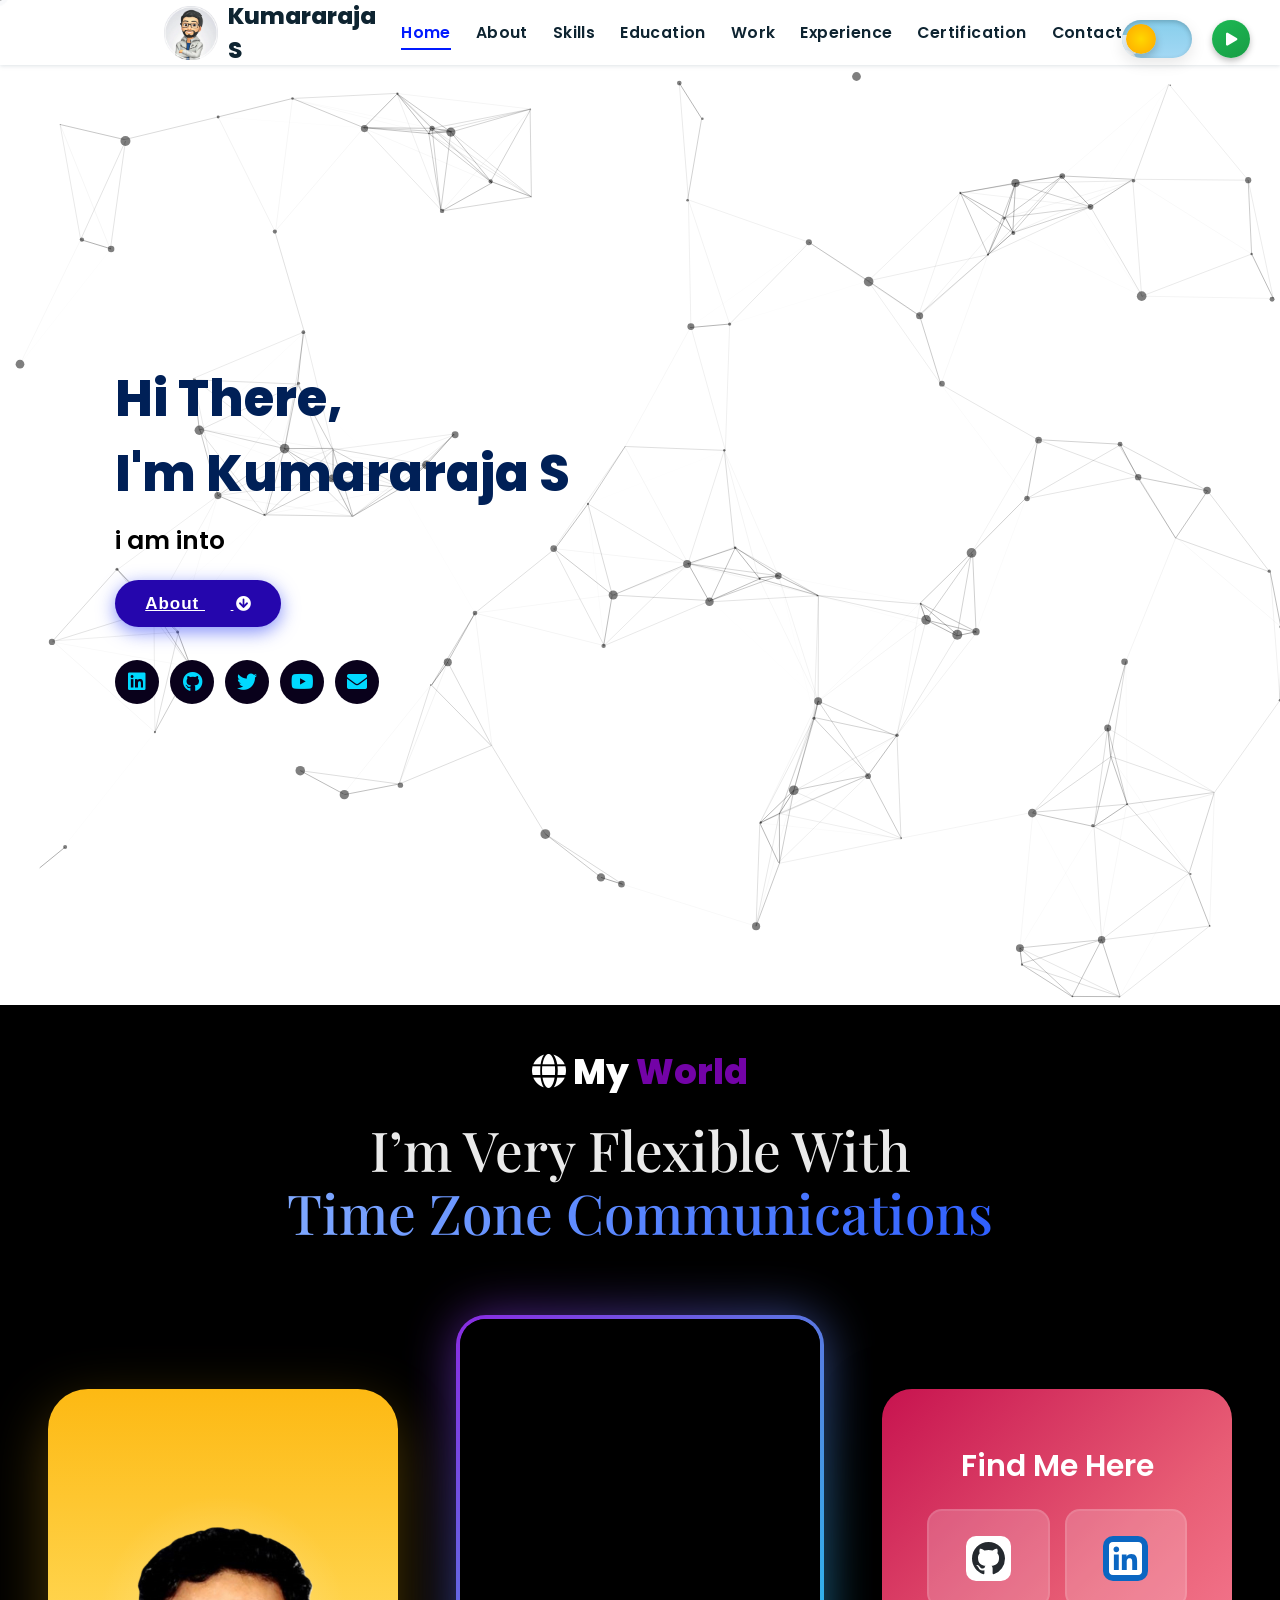
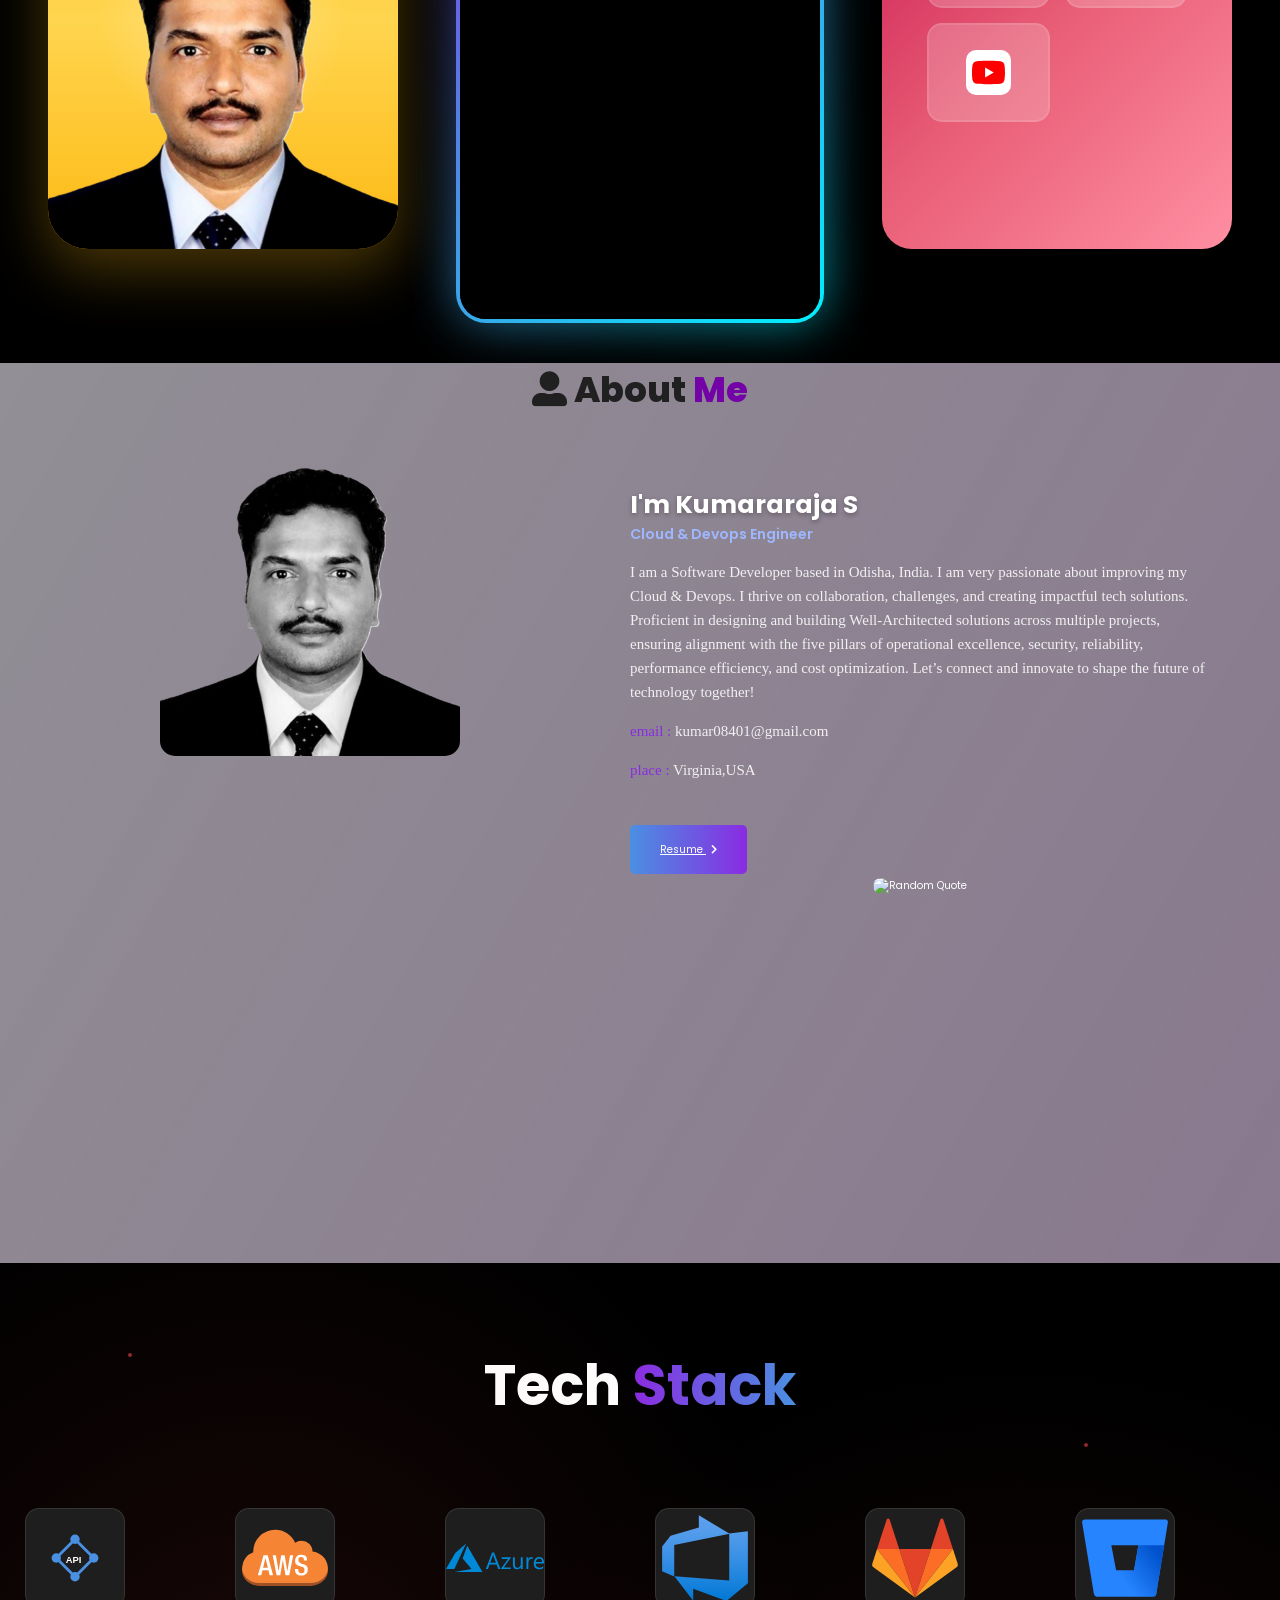
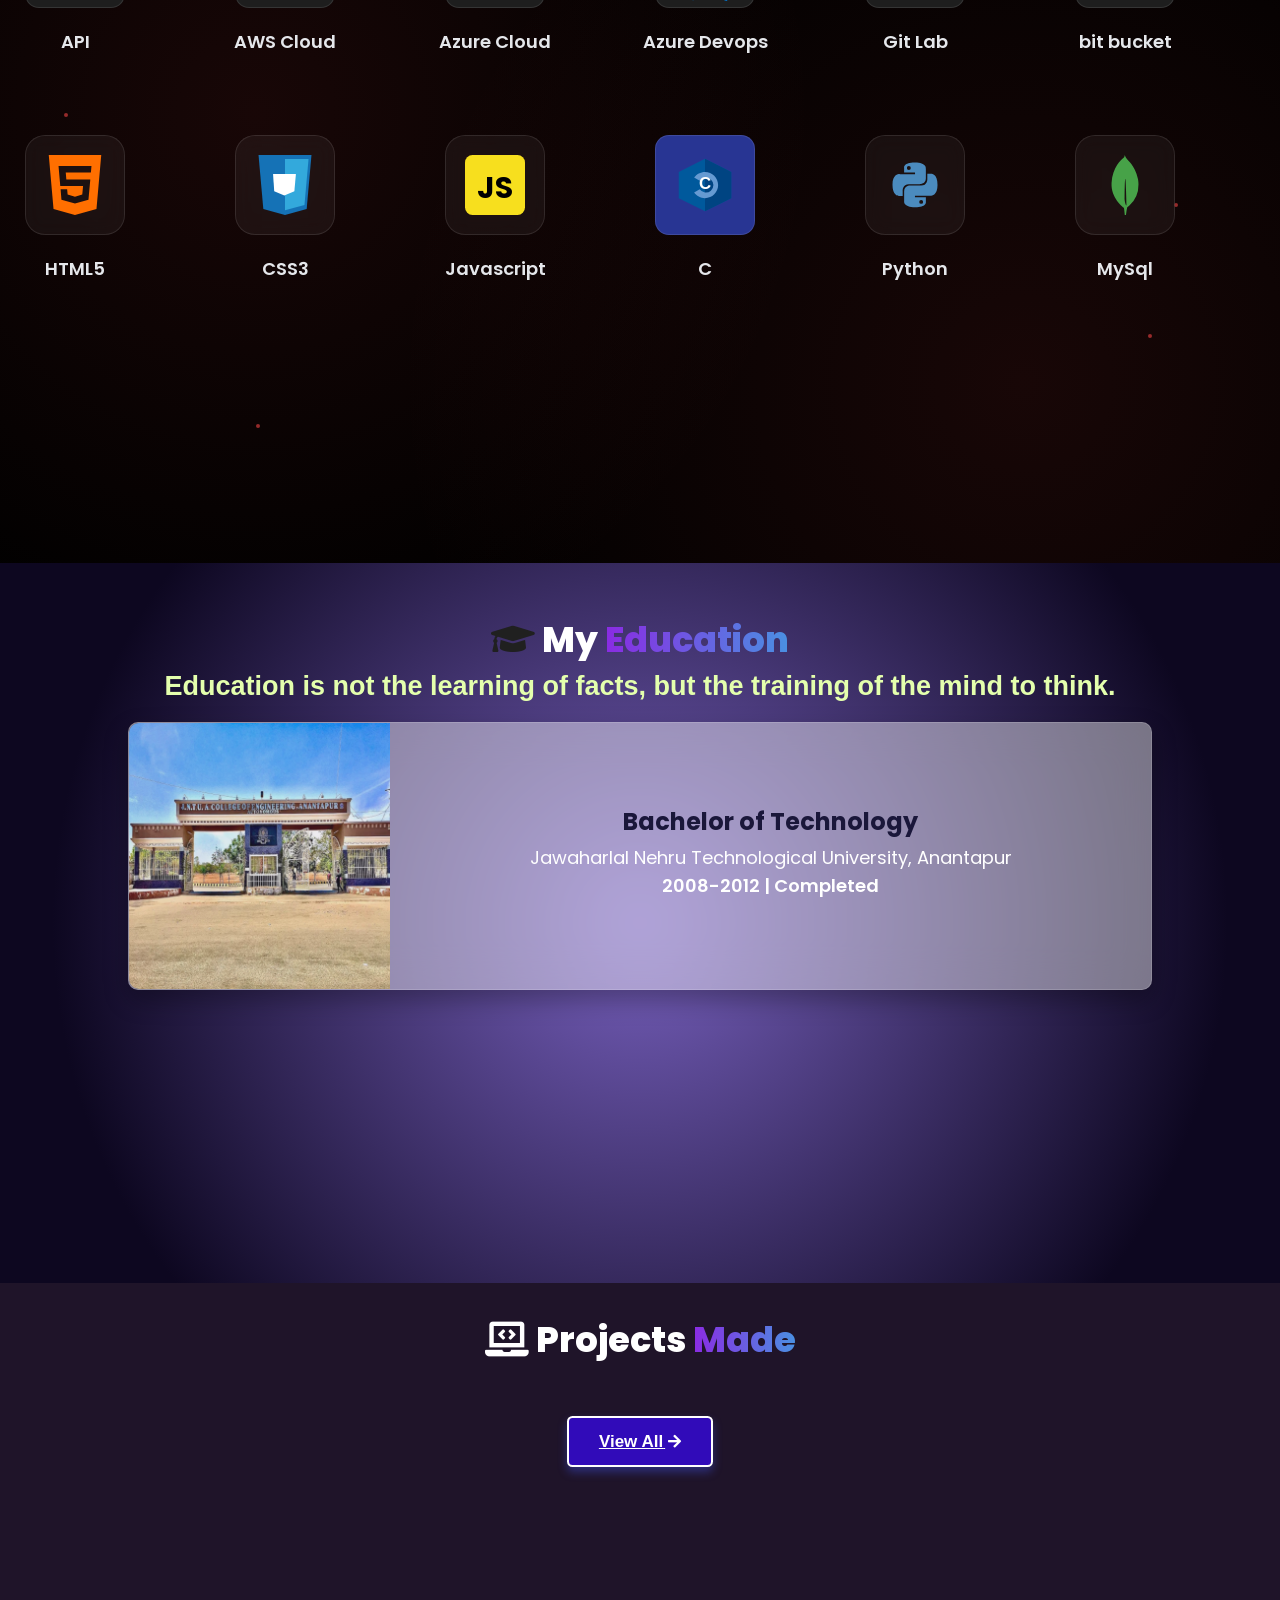
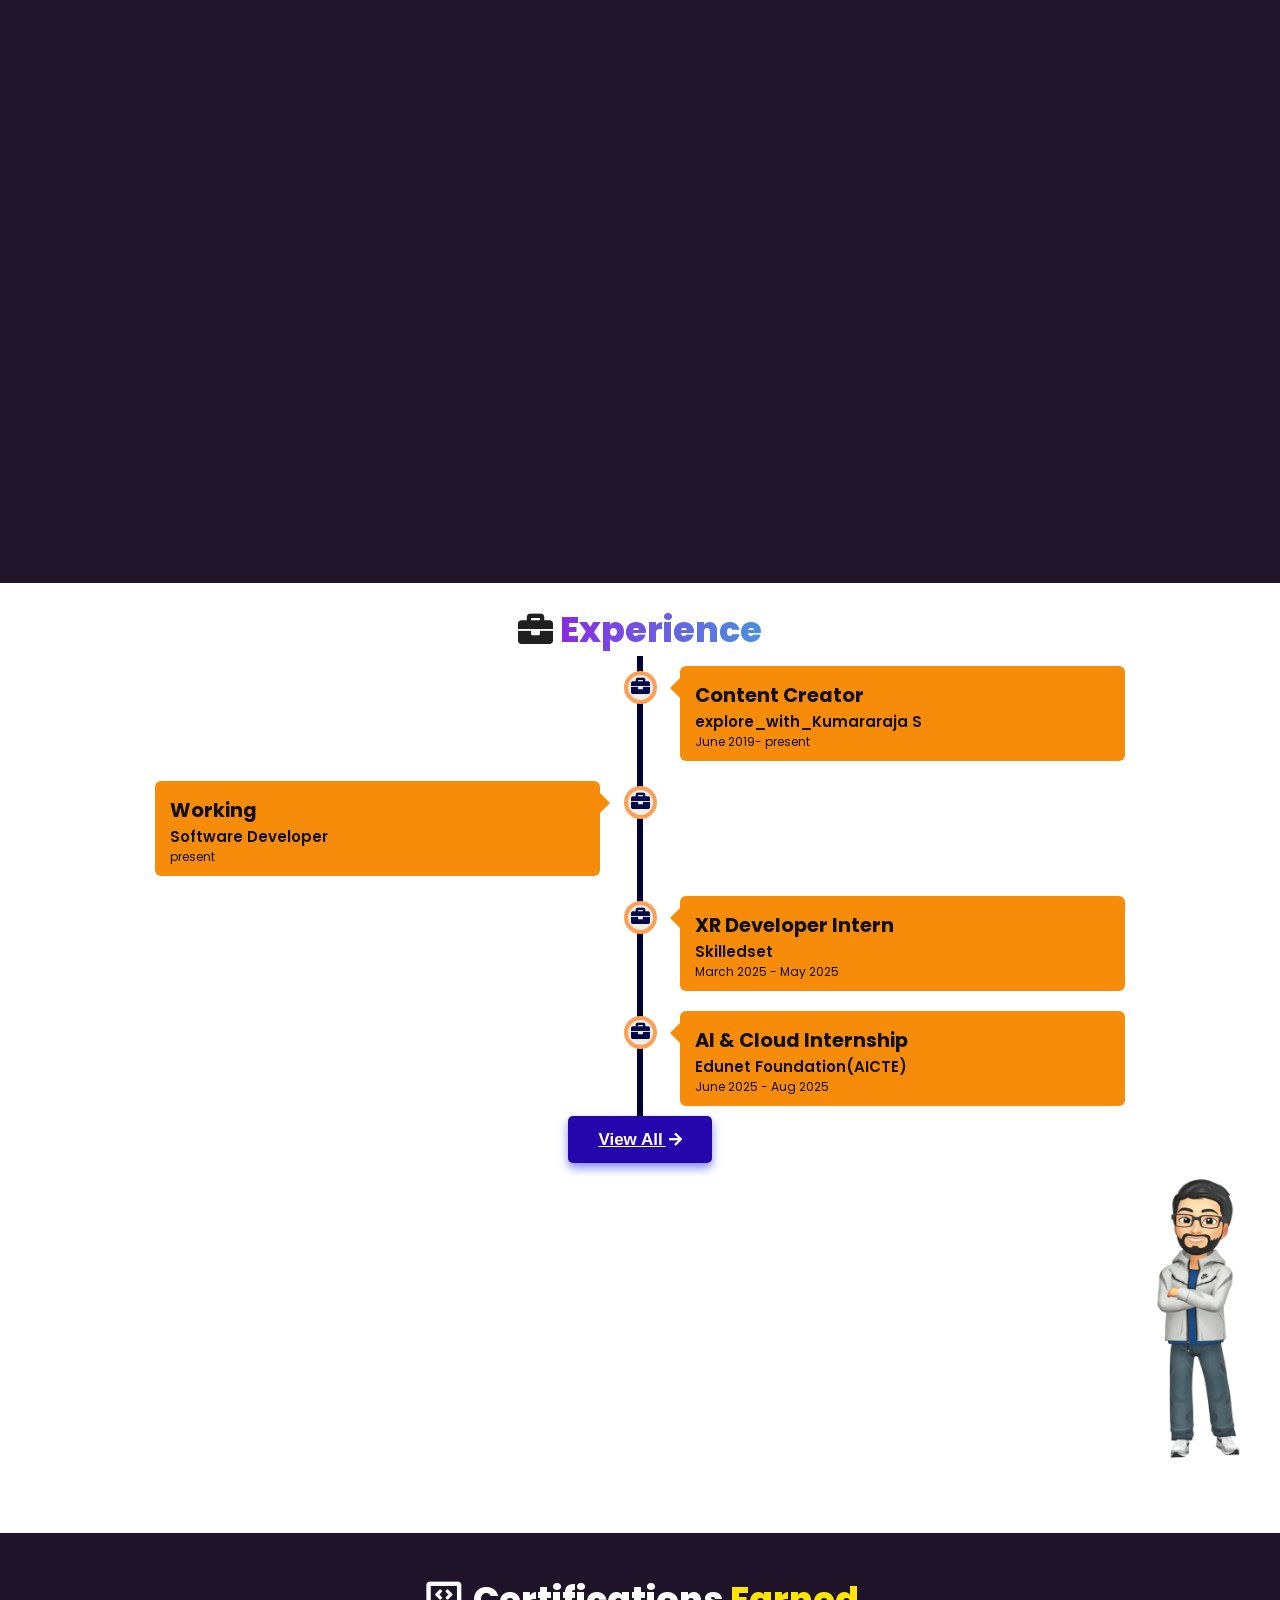
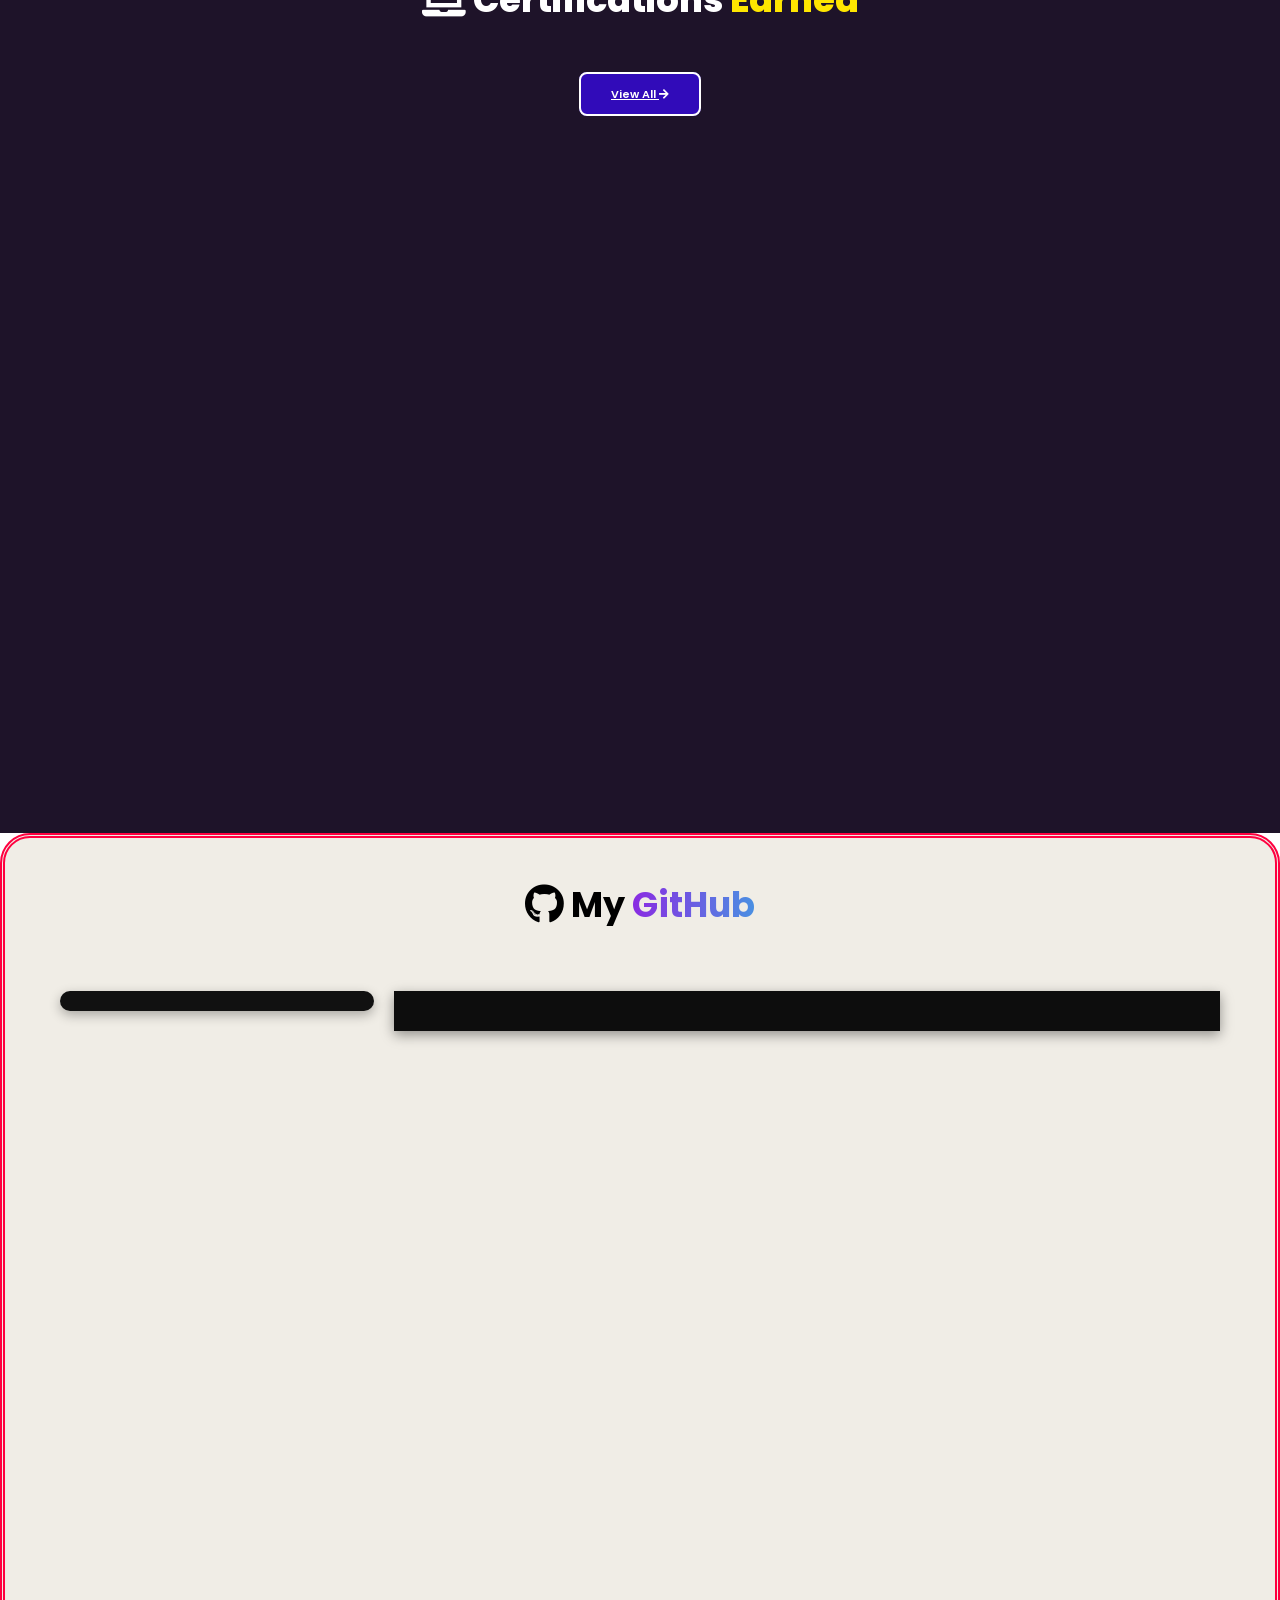
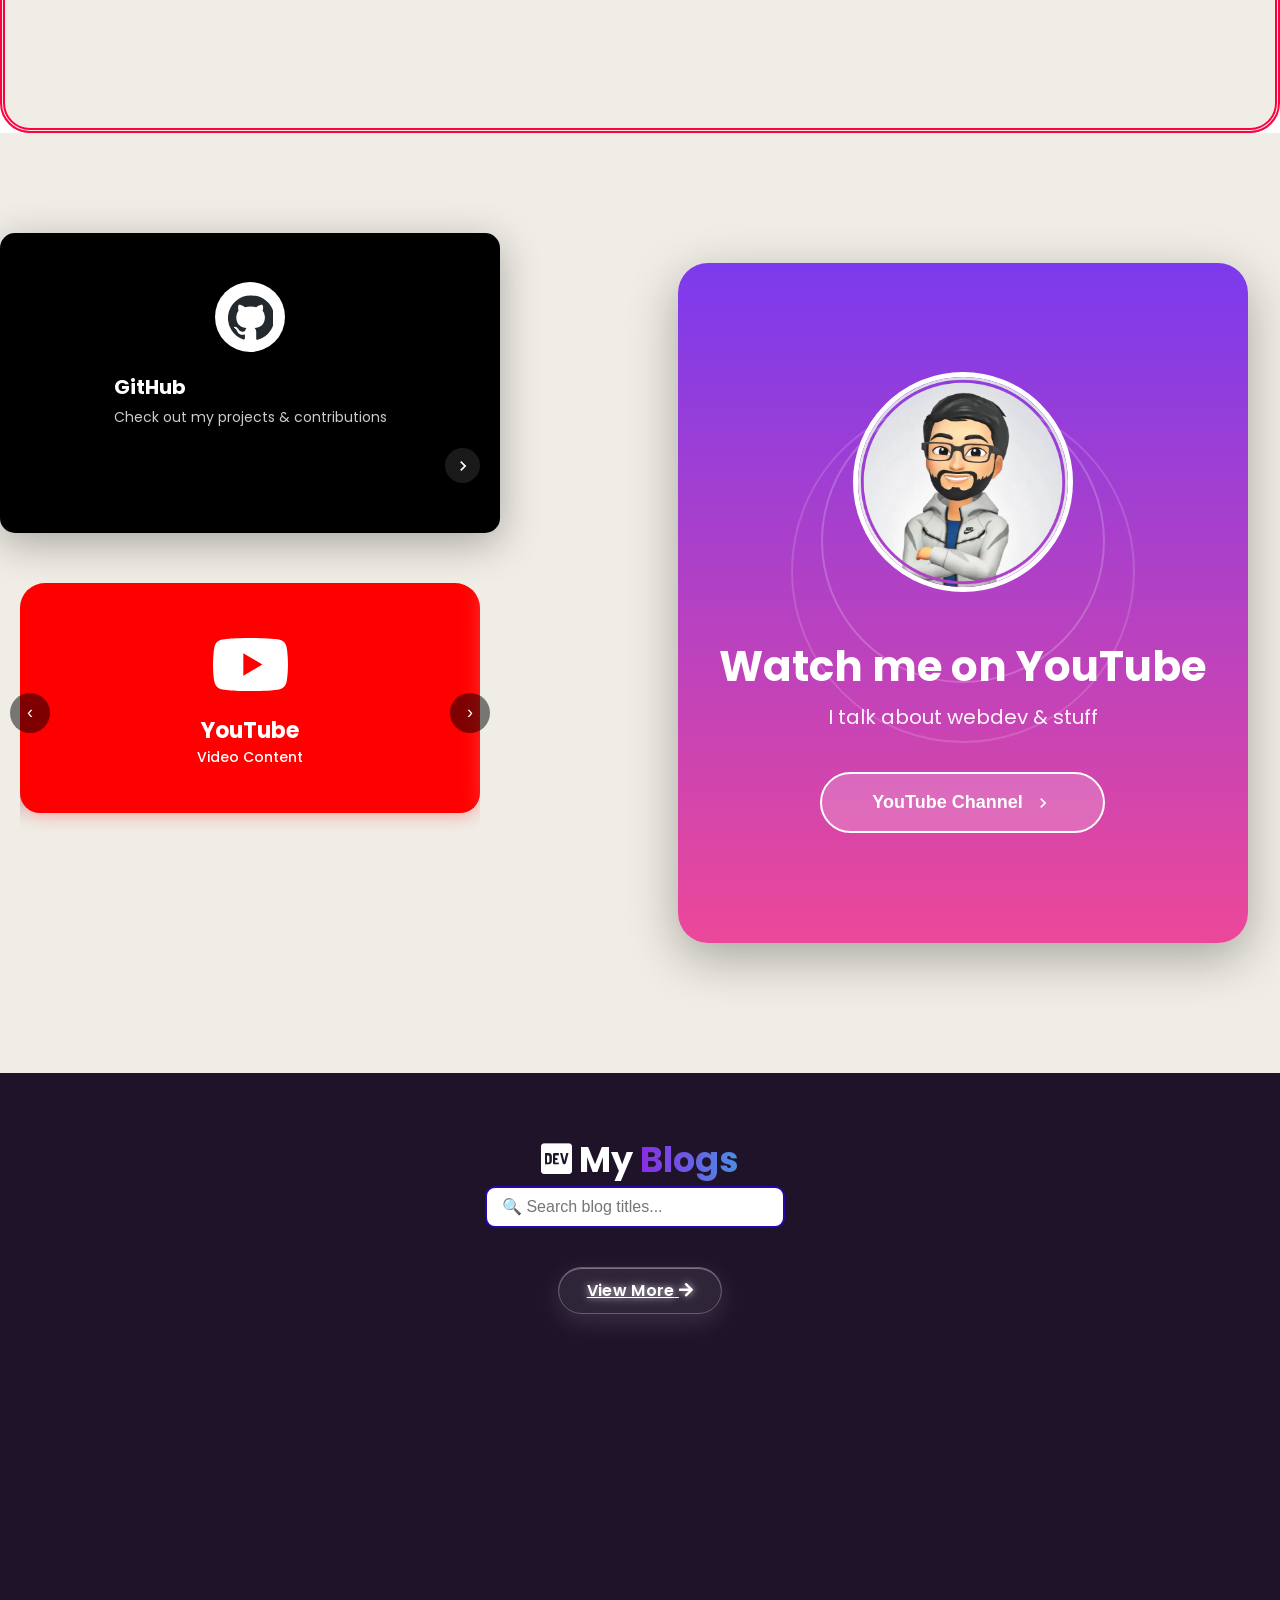
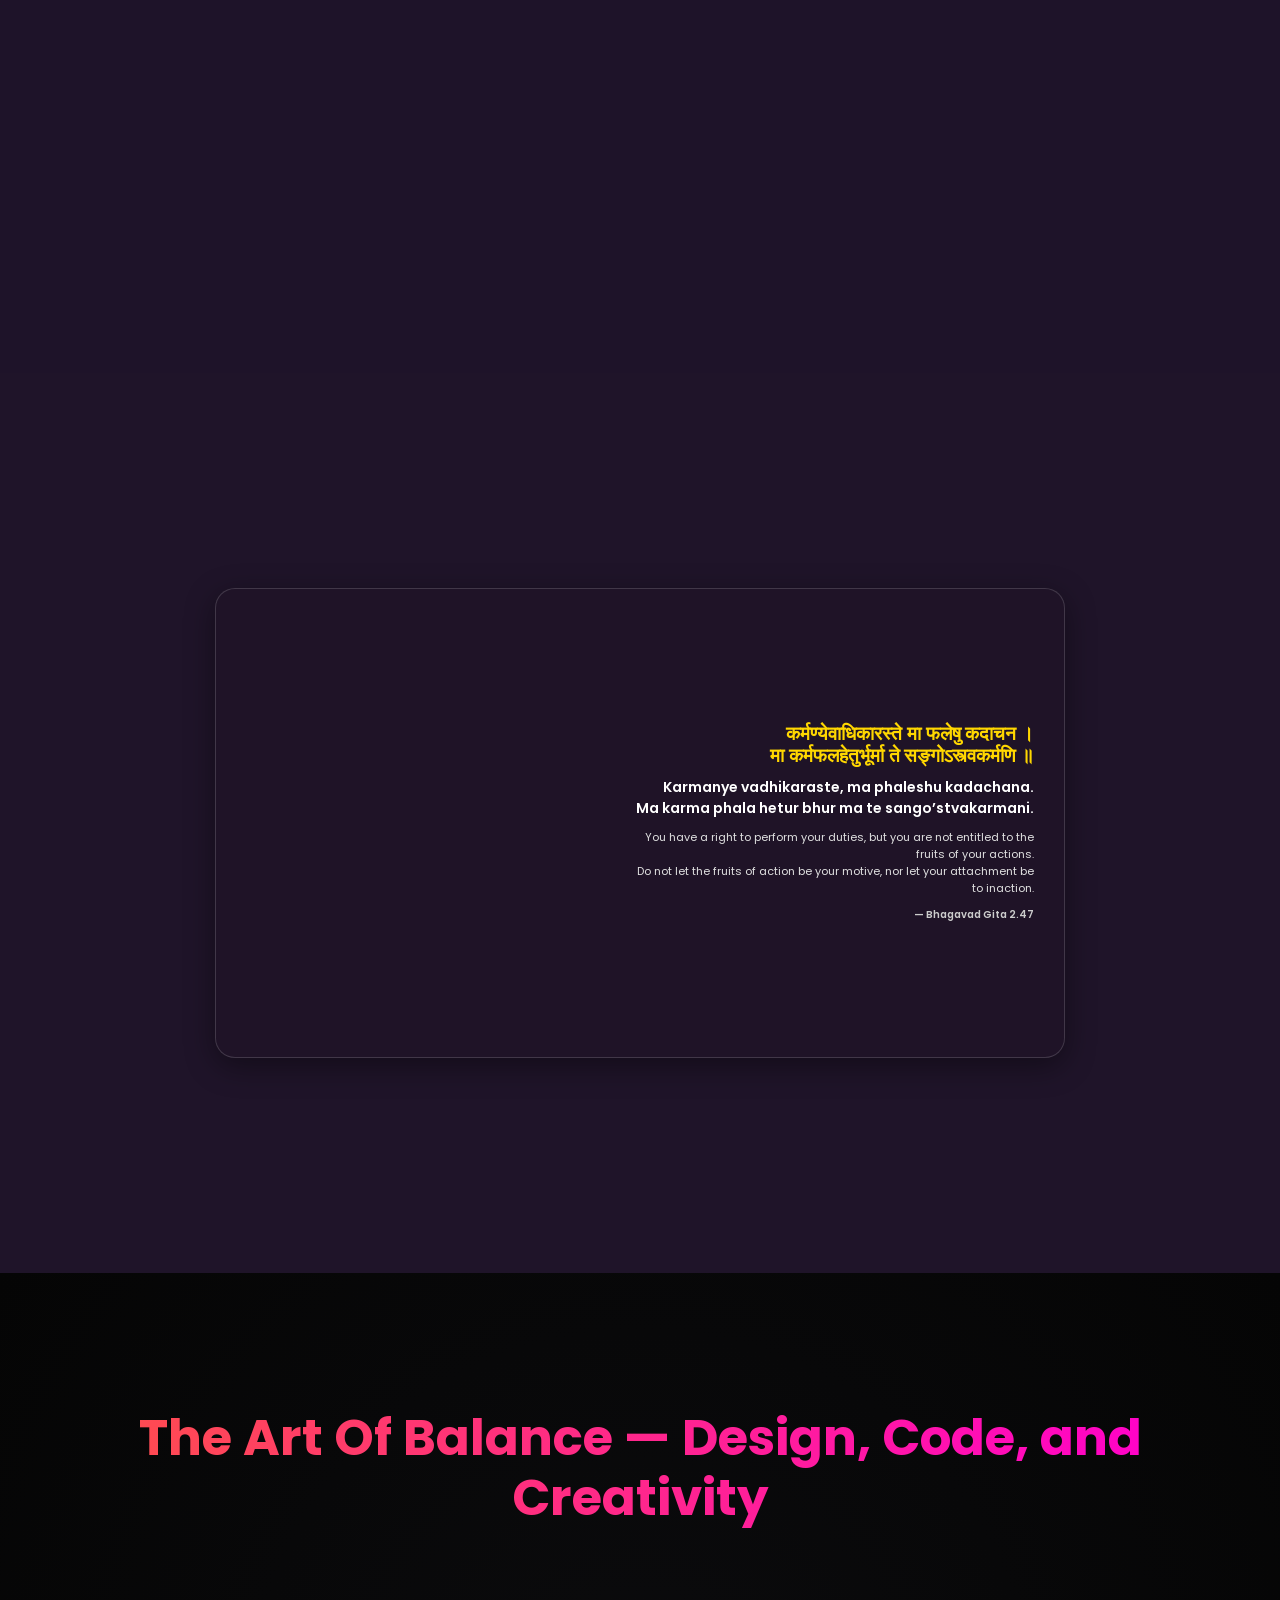
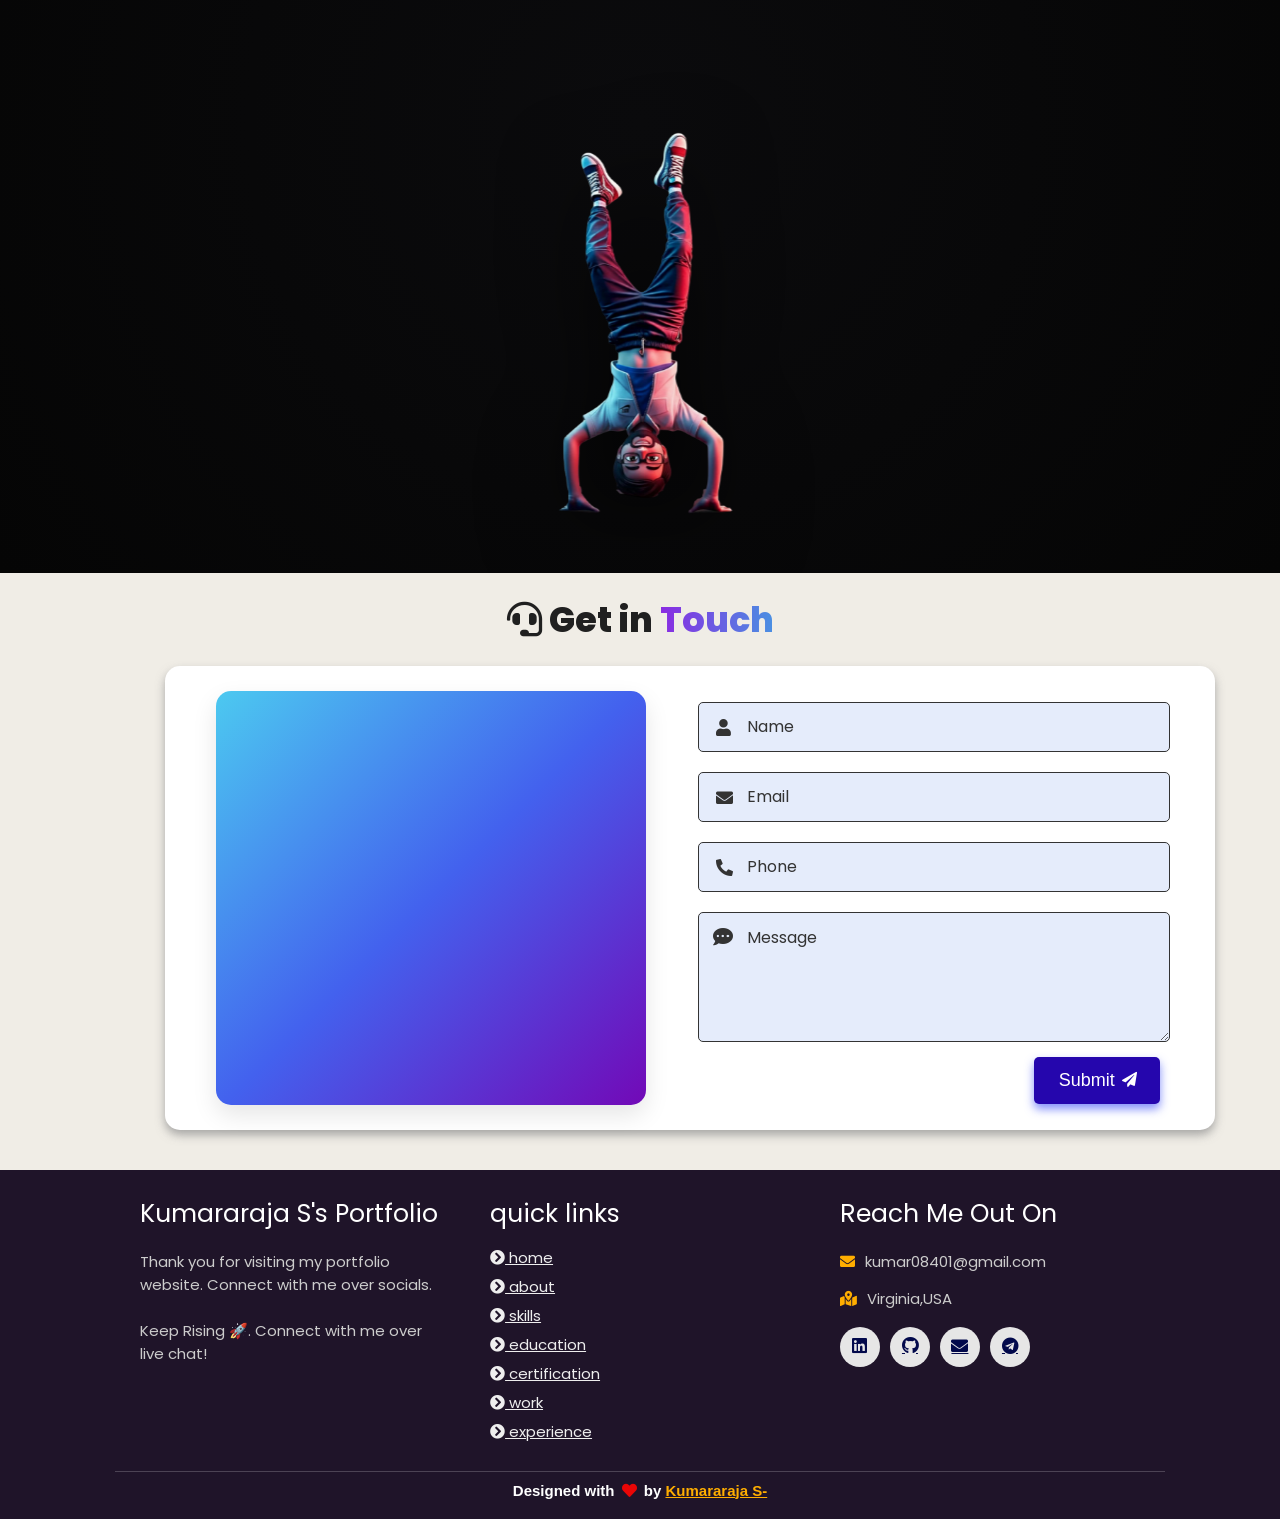
==== index.html @ ac0bc6c6 "test" ====
<!DOCTYPE html>
<html lang="en">

<head>
  <meta charset="UTF-8">
  <meta http-equiv="X-UA-Compatible" content="IE=edge">
  <meta name="viewport" content="width=device-width, initial-scale=1.0">
  <meta name="keywords"
    content="Kumararaja S , portfolio, Kumararaja S, AR/VR dev, personal portfolio Kumararaja S, portfolio design, Kumararaja S  portfolio, personal portfolio" />
  <meta name="description" content="Welcome to Kumararaja S's Portfolio. Python Developer and Xtended Reality Developer" />
  <!-- Custom CSSs -->


  <!-- Font Awesome -->
  <link rel="stylesheet" href="https://cdnjs.cloudflare.com/ajax/libs/font-awesome/5.15.3/css/all.min.css"
    integrity="sha512-iBBXm8fW90+nuLcSKlbmrPcLa0OT92xO1BIsZ+ywDWZCvqsWgccV3gFoRBv0z+8dLJgyAHIhR35VZc2oM/gI1w=="
    crossorigin="anonymous" referrerpolicy="no-referrer" />
  <!-- Favicon -->
  <script src="https://unpkg.com/@lottiefiles/lottie-player@latest/dist/lottie-player.js"></script>
  <link id="favicon" rel="icon" type="image/png" href="./assets/Tababhi-DhQ-9upT.webp">
  <title>Kumararaja S  | Software Developer Portfolio</title>
  <script src="https://cdn.jsdelivr.net/npm/@studio-freight/lenis@1.3.11/bundled/lenis.min.js"></script>
  <script type="module" crossorigin src="./assets/main-DPHHwEYh.js"></script>
  <link rel="stylesheet" crossorigin href="./assets/main-C_yYovMB.css">
  <link href="https://fonts.googleapis.com/css2?family=Playfair+Display:wght@400;500;600&display=swap" rel="stylesheet">
</head>

<body oncontextmenu="return false">
  <!-- Scroll Progress Bar -->
  <div class="progress-container">
    <div class="progress-bar" id="progressBar"></div>
  </div>
  <!-- Loader -->
  <!-- Loader -->
  <div class="loader">
    <lottie-player id="rocket" src="./assets/images/loader.json" background="transparent" speed="1"
      style="width:300px; height:300px;" loop autoplay>
    </lottie-player>
  </div>

  <!-- navbar starts -->
  <header>
    <a href="/" class="logo">
      <img src="./assets/circleabhi-CsDY8YWV.webp" alt="Logo" style="height: 54px; vertical-align: middle;">
      Kumararaja S
    </a>

    <div id="menu" class="fas fa-bars"></div>
    <nav class="navbar">
      <ul>
        <li><a class="active hoverable" href="#home">Home</a></li>
        <li><a class="hoverable" href="#about">About</a></li>
        <li><a class="hoverable" href="#skills">Skills</a></li>
        <li><a class="hoverable" href="#education">Education</a></li>
        <li><a class="hoverable" href="#work">Work</a></li>
        <li><a class="hoverable" href="#experience">Experience</a></li>
        <li><a class="hoverable" href="#certification">Certification</a></li>
        <li><a class="hoverable" href="#contact">Contact</a></li>
      </ul>
    </nav>

    <!-- 🌗 Dark Mode Toggle -->
    <div class="dark_mode">
      <label class="theme-switch">
        <input type="checkbox" id="darkmode-toggle">
        <div class="track">
          <div class="thumb">
            <div class="sun"></div>
            <div class="moon"></div>
          </div>
          <div class="clouds">
            <div class="cloud"></div>
            <div class="cloud"></div>
          </div>
          <div class="stars">
            <div class="star"></div>
            <div class="star"></div>
            <div class="star"></div>
            <div class="star"></div>
          </div>
        </div>
      </label>
      <!-- 🎵 Music Toggle Button -->
      <!-- 🎵 Music Button (Spotify Style) -->
      <div class="music-btn" onclick="toggleMusic(this)">
        <i class="fas fa-play"></i>
      </div>
    </div>
    <audio id="bgMusic" src="./assets/images/virus.mp3" loop></audio>
  </header>
  <!-- navbar ends -->


  <!-- hero section starts -->
  <section class="home" id="home">
    <div id="particles-js"></div>
    <div class="content">
      <h2>Hi There,<br /> I'm Kumararaja S <span></span></h2>
      <p>i am into <span class="typing-text"></span></p>
      <a href="#about" class="btn hoverable">
        <span>About <span class="gradient-text">Me</span></span>
        <i class="fas fa-arrow-circle-down"></i>
      </a>

      <div class="socials">
        <ul class="social-icons">
          <li><a class="linkedin hoverable" aria-label="LinkedIn"
              href="https://www.linkedin.com/in/contactKumararaja S/" target="_blank"><i
                class="fab fa-linkedin"></i></a></li>
          <li><a class="github hoverable" aria-label="GitHub" href="https://github.com/Kumararaja Sarma001"
              target="_blank"><i class="fab fa-github"></i></a></li>
          <li><a class="twitter hoverable" aria-label="Twitter" href="https://twitter.com/Kumararaja S34813061"
              target="_blank"><i class="fab fa-twitter"></i></a></li>
          <li><a class="Youtube hoverable" aria-label="Youtube"
              href="https://youtube.com/@explore_with_Kumararaja S?si=DXWoyISG8YySrKUT" target="_blank"><i
                class="fab fa-youtube"></i></a></li>
          <!-- <li><a class="instagram hoverable" aria-label="Instagram" href="https://instagram.com/Kumararaja S____/"><i
                class="fab fa-instagram" target="_blank"></i></a></li> -->
          <li><a class="Email hoverable" aria-label="Email"
              href="https://mail.google.com/mail/?view=cm&fs=1&to=kumar08401@gmail.com" target="_blank"><i
                class="fas fa-envelope"></i></a></li>
        </ul>
      </div>
    </div>
    <!-- Right side: New Spline container -->
    <!-- Right side: New Spline container -->

    <div class="spline-container">
      <canvas id="canvas3d"></canvas>
    </div>
    </div>
  </section>
  <!-- hero section ends -->
  <!-- Globe section starts -->

  <section class="globe" id="globe" style="position: relative; z-index: 2;">
    <h2 class="heading"><i class="fas fa-globe"></i> My <span>World</span></h2>
      <!-- Big Center Text -->
  <h3 class="world-title">
    I’m Very Flexible With
    <span>Time Zone Communications</span>
  </h3>


    <div class="globe-section">
      <!-- 🌟 LEFT: This is Me Card -->
      <div class="info-card left-card">
        <div class="thisisme-card">
          <div class="sparkle"></div>
          <div class="sparkle"></div>
          <div class="sparkle"></div>
          <div class="sparkle"></div>
          <div class="sparkle"></div>

          <div class="glow"></div>

          <div class="text-container">
            <p class="text">This is me!</p>
          </div>

          <div class="arrow">
            <svg viewBox="0 0 100 100" fill="none" xmlns="http://www.w3.org/2000/svg">
              <path d="M20 20 Q 40 40, 45 60 T 50 85" stroke="#2c2c2c" stroke-width="3" fill="none"
                stroke-linecap="round" />
              <path d="M50 85 L45 75 M50 85 L55 77" stroke="#2c2c2c" stroke-width="3" stroke-linecap="round" />
            </svg>
          </div>

          <div class="image-container">
            <img src="./assets/yourphoto-wwo3WHW5.webp" alt="Profile" class="profile-image">
          </div>
        </div>
      </div>
      <!-- 🌍 CENTER: 3D Globe -->
<!-- 🌍 CENTER: 3D Globe (PREMIUM CLEAN STRUCTURE) -->
    <div class="info-card center-card">
      <div class="globe-card">
        <div id="react-globe-root"></div>
      </div>
    </div>

      <!-- 🔗 RIGHT: Social Card -->
      <div class="info-card right-card">
        <div class="social-card">
          <h1>Find Me Here</h1>
          <div class="grid">
            <a href="https://github.com/sarvepallikumarraja" target="_blank" class="social-box" title="GitHub">
              <svg class="github-icon" viewBox="0 0 24 24">
                <path
                  d="M12 0C5.37 0 0 5.37 0 12c0 5.31 3.435 9.795 8.205 11.385.6.105.825-.255.825-.57 0-.285-.015-1.23-.015-2.235-3.015.555-3.795-.735-4.035-1.41-.135-.345-.72-1.41-1.23-1.695-.42-.225-1.02-.78-.015-.795.945-.015 1.62.87 1.845 1.23 1.08 1.815 2.805 1.305 3.495.99.105-.78.42-1.305.765-1.605-2.67-.3-5.46-1.335-5.46-5.925 0-1.305.465-2.385 1.23-3.225-.12-.3-.54-1.53.12-3.18 0 0 1.005-.315 3.3 1.23.96-.27 1.98-.405 3-.405s2.04.135 3 .405c2.295-1.56 3.3-1.23 3.3-1.23.66 1.65.24 2.88.12 3.18.765.84 1.23 1.905 1.23 3.225 0 4.605-2.805 5.625-5.475 5.925.435.375.81 1.095.81 2.22 0 1.605-.015 2.895-.015 3.3 0 .315.225.69.825.57A12.02 12.02 0 0024 12c0-6.63-5.37-12-12-12z" />
              </svg>
            </a>

            <!-- <a href="https://instagram.com/Kumararaja S____" target="_blank" class="social-box" title="Instagram">
              <svg class="instagram-icon" viewBox="0 0 24 24">
                <path
                  d="M12 2.163c3.204 0 3.584.012 4.85.07 3.252.148 4.771 1.691 4.919 4.919.058 1.265.069 1.645.069 4.849 0 3.205-.012 3.584-.069 4.849-.149 3.225-1.664 4.771-4.919 4.919-1.266.058-1.644.07-4.85.07-3.204 0-3.584-.012-4.849-.07-3.26-.149-4.771-1.699-4.919-4.92-.058-1.265-.07-1.644-.07-4.849 0-3.204.013-3.583.07-4.849.149-3.227 1.664-4.771 4.919-4.919 1.266-.057 1.645-.069 4.849-.069zm0-2.163c-3.259 0-3.667.014-4.947.072-4.358.2-6.78 2.618-6.98 6.98-.059 1.281-.073 1.689-.073 4.948 0 3.259.014 3.668.072 4.948.2 4.358 2.618 6.78 6.98 6.98 1.281.058 1.689.072 4.948.072 3.259 0 3.668-.014 4.948-.072 4.354-.2 6.782-2.618 6.979-6.98.059-1.28.073-1.689.073-4.948 0-3.259-.014-3.667-.072-4.947-.196-4.354-2.617-6.78-6.979-6.98-1.281-.059-1.69-.073-4.949-.073zm0 5.838c-3.403 0-6.162 2.759-6.162 6.162s2.759 6.163 6.162 6.163 6.162-2.759 6.162-6.163c0-3.403-2.759-6.162-6.162-6.162zm0 10.162c-2.209 0-4-1.79-4-4 0-2.209 1.791-4 4-4s4 1.791 4 4c0 2.21-1.791 4-4 4zm6.406-11.845c-.796 0-1.441.645-1.441 1.44s.645 1.44 1.441 1.44c.795 0 1.439-.645 1.439-1.44s-.644-1.44-1.439-1.44z" />
              </svg>
            </a> -->

            <a href="https://www.linkedin.com/in/kumar-s-5b44a7382/" target="_blank" class="social-box" title="LinkedIn">
              <svg class="linkedin-icon" viewBox="0 0 24 24">
                <path
                  d="M20.447 20.452h-3.554v-5.569c0-1.328-.027-3.037-1.852-3.037-1.853 0-2.136 1.445-2.136 2.939v5.667H9.351V9h3.414v1.561h.046c.477-.9 1.637-1.85 3.37-1.85 3.601 0 4.267 2.37 4.267 5.455v6.286zM5.337 7.433c-1.144 0-2.063-.926-2.063-2.065 0-1.138.92-2.063 2.063-2.063 1.14 0 2.064.925 2.064 2.063 0 1.139-.925 2.065-2.064 2.065zm1.782 13.019H3.555V9h3.564v11.452zM22.225 0H1.771C.792 0 0 .774 0 1.729v20.542C0 23.227.792 24 1.771 24h20.451C23.2 24 24 23.227 24 22.271V1.729C24 .774 23.2 0 22.222 0h.003z" />
              </svg>
            </a>

            <a href="https://youtube.com/@explore_with_Kumararaja S" target="_blank" class="social-box" title="YouTube">
              <svg class="youtube-icon" viewBox="0 0 24 24">
                <path
                  d="M23.498 6.186a3.016 3.016 0 0 0-2.122-2.136C19.505 3.545 12 3.545 12 3.545s-7.505 0-9.377.505A3.017 3.017 0 0 0 .502 6.186C0 8.07 0 12 0 12s0 3.93.502 5.814a3.016 3.016 0 0 0 2.122 2.136c1.871.505 9.376.505 9.376.505s7.505 0 9.377-.505a3.015 3.015 0 0 0 2.122-2.136C24 15.93 24 12 24 12s0-3.93-.502-5.814zM9.545 15.568V8.432L15.818 12l-6.273 3.568z" />
              </svg>
            </a>
          </div>
        </div>
      </div>
    </div>
  </section>
  <!-- Globe section ends -->

  <!-- about section starts -->
  <section class="about" id="about">
    <!--  Lottie Background -->
    <lottie-player src="./assets/images/Background.json" background="transparent" speed="1" loop autoplay
      class="bg-lottie">
    </lottie-player>


    <h2 class="heading"><i class="fas fa-user-alt"></i> About <span>Me</span></h2>

    <div class="row">

      <div class="image">
        <img draggable="false" class="tilt" src="./assets/imgside-ChdK3FCG.jpg" alt="">
      </div>
      <div class="content">
        <h3>I'm Kumararaja S</h3>
        <span class="tag">Cloud & Devops Engineer</span>

        <p>I am a Software Developer based in Odisha, India.
          I am very passionate about improving my Cloud & Devops.
          I thrive on collaboration, challenges, and creating impactful tech solutions.
          Proficient in designing and building Well-Architected solutions across multiple projects, ensuring alignment with the five pillars of operational excellence, security, reliability, performance efficiency, and cost optimization.
          Let’s connect and innovate to shape the future of technology together! </p>

        <div class="box-container">
          <div class="box">
            <p><span> email : </span> kumar08401@gmail.com</p>
            <p><span> place : </span> Virginia,USA</p>
          </div>
        </div>

        <div class="resumebtn hoverable">
          <a href="https://docs.google.com/document/d/1Bo22Q6y9I03LOjjDcfNuTRLhzfn0tDwH/edit?usp=drive_link&ouid=109408632384821641313&rtpof=true&sd=true" target="_blank"
            class="btn"><span>Resume</span>
            <i class="fas fa-chevron-right"></i>
          </a>
        </div>


        <!-- Random Quote Section -->
        <div class="quote" style="margin-top: 20px; text-align: center;">
          <img id="quote-img" src="https://quotes-github-readme.vercel.app/api?type=horizontal&theme=radical"
            alt="Random Quote" style="max-width: 100%; height: auto; border-radius: 10px;">
        </div>


      </div>
    </div>
  </section>
  <!-- about section ends -->

  <!-- skills section starts -->
  <section class="tech-stack-section" id="skills">
    <div class="particle"></div>
    <div class="particle"></div>
    <div class="particle"></div>
    <div class="particle"></div>
    <div class="particle"></div>
    <div class="particle"></div>

    <h2 class="section-title">
      <span class="tech">Tech</span> <span class="stack">Stack</span>
    </h2>

    <!-- First Row -->
    <div class="slider-container">
      <div class="slider-track" id="track1">

        <div class="tech-item">
          <div class="tech-icon" style="background:#1e1e1e; border-radius:14px;">
            <!-- API icon -->
            <svg xmlns="http://www.w3.org/2000/svg" viewBox="0 0 64 64" width="60" height="60" aria-hidden="true">
              <circle cx="12" cy="32" r="5" fill="#4A90E2" />
              <circle cx="52" cy="32" r="5" fill="#4A90E2" />
              <circle cx="32" cy="12" r="5" fill="#4A90E2" />
              <circle cx="32" cy="52" r="5" fill="#4A90E2" />
              <path fill="none" stroke="#4A90E2" stroke-width="3" stroke-linecap="round"
                d="M12 32L32 12L52 32L32 52Z" />
              <text x="22" y="37" font-family="Arial, sans-serif" font-size="10" fill="#ffffff"
                font-weight="700">API</text>
            </svg>
          </div>
          <div class="tech-name">API</div>
        </div>

        <div class="tech-item">
          <div class="tech-icon" style="background:#1e1e1e; border-radius:14px;">
            <!-- aws logo  -->
            <?xml version="1.0" encoding="utf-8"?>
<!-- License: MIT. Made by vscode-icons: https://github.com/vscode-icons/vscode-icons -->
            <svg width="800px" height="800px" viewBox="0 0 32 32" xmlns="http://www.w3.org/2000/svg"><title>file_type_aws</title>
              <path d="M30,19.152v1.273c0,2.307-2.545,4.693-5.648,4.693H7.648C4.506,25.118,2,22.771,2,20.424V19.152Z" style="fill:#9d5125"/>
              <path d="M12.778,6.782A7.112,7.112,0,0,1,19.3,11a3.638,3.638,0,0,1,2.068-.636,3.583,3.583,0,0,1,3.619,3.5A5.69,5.69,0,0,1,30,18.993v.477c0,2.347-2.545,4.693-5.688,4.693H7.648C4.506,24.163,2,21.816,2,19.47v-.477A5.527,5.527,0,0,1,5.619,14.14v-.2A7.129,7.129,0,0,1,12.778,6.782Z" style="fill:#f58535"/><path d="M9,15.095,7.131,21.618H8.244l.438-1.591h1.909l.4,1.591H12.1l-1.75-6.523Zm-.159,4.1.8-3.222h0l.756,3.222Z" style="fill:#fff"/><polygon points="16.795 20.226 16.756 20.226 15.881 15.095 14.767 15.095 13.932 20.186 13.892 20.186 13.017 15.095 11.983 15.095 13.256 21.657 14.449 21.657 15.284 16.726 15.324 16.726 16.159 21.657 17.392 21.657 18.705 15.095 17.631 15.095 16.795 20.226" style="fill:#fff"/>
              <path d="M22.085,18.078l-.716-.239c-.716-.278-.994-.6-.994-1.153a.9.9,0,1,1,1.79,0v.119H23.2v-.159c0-.676-.159-1.71-1.869-1.71A1.8,1.8,0,0,0,19.3,16.805a1.729,1.729,0,0,0,1.392,1.79l.716.239a1.1,1.1,0,0,1,.955,1.153.928.928,0,0,1-.994.955q-1.074,0-1.074-1.193v-.159H19.261v.159a1.786,1.786,0,0,0,1.989,1.989c1.312,0,2.187-.557,2.187-1.949A1.728,1.728,0,0,0,22.085,18.078Z" style="fill:#fff"/>
            </svg>
          </div>
          <div class="tech-name">AWS Cloud</div>
        </div>

        <div class="tech-item">
          <div class="tech-icon" style="background:#1e1e1e; border-radius:14px;">
            <!-- Azure logo  -->
            <?xml version="1.0" encoding="utf-8"?>
<!-- License: MIT. Made by vscode-icons: https://github.com/vscode-icons/vscode-icons -->
            <?xml version="1.0" encoding="UTF-8"?>
<!-- Made by gilbarbara: https://github.com/gilbarbara/logos -->
            <svg width="512px" height="512px" viewBox="0 -182 512 512" version="1.1" xmlns="http://www.w3.org/2000/svg" xmlns:xlink="http://www.w3.org/1999/xlink">
                <title>path21</title>
                <g stroke="none" stroke-width="1" fill="none" fill-rule="evenodd">
                    <path d="M88.1004353,139.62683 C112.567045,135.30475 132.775068,131.72823 133.00716,131.679011 L133.429152,131.589518 L110.33026,104.114111 C97.6258791,89.0026353 87.2313796,76.5801094 87.2313796,76.5084996 C87.2313796,76.3729207 111.082936,10.690889 111.217022,10.4570512 C111.261853,10.3790877 127.493562,38.4026876 150.563749,78.3882717 C172.16248,115.823492 189.969587,146.688965 190.135099,146.978199 L190.436042,147.504087 L117.025859,147.494618 L43.6156897,147.485187 L88.1004353,139.626857 L88.1004353,139.62683 Z M369.619894,132.982059 C358.445424,132.265623 351.946305,125.90263 350.224075,113.992527 C349.765944,110.824245 349.764193,110.742042 349.71731,90.173623 L349.671933,70.2668333 L354.617465,70.2668333 L359.562981,70.2668333 L359.601927,89.5218293 C359.637031,106.875822 359.659056,108.910554 359.82497,110.131358 C360.498323,115.085873 361.838855,118.417676 364.121111,120.809186 C365.947645,122.72315 368.085892,123.843826 371.045792,124.43849 C372.442202,124.719032 376.414651,124.719594 377.687784,124.439645 C380.688543,123.779283 383.093622,122.473451 385.215267,120.35261 C387.633499,117.935291 389.422457,114.50562 390.288072,110.627341 L390.579811,109.32022 L390.612298,89.9022726 L390.644785,70.4843301 L395.693852,70.4843301 L400.74293,70.4843301 L400.74293,101.009883 L400.74293,131.535433 L395.745866,131.535433 L390.748801,131.535433 L390.748801,126.692266 C390.748801,123.401492 390.712734,121.861115 390.636321,121.886589 C390.574469,121.907221 390.317826,122.299823 390.066006,122.759067 C388.343996,125.899581 385.474939,128.771567 382.331115,130.501845 C378.562694,132.575877 374.783458,133.313357 369.619906,132.98229 L369.619894,132.982059 Z M483.0417,132.932728 C479.097099,132.636228 474.943659,131.280057 471.548892,129.180151 C464.393792,124.754183 460.160147,117.45875 458.920548,107.418927 C458.491593,103.944772 458.440038,99.2780919 458.79799,96.3260054 C459.597792,89.7297687 462.189813,83.2543494 465.880853,78.6314848 C466.827069,77.4463937 468.973634,75.2998325 470.158675,74.3536781 C473.358787,71.7986529 477.101956,70.0119727 481.07618,69.142559 C483.391754,68.635998 487.469512,68.3981545 489.929676,68.6261595 C496.109795,69.1989338 501.773946,72.1087451 505.62373,76.6885672 C509.535054,81.3416131 511.68493,87.8434569 511.959475,95.8496371 C512.002504,97.1043325 512.012936,99.3041276 511.982685,100.738071 L511.927642,103.345234 L490.282744,103.37264 L468.637845,103.400046 L468.637845,104.365954 C468.637845,107.306386 469.352719,110.655448 470.58858,113.504881 C471.654324,115.962081 473.488865,118.645288 474.990919,119.943764 C478.070751,122.606178 481.840061,124.199784 485.964629,124.583288 C487.493969,124.725476 491.391517,124.575782 493.134329,124.307996 C498.106682,123.543845 502.834005,121.593568 506.651598,118.731398 C507.100749,118.39465 507.530581,118.080031 507.606775,118.032256 C507.718277,117.962339 507.744629,118.84215 507.741807,122.540477 L507.738343,127.135574 L506.715456,127.768202 C502.396809,130.439177 497.449353,132.154247 492.211008,132.796272 C490.647729,132.987864 484.911294,133.073215 483.041761,132.93269 L483.0417,132.932728 Z M501.879178,94.1773502 C501.879178,89.25193 499.803538,83.7803987 496.866274,80.9629904 C494.770072,78.9523161 492.236039,77.7235256 489.223566,77.2569342 C487.798361,77.0361849 484.794603,77.1212051 483.291995,77.424823 C480.115537,78.0666628 477.488189,79.463092 475.196618,81.7274953 C472.784884,84.1106374 470.976695,87.0051636 469.839526,90.3030741 C469.430615,91.4889658 468.952341,93.4359096 468.803887,94.5188939 L468.733154,95.0348969 L485.306161,95.0348969 L501.879178,95.0348969 L501.879178,94.1773502 Z M208.270112,131.399412 C208.295466,131.324726 215.645563,112.015579 224.603672,88.4901966 L240.891141,45.716123 L246.124393,45.716123 L251.357635,45.716123 L251.791839,46.8296003 C253.118722,50.2322888 284.398199,131.442453 284.398199,131.484644 C284.398199,131.512435 281.892877,131.534393 278.830816,131.534393 L273.263433,131.533232 L268.755212,119.530464 L264.246991,107.527701 L246.094793,107.527481 L227.942592,107.527266 L227.784846,107.934634 C227.698094,108.158686 225.771975,113.559547 223.504568,119.936555 L219.382032,131.531091 L213.803026,131.533016 C209.386999,131.534393 208.233634,131.506611 208.270112,131.399127 L208.270112,131.399412 Z M260.933718,98.3678925 C260.933718,98.3488777 257.89986,90.1240728 254.19181,80.0905821 C247.254688,61.3196527 246.866623,60.1902513 246.31853,57.1766937 C246.061517,55.7635822 245.931474,55.7243131 245.778924,57.0137472 C245.669877,57.9354209 245.197058,59.9977894 244.832546,61.1417599 C244.651682,61.7093609 241.527745,70.2834078 237.890458,80.1951946 C234.253179,90.1069825 231.27722,98.2584455 231.27722,98.3095547 C231.27722,98.3606677 237.949936,98.4024849 246.105471,98.4024849 C254.261006,98.4024849 260.933718,98.3869343 260.933718,98.367881 L260.933718,98.3678925 Z M287.765787,129.971958 L287.765787,128.40871 L305.850917,103.547257 L323.936046,78.6858003 L307.561869,78.6314848 L291.187691,78.5771693 L291.159246,74.4220007 L291.1308,70.2668333 L314.813841,70.2668333 L338.496877,70.2668333 L338.496877,71.6702603 L338.496877,73.0736861 L320.409673,98.070722 C310.461711,111.819095 302.322469,123.090887 302.322469,123.119156 C302.322469,123.147409 310.363942,123.17055 320.192407,123.17055 L338.062349,123.17055 L338.062349,127.352874 L338.062349,131.535202 L312.914065,131.535202 L287.765787,131.535202 L287.765787,129.971958 Z M420.47771,131.462776 C420.437875,131.422953 420.405284,117.63757 420.405284,100.828595 L420.405284,70.2668333 L425.348037,70.2668333 L430.290786,70.2668333 L430.290786,76.5674803 C430.290786,80.032837 430.332923,82.8681285 430.384436,82.8681285 C430.435949,82.8681285 430.676514,82.3008854 430.919023,81.6075901 C432.030318,78.4306471 433.957523,75.4621285 436.440424,73.1028357 C438.677152,70.9774615 441.233533,69.7064764 444.249977,69.2200773 C445.097309,69.0834436 445.814276,69.0573579 447.508934,69.1015 C449.637228,69.1569357 450.749931,69.3125072 452.044315,69.735603 L452.451684,69.8687609 L452.451684,74.9992824 L452.451684,80.1298012 L451.283891,79.5452369 C449.221049,78.5126342 447.185636,78.1039997 444.738821,78.2312298 C443.146396,78.3140368 442.101176,78.5185158 440.828074,78.996312 C438.208647,79.9793837 436.083915,81.7145813 434.599255,84.0831698 C432.449984,87.5120673 430.917102,91.9195713 430.464987,95.9704815 C430.383851,96.6974493 430.33601,102.618055 430.316953,114.289894 L430.288815,131.535202 L425.41947,131.535202 C422.741335,131.535202 420.517541,131.5026 420.477717,131.462776 L420.47771,131.462776 Z M-4.03864498e-06,131.248155 C-4.03864498e-06,131.209471 10.8840818,112.315552 24.1868529,89.261653 L48.373706,47.3454764 L76.5606873,23.6909044 C92.0635269,10.6808927 104.789417,0.0204315308 104.840437,0.000455014926 C104.891458,-0.0184488374 104.687522,0.494832839 104.387245,1.14162264 C104.086968,1.78841244 90.3137756,31.3304598 73.7801502,66.7906143 L43.7190204,131.263621 L21.8595082,131.291027 C9.83677915,131.306116 -4.03864498e-06,131.286793 -4.03864498e-06,131.24814 L-4.03864498e-06,131.248155 Z" fill="#0089D6" fill-rule="nonzero">
                    </path>
                </g>
            </svg>
          </div>
          <div class="tech-name">Azure Cloud</div>
        </div>

        <div class="tech-item">
          <div class="tech-icon" style="background:#1e1e1e; border-radius:14px;">
            <?xml version="1.0" encoding="utf-8"?>
          <!-- License: Logo. Made by HashiCorp: https://github.com/hashicorp/design-system -->
          <!--Azure devops-->
            <svg width="600px" height="600px" viewBox="0 0 16 16" xmlns="http://www.w3.org/2000/svg" fill="none"><path fill="url(#azure-devops-color-16__paint0_linear_707_116)" d="M15 3.622v8.512L11.5 15l-5.425-1.975v1.958L3.004 10.97l8.951.7V4.005L15 3.622zm-2.984.428L6.994 1v2.001L2.382 4.356 1 6.13v4.029l1.978.873V5.869l9.038-1.818z"/>
              <defs><linearGradient id="azure-devops-color-16__paint0_linear_707_116" x1="8" x2="8" y1="14.956" y2="1.026" gradientUnits="userSpaceOnUse"><stop stop-color="#0078D4"/>
              <stop offset=".16" stop-color="#1380DA"/>
              <stop offset=".53" stop-color="#3C91E5"/>
              <stop offset=".82" stop-color="#559CEC"/>
              <stop offset="1" stop-color="#5EA0EF"/>
                </linearGradient>
              </defs>
            </svg>
          </div>
          <div class="tech-name">Azure Devops</div>
        </div> 

        <div class="tech-item">
          <div class="tech-icon" style="background:#1e1e1e; border-radius:14px;">
            <?xml version="1.0" encoding="utf-8"?>
          <!-- License: Logo. Made by HashiCorp: https://github.com/hashicorp/design-system -->
          <!--Git lab devops-->
            <svg width="800px" height="800px" viewBox="0 0 32 32" xmlns="http://www.w3.org/2000/svg"><title>file_type_gitlab</title>
              <polygon points="16 28.896 16 28.896 21.156 13.029 10.844 13.029 16 28.896" style="fill:#e24329"/>
              <polygon points="16 28.896 10.844 13.029 3.619 13.029 16 28.896" style="fill:#fc6d26"/>
              <path d="M3.619,13.029h0L2.052,17.851a1.067,1.067,0,0,0,.388,1.193L16,28.9,3.619,13.029Z" style="fill:#fca326"/>
              <path d="M3.619,13.029h7.225L7.739,3.473a.534.534,0,0,0-1.015,0L3.619,13.029Z" style="fill:#e24329"/>
              <polygon points="16 28.896 21.156 13.029 28.381 13.029 16 28.896" style="fill:#fc6d26"/>
              <path d="M28.381,13.029h0l1.567,4.822a1.067,1.067,0,0,1-.388,1.193L16,28.9,28.381,13.029Z" style="fill:#fca326"/>
              <path d="M28.381,13.029H21.156l3.105-9.557a.534.534,0,0,1,1.015,0l3.105,9.557Z" style="fill:#e24329"/>
            </svg>
          </div>
          <div class="tech-name">Git Lab</div>
        </div>

        <div class="tech-item">
          <div class="tech-icon" style="background:#1e1e1e; border-radius:14px;">
            <?xml version="1.0" encoding="utf-8"?>
          <!-- License: Logo. Made by HashiCorp: https://github.com/hashicorp/design-system -->
          <!--bit bucket devops-->
            <svg width="800px" height="800px" viewBox="0 0 32 32" xmlns="http://www.w3.org/2000/svg" xmlns:xlink="http://www.w3.org/1999/xlink"><defs><linearGradient id="a" x1="-792.28" y1="633.265" x2="-793.365" y2="632.418" gradientTransform="matrix(12.821, 0, 0, -12.821, 10188.143, 8132.963)" gradientUnits="userSpaceOnUse"><stop offset="0.18" stop-color="#0052cc"/><stop offset="1" stop-color="#2684ff"/></linearGradient></defs>
              <title>file_type_bitbucketpipeline</title>
              <path d="M2.909,3.41A.9.9,0,0,0,2,4.3a.8.8,0,0,0,.012.155L5.82,27.568a1.22,1.22,0,0,0,1.193,1.018H25.282a.9.9,0,0,0,.9-.754L29.987,4.454a.9.9,0,0,0-.737-1.033.911.911,0,0,0-.147-.012ZM18.944,20.119H13.113l-1.579-8.244h8.823Z" style="fill:#2684ff"/>
              <path d="M28.776,11.874H20.357l-1.413,8.244H13.113L6.228,28.3a1.21,1.21,0,0,0,.785.3H25.287a.9.9,0,0,0,.9-.754Z" style="fill:url(#a)"/>
            </svg>
          </div>
          <div class="tech-name">bit bucket</div>
        </div>




        <!-- <div class="tech-item">
          <div class="tech-icon" style="background:#0f0b10; border-radius:14px;"> -->
            <!-- Official Google "G" logo -->
            <!-- <svg xmlns="http://www.w3.org/2000/svg" viewBox="0 0 48 48" width="60" height="60" aria-hidden="true">
              <path fill="#EA4335"
                d="M24 9.5c3.5 0 6.3 1.2 8.2 2.9l6.1-6.1C34.4 3.5 29.6 2 24 2 14.8 2 6.9 7.7 3.2 15.5l7.1 5.5C11.8 13.6 17.3 9.5 24 9.5z" />
              <path fill="#34A853"
                d="M46.1 24.5c0-1.6-.1-3.1-.4-4.5H24v9h12.4c-.5 2.8-2 5.1-4.3 6.7l6.6 5.1c3.9-3.6 6.4-8.9 6.4-16.3z" />
              <path fill="#4A90E2"
                d="M10.3 28.1a14.4 14.4 0 0 1-.7-4.6c0-1.6.3-3.1.7-4.6l-7.1-5.5C2.4 16.6 2 20.2 2 23.5s.4 6.9 1.2 10.1l7.1-5.5z" />
              <path fill="#FBBC05"
                d="M24 46c5.6 0 10.3-1.8 13.7-5l-6.6-5.1c-1.8 1.2-4 1.9-7.1 1.9-6.7 0-12.2-4.1-14.4-9.8l-7.1 5.5C6.9 40.3 14.8 46 24 46z" />
            </svg>
          </div>
          <div class="tech-name">Google Cloud</div>
        </div> -->

       


        <div class="tech-item">
          <div class="tech-icon">
            <svg viewBox="0 0 24 24" width="60" height="60" fill="#F05032">
              <path
                d="M23.546 10.93L13.067.452c-.604-.603-1.582-.603-2.188 0L8.708 2.627l2.76 2.76c.645-.215 1.379-.07 1.889.441.516.515.658 1.258.438 1.9l2.658 2.66c.645-.223 1.387-.078 1.9.435.721.72.721 1.884 0 2.604-.719.719-1.881.719-2.6 0-.539-.541-.674-1.337-.404-1.996L12.86 8.955v6.525c.176.086.342.203.488.348.713.721.713 1.883 0 2.6-.719.721-1.889.721-2.609 0-.719-.719-.719-1.879 0-2.598.182-.18.387-.316.605-.406V8.835c-.217-.091-.424-.222-.6-.401-.545-.545-.676-1.342-.396-2.009L7.636 3.7.45 10.881c-.6.605-.6 1.584 0 2.189l10.48 10.477c.604.604 1.582.604 2.186 0l10.43-10.43c.605-.603.605-1.582 0-2.187" />
            </svg>
          </div>
          <div class="tech-name">Git</div>
        </div>

        <div class="tech-item">
          <div class="tech-icon" style="background: #181717; border-radius: 50%;">
            <svg xmlns="http://www.w3.org/2000/svg" viewBox="0 0 98 96" width="60" height="60" fill="#ffffff"
              aria-hidden="true">
              <path d="M48.854 0C21.839 0 0 22 0 49.217c0 21.756 13.993 40.172 33.405 46.69
           2.427.49 3.316-1.058 3.316-2.362 0-1.162-.043-4.244-.067-8.33-13.59
           2.957-16.457-6.56-16.457-6.56-2.207-5.61-5.387-7.104-5.387-7.104
           -4.405-3.013.334-2.953.334-2.953 4.873.342 7.437 5.032 7.437 5.032
           4.332 7.52 11.367 5.354 14.144 4.095.436-3.168 1.697-5.355 3.09-6.586
           -10.849-1.242-22.243-5.447-22.243-24.2 0-5.35 1.908-9.72 5.034-13.14
           -.503-1.243-2.183-6.27.477-13.07 0 0 4.108-1.317 13.458 5.026a46.93
           46.93 0 0 1 12.26-1.656c4.155.02 8.348.563 12.26 1.656
           9.35-6.343 13.458-5.026 13.458-5.026 2.66 6.8.98 11.827.477 13.07
           3.126 3.42 5.033 7.79 5.033 13.14 0 18.788-11.42 22.933-22.293
           24.153 1.747 1.513 3.296 4.48 3.296 9.03 0 6.52-.06 11.78-.06 13.39
           0 1.31.87 2.86 3.34 2.37 19.41-6.52 33.39-24.94 33.39-46.69
           C97.708 22 75.869 0 48.854 0z" />
            </svg>
          </div>
          <div class="tech-name">GitHub</div>
        </div>

        <div class="tech-item">
          <div class="tech-icon" style="background:#1E1E1E; border-radius:14px;">
            <!-- VS Code official logo -->
            <svg xmlns="http://www.w3.org/2000/svg" viewBox="0 0 256 256" width="60" height="60" aria-hidden="true">
              <path fill="#0065A9" d="M0 93.6v68.8l56 28.8 36.8-36.8L56 128l36.8-26.4L0 93.6z" />
              <path fill="#007ACC" d="M192 32l-56 20.8-99.2 75.2L56 128l-19.2 12 99.2 75.2L192 236l64-44V68L192 32z" />
              <path fill="#1F9CF0" d="M248 68v120l-56 40V28l56 40z" />
            </svg>
          </div>
          <div class="tech-name">VS Code</div>
        </div>

       

       

       

        <div class="tech-item">
          <div class="tech-icon" aria-hidden="true">
            <!-- Illustrator-like Ai badge -->
            <svg viewBox="0 0 64 64" width="60" height="60" xmlns="http://www.w3.org/2000/svg">
              <rect width="64" height="64" rx="8" fill="#FF9A00" />
              <text x="50%" y="58%" text-anchor="middle" font-family="Arial, sans-serif" font-weight="700"
                font-size="28" fill="#fff">Ai</text>
            </svg>
          </div>
          <div class="tech-name">AI</div>
        </div>
      </div>
    </div>

    <!-- Second Row (Reverse Direction) -->
    <div class="slider-container">
      <div class="slider-track-2" id="track2">
        <div class="tech-item">
          <div class="tech-icon">
            <svg viewBox="0 0 24 24" width="60" height="60" fill="#FF6F00">
              <path
                d="M1.5 0h21l-1.91 21.563L11.977 24l-8.565-2.438L1.5 0zm7.031 9.75l-.232-2.718 10.059.003.23-2.622L5.412 4.41l.698 8.01h9.126l-.326 3.426-2.91.804-2.955-.81-.188-2.11H6.248l.33 4.171L12 19.351l5.379-1.443.744-8.157H8.531z" />
            </svg>
          </div>
          <div class="tech-name">HTML5</div>
        </div>

        <div class="tech-item">
          <div class="tech-icon" aria-hidden="true">
            <!-- CSS3 shield -->
            <svg viewBox="0 0 512 512" width="60" height="60" xmlns="http://www.w3.org/2000/svg">
              <path fill="#1572B6" d="M71 460L30 0h452l-41 460L256 512" />
              <path fill="#33A9DC" d="M256 472l166-45 35-393H256" />
              <path fill="#fff" d="M163 163h186l-13 146-86 36-86-36-10-146z" />
            </svg>
          </div>
          <div class="tech-name">CSS3</div>
        </div>

        <div class="tech-item">
          <div class="tech-icon">
            <svg viewBox="0 0 24 24" width="60" height="60" fill="#F7DF1E">
              <rect width="24" height="24" fill="#F7DF1E" rx="3" />
              <text x="12" y="17" font-size="12" text-anchor="middle" fill="#000" font-weight="bold">JS</text>
            </svg>
          </div>
          <div class="tech-name">Javascript</div>
        </div>

        <div class="tech-item">
          <div class="tech-icon" style="background:#283593; border-radius:14px;">
            <!-- C language logo -->
            <svg xmlns="http://www.w3.org/2000/svg" viewBox="0 0 128 128" width="60" height="60" aria-hidden="true">
              <path fill="#00599C" d="M64 8L8 36v56l56 28 56-28V36L64 8z" />
              <path fill="#004482" d="M64 8v112l56-28V36L64 8z" />
              <path fill="#659AD2"
                d="M64 36c15.5 0 28 12.5 28 28s-12.5 28-28 28c-9.6 0-18.1-4.8-23.2-12.1l11.9-6.9a16 16 0 1 0 0-18l-11.9-6.9C45.9 40.8 54.4 36 64 36z" />
              <text x="50%" y="56%" text-anchor="middle" fill="#FFFFFF" font-size="36" font-family="Arial, sans-serif"
                font-weight="700">C</text>
            </svg>
          </div>
          <div class="tech-name">C</div>
        </div>

        <div class="tech-item">
          <div class="tech-icon">
            <svg viewBox="0 0 24 24" width="60" height="60" fill="#4B8BBE">
              <path
                d="M9.585 11.692h4.328s2.432.039 2.432-2.35V5.391S16.714 3 11.936 3C7.362 3 7.647 4.983 7.647 4.983l.006 2.055h4.363v.617H5.92s-2.927-.332-2.927 4.282 2.555 4.45 2.555 4.45h1.524v-2.141s-.083-2.554 2.513-2.554zm-.056-5.74a.784.784 0 1 1 0-1.57.784.784 0 1 1 0 1.57z" />
              <path
                d="M18.452 7.532h-1.524v2.141s.083 2.554-2.513 2.554h-4.328s-2.432-.04-2.432 2.35v3.951s-.369 2.391 4.409 2.391c4.573 0 4.288-1.983 4.288-1.983l-.006-2.054h-4.363v-.617h6.097s2.927.332 2.927-4.282-2.555-4.451-2.555-4.451zm-3.981 10.436a.784.784 0 1 1 0 1.57.784.784 0 1 1 0-1.57z" />
            </svg>
          </div>
          <div class="tech-name">Python</div>
        </div>

        <div class="tech-item">
          <div class="tech-icon">
            <svg viewBox="0 0 24 24" width="60" height="60" fill="#47A248">
              <path
                d="M17.193 9.555c-1.264-5.58-4.252-7.414-4.573-8.115-.28-.394-.53-.954-.735-1.44-.036.495-.055.685-.523 1.184-.723.566-4.438 3.682-4.74 10.02-.282 5.912 4.27 9.435 4.888 9.884l.07.05A73.49 73.49 0 0111.91 24h.481c.114-1.032.284-2.056.51-3.07.417-.296.604-.463.85-.693a11.342 11.342 0 003.639-8.464c.01-.814-.103-1.662-.197-2.218zm-5.336 8.195s0-8.291.275-8.29c.213 0 .49 10.695.49 10.695-.381-.045-.765-1.76-.765-2.405z" />
            </svg>
          </div>
          <div class="tech-name">MySql</div>
        </div>

        <div class="tech-item">
          <div class="tech-icon">
            <svg viewBox="0 0 24 24" width="60" height="60" fill="#EE4C2C">
              <path
                d="M12.005 0L4.952 7.05l2.005 2.005 5.053-5.053 5.053 5.053 2.005-2.005zm0 24l7.053-7.05-2.005-2.005-5.053 5.053-5.053-5.053-2.005 2.005zm-7.05-11.995L0 7.05l2.005-2.005 4.95 4.95v4.11l-2.005 2.005zm14.1 0l4.95 4.95-2.005 2.005-4.95-4.95v-4.11l2.005-2.005z" />
            </svg>
          </div>
          <div class="tech-name">PyTorch</div>
        </div>

        <div class="tech-item">
          <div class="tech-icon">
            <?xml version="1.0" encoding="utf-8"?>
<!-- License: Logo. Made by HashiCorp: https://github.com/hashicorp/design-system -->
            <svg width="800px" height="800px" viewBox="0 0 16 16" xmlns="http://www.w3.org/2000/svg" fill="none"><path fill="#2396ED" d="M12.342 4.536l.15-.227.262.159.116.083c.28.216.869.768.996 1.684.223-.04.448-.06.673-.06.534 0 .893.124 1.097.227l.105.057.068.045.191.156-.066.2a2.044 2.044 0 01-.47.73c-.29.299-.8.652-1.609.698l-.178.005h-.148c-.37.977-.867 2.078-1.702 3.066a7.081 7.081 0 01-1.74 1.488 7.941 7.941 0 01-2.549.968c-.644.125-1.298.187-1.953.185-1.45 0-2.73-.288-3.517-.792-.703-.449-1.243-1.182-1.606-2.177a8.25 8.25 0 01-.461-2.83.516.516 0 01.432-.516l.068-.005h10.54l.092-.007.149-.016c.256-.034.646-.11.92-.27-.328-.543-.421-1.178-.268-1.854a3.3 3.3 0 01.3-.81l.108-.187zM2.89 5.784l.04.007a.127.127 0 01.077.082l.006.04v1.315l-.006.041a.127.127 0 01-.078.082l-.039.006H1.478a.124.124 0 01-.117-.088l-.007-.04V5.912l.007-.04a.127.127 0 01.078-.083l.039-.006H2.89zm1.947 0l.039.007a.127.127 0 01.078.082l.006.04v1.315l-.007.041a.127.127 0 01-.078.082l-.039.006H3.424a.125.125 0 01-.117-.088L3.3 7.23V5.913a.13.13 0 01.085-.123l.039-.007h1.413zm1.976 0l.039.007a.127.127 0 01.077.082l.007.04v1.315l-.007.041a.127.127 0 01-.078.082l-.039.006H5.4a.124.124 0 01-.117-.088l-.006-.04V5.912l.006-.04a.127.127 0 01.078-.083l.039-.006h1.413zm1.952 0l.039.007a.127.127 0 01.078.082l.007.04v1.315a.13.13 0 01-.085.123l-.04.006H7.353a.124.124 0 01-.117-.088l-.006-.04V5.912l.006-.04a.127.127 0 01.078-.083l.04-.006h1.412zm1.97 0l.039.007a.127.127 0 01.078.082l.006.04v1.315a.13.13 0 01-.085.123l-.039.006H9.322a.124.124 0 01-.117-.088l-.006-.04V5.912l.006-.04a.127.127 0 01.078-.083l.04-.006h1.411zM4.835 3.892l.04.007a.127.127 0 01.077.081l.007.041v1.315a.13.13 0 01-.085.123l-.039.007H3.424a.125.125 0 01-.117-.09l-.007-.04V4.021a.13.13 0 01.085-.122l.039-.007h1.412zm1.976 0l.04.007a.127.127 0 01.077.081l.007.041v1.315a.13.13 0 01-.085.123l-.039.007H5.4a.125.125 0 01-.117-.09l-.006-.04V4.021l.006-.04a.127.127 0 01.078-.082l.039-.007h1.412zm1.953 0c.054 0 .1.037.117.088l.007.041v1.315a.13.13 0 01-.085.123l-.04.007H7.353a.125.125 0 01-.117-.09l-.006-.04V4.021l.006-.04a.127.127 0 01.078-.082l.04-.007h1.412zm0-1.892c.054 0 .1.037.117.088l.007.04v1.316a.13.13 0 01-.085.123l-.04.006H7.353a.124.124 0 01-.117-.088l-.006-.04V2.128l.006-.04a.127.127 0 01.078-.082L7.353 2h1.412z"/>
            </svg>
          </div>
          <div class="tech-name">docker</div>
        </div>

        <div class="tech-item">
          <div class="tech-icon">
            <?xml version="1.0" encoding="utf-8"?>
<!-- License: Logo. Made by HashiCorp: https://github.com/hashicorp/design-system -->
            <svg width="800px" height="800px" viewBox="0 0 16 16" xmlns="http://www.w3.org/2000/svg" fill="none"><path fill="#326DE6" d="M4.5 14.569c.214.278.539.431.874.431h5.251c.335 0 .66-.165.875-.434l3.258-4.178c.214-.278.288-.633.214-.978l-1.165-5.207a1.128 1.128 0 00-.606-.777l-4.714-2.31A1.062 1.062 0 008.002 1c-.168 0-.335.038-.485.115l-4.715 2.32a1.129 1.129 0 00-.605.777L1.032 9.42c-.084.345 0 .7.214.978L4.5 14.568z"/><path fill="#ffffff" fill-rule="evenodd" d="M12.741 9.128c.098.002.196.01.293.024l.058.013.031.008a.308.308 0 01.26.371.306.306 0 01-.396.223h-.004l-.003-.001-.003-.002a1.58 1.58 0 00-.03-.006l-.05-.01a2.55 2.55 0 01-.274-.106 2.867 2.867 0 00-.533-.157.242.242 0 00-.171.064 4.656 4.656 0 00-.131-.023 3.971 3.971 0 01-1.764 2.212c.015.042.032.083.051.123a.239.239 0 00-.023.18c.074.17.165.332.271.484.06.078.114.16.164.244l.028.057.012.025a.306.306 0 01-.381.44.308.308 0 01-.172-.18l-.01-.02a1.57 1.57 0 01-.028-.058 2.546 2.546 0 01-.089-.28 2.837 2.837 0 00-.21-.512.242.242 0 00-.156-.095l-.03-.053-.035-.064a3.97 3.97 0 01-2.823-.007l-.07.125a.25.25 0 00-.132.064 2.13 2.13 0 00-.237.548 2.518 2.518 0 01-.088.28 1.196 1.196 0 01-.025.05l-.013.027v.001a.306.306 0 01-.421.173.308.308 0 01-.173-.314.306.306 0 01.041-.12l.014-.03.026-.052c.05-.085.104-.166.164-.244.108-.156.2-.322.277-.496a.302.302 0 00-.028-.173l.056-.133A3.972 3.972 0 014.22 9.532l-.134.023a.34.34 0 00-.176-.062 2.871 2.871 0 00-.533.156c-.09.04-.181.075-.274.105a1.017 1.017 0 01-.05.011l-.03.007H3.02l-.002.002h-.005a.308.308 0 01-.397-.349.306.306 0 01.261-.245l.005-.001h.002l.006-.002c.024-.006.054-.014.076-.018.097-.013.195-.021.293-.023.186-.013.37-.043.549-.09a.422.422 0 00.131-.133l.128-.037a3.938 3.938 0 01.625-2.752l-.098-.087a.338.338 0 00-.062-.176 2.854 2.854 0 00-.455-.319 2.557 2.557 0 01-.254-.148l-.048-.038-.015-.013-.004-.003a.323.323 0 01-.076-.45.295.295 0 01.244-.107.365.365 0 01.213.08l.022.017c.016.013.034.026.046.037.072.067.139.139.202.213.125.137.263.262.412.372.056.03.121.036.182.018l.11.078a3.938 3.938 0 012.552-1.224l.008-.129a.332.332 0 00.099-.158 2.844 2.844 0 00-.034-.553 2.56 2.56 0 01-.042-.29v-.082-.005A.306.306 0 018 2.82a.308.308 0 01.306.337v.087a2.529 2.529 0 01-.041.29 2.85 2.85 0 00-.035.553.242.242 0 00.1.153v.007l.007.129c.967.088 1.87.522 2.54 1.223l.116-.082a.34.34 0 00.186-.02c.149-.11.287-.236.412-.373.063-.075.13-.146.202-.213l.051-.04.017-.014a.307.307 0 11.381.477l-.024.02c-.015.012-.03.025-.043.034a2.537 2.537 0 01-.254.148 2.87 2.87 0 00-.455.32.241.241 0 00-.058.172l-.05.044-.058.053c.542.806.77 1.783.637 2.745l.123.036c.031.055.077.101.133.132.179.048.363.078.548.09zM7.291 5.24c.107-.024.216-.043.326-.056l-.09 1.6-.008.004a.268.268 0 01-.293.256.27.27 0 01-.135-.05l-.002.001-1.316-.93c.419-.41.945-.696 1.518-.825zm1.618 1.75l1.308-.924a3.182 3.182 0 00-1.833-.882l.09 1.598h.002a.268.268 0 00.294.256.27.27 0 00.135-.05l.004.002zm2.248 1.656L9.609 8.2l-.002-.006a.27.27 0 01-.185-.343.27.27 0 01.08-.12L9.5 7.73l1.195-1.067c.366.594.527 1.29.46 1.983zM9.096 9.5l.618 1.49a3.148 3.148 0 001.275-1.598l-1.593-.269-.002.003a.26.26 0 00-.166.023.27.27 0 00-.13.348l-.002.003zm-.385 1.905c-.573.13-1.17.1-1.727-.088l.777-1.4h.001a.27.27 0 01.475-.001h.006l.779 1.402a3.286 3.286 0 01-.311.087zm-2.418-.422l.611-1.474-.004-.006a.268.268 0 00-.297-.37L6.6 9.13l-1.579.267a3.16 3.16 0 001.272 1.586zm-.997-4.32l1.201 1.071-.001.007a.269.269 0 01-.106.462l-.001.005-1.54.443a3.134 3.134 0 01.447-1.988zm2.95 1.154h-.492l-.307.38.11.476.443.213.442-.212.11-.476-.306-.381z" clip-rule="evenodd"/>
            </svg>
          </div>
          <div class="tech-name">kubernetes</div>
        </div>

        <div class="tech-item">
          <div class="tech-icon">
            <svg xmlns="http://www.w3.org/2000/svg" xmlns:xlink="http://www.w3.org/1999/xlink" viewBox="0 0 128 128"><defs><clipPath id="argocd-original-e"><path d="M42 41h44v51H42zm0 0"/></clipPath><clipPath id="argocd-original-d"><path d="M0 0h128v128H0z"/></clipPath><clipPath id="argocd-original-c"><path d="M0 0h128v128H0z"/></clipPath><clipPath id="argocd-original-f"><path d="M85.695 41.133l-2.55 58.238H44.887l-2.125-58.238"/></clipPath><clipPath id="argocd-original-b"><path d="M0 0h128v128H0z"/></clipPath><mask id="argocd-original-l"><g filter="url(#argocd-original-a)"><path d="M0 0h128v128H0z" fill-opacity=".251"/></g></mask><mask id="argocd-original-h"><g filter="url(#argocd-original-a)"><path d="M0 0h128v128H0z" fill-opacity=".22"/></g></mask><mask id="argocd-original-j"><g filter="url(#argocd-original-a)"><path d="M0 0h128v128H0z" fill-opacity=".502"/></g></mask><g id="argocd-original-i" clip-path="url(#argocd-original-b)"><path d="M58.488 30.508a2.974 2.974 0 11-5.948-.003 2.974 2.974 0 015.948.003zm0 0" fill="#fbdfc3"/></g><g id="argocd-original-g" clip-path="url(#argocd-original-c)"><path d="M84.422 65.363s2.55-22.531-.852-31.031C77.195 19.453 62.316 20.73 62.316 20.73s8.5 3.399 8.926 16.153c.426 8.926 0 22.105 0 22.105zm0 0" fill="#e34e3b"/></g><g id="argocd-original-k" clip-path="url(#argocd-original-d)"><path d="M83.145 90.867V87.47c-5.95 3.398-12.329 6.8-19.977 6.8-8.504 0-14.031-3.824-19.555-6.8l.422 3.398s6.38 6.805 19.555 6.805c12.328-.426 19.555-6.805 19.555-6.805zm0 0" fill="#e9654b"/></g><filter id="argocd-original-a" filterUnits="objectBoundingBox" x="0%" y="0%" width="100%" height="100%"><feColorMatrix in="SourceGraphic" values="0 0 0 0 1 0 0 0 0 1 0 0 0 0 1 0 0 0 1 0"/></filter></defs><path d="M44.035 89.594s-.847 2.55-2.125 3.824a3.844 3.844 0 01-2.972 1.277 49.946 49.946 0 01-6.38 1.274s2.977.426 6.38.851c1.273 0 1.273 0 2.124.426 2.126 0 2.973-1.277 2.973-1.277zm39.11 0s.851 2.55 2.125 3.824a3.858 3.858 0 002.976 1.277 49.8 49.8 0 006.375 1.274s-2.973.426-6.8.851c-1.274 0-1.274 0-2.126.426-2.55 0-2.976-1.277-2.976-1.277zm0 0" fill="#e9654b"/><path d="M109.926 47.508c0 25.355-20.555 45.91-45.91 45.91-25.356 0-45.91-20.555-45.91-45.91 0-25.352 20.554-45.906 45.91-45.906 25.355 0 45.91 20.554 45.91 45.906zm0 0" fill="#b6cfea"/><path d="M108.227 47.508c0 24.418-19.793 44.21-44.211 44.21-24.414 0-44.207-19.792-44.207-44.21C19.809 23.094 39.602 3.3 64.016 3.3c24.418 0 44.21 19.793 44.21 44.207zm0 0" fill="#e6f5f8"/><path d="M100.148 48.36c0 19.956-16.175 36.132-36.132 36.132-19.954 0-36.133-16.176-36.133-36.133 0-19.953 16.18-36.132 36.133-36.132 19.957 0 36.132 16.18 36.132 36.132zm0 0" fill="#d0e8f0"/><path d="M42.762 65.363s2.976 48.035 2.976 48.887c0 .422.426 1.273-1.703 2.125-2.125.848-8.926 2.55-8.926 2.55h10.203c4.676 0 4.676-3.827 4.676-4.675 0-.852 1.274-19.129 1.274-19.129s.425 21.68.425 22.527c0 .852-.425 2.125-3.398 2.977-2.125.426-8.504 1.7-8.504 1.7h9.778c5.953 0 5.953-3.825 5.953-3.825l1.273-19.129s.426 19.129.426 21.254c0 1.7-1.274 2.977-5.953 3.824-2.973.852-6.801 1.703-6.801 1.703h11.055c5.523-.425 6.375-4.254 6.375-4.254l9.351-47.609zm0 0" fill="#ee794b"/><path d="M85.27 65.363s-2.973 48.035-2.973 48.887c0 .422-.426 1.273 1.7 2.125 2.124.848 8.925 2.55 8.925 2.55H82.719c-4.676 0-4.676-3.827-4.676-4.675 0-.852-1.273-19.129-1.273-19.129s-.426 21.68-.426 22.527c0 .852.426 2.125 3.402 2.977l8.5 1.7H78.47c-5.95 0-5.95-3.825-5.95-3.825l-1.277-19.129s-.426 19.129-.426 21.254c0 1.7 1.278 2.977 5.954 3.824 2.976.852 6.8 1.703 6.8 1.703H72.52c-5.528-.425-6.38-4.254-6.38-4.254L56.79 74.29zm.425-23.379c0 11.903-9.777 21.254-21.254 21.254-11.476 0-21.254-9.777-21.254-21.254 0-11.476 9.778-21.254 21.254-21.254 11.477 0 21.254 9.352 21.254 21.254zm0 0" fill="#ee794b"/><g clip-path="url(#argocd-original-e)"><g clip-path="url(#argocd-original-f)"><path d="M102.273 53.46c0 20.895-16.937 37.833-37.832 37.833-20.894 0-37.832-16.938-37.832-37.832 0-20.895 16.938-37.832 37.832-37.832 20.895 0 37.832 16.937 37.832 37.832zm0 0" fill="#ee794b"/></g></g><use xlink:href="#argocd-original-g" mask="url(#argocd-original-h)"/><use xlink:href="#argocd-original-i" mask="url(#argocd-original-j)"/><path d="M71.668 73.863c0 7.227-3.402 11.907-7.652 11.907s-7.653-5.528-7.653-12.754c0 0 3.403 6.8 8.078 6.8 4.676 0 7.227-5.953 7.227-5.953zm0 0" fill="#010101"/><path d="M71.668 73.863c0 4.68-3.402 7.227-7.652 7.227s-7.227-3.399-7.227-7.649c0 0 3.402 4.25 8.078 4.25 4.676 0 6.801-3.828 6.801-3.828zm0 0" fill="#fff"/><path d="M92.07 53.887c0 7.277-5.898 13.175-13.175 13.175-7.278 0-13.18-5.898-13.18-13.175 0-7.278 5.902-13.18 13.18-13.18 7.277 0 13.175 5.902 13.175 13.18zm-29.754 0c0 7.277-5.902 13.175-13.18 13.175-7.277 0-13.175-5.898-13.175-13.175 0-7.278 5.898-13.18 13.176-13.18 7.277 0 13.18 5.902 13.18 13.18zm0 0" fill="#e9654b"/><path d="M89.098 53.887c0 5.633-4.57 10.203-10.203 10.203-5.633 0-10.204-4.57-10.204-10.203 0-5.637 4.57-10.203 10.204-10.203 5.632 0 10.203 4.566 10.203 10.203zm-30.61 0c0 5.633-4.566 10.203-10.199 10.203-5.637 0-10.203-4.57-10.203-10.203a10.201 10.201 0 0110.203-10.203c5.633 0 10.2 4.566 10.2 10.203zm0 0" fill="#fff"/><path d="M51.262 52.61a2.975 2.975 0 11-5.95.003 2.975 2.975 0 015.95-.004zm30.609 0a2.976 2.976 0 11-5.951.001 2.976 2.976 0 015.951-.002zm0 0" fill="#010101"/><path d="M17.258 58.988a2.005 2.005 0 01-2.125-2.125V39.86a2.008 2.008 0 01.582-1.543 2.008 2.008 0 011.543-.582 2.005 2.005 0 012.125 2.125v17.004c.035.57-.18 1.133-.586 1.54a2.008 2.008 0 01-1.54.585zm92.668 0a2.003 2.003 0 01-1.54-.586 2.008 2.008 0 01-.585-1.539V39.86a2.011 2.011 0 01.586-1.543 2 2 0 011.539-.582 2 2 0 011.539.582c.41.407.62.97.586 1.543v17.004a1.994 1.994 0 01-.586 1.54 2.003 2.003 0 01-1.54.585zm0 0" fill="#b6cfea"/><path d="M51.688 13.504a2.125 2.125 0 11-4.25 0 2.125 2.125 0 014.25 0zM34.262 70.89a1.559 1.559 0 01-1.278-.425c-5.101-6.375-7.652-14.453-7.652-22.531a37.933 37.933 0 015.102-19.13 41.641 41.641 0 0113.601-13.6 1.873 1.873 0 012.13.425 1.874 1.874 0 01-.427 2.125 34.305 34.305 0 00-17.43 29.754 33.487 33.487 0 007.227 20.832c.426.426.426 1.7-.426 2.125-.425.426-.425.426-.847.426zm0 0" fill="#fff"/><use xlink:href="#argocd-original-k" mask="url(#argocd-original-l)"/>
            </svg>
          </div>
          <div class="tech-name">argocd</div>
        </div>

        <div class="tech-item">
          <div class="tech-icon">
            <?xml version="1.0" encoding="utf-8"?>
<!-- License: Logo. Made by HashiCorp: https://github.com/hashicorp/design-system -->
            <svg width="800px" height="800px" viewBox="0 0 16 16" xmlns="http://www.w3.org/2000/svg" fill="none">
            <g fill="#0F1689">
            <path d="M4.807 4.377l.016.015-.147.147a11.93 11.93 0 00-.314.324c-.197.213-.372.452-.389.52h.91a.132.132 0 00.109-.049A4.1 4.1 0 017.778 4a4.14 4.14 0 013.317 1.336.112.112 0 00.089.047l.595-.001h.295a.31.31 0 00.047-.009 4.982 4.982 0 00-.745-.864l.013-.013a3.006 3.006 0 00.72-.823c.135-.213.237-.446.3-.69a.838.838 0 00.022-.29c-.013-.132-.086-.243-.262-.222a.484.484 0 00-.103.023 1.058 1.058 0 00-.33.193 3.043 3.043 0 00-.922 1.31l-.014.03-.006.011c-.054-.03-.108-.062-.16-.093-.122-.07-.24-.14-.364-.202-.18-.09-.364-.17-.553-.24a5.217 5.217 0 00-.982-.247c-.061-.01-.122-.02-.183-.032a3.15 3.15 0 00.038-1.482 1.486 1.486 0 00-.147-.41.484.484 0 00-.163-.19.197.197 0 00-.225.002.44.44 0 00-.089.08.877.877 0 00-.153.284c-.068.197-.11.402-.125.61a3.15 3.15 0 00.083 1.073l.004.023a4.938 4.938 0 00-2.268.696l-.009-.007a.029.029 0 01-.007-.007 3.15 3.15 0 00-.62-.96 1.752 1.752 0 00-.494-.397.765.765 0 00-.16-.062c-.177-.043-.298.049-.31.23l-.001.023v.016c-.007.14.028.272.074.402.166.464.439.856.792 1.196l.035.033zM11.376 11.502c.249-.23.474-.485.67-.76l-.004-.017h-.294c-.2 0-.4.001-.6-.002a.216.216 0 00-.168.069c-.95.928-2.086 1.328-3.405 1.2a3.918 3.918 0 01-1.392-.414 4.113 4.113 0 01-1.103-.809.13.13 0 00-.104-.045l-.616.001h-.267a.383.383 0 00-.064.005c.23.323.497.617.797.877a.105.105 0 01-.01.018l-.025.023-.014.014a3.15 3.15 0 00-.742 1.057 1.552 1.552 0 00-.121.4.555.555 0 00.02.294.199.199 0 00.15.125c.062.01.125.004.183-.02a1.07 1.07 0 00.337-.194c.376-.313.673-.71.865-1.16l.02-.044.011-.024a4.93 4.93 0 002.267.7l.003.01c.002.005.003.008.002.01a2.645 2.645 0 00-.091.582c-.016.248-.003.497.038.741.032.18.076.356.162.517.03.057.067.11.11.158.108.118.241.117.353.002a.375.375 0 00.065-.084c.044-.079.083-.16.117-.244.07-.203.112-.415.124-.63a3.057 3.057 0 00-.092-1.059l-.004-.022c.268-.03.533-.08.793-.15.255-.072.505-.163.747-.273a5.44 5.44 0 00.7-.392l.009.022.011.03c.184.512.503.964.923 1.308.08.064.165.118.257.163.06.029.123.048.19.056a.202.202 0 00.228-.14.418.418 0 00.02-.104.969.969 0 00-.061-.403 3.032 3.032 0 00-.943-1.348l-.052-.044zM10.82 6.537l.072.001c.053.001.105.003.156-.002.084-.008.144.022.205.079.266.245.534.488.802.73l.264.24c.011.01.024.02.037.033l.022.019.02-.018.04-.035 1.1-1.002a.152.152 0 01.117-.046 3.946 3.946 0 00.276.001v2.95a6.801 6.801 0 01-.774.002V7.995l-.015-.007-.763.696-.769-.693-.015.005v1.499h-.768c-.014-.05-.02-2.79-.006-2.958zM4.497 6.54h-.763v1.046a9.595 9.595 0 01-.95-.004v-1.04h-.77v2.947c.064.015.716.014.774-.004V8.373h.946V9.116c0 .126-.001.253.002.38H4.5c.016-.072.013-2.906-.003-2.955zM5.412 9.494V6.55c.045-.014 1.723-.02 1.833-.005v.627l-.015.002h-.008a.578.578 0 01-.052.003h-.98v.489h.934v.65h-.926a3.5 3.5 0 00-.007.55l.023.001c.017.002.034.003.052.003h.979v.625H5.412zM8.123 6.54c-.014.055-.017 2.876-.003 2.955h1.832v-.772h-.985l-.053-.003-.03-.002V6.541h-.761z"/>
            </g>
            </svg>
          </div>
          <div class="tech-name">Helm</div>
        </div>

        <div class="tech-item">
          <div class="tech-icon">
            <svg xmlns="http://www.w3.org/2000/svg" viewBox="0 0 128 128"><path d="M63.66 2.477c33.477.007 60.957 27.296 60.914 60.5-.043 33.703-27.41 60.617-61.613 60.593-33.441-.023-60.477-27.343-60.453-61.086C2.53 29.488 30.066 2.47 63.66 2.477zm-18.504 21.25c.766 3.777.024 7.3-1.113 10.765-.785 2.399-1.871 4.711-2.52 7.145-1.07 4.008-2.28 8.039-2.726 12.136-.64 5.895 1.676 11.086 5.64 16.25l-18.222-3.835c.031.574 0 .792.062.976 1.727 5.074 4.766 9.348 8.172 13.379.36.426 1.18.644 1.79.644 18.167.036 36.335.032 54.503.008.563 0 1.317-.105 1.66-.468 3.895-4.094 6.871-8.758 8.735-14.63l-19.29 3.778c1.274-2.496 2.723-4.688 3.56-7.098 2.855-8.242 1.671-16.21-2.427-23.726-3.289-6.031-6.324-12.035-4.683-19.305-3.473 3.434-4.809 7.8-5.656 12.3-.832 4.434-1.325 8.93-1.97 13.43-.093-.136-.21-.238-.23-.355a13.317 13.317 0 01-.168-1.422c-.394-7.367-1.832-14.465-4.87-21.246-1.786-3.988-3.758-8.07-1.915-12.832-1.246.66-2.375 1.313-3.183 2.246-2.41 2.785-3.407 6.13-3.664 9.793-.22 3.13-.52 6.274-1.102 9.352-.61 3.234-1.574 6.402-3.75 9.375-.875-6.348-.973-12.63-6.633-16.66zM92 86.75H35.016v9.898H92zm-45.684 15.016c-.046 8.242 8.348 14.382 18.723 13.937 8.602-.371 16.211-7.137 15.559-13.937zm0 0" fill="#e75225"/>
            </svg>
          </div>
          <div class="tech-name">Promethus</div>
        </div>

        <div class="tech-item">
          <div class="tech-icon">
            <svg xmlns="http://www.w3.org/2000/svg" viewBox="0 0 128 128"><linearGradient id="grafana-original-a" gradientUnits="userSpaceOnUse" x1="45.842" y1="89.57" x2="45.842" y2="8.802" gradientTransform="translate(-.23 28.462) scale(1.4011)"><stop offset="0" stop-color="#fcee1f"/><stop offset="1" stop-color="#f15b2a"/></linearGradient><path fill="url(#grafana-original-a)" d="M120.8 56.9c-.2-2.1-.6-4.5-1.2-7.2s-1.8-5.5-3.2-8.6c-1.5-3-3.4-6.2-5.9-9.1-1-1.2-2.1-2.3-3.2-3.5 1.8-6.9-2.1-13-2.1-13-6.7-.4-10.9 2.1-12.4 3.2-.2-.1-.6-.2-.8-.3-1.1-.4-2.3-.9-3.5-1.3-1.2-.3-2.4-.8-3.6-1-1.2-.3-2.5-.6-3.9-.8-.2 0-.4-.1-.7-.1C77.5 6 69.1 2 69.1 2c-9.6 6.2-11.4 14.4-11.4 14.4s0 .2-.1.4c-.6.1-1 .3-1.5.4-.7.2-1.4.4-2.1.8l-2.1.9c-1.4.7-2.8 1.3-4.2 2.1-1.3.8-2.6 1.5-3.9 2.4-.2-.1-.3-.2-.3-.2-12.9-5-24.3 1-24.3 1-1 13.8 5.2 22.3 6.4 23.9-.3.9-.6 1.7-.9 2.5-1 3.1-1.7 6.3-2.1 9.6-.1.4-.1 1-.2 1.4C10.5 67.5 7 79.6 7 79.6 16.9 91 28.5 91.7 28.5 91.7c1.4 2.6 3.2 5.2 5.1 7.5.8 1 1.7 1.9 2.5 2.9-3.6 10.3.6 19 .6 19 11.1.4 18.4-4.8 19.9-6.1 1.1.3 2.2.7 3.3 1 3.4.9 6.9 1.4 10.3 1.5h4.5c5.2 7.5 14.4 8.5 14.4 8.5 6.5-6.9 6.9-13.6 6.9-15.2v-.6c1.3-1 2.6-2 4-3.1 2.6-2.3 4.8-5.1 6.8-7.9.2-.2.3-.6.6-.8 7.4.4 12.5-4.6 12.5-4.6-1.2-7.7-5.6-11.4-6.5-12.1l-.1-.1-.1-.1-.1-.1c0-.4.1-.9.1-1.4.1-.9.1-1.7.1-2.5v-3.3c0-.2 0-.4-.1-.7l-.1-.7-.1-.7c-.1-.9-.3-1.7-.4-2.5-.8-3.3-2.1-6.5-3.7-9.2-1.8-2.9-3.9-5.3-6.3-7.5-2.4-2.1-5.1-3.9-7.9-5.1-2.9-1.3-5.7-2.1-8.7-2.4-1.4-.2-3-.2-4.4-.2h-2.3c-.8.1-1.5.2-2.2.3-3 .6-5.7 1.7-8.1 3.1-2.4 1.4-4.5 3.3-6.3 5.4-1.8 2.1-3.1 4.3-4 6.7-.9 2.3-1.4 4.8-1.5 7.2v2.6c0 .3 0 .6.1.9.1 1.2.3 2.3.7 3.4.7 2.2 1.7 4.2 3 5.9s2.8 3.1 4.4 4.2c1.7 1.1 3.3 1.9 5.1 2.4s3.4.8 5 .7h2.3c.2 0 .4-.1.6-.1.2 0 .3-.1.6-.1.3-.1.8-.2 1.1-.3.7-.2 1.3-.6 2-.8.7-.3 1.2-.7 1.7-1 .1-.1.3-.2.4-.3.6-.4.7-1.2.2-1.8-.4-.4-1.1-.6-1.7-.3-.1.1-.2.1-.4.2-.4.2-1 .4-1.4.6-.6.1-1.1.3-1.7.4-.3 0-.6.1-.9.1h-1.8s-.1 0 0 0h-.7c-.1 0-.3 0-.4-.1-1.2-.2-2.5-.6-3.7-1.1-1.2-.6-2.4-1.3-3.4-2.3-1.1-1-2-2.1-2.8-3.4-.8-1.3-1.2-2.8-1.4-4.2-.1-.8-.2-1.5-.1-2.3v-.7c0 .1 0 0 0 0V70c0-.4.1-.8.2-1.2.6-3.3 2.2-6.5 4.7-8.9.7-.7 1.3-1.2 2.1-1.7.8-.6 1.5-1 2.3-1.3.8-.3 1.7-.7 2.5-.9.9-.2 1.8-.4 2.6-.4.4 0 .9-.1 1.3-.1h.8c.1 0 0 0 0 0h.4c1 .1 2 .2 2.9.4 1.9.4 3.7 1.1 5.5 2.1 3.5 2 6.5 5 8.3 8.6.9 1.8 1.5 3.7 1.9 5.8.1.6.1 1 .2 1.5v2.7c0 .6-.1 1.1-.1 1.7-.1.6-.1 1.1-.2 1.7s-.2 1.1-.3 1.7c-.2 1.1-.7 2.1-1 3.2-.8 2.1-1.9 4.1-3.2 5.8-2.6 3.6-6.3 6.6-10.3 8.5-2.1.9-4.2 1.7-6.4 2-1.1.2-2.2.3-3.3.3h-1.6c.1 0 0 0 0 0h-.1c-.6 0-1.2 0-1.8-.1-2.4-.2-4.7-.7-7-1.3-2.3-.7-4.5-1.5-6.6-2.6-4.2-2.2-7.9-5.4-10.9-9-1.4-1.9-2.8-3.9-3.9-5.9s-1.9-4.3-2.5-6.5c-.7-2.2-1-4.5-1.1-6.8v-3.5c0-1.1.1-2.3.3-3.5.1-1.2.3-2.3.6-3.5.2-1.2.6-2.3.9-3.5.7-2.3 1.4-4.5 2.4-6.6 2-4.2 4.5-7.9 7.5-10.9.8-.8 1.5-1.4 2.4-2.1.3-.3 1.1-1 2-1.5s1.8-1.1 2.8-1.5c.4-.2.9-.4 1.4-.7.2-.1.4-.2.8-.3.2-.1.4-.2.8-.3 1-.4 2-.8 3-1.1.2-.1.6-.1.8-.2.2-.1.6-.1.8-.2.6-.1 1-.2 1.5-.4.2-.1.6-.1.8-.2.2 0 .6-.1.8-.1.2 0 .6-.1.8-.1l.4-.1.4-.1c.2 0 .6-.1.8-.1.3 0 .6-.1.9-.1.2 0 .7-.1.9-.1.2 0 .3 0 .6-.1h.7c.3 0 .6 0 .9-.1h.4s.1 0 0 0h4.1c2 .1 4 .3 5.8.7 3.7.7 7.4 1.9 10.6 3.5 3.2 1.5 6.2 3.5 8.6 5.6.1.1.3.2.4.4.1.1.3.2.4.4.3.2.6.6.9.8.3.2.6.6.9.8.2.3.6.6.8.9 1.1 1.1 2.1 2.3 3 3.4 1.8 2.3 3.2 4.6 4.3 6.8.1.1.1.2.2.4.1.1.1.2.2.4s.2.6.4.8c.1.2.2.6.3.8.1.2.2.6.3.8.4 1 .8 2 1.1 3 .6 1.5.9 2.9 1.2 4 .1.4.6.8 1 .8.6 0 .9-.4.9-1-.3-1.7-.3-3.1-.4-4.8z"/>
            </svg>
          </div>
          <div class="tech-name">Grafana</div>
        </div>


        <!-- <div class="tech-item">
          <div class="tech-icon" style="background:#C74634; border-radius:14px;">
            
            <svg xmlns="http://www.w3.org/2000/svg" viewBox="0 0 64 64" width="60" height="60" aria-hidden="true"> -->
              <!-- White Oracle Cloud "ring" -->
              <!--<path fill="#FFFFFF"
                d="M32 14c-9.94 0-18 5.37-18 12s8.06 12 18 12 18-5.37 18-12S41.94 14 32 14zm0 20c-7.73 0-14-3.59-14-8s6.27-8 14-8 14 3.59 14 8-6.27 8-14 8z" />
            </svg>
          </div>
          <div class="tech-name">Docker </div>
        </div> -->
        <!-- <div class="tech-item">
          <div class="tech-icon" style="background:#C74634; border-radius:14px;">
            
            <svg xmlns="http://www.w3.org/2000/svg" viewBox="0 0 64 64" width="60" height="60" aria-hidden="true"> -->
              <!-- White Oracle Cloud "ring" -->
              <!--<path fill="#FFFFFF"
                d="M32 14c-9.94 0-18 5.37-18 12s8.06 12 18 12 18-5.37 18-12S41.94 14 32 14zm0 20c-7.73 0-14-3.59-14-8s6.27-8 14-8 14 3.59 14 8-6.27 8-14 8z" />
            </svg>
          </div>
          <div class="tech-name">Docker </div>
        </div> -->
      </div>
    </div>
  </section>
  <!-- skills section ends -->


  <!-- education section starts -->
  <section class="education" id="education">

    <h1 class="heading">
      <i class="fas fa-graduation-cap"></i>
      <span class="white-text">My</span> <span>Education</span>
    </h1>

    <p class="qoute">Education is not the learning of facts, but the training of the mind to think.</p>

    <div class="box-container">

      <div class="box">
        <div class="image">
          <img draggable="false" src="./assets/images/educat/mscbu.webp" alt="">
        </div>
        <div class="content">
          <h3>Bachelor of Technology </h3>
          <p> Jawaharlal Nehru Technological University, Anantapur</p>
          <h4>2008-2012 | Completed</h4>
        </div>
      </div>

      <!-- <div class="box">
        <div class="image">
          <img draggable="false" src="./assets/images/educat/sambalpur.webp" alt="">
        </div>
        <div class="content">
          <h3>Bachelor Of Computer Application</h3>
          <p> Sambalpur University</p>
          <h4>2019-2022 | Completed</h4>
        </div>
      </div>

      <div class="box">
        <div class="image">
          <img draggable="false" src="./assets/images/educat/kalahandi.webp" alt="">
        </div>
        <div class="content">
          <h3>Secondary Education</h3>
          <p>CHSE(Kalahandi University)</p>
          <h4>2017-2019 | Completed</h4>
        </div>
      </div> -->

    </div>
  </section>
  <!-- education section ends -->


  <!-- work project section starts -->
  <section class="work" id="work">

    <h2 class="heading"><i class="fas fa-laptop-code"></i> Projects <span>Made</span></h2>

    <div class="box-container">

    </div>

    <div class="viewall">
      <a href="./projects/" class="btn hoverable"><span>View All</span>
        <i class="fas fa-arrow-right"></i>
      </a>
    </div>

  </section>
  <!-- work project section ends -->

  <!-- experience section starts -->
  <section class="experience" id="experience">

    <h1 class="heading">
      <i class="fas fa-briefcase"></i> <span>Experience</span>
    </h1>


    <div class="timeline">

      <div class="container right">
        <div class="content">
          <div class="tag">
            <h2>Content Creator</h2>
          </div>
          <div class="desc">
            <h3>explore_with_Kumararaja S</h3>
            <p>June 2019- present</p>
          </div>
        </div>
      </div>

      <div class="container left">
        <div class="content">
          <div class="tag">
            <h2>Working</h2>
          </div>
          <div class="desc">
            <h3>Software Developer</h3>
            <p>present</p>
          </div>
        </div>
      </div>

      <div class="container right">
        <div class="content">
          <div class="tag">
            <h2>XR Developer Intern</h2>
          </div>
          <div class="desc">
            <h3>Skilledset</h3>
            <p>March 2025 - May 2025</p>
          </div>
        </div>
      </div>

      <div class="container right">
        <div class="content">
          <div class="tag">
            <h2>AI & Cloud Internship</h2>
          </div>
          <div class="desc">
            <h3>Edunet Foundation(AICTE)</h3>
            <p>June 2025 - Aug 2025</p>
          </div>
        </div>
      </div>

      <div class="morebtn">
        <a href="./experience/" class="btn hoverable"><span>View All</span>
          <i class="fas fa-arrow-right"></i>
        </a>
      </div>

    </div>
    <img src="./assets/faviconabhi-KEuSVHPu.webp" alt="Kumararaja S Bitmoji" class="bitmoji-experience">
  </section>
  <!-- experience section ends -->
  <!-- certification section starts -->
  <section class="certification" id="certification">

    <h2 class="heading"><i class="fas fa-laptop-code"></i> Certifications <span>Earned</span></h2>

    <div class="cert-container">

    </div>

    <div class="viewall">
      <a href="./certification/" class="btn hoverable"><span>View All</span>
        <i class="fas fa-arrow-right"></i>
      </a>
    </div>

  </section>
  <!-- certification section ends -->
  <!-- GitHub Projects Section -->
  <section id="github" class="github-section">
    <h2 class="github-title">
      <i class="fab fa-github"></i>
      <span class="first">My</span> <span class="second">GitHub</span>
    </h2>


    <div class="github-container">

      <!-- LEFT COLUMN (Profile + Repos) -->
      <div class="left-column">
        <!-- Profile Card -->
        <div id="profile" class="profile-card">
          <!-- JS will inject profile info -->
        </div>

        <!-- Repositories -->
        <div id="repos" class="repo-container">
          <!-- JS will inject repo cards -->
        </div>
      </div>

      <!-- RIGHT COLUMN (README) -->
      <div class="readme-card" id="readme">
        <!-- JS will inject README.md -->
      </div>

    </div>
  </section>
  <!-- github section end -->

  <!-- nice card Section start check properly  card -->
  <section class="skills-section">
    <div class="socard-container">

      <!-- Left Section -->
      <div class="left-section">

        <!-- GitHub Card -->
        <a href="https://github.com/Kumararaja Sarma001" target="_blank" class="github-card">
          <div class="github-icon">
            <!-- ✅ Official GitHub Icon -->
            <svg viewBox="0 0 24 24" fill="currentColor">
              <path
                d="M12 .3a12 12 0 0 0-3.79 23.39c.6.11.82-.26.82-.58v-2.01c-3.34.73-4.04-1.61-4.04-1.61a3.2 3.2 0 0 0-1.34-1.76c-1.09-.75.08-.74.08-.74a2.54 2.54 0 0 1 1.85 1.25 2.58 2.58 0 0 0 3.52 1 2.62 2.62 0 0 1 .77-1.63c-2.66-.3-5.47-1.34-5.47-5.96a4.64 4.64 0 0 1 1.23-3.22 4.3 4.3 0 0 1 .12-3.18s1-.32 3.3 1.23a11.3 11.3 0 0 1 6 0c2.3-1.55 3.3-1.23 3.3-1.23a4.3 4.3 0 0 1 .12 3.18 4.64 4.64 0 0 1 1.23 3.22c0 4.64-2.81 5.66-5.49 5.96a2.93 2.93 0 0 1 .84 2.28v3.38c0 .32.22.69.82.58A12 12 0 0 0 12 .3z" />
            </svg>
          </div>
          <div class="github-info">
            <h3>GitHub</h3>
            <p>Check out my projects & contributions</p>
          </div>
          <div class="external-link">
            <svg width="20" height="20" viewBox="0 0 24 24" fill="white">
              <path d="M10 6L8.59 7.41 13.17 12l-4.58 4.59L10 18l6-6z" />
            </svg>
          </div>
        </a>

        <!-- Social Media Carousel -->
        <div class="social-carousel">
          <button class="carousel-nav prev" onclick="prevSlide()">‹</button>
          <button class="carousel-nav next" onclick="nextSlide()">›</button>

          <div class="carousel-container">
            <div class="carousel-track" id="carouselTrack">

              <!-- ✅ LinkedIn -->
              <a href="https://www.linkedin.com/in/contactKumararaja S/" target="_blank"
                class="oksocial-card linkedin">
                <svg class="oksocial-icon" viewBox="0 0 24 24" fill="currentColor">
                  <path
                    d="M4.98 3.5C3.33 3.5 2 4.84 2 6.48s1.33 2.98 2.98 2.98S8 8.13 8 6.48 6.64 3.5 4.98 3.5zM2.4 21.6h5.17V9H2.4v12.6zM13.6 9h-4.7v12.6h4.7v-7c0-3.7 4.4-4 4.4 0v7h4.7V14c0-6.5-7.1-6.3-9.1-3.1V9z" />
                </svg>
                <h3>LinkedIn</h3>
                <p>Professional Network</p>
              </a>

              <!-- ✅ Instagram -->
              <!-- <a href="https://instagram.com/Kumararaja S____/" target="_blank" class="oksocial-card instagram">
                <svg class="oksocial-icon" viewBox="0 0 24 24" fill="currentColor">
                  <path
                    d="M12 2.2c3.2 0 3.6 0 4.9.1 1.17.06 1.8.25 2.22.41.55.21.94.47 1.36.89s.68.81.89 1.36c.16.42.35 1.05.41 2.22.11 1.27.11 1.67.11 4.9s0 3.63-.11 4.9c-.06 1.17-.25 1.8-.41 2.22-.21.55-.47.94-.89 1.36-.42.42-.81.68-1.36.89-.42.16-1.05.35-2.22.41-1.27.11-1.67.11-4.9.11s-3.63 0-4.9-.11c-1.17-.06-1.8-.25-2.22-.41-.55-.21-.94-.47-1.36-.89s-.68-.81-.89-1.36c-.16-.42-.35-1.05-.41-2.22C2.2 15.63 2.2 15.23 2.2 12s0-3.63.11-4.9c.06-1.17.25-1.8.41-2.22.21-.55.47-.94.89-1.36S4.46 2.3 5.01 2.09c.42-.16 1.05-.35 2.22-.41C8.5 2.2 8.9 2.2 12 2.2zm0 3.1a6.7 6.7 0 1 0 0 13.4 6.7 6.7 0 0 0 0-13.4zm0 11a4.3 4.3 0 1 1 0-8.6 4.3 4.3 0 0 1 0 8.6zm5.7-11.7a1.56 1.56 0 1 0 0 3.11 1.56 1.56 0 0 0 0-3.11z" />
                </svg>
                <h3>Instagram</h3>
                <p>Visual Stories</p>
              </a> -->

              <!-- ✅ YouTube -->
              <a href="https://youtube.com/@explore_with_Kumararaja S?si=DXWoyISG8YySrKUT" target="_blank"
                class="oksocial-card youtube">
                <svg class="oksocial-icon" viewBox="0 0 24 24" fill="currentColor">
                  <path
                    d="M23.5 6.2a3 3 0 0 0-2.1-2.1C19.1 3.5 12 3.5 12 3.5s-7.1 0-9.4.6a3 3 0 0 0-2.1 2.1C0 8.5 0 12 0 12s0 3.5.5 5.8a3 3 0 0 0 2.1 2.1c2.3.6 9.4.6 9.4.6s7.1 0 9.4-.6a3 3 0 0 0 2.1-2.1C24 15.5 24 12 24 12s0-3.5-.5-5.8zM9.7 15.6V8.4L15.8 12l-6.1 3.6z" />
                </svg>
                <h3>YouTube</h3>
                <p>Video Content</p>
              </a>

              <!-- ✅ X (Twitter) -->
              <a href="https://twitter.com/Kumararaja S34813061" target="_blank" class="oksocial-card twitter">
                <svg class="oksocial-icon" viewBox="0 0 24 24" fill="currentColor">
                  <path
                    d="M18.2 1.8h3.3l-7.2 8.2 8.4 10.5H16l-5.3-6.9-6.1 6.9H1.3l7.6-8.7L1 1.8h6.7l4.8 6.3 5.7-6.3z" />
                </svg>
                <h3>Twitter</h3>
                <p>Quick Updates</p>
              </a>

              <!-- ✅ Facebook -->
              <a href="https://www.facebook.com/abhinash..520900" target="_blank" class="oksocial-card facebook">
                <svg class="oksocial-icon" viewBox="0 0 24 24" fill="currentColor">
                  <path
                    d="M22 12a10 10 0 1 0-11.6 9.9v-7h-2v-3h2v-2.3c0-2 1.2-3.2 3-3.2.9 0 1.8.07 2 .1v2.3h-1.3c-1 0-1.3.5-1.3 1.2V12h2.5l-.4 3h-2v7A10 10 0 0 0 22 12z" />
                </svg>
                <h3>Facebook</h3>
                <p>Social Connection</p>
              </a>
            </div>
          </div>
        </div>
      </div>

      <!-- ✅ Right Section: YouTube Profile Card -->
      <div class="right-section">
        <a href="https://youtube.com/@explore_with_Kumararaja S?si=DXWoyISG8YySrKUT" target="_blank" class="youtube-card">
          <img src="./assets/circleabhi-CsDY8YWV.webp" alt="Profile" class="profile-pic">

          <h2>Watch me on YouTube</h2>
          <p>I talk about webdev & stuff</p>

          <button class="youtube-btn">
            YouTube Channel
            <svg width="20" height="20" viewBox="0 0 24 24" fill="white">
              <path d="M10 6L8.59 7.41 13.17 12l-4.58 4.59L10 18l6-6z" />
            </svg>
          </button>
        </a>
      </div>

    </div>
  </section>

  <!-- nice card Section end -->

  <!-- Blog Section -->
  <section class="blog" id="blog">
    <h2 class="heading">
      <i class="fab fa-dev"></i> My <span class="gradient-text">Blogs</span>
    </h2>


    <!-- Search and Filter -->
    <div class="blog-controls">
      <input type="text" id="searchInput" placeholder="🔍 Search blog titles..." />
      <div class="tag-filters" id="tagFilters"></div>
    </div>

    <!-- Blog Posts Container -->
    <div class="blog-container" id="blogContainer"></div>

    <!-- Load More Button -->
    <!-- View More Button -->
    <div class="view-more">
      <a href="blogs.html" class="btn hoverable">
        <span>View More</span> <i class="fas fa-arrow-right"></i>
      </a>
    </div>
  </section>
  <!-- blog section end -->
  <!-- === Bhagavad Gita Section === -->
  <!-- “Video concept created using my original script. Generated with the help of Google Veo.” -->
  <section class="gita-section">
    <div class="gita-overlay"></div>

    <div class="gita-content">
      <video class="gita-video" autoplay muted loop playsinline>
        <source src="./assets/krishna-B3ChHryE.mp4" type="video/mp4">
      </video>

      <div class="gita-text">
        <div class="sanskrit">
          कर्मण्येवाधिकारस्ते मा फलेषु कदाचन ।<br />
          मा कर्मफलहेतुर्भूर्मा ते सङ्गोऽस्त्वकर्मणि ॥
        </div>
        <div class="transliteration">
          Karmanye vadhikaraste, ma phaleshu kadachana.<br />
          Ma karma phala hetur bhur ma te sango’stvakarmani.
        </div>
        <div class="translation">
          You have a right to perform your duties, but you are not entitled to the fruits of your actions. <br />
          Do not let the fruits of action be your motive, nor let your attachment be to inaction.
        </div>
        <div class="source">— Bhagavad Gita 2.47</div>
      </div>
    </div>
  </section>

  <!-- gita section ends -->
  <!-- creative section start -->
  <title>Creative Section - The Art Of Balance</title>
  <link rel="stylesheet" href="style.css" />
  <section class="creative">
    <h1>The Art Of Balance — Design, Code, and Creativity</h1>
    <img src="./assets/hero6-X2y2GLQC.webp" alt="Creative Image">
  </section>
  <!-- cretive section ends -->

  <!-- contact section starts -->
  <section class="contact" id="contact">

    <h2 class="heading"><i class="fas fa-headset"></i> Get in <span>Touch</span></h2>

    <div class="container">
      <div class="content">
        <div class="image-box">
          <!-- Include the Lottie library (only once per page) -->
          <script src="https://unpkg.com/@lottiefiles/lottie-player@latest/dist/lottie-player.js"></script>

          <!-- Two stacked Lottie animations -->
          <div class="lottie-wrapper">
            <!-- Top Lottie -->
            <lottie-player src="assets/images/roboupper.json" background="transparent" speed="1" loop autoplay>
            </lottie-player>

            <!-- Bottom Lottie -->
            <lottie-player src="assets/images/robolower.json" background="transparent" speed="1" loop autoplay>
            </lottie-player>
          </div>
        </div>

        <form id="contact-form">

          <div class="form-group">
            <div class="field">
              <input type="text" name="name" placeholder="Name" required>
              <i class='fas fa-user'></i>
            </div>
            <div class="field">
              <input type="text" name="email" placeholder="Email" required>
              <i class='fas fa-envelope'></i>
            </div>
            <div class="field">
              <input type="text" name="phone" placeholder="Phone">
              <i class='fas fa-phone-alt hoverable'></i>
            </div>
            <div class="message">
              <textarea placeholder="Message" name="message" required></textarea>
              <i class="fas fa-comment-dots"></i>
            </div>
          </div>
          <div class="button-area">
            <button type="submit">
              Submit <i class="fa fa-paper-plane"></i></button>
          </div>
        </form>
      </div>
    </div>
  </section>
  <!-- contact section ends -->


  <!-- footer section starts -->
  <section class="footer">

    <div class="box-container">

      <div class="box">
        <h3>Kumararaja S's Portfolio</h3>
        <p>Thank you for visiting my portfolio website. Connect with me over socials. <br /> <br /> Keep Rising 🚀.
          Connect with me over live chat!</p>
      </div>

      <div class="box">
        <h3>quick links</h3>
        <a href="#home"><i class="fas fa-chevron-circle-right"></i> home</a>
        <a href="#about"><i class="fas fa-chevron-circle-right"></i> about</a>
        <a href="#skills"><i class="fas fa-chevron-circle-right"></i> skills</a>
        <a href="#education"><i class="fas fa-chevron-circle-right"></i> education</a>
        <a href="#certification"><i class="fas fa-chevron-circle-right"></i> certification</a>
        <a href="#work"><i class="fas fa-chevron-circle-right"></i> work</a>
        <a href="#experience"><i class="fas fa-chevron-circle-right"></i> experience</a>
      </div>

      <div class="box">
        <h3>Reach Me Out On</h3>
        <p> <i class="fas fa-envelope"></i>kumar08401@gmail.com</p>
        <p> <i class="fas fa-map-marked-alt"></i>Virginia,USA</p>
        <div class="share">

          <a href="https://www.linkedin.com/in/contactKumararaja S/" class="fab fa-linkedin hoverable"
            aria-label="LinkedIn" target="_blank"></a>
          <a href="https://github.com/Kumararaja Sarma001" class="fab fa-github hoverable" aria-label="GitHub"
            target="_blank"></a>
          <a href="mailto:kumar08401@gmail.com" class="fas fa-envelope hoverable" aria-label="Mail"
            target="_blank"></a>
          <a href="https://t.me/MCAnotesGroupMscbUniversity" class="fab fa-telegram hoverable" aria-label="Telegram"
            target="_blank"></a>
          <!-- <a href="https://instagram.com/Kumararaja S____?igshid=YTQwZjQ0NmI0OA==" class="fab fa-instagram hoverable"
            aria-label="Instagram" target="_blank"></a> -->
        </div>
      </div>
    </div>

    <h1 class="credit">Designed with <i class="fa fa-heart pulse"></i> by <a
        href="https://www.linkedin.com/in/contactKumararaja S/"> Kumararaja S-</a></h1>

  </section>
  <!-- footer section ends -->


  <!-- scroll top btn -->
  <a href="#home" aria-label="ScrollTop" class="fas fa-angle-up" id="scroll-top"></a>
  <!-- scroll back to top -->


  <!-- ==== ALL MAJOR JAVASCRIPT CDNS STARTS ==== -->
  <!-- jquery cdn -->
  <script src="https://cdnjs.cloudflare.com/ajax/libs/jquery/3.6.0/jquery.min.js"
    integrity="sha512-894YE6QWD5I59HgZOGReFYm4dnWc1Qt5NtvYSaNcOP+u1T9qYdvdihz0PPSiiqn/+/3e7Jo4EaG7TubfWGUrMQ=="
    crossorigin="anonymous" referrerpolicy="no-referrer"></script>

  <!-- typed.js cdn -->
  <script src="https://cdnjs.cloudflare.com/ajax/libs/typed.js/2.0.5/typed.min.js"
    integrity="sha512-1KbKusm/hAtkX5FScVR5G36wodIMnVd/aP04af06iyQTkD17szAMGNmxfNH+tEuFp3Og/P5G32L1qEC47CZbUQ=="
    crossorigin="anonymous" referrerpolicy="no-referrer"></script>

  <!-- particle.js links -->
  <script src="./js/particles.min.js"></script>
  <script src="./js/app.js"></script>

  <!-- vanilla tilt.js links -->
  <script src="https://cdnjs.cloudflare.com/ajax/libs/vanilla-tilt/1.7.0/vanilla-tilt.min.js"
    integrity="sha512-SttpKhJqONuBVxbRcuH0wezjuX+BoFoli0yPsnrAADcHsQMW8rkR84ItFHGIkPvhnlRnE2FaifDOUw+EltbuHg=="
    crossorigin="anonymous" referrerpolicy="no-referrer"></script>

  <!-- scroll reveal anim -->
  <script src="https://unpkg.com/scrollreveal"></script>

  <script type="text/javascript" src="https://cdn.jsdelivr.net/npm/emailjs-com@3/dist/email.min.js"></script>

  <!-- ==== ALL MAJOR JAVASCRIPT CDNS ENDS ==== -->

  <script src="./js/script.js"></script>
  <!--github-->
  <script src="https://cdn.jsdelivr.net/npm/showdown/dist/showdown.min.js"></script>

  <!-- Tawk.to Live Chat Script -->
  <script type="text/javascript">
    var Tawk_API = Tawk_API || {}, Tawk_LoadStart = new Date();
    (function () {
      var s1 = document.createElement("script"), s0 = document.getElementsByTagName("script")[0];
      s1.async = true;
      s1.src = 'https://embed.tawk.to/69c337b3f9f0211c36fde7c1/default';
      s1.charset = 'UTF-8';
      s1.setAttribute('crossorigin', '*');
      s0.parentNode.insertBefore(s1, s0);
    })();
  </script>
  <script>
    document.addEventListener("DOMContentLoaded", () => {
      const darkToggle = document.getElementById("darkmode-toggle");

      // Apply dark mode
      function setDarkMode(enabled) {
        if (enabled) {
          document.body.classList.add("dark-mode");
          localStorage.setItem("dark-mode", "enabled");
          if (darkToggle) darkToggle.checked = true;

          // ✅ white particles in dark mode
          updateParticlesColor("#ffffff");

        } else {
          document.body.classList.remove("dark-mode");
          localStorage.setItem("dark-mode", "disabled");
          if (darkToggle) darkToggle.checked = false;

          // ✅ black particles in light mode
          updateParticlesColor("#000000");
        }
      }

      // Load saved preference on page load
      setDarkMode(localStorage.getItem("dark-mode") === "enabled");

      // Watch for toggle changes
      if (darkToggle) {
        darkToggle.addEventListener("change", () => {
          setDarkMode(darkToggle.checked);
        });
      }
    });
  </script>
  <script>
    document.addEventListener("DOMContentLoaded", async () => {
      const username = "Kumararaja Sarma001";

      // Updated selectors for new layout
      const profileContainer = document.querySelector("#profile");
      const reposContainer = document.querySelector("#repos");
      const readmeContainer = document.querySelector("#readme");

      // Fetch GitHub Profile
      const profileRes = await fetch(`https://api.github.com/users/${username}`);
      const profile = await profileRes.json();

      profileContainer.innerHTML = `
  <div class="fade-in">
    <img src="${profile.avatar_url}" alt="${profile.name}" class="avatar" />
    <h2>${profile.name || profile.login}</h2>
    <p>${profile.bio || "No bio available"}</p>
    <p>👥 ${profile.followers} followers • ${profile.following} following</p>
    <p>📂 ${profile.public_repos} public repos</p>
    <a href="${profile.html_url}" target="_blank" class="btn">View Profile</a>
  </div>
`;

      // Fetch Repositories
      const reposRes = await fetch(`https://api.github.com/users/${username}/repos?sort=updated`);
      const repos = await reposRes.json();

      reposContainer.innerHTML = repos
        .slice(0, 700) // Show 700 repos
        .map(
          (repo) => `
      <div class="repo-card">
        <h3><a href="${repo.html_url}" target="_blank">${repo.name}</a></h3>
        <p>${repo.description || "No description"}</p>
        <p>⭐ ${repo.stargazers_count} | 🍴 ${repo.forks_count}</p>
      </div>
    `
        )
        .join("");

      // Fetch README
      const readmeRes = await fetch(`https://raw.githubusercontent.com/${username}/${username}/main/README.md`);
      const readmeText = await readmeRes.text();

      const converter = new showdown.Converter();
      const readmeHTML = converter.makeHtml(readmeText);

      readmeContainer.innerHTML = readmeHTML;
    });

  </script>

  <script>
    // Add a unique timestamp to prevent caching, so new quote loads each time
    const quoteImg = document.getElementById("quote-img");
    quoteImg.src = "https://quotes-github-readme.vercel.app/api?type=horizontal&theme=radical&" + new Date().getTime();
  </script>

  <script>
    document.addEventListener("DOMContentLoaded", () => {
      const video = document.querySelector(".bg-video");

      if (video) {
        video.playbackRate = 0.6;
      }
    });
  </script>

<!-- GSAP + ScrollTrigger -->
<script src="https://unpkg.com/gsap@3/dist/gsap.min.js"></script>
<script src="https://unpkg.com/gsap@3/dist/ScrollTrigger.min.js"></script>
<script>
  const username = "Kumararaja Sarma001"; // dev.to username
  let allBlogs = [];

  // Function to determine how many blogs to show initially
  function getInitialCount() {
    return window.innerWidth <= 768 ? 3 : 6;
  }

  let visibleCount = getInitialCount();

  // Fetch blogs from Dev.to
  async function fetchBlogs() {
    try {
      const res = await fetch(
        `https://dev.to/api/articles?username=${username}&per_page=100`
      );
      allBlogs = await res.json();
      renderTags();
      renderBlogs();
    } catch (err) {
      console.error("Error fetching blogs:", err);
    }
  }

  // Render blogs
  function renderBlogs() {
    const container = document.getElementById("blogContainer");
    if (!container) return;

    const searchInput = document.getElementById("searchInput");
    const searchText = searchInput ? searchInput.value.toLowerCase() : "";

    const activeTag = document.querySelector(".tag.active")?.dataset.tag;

    // Filter blogs
    const filtered = allBlogs.filter(blog => {
      const matchSearch = blog.title.toLowerCase().includes(searchText);
      const matchTag = activeTag ? blog.tag_list.includes(activeTag) : true;
      return matchSearch && matchTag;
    });

    // If searching → show ALL
    // If not searching → show limited preview
    const toShow = searchText ? filtered : filtered.slice(0, visibleCount);

    container.innerHTML = toShow.map(blog => `
      <div class="blog-card">
        <h3>${blog.title}</h3>
        <p>${blog.description || ""}</p>
        <a href="${blog.url}" target="_blank">Read More →</a>
      </div>
    `).join("");

    // Load More button visibility
    const loadMoreBtn = document.getElementById("loadMoreBtn");
    if (loadMoreBtn) {
      loadMoreBtn.style.display =
        !searchText && filtered.length > visibleCount
          ? "inline-block"
          : "none";
    }
  }

  // Render tags
  function renderTags() {
    const tagContainer = document.getElementById("tagFilters");
    if (!tagContainer) return;

    const tags = [...new Set(allBlogs.flatMap(b => b.tag_list))].slice(0, 8);

    tagContainer.innerHTML = tags
      .map(tag => `<div class="tag" data-tag="${tag}">#${tag}</div>`)
      .join("");

    tagContainer.querySelectorAll(".tag").forEach(tagEl => {
      tagEl.addEventListener("click", () => {
        document.querySelectorAll(".tag").forEach(t =>
          t.classList.remove("active")
        );
        tagEl.classList.add("active");

        visibleCount = getInitialCount(); // reset based on device
        renderBlogs();
      });
    });
  }

  // Search listener
  const searchInput = document.getElementById("searchInput");
  if (searchInput) {
    searchInput.addEventListener("input", () => {
      renderBlogs();
    });
  }

  // Load More listener
  const loadMoreBtn = document.getElementById("loadMoreBtn");
  if (loadMoreBtn) {
    loadMoreBtn.addEventListener("click", () => {
      visibleCount += window.innerWidth <= 768 ? 3 : 6;
      renderBlogs();
    });
  }

  // Handle screen resize
  window.addEventListener("resize", () => {
    visibleCount = getInitialCount();
    renderBlogs();
  });

  // Init
  fetchBlogs();
</script>
  <!-- === Custom Cursor === -->
  <div class="cursor">
    <div class="cursor__ball cursor__ball--big">
      <svg height="30" width="30">
        <circle cx="15" cy="15" r="12" stroke-width="0"></circle>
      </svg>
    </div>

    <div class="cursor__ball cursor__ball--small">
      <svg height="10" width="10">
        <circle cx="5" cy="5" r="4" stroke-width="0"></circle>
      </svg>
    </div>
  </div>

  <!-- === GSAP and Cursor Script === -->
  <!-- 
Custom cursor animation originally by Clement Girault
Modernized and made adaptive by Kumararaja S (2025)
Original CodePen: https://codepen.io/clementGir/pen/RQqvQx
Licensed under the MIT License
-->
  <script src="https://cdnjs.cloudflare.com/ajax/libs/gsap/3.12.5/gsap.min.js"></script>
  <script>
    const bigBall = document.querySelector('.cursor__ball--big');
    const smallBall = document.querySelector('.cursor__ball--small');
    const hoverables = document.querySelectorAll('.hoverable');

    document.body.addEventListener('mousemove', (e) => {
      gsap.to(bigBall, { x: e.clientX + window.scrollX, y: e.clientY + window.scrollY, duration: 0.22, ease: "power2.out" });
      gsap.to(smallBall, { x: e.clientX + window.scrollX, y: e.clientY + window.scrollY, duration: 0.08 });
    });

    hoverables.forEach(el => {
      el.addEventListener('mouseenter', () => {
        gsap.to(bigBall, { scale: 3.2, duration: 0.28, ease: "power2.out" });
        gsap.to(bigBall, { opacity: 0.45, duration: 0.28 });
      });
      el.addEventListener('mouseleave', () => {
        gsap.to(bigBall, { scale: 1, opacity: 0.9, duration: 0.28, ease: "power2.out" });
      });
    });
  </script>
  <script>
    // Force cursor on top after all DOM loaded
    window.addEventListener("load", () => {
      document.querySelector(".cursor").style.zIndex = "999999";
    });
  </script>
  <script>
    // Ensure music stays paused on page load
    window.addEventListener('DOMContentLoaded', () => {
      const music = document.getElementById("bgMusic");
      const btn = document.querySelector('.music-btn');

      music.pause();
      music.volume = 1;

      if (btn) {
        btn.classList.remove("active");
        const icon = btn.querySelector("i");
        if (icon) {
          icon.classList.remove("fa-pause");
          icon.classList.add("fa-play");
        }
      }
    });

    function toggleMusic(btn) {
      const music = document.getElementById("bgMusic");
      const icon = btn.querySelector("i");

      if (!music) {
        console.error("Music element not found!");
        return;
      }

      if (music.paused || music.ended) {
        music.volume = 1;

        // Use promise-based play() with error handling
        const playPromise = music.play();

        if (playPromise !== undefined) {
          playPromise.then(() => {
            console.log("Music started playing successfully");
            btn.classList.add("active");
            icon.classList.remove("fa-play");
            icon.classList.add("fa-pause");
          }).catch(error => {
            console.error("Error playing music:", error);
            alert("Unable to play music. Please check:\n1. Audio file exists\n2. Browser allows autoplay\n3. File format is supported");
          });
        }
      } else {
        // Gradually fade out the music before pausing
        let fade = setInterval(() => {
          if (music.volume > 0.05) {
            music.volume -= 0.05;
          } else {
            clearInterval(fade);
            music.pause();
            music.volume = 1; // reset for next play
            btn.classList.remove("active");
            icon.classList.remove("fa-pause");
            icon.classList.add("fa-play");
            console.log("Music paused");
          }
        }, 50);
      }
    }
  </script>
  <script>
    document.addEventListener("DOMContentLoaded", function () {
      // Detect mobile or tablet screen
      if (window.innerWidth <= 1024) {
        // Hide any custom cursor element
        const customCursor = document.querySelector('.custom-cursor, .cursor, .cursor-dot, .mouse-pointer');
        if (customCursor) {
          customCursor.style.display = 'none';
        }

        // Optionally disable any mousemove event listeners
        window.addEventListener('mousemove', (e) => {
          e.stopImmediatePropagation();
        }, true);
      }
    });
  </script>
  <script>
    window.addEventListener("load", () => {
      const loader = document.querySelector(".loader");
      const rocket = document.getElementById("rocket");

      // Wait until Lottie is ready
      rocket.addEventListener("loaded", () => {
        // Play only from 3s to 6s segment continuously
        // Assuming 60fps: 3s = frame 180, 6s = frame 360
        rocket.playSegments([180, 400], true);
      });

      // Add fly-away animation after 2 seconds (simulate rocket launch)
      setTimeout(() => {
        rocket.style.transition = "transform 1s ease-out, opacity 1s ease-out";
        rocket.style.transform = "translateY(-300px) scale(0.8)";
        rocket.style.opacity = "0";

        // Fade out loader background smoothly
        loader.style.transition = "opacity 1s ease, visibility 1s ease";
        loader.style.opacity = "0";

        setTimeout(() => {
          loader.style.visibility = "hidden";
        }, 1000); // match transition duration
      }, 2000); // time before rocket launches
    });
  </script>
  <script>
    let currentSlide = 0;
    const track = document.getElementById('carouselTrack');
    const totalSlides = 5;

    function updateCarousel() {
      track.style.transform = `translateX(-${currentSlide * 100}%)`;
    }

    function nextSlide() {
      currentSlide = (currentSlide + 1) % totalSlides;
      updateCarousel();
    }

    function prevSlide() {
      currentSlide = (currentSlide - 1 + totalSlides) % totalSlides;
      updateCarousel();
    }

    // Auto-slide carousel every 5 seconds
    setInterval(nextSlide, 5000);
  </script>
  <script>
    // Duplicate the tracks for infinite scroll
    function duplicateTrack(trackId) {
      const track = document.getElementById(trackId);
      const items = track.innerHTML;
      track.innerHTML += items;
    }

    duplicateTrack('track1');
    duplicateTrack('track2');
  </script>
  <!-- Scroll Progress Bar Script -->
  <script>
    window.addEventListener('scroll', () => {
      const winScroll = document.body.scrollTop || document.documentElement.scrollTop;
      const height = document.documentElement.scrollHeight - document.documentElement.clientHeight;
      const scrolled = (winScroll / height) * 100;
      document.getElementById('progressBar').style.width = scrolled + '%';
    });
  </script>
  <script>
    // ========== Lenis Smooth Scroll ==========
    if (typeof Lenis !== 'undefined') {
      const lenis = new Lenis({
        duration: 1.5,
        easing: (t) => Math.min(1, 1.001 - Math.pow(2, -10 * t)),
        direction: 'vertical',
        gestureDirection: 'vertical',
        smooth: true,
        mouseMultiplier: 1,
        smoothTouch: false,
        touchMultiplier: 2,
        infinite: false,
      });

      // Animation loop
      function raf(time) {
        lenis.raf(time);
        requestAnimationFrame(raf);
      }

      requestAnimationFrame(raf);
    } else {
      console.warn('Lenis library not loaded');
    }
  </script>

  <script>
    /* Robust Lottie height sync — mobile-friendly */
    (function robustSyncLottie() {
      const about = document.querySelector('#about') || document.querySelector('.about');
      if (!about) { console.warn('No #about found'); return; }
      const lottie = about.querySelector('lottie-player.bg-lottie') || about.querySelector('lottie-player');

      if (!lottie) { console.warn('No lottie-player found inside #about'); return; }

      function measureHeight() {
        // multiple measures — take the maximum to avoid undersizing on mobile
        const rect = about.getBoundingClientRect();
        const hCandidates = [
          about.scrollHeight || 0,
          about.offsetHeight || 0,
          rect.height || 0,
          window.innerHeight || 0,
          document.documentElement.clientHeight || 0
        ];
        const h = Math.max(...hCandidates, 300); // safeguard min height
        return Math.ceil(h);
      }

      function applyHeight() {
        const h = measureHeight();
        // set pixel heights explicitly so mobile browsers honour the size
        try {
          lottie.style.position = 'absolute';
          lottie.style.top = '0';
          lottie.style.left = '0';
          lottie.style.width = '100%';
          lottie.style.height = h + 'px';
          lottie.style.minHeight = h + 'px';
          lottie.style.maxHeight = h + 'px';
          // inner nodes
          Array.from(lottie.children || []).forEach(c => {
            try {
              c.style.width = '100%';
              c.style.height = h + 'px';
              c.style.minHeight = h + 'px';
              c.style.maxHeight = h + 'px';
            } catch (e) { }
          });
        } catch (e) {
          console.warn('Failed applyHeight', e);
        }
      }

      // initial
      applyHeight();

      // reapply on common events
      const reapply = () => { applyHeight(); };
      window.addEventListener('resize', reapply, { passive: true });
      window.addEventListener('orientationchange', reapply);
      window.addEventListener('pageshow', reapply);
      window.addEventListener('load', reapply);
      window.addEventListener('touchend', reapply, { passive: true }); // catches address-bar hide/show

      // observe DOM changes inside about (images/quotes loading)
      const mo = new MutationObserver(() => applyHeight());
      mo.observe(about, { childList: true, subtree: true, attributes: true, characterData: true });

      // retry mechanism: reapply a few times after load (handles late layout shifts)
      [200, 800, 1600, 3000].forEach(delay => setTimeout(applyHeight, delay));

      // optional safety loop for first 6s (stops itself)
      let tries = 0;
      const inten = setInterval(() => {
        applyHeight();
        tries++;
        if (tries > 12) clearInterval(inten);
      }, 500);

      console.log('robust Lottie height sync enabled');
    })();
  </script>
</body>

</html>
---- assets/main-C_yYovMB.css ----
@import"https://fonts.googleapis.com/css2?family=Poppins:wght@400;600;700&display=swap";
@
import"https://fonts.googleapis.com/css2?family=Nunito:ital,wght@0,300;0,400;0,600;0,700;1,300;1,400&display=swap";
*{margin:0;padding:0;box-sizing:border-box;text-decoration:none;outline:none;border:none;text-transform:capitalize;transition:background-color .3s ease,color .3s ease}html{font-size:62.5%;overflow-x:hidden;scroll-behavior:smooth}body{background:#f7f7f7;font-family:Poppins,sans-serif}*::selection{background:#2b3dda;color:#fff}html{font-size:62.5%;overflow-x:hidden}html::-webkit-scrollbar{width:.8rem}html::-webkit-scrollbar-track{background:#ebcaf5}html::-webkit-scrollbar-thumb{background:#420177}
.loader{position:fixed;top:0;left:0;width:100%;height:100%;display:flex;align-items:center;justify-content:center;background:#050505;z-index:9999;transition:opacity .8s ease,visibility .8s ease;overflow:hidden}#rocket{filter:drop-shadow(0 0 20px #00ffff) drop-shadow(0 0 40px #011aff)}
.loader.hidden{opacity:0;visibility:hidden}#toggle,.toggle-switch{position:absolute;top:15px;right:20px;z-index:2000}label.toggle-switch{width:80px;height:40px;border-radius:999px;background:#f3f3f3;box-shadow:inset 5px 5px 10px #0000000d;cursor:pointer;position:relative;transition:all .3s ease}
.circle{width:35px;height:35px;border-radius:50%;background:#fff;position:absolute;top:50%;left:5px;transform:translateY(-50%);transition:all .3s ease;display:flex;align-items:center;justify-content:center;overflow:hidden}label:active .circle{width:42px}input[type=checkbox]:checked+.toggle-switch .circle{left:40px}
.sun,.moon{width:24px;height:24px;position:absolute;transition:.3s ease}
.sun{color:#f7f026;opacity:1}
.moon{color:#fff;opacity:0}input[type=checkbox]:checked+.toggle-switch .sun{opacity:0;transform:translateY(20px)}input[type=checkbox]:checked+.toggle-switch .moon{opacity:1;transform:translateY(0)}header{display:flex;align-items:center;justify-content:space-between}header{position:fixed;top:0;left:0;right:0;z-index:1000;display:flex;align-items:center;justify-content:space-between;padding:1.7rem 14%;height:6.5rem;background-color:#fff;box-shadow:0 1px 4px #92a1b04d}section{min-height:100vh;padding:2rem 9%}
.heading{font-size:3.5rem;color:#202020;font-weight:800;text-align:center}
.heading span{color:#7303a7}header .logo{font-size:2.3rem;font-weight:800;text-decoration:none;color:#0e2431;margin-left:-15px;display:flex;align-items:center;gap:10px}header .logo i{font-size:2.2rem}header .logo:hover{color:#fc8c05}header .navbar ul{list-style:none;display:flex;justify-content:center;align-items:center}header .navbar li{margin-left:2.5rem}header .navbar ul li a{font-size:1.57rem;color:#0e2431;font-weight:600;text-decoration:none;letter-spacing:.04rem;transition:.2s}header .navbar ul li a.active,header .navbar ul li a:hover{color:#011aff;border-bottom:.2rem solid #011aff;padding:.5rem 0}#menu{font-size:3rem;cursor:pointer;color:#18023f;display:none}@media (max-width: 768px){#menu{display:block;position:absolute;top:20px;right:15px;font-size:3rem;color:#18023f;z-index:2000}#toggle,.toggle-switch{top:10px;right:55px}
.navbar{position:fixed!important;top:6.5rem!important;right:-120%!important;width:75%;height:100vh;background:#ffffff1a!important;backdrop-filter:blur(20px) saturate(180%)!important;-webkit-backdrop-filter:blur(20px) saturate(180%)!important;border:1px solid rgba(255,255,255,.2);border-radius:18px;padding:2rem;display:flex!important;flex-direction:column;align-items:flex-start;justify-content:flex-start;transition:right .4s ease-in-out;z-index:3000}
.navbar.nav-toggle{right:0!important}header .navbar ul{flex-flow:column;padding:1rem}header .navbar ul li{text-align:left;width:100%;margin:1rem 0;border-radius:.5rem}header .navbar ul li a{display:block;padding:1rem;color:#340c5b;font-size:1.8rem;font-weight:600;text-decoration:none;transition:color .3s ease}header .navbar ul li a.active,header .navbar ul li a:hover{color:#011aff;border-bottom:.3rem solid #011aff}
.fa-times{transform:rotate(180deg)}}#toggle,.toggle-switch{position:absolute;top:10px;right:20px;z-index:2000}
.home{position:relative;display:flex;flex-wrap:wrap;gap:1.5rem;min-height:100vh;align-items:center}
.home #particles-js{position:absolute;top:0;left:0;height:100%;width:100%}
.home:before{content:"";
position:absolute;top:0;left:0;height:100%;width:100%}
.home .content{flex:1 1 40rem;padding-top:1rem;z-index:1}
.home .image{flex:1 1 40rem;z-index:1}
.home .image img{width:70%;margin-left:6rem;border-radius:50%;box-shadow:0 2px 8px #0000004d;cursor:pointer}
.home .image img:hover{box-shadow:0 5px 15px #00000080}
.home .content h2{font-size:5rem;font-weight:800;color:#002057}
.home .content h2 span{font-size:5rem;font-weight:800;color:#ff7b00}
.home .content p{font-size:2.5rem;color:#000;font-weight:600;padding:1rem 0}
.home .content p span{font-size:2.5rem;color:#940808;font-weight:600;padding:1rem 0}
.home .btn{margin-top:1rem;position:absolute;line-height:0;padding:1.6rem 3rem;border-radius:4em;transition:.5s;color:#fff;background:#2506ad;box-shadow:0 5px 18px #3044f799;font-family:Nunito,sans-serif}
.home .btn span{font-weight:700;font-size:1.7rem;letter-spacing:.1rem}
.home .btn i{margin-left:.3rem;font-size:1.5rem;transition:.3s}
.home .btn:hover{background:#1a047e}
.home .btn:hover i{transform:translate(5px)}
.socials{position:relative;margin-top:9rem}
.socials .social-icons{padding-left:0;margin-bottom:0;list-style:none}
.socials .social-icons li{display:inline-block;margin-bottom:14px}
.social-icons a{font-size:2rem;display:inline-block;line-height:44px;color:#00d9ff;background-color:#09011b;width:44px;height:44px;text-align:center;margin-right:8px;border-radius:100%;-webkit-transition:all .2s linear;-o-transition:all .2s linear;transition:all .2s linear}
.social-icons a:active,.social-icons a:focus,.social-icons a:hover{color:#fff;background-color:#0685da}
.social-icons a.github:hover{background-color:#0e0e0e}
.social-icons a.twitter:hover{background-color:#00aced}
.social-icons a.linkedin:hover{background-color:#007bb6}
.social-icons a.dev:hover{background-color:#070707}
.social-icons a.instagram:hover{background-color:#ee00da}@media (max-width: 450px){.home .btn{margin:4rem 0}
.socials{margin-top:12rem}
.home .image img{margin-top:-12rem}
.home .content p,.home .content p span{font-size:2.2rem}}#about,.about{position:relative;overflow:hidden;min-height:100vh;background:transparent;margin-bottom:0!important;padding-bottom:0!important;border-bottom:none!important;box-shadow:none!important}#about lottie-player.bg-lottie,#about .bg-lottie{display:block;position:absolute;top:0;right:0;bottom:0;left:0;width:100%;height:100%;object-fit:cover;pointer-events:none;z-index:0;opacity:.8}#about:after{content:"";
position:absolute;top:0;right:0;bottom:0;left:0;background:linear-gradient(120deg,#140a2899,#1e0f3cb3);mix-blend-mode:overlay;z-index:1;pointer-events:none;box-shadow:none!important;border:none!important}
.about .row{display:flex;flex-direction:row;gap:2rem;flex-wrap:wrap;padding:4rem;position:relative;z-index:2;margin-bottom:0!important;padding-bottom:0!important;border:none!important}
.about .row .image{text-align:center;flex:1 1 35rem}
.about .row .image img{margin:4rem;width:30rem;border-radius:5%;box-shadow:0 6px 15px #00000080;mix-blend-mode:luminosity;transition:.3s}
.about .row .image img:hover{mix-blend-mode:normal}
.about .row .content{flex:1 1 45rem;padding:3rem;color:#fff}
.about .row .content h3{color:#fff;font-size:2.5rem;text-shadow:0 2px 5px rgba(0,0,0,.3)}
.about .row .content .tag{font-size:1.4rem;color:#9eb7ff;font-weight:600;margin-top:1rem}
.about .row .content p{font-size:1.5rem;margin-top:1.5rem;font-family:Nunito;font-weight:500;line-height:1.6;color:#f1f1f1}
.about .row .content .box-container{display:flex;flex-wrap:wrap;gap:1.5rem;font-family:Nunito;font-weight:600}
.about .row .content .box-container .box p span{color:#8a2be2}
.resumebtn{margin-top:6rem;margin-bottom:0!important}
.resumebtn .btn{padding:1.7rem 3rem;border-radius:.5em;color:#fff;background:linear-gradient(90deg,#4a90e2,#8a2be2);box-shadow:0 5px 12px #5a44f799;transition:all .3s ease}
.resumebtn .btn:hover{background:linear-gradient(90deg,#8a2be2,#4a90e2);transform:scale(1.03)}
.resumebtn .btn i{margin-left:.5rem;transition:.3s}
.resumebtn .btn:hover i{transform:translate(5px)}
.gradient-text{background:linear-gradient(90deg,#8a2be2,#4a90e2);background-clip:text;-webkit-background-clip:text;color:transparent;-webkit-text-fill-color:transparent;font-weight:700;display:inline-block}
.about,.about *,.about:before,.about:after{border-bottom:none!important;box-shadow:none!important}
.about .container,.about .row{margin-bottom:0!important;padding-bottom:0!important;border:none!important;box-shadow:none!important}
.tech-stack-section{margin-top:0!important;border-top:none!important;padding-top:80px}@media screen and (max-width: 600px){.about .row{flex-direction:column;padding:1rem;text-align:center;margin-bottom:0!important}
.about .row .image img{margin:0 auto;width:80%;mix-blend-mode:normal}
.about .row .content{padding:1rem}#about:after{background:linear-gradient(160deg,#140a28cc,#1e0f3ccc)}}
.tech-stack-section{padding:80px 0;position:relative;overflow:hidden;background:#000}
.tech-stack-section:before{content:"";
position:absolute;top:0;left:0;right:0;bottom:0;background:radial-gradient(circle at 20% 50%,rgba(239,68,68,.1) 0%,transparent 50%),radial-gradient(circle at 80% 80%,rgba(239,68,68,.1) 0%,transparent 50%);pointer-events:none}
.section-title{text-align:center;font-size:56px;font-weight:700;margin-bottom:60px}
.section-title .tech{color:#fff}
.section-title .stack{background:linear-gradient(90deg,#8a2be2,#4a90e2);background-clip:text;-webkit-background-clip:text;color:transparent;-webkit-text-fill-color:transparent}
.slider-container{position:relative;width:100%;overflow:hidden;padding:20px 0}
.slider-track{display:flex;gap:60px;animation:scroll 30s linear infinite;width:fit-content}@keyframes scroll{0%{transform:translate(0)}to{transform:translate(-50%)}}
.slider-track:hover{animation-play-state:paused}
.tech-item{display:flex;flex-direction:column;align-items:center;gap:20px;min-width:150px;cursor:pointer;transition:transform .3s ease}
.tech-item:hover{transform:translateY(-10px)}
.tech-icon{width:100px;height:100px;display:flex;align-items:center;justify-content:center;border-radius:20px;background:#ffffff0d;-webkit-backdrop-filter:blur(10px);backdrop-filter:blur(10px);border:1px solid rgba(255,255,255,.1);transition:all .3s ease;position:relative}
.tech-item:hover .tech-icon{background:#ffffff1a;border-color:#ef444480;box-shadow:0 10px 40px #ef44444d}
.tech-icon img{width:60px;height:60px;object-fit:contain}
.tech-name{font-size:18px;font-weight:600;color:#e5e7eb;text-align:center}
.slider-track-2{display:flex;gap:60px;animation:scroll-reverse 30s linear infinite;width:fit-content;margin-top:40px}@keyframes scroll-reverse{0%{transform:translate(-50%)}to{transform:translate(0)}}
.slider-track-2:hover{animation-play-state:paused}
.particle{position:absolute;width:4px;height:4px;background:#ef4444;border-radius:50%;opacity:.6;animation:float 3s ease-in-out infinite}@keyframes float{0%,to{transform:translateY(0)}50%{transform:translateY(-20px)}}
.particle:nth-child(1){top:10%;left:10%;animation-delay:0s}
.particle:nth-child(2){top:20%;right:15%;animation-delay:.5s}
.particle:nth-child(3){bottom:15%;left:20%;animation-delay:1s}
.particle:nth-child(4){bottom:25%;right:10%;animation-delay:1.5s}
.particle:nth-child(5){top:50%;left:5%;animation-delay:2s}
.particle:nth-child(6){top:60%;right:8%;animation-delay:2.5s}
.education .heading span:last-child{background:linear-gradient(90deg,#8a2be2,#4a90e2);background-clip:text;-webkit-background-clip:text;color:transparent;-webkit-text-fill-color:transparent}
.education .heading .white-text{color:#fff}
.education{background:radial-gradient(circle at center,#7760be,#0d0720 80%);min-height:80vh;padding:5rem 0}
.education .qoute{font-size:2.7rem;text-align:center;font-family:Nunito,sans-serif;font-weight:600;margin-top:.5rem;color:#e4ffad}
.education .box-container{display:flex;flex-wrap:wrap;justify-content:center;align-items:center;flex-direction:column}
.education .box-container .box{display:flex;flex-direction:row;width:80%;border-radius:1rem;background:#ffffff6d;backdrop-filter:blur(20px);-webkit-backdrop-filter:blur(20px);border:1px solid rgba(255,255,255,.15);box-shadow:0 10px 25px #0000004d;text-align:center;position:relative;margin-top:2rem;overflow:hidden;transition:.4s ease}
.education .box-container .box:hover{transform:translateY(-6px) scale(1.02);box-shadow:0 10px 30px #ffffff26;border-color:#ffffff40}
.education .box-container .box .image{flex:1 1 20rem;width:100%;overflow:hidden;border-radius:1rem 0 0 1rem}
.education .box-container .box img{object-fit:cover;width:100%;height:100%;opacity:.85;transition:.4s ease}
.education .box-container .box:hover img{transform:scale(1.05);opacity:1}
.education .box-container .box .content{flex:1 1 70rem;padding:2rem;display:flex;flex-direction:column;justify-content:center;color:#f0f0f0}
.education .box-container .box .content h3{font-size:2.4rem;color:#1a173a;margin-bottom:.5rem}
.education .box-container .box .content h4{font-size:1.8rem;color:#fff;font-weight:600;margin-bottom:.8rem}
.education .box-container .box .content p{font-size:1.8rem;line-height:1.6;color:#fff}
.education .box-container{display:flex;flex-direction:column;align-items:center;gap:2rem}@media screen and (max-width: 600px){.education .box-container .box{flex-direction:column;width:100%}
.education .box-container .box .image{width:100%;height:25rem}
.education .box-container .box img{width:100%}
.education .box-container .box .content{position:relative;display:flex;flex-direction:column;padding:1rem;flex-wrap:wrap;flex:0}
.education .btns{margin-top:2rem;margin-left:1rem;margin-right:1rem;flex-wrap:wrap}}
.work{background:#1f1429}
.work h2{color:#fff;padding:1rem}
.work .heading span{background:linear-gradient(90deg,#8a2be2,#4a90e2);background-clip:text;-webkit-background-clip:text;color:transparent;-webkit-text-fill-color:transparent}
.work .box-container{display:flex;flex-wrap:wrap;gap:1.5rem;margin:2rem}
.work .box-container .box{flex:1 1 30rem;border-radius:.5rem;box-shadow:0 .5rem 1rem #0000001a;position:relative;overflow:hidden;height:30rem}
.work .box-container .box img{height:100%;width:100%;object-fit:cover}
.work .box-container .box .content{height:100%;width:100%;position:absolute;top:85%;left:0;background:#ffffffe6;display:flex;flex-direction:column}
.work .box-container .box .content .tag{display:flex;flex-direction:row;justify-content:space-between;align-items:center;height:4.5rem;width:100%;padding-left:1rem;background:#ffd900}
.work .box-container .box .content .tag h3{font-size:2rem}
.work .box-container .box:hover .content{top:25%}
.work .desc{margin:2rem;display:flex;flex-direction:column;justify-content:center}
.work .desc p{font-size:1.5rem}
.work .desc .btns{display:flex;justify-content:space-between;width:100%;margin-top:2rem}
.work .desc .btns .btn{line-height:0;display:inline;padding:1.5rem 2.5rem;border-radius:.5rem;font-size:1.5rem;color:#fff;background:#0c0c0c;margin-right:2rem}
.work .desc .btns .btn:hover{background:#310ae0f5}
.work .viewall{display:flex;justify-content:center}
.work .viewall .btn{position:relative;line-height:0;padding:1.6rem 3rem;border-radius:.5em;transition:.5s;color:#fff;font-weight:700;border:2px solid #fff;box-shadow:0 5px 10px #4154f166;text-align:center}
.work .viewall .btn span{font-weight:600;font-size:1.7rem;font-family:Nunito,sans-serif}
.work .viewall .btn i{margin-left:.3rem;font-size:1.5rem;transition:.3s}
.work .viewall .btn:hover{background:#fff;color:#000}
.work .viewall .btn:hover i{transform:translate(5px)}
.experience .heading span{background:linear-gradient(90deg,#8a2be2,#4a90e2);background-clip:text;-webkit-background-clip:text;color:transparent;-webkit-text-fill-color:transparent}
.experience .timeline{position:relative;max-width:1200px;margin:0 auto}
.experience .timeline:after{content:"";
position:absolute;width:6px;background:#020133;top:0;bottom:0;left:50%;margin-left:-3px;z-index:-2}
.experience .container{padding:10px 40px;position:relative;background-color:inherit;width:50%}
.experience .container:after{content:"";
position:absolute;width:25px;height:25px;right:-17px;background-color:#f0ede6;border:4px solid #ff9f55;top:15px;border-radius:50%;z-index:100;font-size:1.89rem;text-align:center;font-weight:600;color:#02094b;font-family:"Font Awesome 5 Free"}
.experience .left{left:0}
.experience .right{left:50%}
.experience .left:before{content:" ";
height:0;position:absolute;top:22px;width:0;z-index:1;right:30px;border:medium solid #f68c09;border-width:10px 0 10px 10px;border-color:transparent transparent transparent #f68c09}
.experience .right:before{content:" ";
height:0;position:absolute;top:22px;width:0;z-index:1;left:30px;border:medium solid #f68c09;border-width:10px 10px 10px 0;border-color:transparent #f68c09 transparent transparent}
.experience .right:after{left:-16px}
.experience .content{background-color:#f68c09;position:relative;border-radius:6px}
.experience .content .tag{font-size:1.3rem;padding-top:1.5rem;padding-left:1.5rem}
.experience .content .desc{margin-left:1.5rem;padding-bottom:1rem}
.experience .content .desc h3{font-size:1.5rem;font-weight:600}
.experience .content .desc p{font-size:1.2rem}
.morebtn{display:flex;justify-content:center}
.morebtn .btn{position:relative;line-height:0;padding:1.6rem 3rem;border-radius:.5em;transition:.5s;color:#fff;background:#2506ad;box-shadow:0 5px 10px #3044f799;text-align:center}
.morebtn .btn span{font-weight:600;font-size:1.7rem;font-family:Nunito,sans-serif}
.morebtn .btn i{margin-left:.3rem;font-size:1.5rem;transition:.3s}
.morebtn .btn:hover{background:#1a047e}
.morebtn .btn:hover i{transform:translate(5px)}@media screen and (max-width: 600px){.experience{min-height:80vh}
.experience .timeline{margin-top:2rem}
.experience .timeline:after{left:31px}
.experience .container{width:100%;padding-left:8rem;padding-right:2rem}
.experience .container:after{font-size:2.2rem}
.experience .container:before{left:61px;border:medium solid #f68c09;border-width:10px 10px 10px 0;border-color:transparent #f68c09 transparent transparent}
.experience .left:after{left:15px}
.experience .right:after{left:15px}
.experience .right{left:0%}
.morebtn{margin-top:3rem}}
.contact .heading span{background:linear-gradient(90deg,#8a2be2,#4a90e2);background-clip:text;-webkit-background-clip:text;color:transparent;-webkit-text-fill-color:transparent}
.contact{background:#f0ede6;min-height:60vh}
.contact .container{max-width:1050px;width:100%;background:#fff;border-radius:1.5rem;margin:2rem 5rem;box-shadow:0 5px 10px #939393c6}
.contact .container .content{display:flex;align-items:center;justify-content:space-between;padding:2.5rem 2rem}
.contact .content .image-box{max-width:60%;margin-left:4rem}
.contact .content .image-box img{width:100%;height:40rem;position:relative}
.contact .content form{width:45%;margin-right:3.5rem}form .form-group{display:flex;flex-direction:column;justify-content:center}
.form-group .field{height:50px;display:flex;position:relative;margin:1rem;width:100%}form i{position:absolute;top:50%;left:18px;color:#333;font-size:17px;pointer-events:none;transform:translateY(-50%)}form .field input,form .message textarea{width:100%;height:100%;outline:none;padding:0 16px 0 48px;font-size:16px;font-family:Poppins,sans-serif;border-radius:5px;border:1px solid rgb(51,51,51);background:#e5ecfb}
.field input::placeholder,.message textarea::placeholder{color:#333}
.field input:focus,.message textarea:focus{padding-left:47px;border:2px solid rgb(115,3,167)}
.field input:focus~i,.message textarea:focus~i{color:#7303a7}form .message{position:relative;margin:1rem;width:100%}form .message i{top:25px;font-size:20px;left:15px}form .message textarea{min-height:130px;max-height:230px;max-width:100%;min-width:100%;padding:12px 20px 0 48px}form .message textarea::-webkit-scrollbar{width:0px}form .button-area{display:flex;float:right;flex-direction:row-reverse}
.button-area button{color:#fff;border:none;outline:none;font-size:1.8rem;cursor:pointer;border-radius:5px;padding:13px 25px;background:#2506ad;box-shadow:0 5px 10px #3044f799;transition:.3s ease;font-family:Nunito,sans-serif}
.button-area button:hover{background:#421cecf5}
.button-area span{font-size:17px;padding:1rem;display:none}
.button-area button i{position:relative;top:6px;left:2px;font-size:1.5rem;transition:.3s;color:#fff}
.button-area button:hover i{left:8px}@media (max-width: 900px){.contact{min-height:70vh}
.contact .container{margin:3rem 0 2rem}
.contact .container .content{padding:18px 12px}
.contact .content .image-box{display:none}
.contact .content form{width:100%;margin-right:2rem}}
.contact .content .image-box{max-width:80%;margin-left:1rem;display:flex;justify-content:center;align-items:center}
.lottie-wrapper{display:flex;flex-direction:column;justify-content:center;align-items:center;gap:.4rem;padding:.5rem;background:linear-gradient(135deg,#4cc9f0,#4361ee,#7209b7);border-radius:1.5rem;box-shadow:0 10px 25px #0000001a}
.lottie-wrapper lottie-player{width:420px;height:200px;transition:transform .3s ease}
.lottie-wrapper lottie-player:hover{transform:scale(1.05)}
.lottie-wrapper lottie-player:first-child{animation:float 3s ease-in-out infinite}@keyframes float{0%,to{transform:translateY(0)}50%{transform:translateY(-10px)}}@media (max-width: 900px){.contact .content .image-box{display:none}}
.footer{min-height:auto;padding-top:0;background:#1f1429}
.footer .box-container{display:flex;justify-content:center;flex-wrap:wrap}
.footer .box-container .box{flex:1 1 25rem;margin:2.5rem}
.footer .box-container .box h3{font-size:2.5rem;color:#fff;padding-bottom:1rem;font-weight:400}
.footer .box-container .box p{font-size:1.5rem;color:#ccc;padding:.7rem 0;text-transform:none}
.footer .box-container .box p i{padding-right:1rem;color:#ffae00}
.footer .box-container .box a{font-size:1.5rem;color:#eee;padding:.3rem 0;display:block}
.footer .box-container .box a:hover{color:#ffae00}
.footer .box-container .box .share{display:flex;flex-wrap:wrap;padding:1rem 0}
.footer .box-container .box .share a{height:4rem;width:4rem;padding:1rem;text-align:center;border-radius:5rem;font-size:1.7rem;margin-right:1rem;transition:.2s;background:#e6e6e6;color:#02094b;border:none}
.footer .box-container .box .share a:hover{background:transparent;transform:scale(.98);border:.1rem solid rgb(180,178,178);color:#ffae00}
.footer .credit{padding:1rem 0 0;text-align:center;font-size:1.5rem;font-family:Nunito,sans-serif;font-weight:600;color:#fff;border-top:.1rem solid #fff3}
.footer .credit a{color:#ffae00}
.footer .fa{color:#e90606;margin:0 .3rem;font-size:1.5rem;animation:pound .35s infinite alternate}@-webkit-keyframes pound{to{transform:scale(1.1)}}@keyframes pound{to{transform:scale(1.1)}}@media (max-width: 450px){.footer .box-container .box{margin:1.5rem}
.footer .box-container .box p{padding:.7rem}
.footer .box-container .box .share a{padding:1.2rem}}@media (max-width: 450px){html{font-size:55%}body{padding-right:0}section{padding:2rem}}#scroll-top{position:fixed;top:-140%;right:2rem;padding:1rem 1.5rem;font-size:2rem;background:#ffae00;color:#0d002c;border-radius:50%;transition:1s linear;z-index:1000}#scroll-top.active{top:calc(100% - 12rem)}body.dark-mode .about{background-color:#1e1e1e!important}body.dark-mode .about .content h3,body.dark-mode .about .content p,body.dark-mode .about .tag,body.dark-mode .about .content .box-container .box p,body.dark-mode .about .content .box-container .box p span{color:#fff!important}body.dark-mode .about .resumebtn .btn{background-color:#333;color:#fff;border:1px solid #fff}body.dark-mode .about .image img{mix-blend-mode:normal!important}body,.about,.about .content,.about .tag,.about .btn{transition:background-color .3s ease,color .3s ease}#toggle,.toggle-switch{position:absolute;top:10px;right:20px;z-index:1000}header{position:relative}#tsparticles{position:fixed;top:0;left:0;width:100%;height:100%;z-index:-1;pointer-events:none}
.cert-container .box img{width:100%;height:200px;object-fit:cover}
.cert-container .content{padding:1rem}
.cert-container .tag{background:gold;padding:.5rem 1rem;font-weight:700}
.cert-container .desc{margin-top:1rem;font-size:1.4rem}
.cert-container .btns{margin-top:1rem}
.cert-container .btns .btn{padding:.8rem 1.5rem;background-color:#000;color:#fff;text-decoration:none;border-radius:4px}@media (max-width: 1024px){.cert-container .box{width:48%}}@media (max-width: 768px){.cert-container .box{width:100%}}
.cert-container{display:grid;grid-template-columns:repeat(3,1fr);gap:1.5rem;padding:1rem}
.cert-container .box{width:100%}
.cert-container{display:grid;grid-template-columns:repeat(3,1fr);gap:1.5rem;padding:1rem;align-items:stretch}
.cert-container .box{width:100%;background:#fff;border-radius:.5rem;box-shadow:0 5px 15px #0000001a;transition:transform .3s ease,box-shadow .3s ease;display:flex;flex-direction:column;justify-content:space-between}
.cert-container .box:hover{transform:translateY(-8px);box-shadow:0 8px 20px #0003}@media (max-width: 1024px){.cert-container{grid-template-columns:repeat(2,1fr)}}@media (max-width: 768px){.cert-container{grid-template-columns:1fr}}
.darkmode-toggle{position:absolute;top:1.5rem;right:2rem;z-index:1000;display:flex;align-items:center}
.toggle-switch{background:#ddd;border-radius:50px;padding:.3rem;display:flex;align-items:center;cursor:pointer;transition:background .3s ease}
.circle{background:#fff;border-radius:50%;padding:.4rem;display:flex;justify-content:center;align-items:center}
.sun,.moon{width:1.3rem;height:1.3rem;display:block}
.experience{position:relative}
.bitmoji-experience{position:absolute;right:5px;bottom:20px;width:160px;z-index:10;transition:transform .3s ease-in-out}
.bitmoji-experience:hover{transform:scale(1.05)}
.certification .viewall .btn{border:2px solid #fff;color:#fff}
.certification .viewall .btn:hover{background-color:#fff;color:#000}
.certification{background:linear-gradient(to bottom,#1e1329,#1e1329);margin-top:5rem;padding-top:4rem}
.certification h2{color:#fff}
.certification .heading span{color:#ffe600}
.certification .cert-container .box{background-color:#fff}
.certification .desc p{color:#000}body.dark-mode{background-color:#121212;color:#f1f1f1}body.dark-mode header,body.dark-mode section,body.dark-mode footer{background-color:#1e1e1e;color:#fff}body.dark-mode a{color:#9cdcfe}body.dark-mode .btn{background:#333;color:#fff}body.dark-mode h1,body.dark-mode h2,body.dark-mode h3{color:#fff}
.github .heading span{background:linear-gradient(90deg,#8a2be2,#4a90e2);background-clip:text;-webkit-background-clip:text;color:transparent;-webkit-text-fill-color:transparent}
.github-container{display:flex;background:#f0ede6;gap:2rem;margin:4rem auto;max-width:1200px;padding:2rem}
.left-column{flex:1;display:flex;flex-direction:column;gap:1.5rem}#profile{background:#111;color:#eee;padding:1rem;border-radius:10px;text-align:center;box-shadow:0 4px 12px #0000004d}#profile img{width:50px;height:50px;border-radius:50%;object-fit:cover;margin-bottom:1.5rem}#profile h2{font-size:1.8rem;margin-bottom:.5rem}#profile p{font-size:1.3rem;margin-bottom:1rem}#profile a{display:inline-block;margin-top:1rem;padding:.6rem 1.2rem;background:#fc0;color:#000;border-radius:6px;text-decoration:none;font-weight:700;transition:.3s}#profile a:hover{background:#e6b800}#repos{display:flex;flex-direction:column;gap:1rem;max-height:280px;overflow-y:auto}
.repo-card{background:#1a1a1a;padding:1.2rem;border-radius:8px;box-shadow:0 2px 6px #0006;color:#bbb}
.repo-card h3{color:#4ea1ff;font-size:1.4rem;margin-bottom:.5rem}
.repo-card p{font-size:1.2rem;line-height:1.5}
.readme-card{flex:2.5;background:#0d0d0d;color:#ddd;padding:2rem;border-radius:12px;box-shadow:0 4px 12px #0006;overflow-y:auto;max-height:570px;font-size:1.3rem;line-height:1.4}
.readme-card h1,.readme-card h2,.readme-card h3{color:#fc0;margin-top:1rem;margin-bottom:.5rem}
.readme-card::-webkit-scrollbar,#repos::-webkit-scrollbar{width:12px}
.readme-card::-webkit-scrollbar-thumb,#repos::-webkit-scrollbar-thumb{background:#444;border-radius:12px}
.readme-card::-webkit-scrollbar-track,#repos::-webkit-scrollbar-track{background:#222}@media (max-width: 768px){.github-container{flex-direction:column}#profile img{width:100px;height:100px}
.readme-card{max-height:400px}#repos{max-height:220px}}@keyframes fadeInUp{0%{opacity:0;transform:translateY(20px)}to{opacity:1;transform:translateY(0)}}
.fade-in{opacity:0;animation:fadeInUp .8s ease forwards}
.repo-card:nth-child(1){animation-delay:.1s}
.repo-card:nth-child(2){animation-delay:.2s}
.repo-card:nth-child(3){animation-delay:.3s}
.repo-card:nth-child(4){animation-delay:.4s}
.repo-card:nth-child(5){animation-delay:.5s}
.repo-card:nth-child(6){animation-delay:.6s}
.github-title{text-align:center;font-size:3.5rem;font-weight:700;margin-bottom:2rem;display:flex;justify-content:center;align-items:center;gap:.7rem}
.github-title i{color:#000;font-size:4rem}
.github-title .first{color:#000}
.github-title .second{background:linear-gradient(90deg,#8a2be2,#4a90e2);background-clip:text;-webkit-background-clip:text;color:transparent;-webkit-text-fill-color:transparent}
.github-section{background-color:#f0ede6;padding:4rem 0;border:5px double #ff0040;border-radius:30px}
.viewall{text-align:center;margin-top:2rem}
.viewall .btn{padding:12px 30px;font-size:1.1rem;border-radius:8px;background:#310bb9;color:#000;font-weight:600;transition:all .3s ease}
.viewall .btn:hover{background:#05f;transform:translateY(-3px)}
.cert-container{display:flex;flex-wrap:wrap;justify-content:center;gap:1.5rem;margin-top:20px}
.cert-container .box{flex:1 1 30rem;max-width:350px;background:#fff;border-radius:10px;box-shadow:0 4px 12px #0000001a;overflow:hidden;position:relative;transition:transform .3s ease-in-out}
.cert-container .box img{width:100%;height:200px;object-fit:cover;border-bottom:3px solid #ffd900}@media (max-width: 768px){.cert-container{gap:.6rem}
.cert-container .box{flex:1 1 45%}}@media (max-width: 480px){.cert-container .box{flex:1 1 100%}}
.cert-container{display:grid;grid-template-columns:repeat(3,1fr);gap:.6rem;margin:20px;justify-items:center}
.cert-container .box{width:100%;max-width:320px;background:#fff;border-radius:10px;box-shadow:0 4px 12px #0000001a;overflow:hidden;transition:transform .3s ease-in-out}
.cert-container .box:hover{transform:translateY(-8px)}
.cert-container .box img{width:100%;height:140px;object-fit:cover;border-bottom:1px solid #ffd900}
.cert-container .box .content{padding:1rem;background:#fff}
.cert-container .box .content h3{font-size:1.6rem;margin-bottom:.8rem;color:#000}
.cert-container .box .content p{font-size:1.3rem;color:#555}@media (max-width: 992px){.cert-container{grid-template-columns:repeat(2,1fr)}}@media (max-width: 600px){.cert-container{grid-template-columns:1fr}}
.spline-scene{width:100%;height:70vh;border:none;position:relative;z-index:2}
.spline-container{flex:1 1 40rem;display:flex;align-items:center;justify-content:center}
.spline-container iframe{width:100%;height:500px;border:none}
.readme-card{width:100vw;max-width:100%;margin:0;border-radius:0}
.readme-card img{width:90%;max-width:600px;max-height:300px;height:auto;object-fit:cover;display:block;margin:auto;border-radius:10px}
.about .row .image img.tilt{-webkit-filter:grayscale(100%);filter:grayscale(100%);transition:filter .6s ease,-webkit-filter .6s ease;will-change:filter;mix-blend-mode:normal!important}@media (hover: hover) and (pointer: fine){.about .row .image img.tilt:hover,.about .row .image img.tilt:focus{-webkit-filter:grayscale(0%);filter:grayscale(0%)}}@media (hover: none) and (pointer: coarse),(max-width: 768px){.about .row .image img.tilt{-webkit-filter:grayscale(0%)!important;filter:grayscale(0%)!important;mix-blend-mode:normal!important}}
.nav-left{display:flex;align-items:center;gap:.5rem}
.nav-left img{height:40px;margin-right:0}
.nav-left span,.nav-left h1,.nav-left p{margin:0;white-space:nowrap}
.nav-right{display:flex;align-items:center}
.dark-mode-toggle{cursor:pointer;font-size:1.5rem;margin-left:1rem}@media (max-width: 768px){.navbar{padding:.5rem 1rem}
.menu-toggle{display:block;cursor:pointer;font-size:1.5rem}
.nav-links{position:absolute;top:70px;right:1rem;width:200px;flex-direction:column;align-items:flex-start;background:#ffffff1a;backdrop-filter:blur(15px);-webkit-backdrop-filter:blur(15px);border-radius:15px;padding:1rem;display:none}
.nav-links.show{display:flex}}
.logo{display:flex;align-items:center;gap:.5rem;font-size:1.2rem;font-weight:600;color:#fff;text-decoration:none}
.logo img{height:40px;width:auto}
.contact .content{display:flex;flex-wrap:wrap;gap:2rem;align-items:center;justify-content:center}
.image-box{flex:1 1 400px;display:flex;justify-content:center}
.spline-frame{width:100%;height:400px;border-radius:12px}#contact-form{flex:1 1 400px}@media (max-width: 768px){.contact .content{flex-direction:column}
.spline-frame{height:300px}}
.spline-scene{width:100%;height:300px;display:block}
.hero{display:grid;grid-template-columns:1fr 3fr;align-items:center;min-height:100vh;position:relative;padding:0 5%;gap:20px}
.hero-content{z-index:2;color:#222}#canvas3d{width:100%;height:100vh;display:block;background:transparent}@media (max-width: 768px){.hero{grid-template-columns:1fr;grid-template-rows:auto auto;padding:40px 5%}
.hero-content{text-align:center;margin-bottom:20px}#canvas3d{width:100%;margin:2 auto}}
.readme-card img{max-width:90%;height:auto;display:block;margin:1rem auto}
.readme-card img{max-width:100%;height:auto;border-radius:8px;margin:1rem 0}
.globe{background:#000;min-height:40vh;display:flex;flex-direction:column;align-items:center;justify-content:center;padding:4rem 2rem;text-align:center}
.globe .heading{color:#fff;margin-bottom:2rem}
.globe-container{position:relative;width:400px;max-width:90%;border-radius:12px;background:transparent;border:none;padding:20px;display:flex;flex-direction:column;gap:20px}
.globe .location-header{display:flex;align-items:center;gap:8px;color:#64a3f5;font-size:14px;font-weight:500;justify-content:center}
.globe .location-header img{width:20px;height:auto;border-radius:2px}
.globe-wrapper{position:relative;width:100%;aspect-ratio:1;display:flex;place-items:center;place-content:center}
.globe-mask{width:100%;aspect-ratio:1;-webkit-mask-image:radial-gradient(circle at 50% 50%,#000 60%,transparent 70%);mask-image:radial-gradient(circle at 50% 50%,#000 60%,transparent 70%)}#globe-canvas{width:100%;height:100%}
.datetime-info{color:#e5e7eb;font-size:14px;text-align:center}@media (max-width: 600px){.globe-container{width:100%;padding:16px}}
.globe-container{position:relative;display:inline-block}
.tech-legend{position:absolute;top:20px;right:20px;background:#000000d9;color:#fff;padding:12px 16px;border-radius:10px;font-family:sans-serif;font-size:14px;line-height:1.6}
.tech-legend h3{margin:0 0 8px;font-size:15px;color:#4dabf7}
.tech-legend ul{list-style:none;margin:0;padding:0}
.tech-legend li{display:flex;align-items:center;gap:8px;margin:4px 0}
.tech-legend li span{display:inline-block;width:10px;height:10px;border-radius:50%}
.scrollElement{position:absolute;top:0;left:0;width:100%;height:10000px;z-index:4}
.github-section a img{width:45px;height:auto;margin:8px 12px;transition:transform .3s ease,filter .3s ease;vertical-align:middle;border-radius:10px}
.github-section a img:hover{transform:scale(1.1);filter:brightness(1.1)}@media (max-width: 768px){.github-section a img{width:45px;margin:6px 10px}}
.blog{background:#1e1329;padding:6rem 9%;text-align:center}
.blog .heading{font-size:3.5rem;font-weight:700;color:#fff}
.blog .heading .gradient-text{background:linear-gradient(90deg,#8a2be2,#4a90e2);background-clip:text;-webkit-background-clip:text;color:transparent;-webkit-text-fill-color:transparent}
.blog-controls{display:flex;justify-content:center;align-items:center;gap:1rem;flex-wrap:wrap;margin-bottom:2rem}
.blog-controls input{padding:1rem 1.5rem;width:300px;border-radius:10px;border:2px solid #2506ad;font-size:1.6rem;outline:none}
.tag-filters{display:flex;gap:1rem;flex-wrap:wrap}
.tag-filters .tag{background:#2506ad;color:#fff;padding:.6rem 1.2rem;border-radius:20px;font-size:1.4rem;cursor:pointer;transition:background .3s}
.tag-filters .tag.active,.tag-filters .tag:hover{background:#ff7b00}
.blog-container{display:grid;grid-template-columns:repeat(auto-fit,minmax(280px,1fr));gap:2rem;justify-content:center}
.blog-card{background:linear-gradient(180deg,#7c3aed,#ec4899);border-radius:12px;padding:2rem;text-align:left;box-shadow:0 5px 15px #0000001a;transition:transform .3s ease,background .3s,color .3s}
.blog-card:hover{transform:translateY(-5px)}
.blog-card h3{font-size:1.8rem;color:silver}
.blog-card p{font-size:1.4rem;margin-top:.5rem;color:#fff}
.blog-card a{display:inline-block;margin-top:1rem;color:#ecff58;font-weight:600;text-decoration:none}
.view-more{margin-top:3rem}
.view-more .btn{padding:1.3rem 3rem;background:linear-gradient(135deg,#2506ad,#ff7b00);color:#fff;font-size:1.6rem;border-radius:50px;transition:transform .3s ease,background .3s}
.view-more .btn:hover{transform:translateY(-3px)}body.dark .blog{background:#1a0f2f}body.dark .blog .heading{color:#e0e0e0}body.dark .blog-card{background:#2c1b48;color:#f0f0f0;box-shadow:0 5px 15px #0000004d}body.dark .blog-card h3{color:#ff7b00}body.dark .blog-card p{color:#ddd}body.dark .blog-card a{color:#ff7b00}body.dark .tag-filters .tag{background:#2506ad;color:#fff}body.dark .tag-filters .tag.active,body.dark .tag-filters .tag:hover{background:#ff7b00}body.dark .blog-controls input{background:#3a1e6d;color:#f0f0f0;border:2px solid #2506ad}
.thisisme-card{width:350px;height:440px;background:linear-gradient(180deg,#fdb913,#ffd54f,#fdb913);border-radius:40px;position:relative;overflow:hidden;cursor:pointer;transition:transform .3s ease;box-shadow:0 20px 60px #fdb9134d}
.thisisme-card:hover{transform:translateY(-10px)}
.thisisme-card .sparkle{position:absolute;width:4px;height:4px;background:#fff;border-radius:50%;opacity:0;animation:sparkle 3s infinite}
.thisisme-card .sparkle:nth-child(1){top:20%;left:15%;animation-delay:0s}
.thisisme-card .sparkle:nth-child(2){top:30%;right:20%;animation-delay:1s}
.thisisme-card .sparkle:nth-child(3){top:50%;left:25%;animation-delay:2s}
.thisisme-card .sparkle:nth-child(4){top:15%;right:30%;animation-delay:1.5s}
.thisisme-card .sparkle:nth-child(5){top:40%;right:15%;animation-delay:.5s}@keyframes sparkle{0%,to{opacity:0;transform:scale(0)}50%{opacity:1;transform:scale(1)}}
.thisisme-card .text-container{position:absolute;top:50px;right:50px;opacity:0;transition:opacity .4s ease}
.thisisme-card:hover .text-container{opacity:1}
.thisisme-card .text{font-size:28px;font-weight:600;color:#2c2c2c;text-align:right}
.thisisme-card .arrow{position:absolute;top:80px;right:140px;width:70px;height:70px;opacity:0;transition:opacity .4s ease}
.thisisme-card:hover .arrow{opacity:1;transform:translateY(-5px);transition:all .4s ease}
.thisisme-card .glow{position:absolute;top:50%;left:50%;transform:translate(-50%,-50%);width:250px;height:250px;background:radial-gradient(circle,rgba(255,255,255,.3) 0%,transparent 70%);border-radius:50%;pointer-events:none}
.thisisme-card .image-container{position:absolute;bottom:0;left:50%;transform:translate(-50%);width:100%;height:70%;display:flex;justify-content:center;align-items:flex-end}
.thisisme-card .profile-image{width:100%;height:100%;object-fit:cover}
.social-card{background:linear-gradient(135deg,#c7134f,#e85d75,#ff8fa3);border-radius:30px;padding:55px 45px;color:#fff;box-shadow:0 20px 60px #00000080;width:350px;text-align:center}
.social-card h1{font-size:3rem;font-weight:600;margin-bottom:20px}
.social-card .grid{display:grid;grid-template-columns:repeat(2,1fr);gap:15px}
.social-box{background:#fff3;border-radius:15px;padding:25px;display:flex;justify-content:center;align-items:center;cursor:pointer;transition:all .3s ease;border:2px solid rgba(255,255,255,.1)}
.social-box:hover{background:#ffffff4d;transform:translateY(-5px)}
.github-icon,.instagram-icon,.linkedin-icon,.youtube-icon{width:45px;height:45px;background:#fff;border-radius:12px;padding:6px;display:block}
.github-icon path{fill:#24292e}
.instagram-icon{background:radial-gradient(circle at 30% 107%,#fdf497,#fd5949 45%,#d6249f 60%,#285aeb 90%)}
.instagram-icon path{fill:#fff}
.linkedin-icon{background:#0a66c2}
.linkedin-icon path{fill:#fff}
.youtube-icon path{fill:red}
.social-box svg{width:45px;height:45px;border-radius:10px;transition:transform .3s ease,box-shadow .3s ease}
.social-box:hover svg{transform:scale(1.15);box-shadow:0 0 10px #fff9}@media (max-width: 900px){.globe-section{flex-direction:column}
.thisisme-card,.social-card{width:100%;height:auto}}
.globe-section{display:flex;justify-content:center;align-items:center;gap:3rem;flex-wrap:wrap;margin-top:3rem}
.left-card,.right-card,.globe-container{flex:1 1 300px;display:flex;justify-content:center;align-items:center}
.globe-container{max-width:400px;position:relative}
.info-card{display:flex;justify-content:center;align-items:center}@media (max-width: 768px){.globe-section{flex-direction:column}
.left-card,.right-card,.globe-container{flex:1 1 100%}}
.globe{position:relative;z-index:2;overflow:hidden;min-height:100vh}
.gita-section{position:relative;width:100%;height:100vh;overflow:hidden;display:flex;justify-content:center;align-items:center;font-family:Poppins,sans-serif;color:#fff;text-align:center;background:#ffffff0d;-webkit-backdrop-filter:blur(10px);backdrop-filter:blur(10px)}
.gita-overlay{position:absolute;top:0;left:0;width:100%;height:100%;background:#1f1429;-webkit-backdrop-filter:blur(20px);backdrop-filter:blur(20px);z-index:0}
.gita-content{position:relative;z-index:1;width:90%;max-width:850px;padding:2.5rem 3rem;border-radius:20px;overflow:hidden;border:1px solid rgba(255,255,255,.15);box-shadow:0 8px 30px #0006;transition:all .5s ease;cursor:pointer;background:#ffffff0d}
.gita-video{position:absolute;top:0;right:0;bottom:0;left:0;width:100%;height:100%;object-fit:cover;z-index:-1;opacity:1}
.gita-content:hover{box-shadow:0 0 25px #fdb81359,0 0 60px #fdb81326;transform:scale(1.03)}
.gita-content:before{content:"";
position:absolute;top:-25px;right:-25px;bottom:-25px;left:-25px;background:radial-gradient(circle,#fdb8130d 40%,#fdb81326 80%);border-radius:25px;z-index:-1;opacity:0;transition:opacity .8s ease}
.gita-content:hover:before{opacity:1;animation:auraPulse 3s ease-in-out infinite}
.gita-text .sanskrit{font-size:1.9rem;font-weight:700;margin-bottom:1rem;color:gold;font-family:"Noto Serif Devanagari",serif}
.gita-text .transliteration{font-size:1.4rem;font-weight:600;color:#fff;margin-bottom:1rem}
.gita-text .translation{font-size:1.1rem;color:#e0e0e0;margin-bottom:1rem}
.gita-text .source{font-size:1rem;font-weight:600;color:#ccc;text-align:right}@keyframes blink-caret{50%{border-color:#fdb813}}@keyframes auraPulse{0%,to{opacity:.5;transform:scale(1)}50%{opacity:.9;transform:scale(1.05)}}@media (max-width: 768px){.gita-content{padding:1.5rem 1.2rem;max-width:95%}
.gita-text .sanskrit{font-size:1.3rem}
.gita-text .transliteration{font-size:1.1rem}
.gita-text .translation{font-size:.95rem}}
.gita-content{position:relative;z-index:1;width:90%;max-width:850px;height:470px;padding:2.5rem 3rem;border-radius:20px;overflow:hidden;border:1px solid rgba(255,255,255,.15);box-shadow:0 8px 30px #0006;transition:all .5s ease;cursor:pointer;background:#321a1a0d}
.gita-text{position:absolute;top:50%;right:3rem;transform:translateY(-50%);text-align:right;width:47%}@media (max-width: 768px){.gita-section{height:auto;min-height:75vh;padding:3rem 1.5rem}
.gita-content{max-width:95%;height:auto;min-height:420px;padding:2rem 1.5rem}
.gita-text{width:80%;text-align:center;margin-top:1.2rem}
.gita-text .sanskrit{font-size:1.6rem}
.gita-text .transliteration{font-size:1.15rem}
.gita-text .translation{font-size:1.3rem}
.gita-text .source{font-size:1rem}}@media (max-width: 480px){.gita-section{min-height:65vh;padding:2rem 1rem}
.gita-content{min-height:380px;padding:1.8rem 1rem}}*{margin:0;padding:0;box-sizing:border-box}body{font-family:Poppins,sans-serif;color:#fff}
.creative{position:relative;text-align:center;width:100%;height:100vh;display:flex;justify-content:center;align-items:center;flex-direction:column;background:radial-gradient(circle at center,#0b0b0d,#050505);overflow:hidden}
.creative h1{font-size:clamp(2rem,6vw,5rem);font-weight:700;position:absolute;top:15%;z-index:1;max-width:85%;line-height:1.2;background:linear-gradient(90deg,#ff4d4d,#f0c,#06f,#0fe,#ff4d4d);background-size:400%;-webkit-background-clip:text;background-clip:text;-webkit-text-fill-color:transparent;animation:fadeUp 1.5s ease forwards,gradientShift 6s ease-in-out infinite}
.creative img{position:absolute;bottom:0;left:50%;transform:translate(-50%) translateY(30px);height:500px;width:auto;z-index:2;opacity:0;filter:drop-shadow(0 20px 40px rgba(0,0,0,.7));animation:riseUp 2s ease forwards .8s,floating 4s ease-in-out infinite 2s}@keyframes fadeUp{to{opacity:1;transform:translateY(0)}}@keyframes riseUp{0%{opacity:0;transform:translate(-50%) translateY(60px)}to{opacity:1;transform:translate(-50%) translateY(0)}}@keyframes floating{0%,to{transform:translate(-50%) translateY(0)}50%{transform:translate(-50%) translateY(-10px)}}@media (max-width: 600px){section.creative{height:auto;min-height:80vh;padding:1rem .3rem;display:flex;flex-direction:column;align-items:center;justify-content:center;overflow:hidden}
.creative h1{font-size:2.5rem;margin:.5rem 0;text-align:center}
.creative img{width:80%;max-height:70vh;height:auto;object-fit:contain;margin:0 auto;display:block}}body{margin:0;background:#0b0b0d;font-family:Poppins,sans-serif;color:#fff}
.hero{text-align:center;padding:10vh 2rem;background:linear-gradient(to bottom,#0b0b0d,#151515)}
.small-text{font-size:1.2rem;font-weight:400;color:#f3c6d3;margin-bottom:.5rem}
.title{font-size:clamp(3rem,10vw,8rem);font-weight:700;line-height:1.1;margin:0}
.gradient-text{background:linear-gradient(90deg,#f3c6d3,#8a2be2,#7f37ff);-webkit-background-clip:text;background-clip:text;-webkit-text-fill-color:transparent}
.dev-text{display:block;font-size:1.5rem;color:#7f37ff;font-weight:500}@media (max-width: 600px){.title{font-size:clamp(2.5rem,9vw,5rem)}
.dev-text{font-size:1.2rem}}
.cursor{position:absolute;top:0;left:0;width:0;height:0;pointer-events:none;z-index:2147483647}
.cursor__ball{position:absolute;transform:translate(-50%,-50%);mix-blend-mode:difference;opacity:.9;transition:transform .18s ease,opacity .18s ease;will-change:transform}
.cursor__ball circle{fill:#f7f8fa;transition:fill .12s ease}
.cursor{position:absolute;top:0;left:0;width:0;height:0;pointer-events:none;z-index:999999}
.cursor__ball{position:absolute;transform:translate(-50%,-50%);mix-blend-mode:difference;opacity:.8;transition:transform .18s ease,opacity .18s ease;will-change:transform}
.cursor__ball--big svg{width:36px;height:36px}
.cursor__ball--small svg{width:12px;height:12px}
.cursor__ball circle{fill:#f7f8fa;transition:fill .2s ease}#particles-js,.spline-container,video.bg-video,canvas,.globe,.globe-container,section{z-index:1!important}
.cursor{position:absolute;top:0;left:0;pointer-events:none;z-index:999999}body{position:relative}@media (max-width: 1024px){body,html,canvas,.spline-scene,#canvas3d,.custom-cursor{cursor:none!important}}
.dark_mode{position:absolute;top:20px;right:30px;display:flex;align-items:center;gap:20px;z-index:2000}
.music-btn{position:relative;width:38px;height:38px;background:linear-gradient(145deg,#1db954,#189d45);border-radius:50%;display:flex;align-items:center;justify-content:center;cursor:pointer;transition:all .3s ease;box-shadow:0 3px 6px #00000040}
.music-btn i{color:#fff;font-size:1.3rem;transition:transform .2s ease}
.music-btn:hover{transform:scale(1.1);box-shadow:0 0 10px #1db95499}
.music-btn.active{background:linear-gradient(145deg,#ff4757,#e84118)}
.music-btn.active i{transform:scale(1.2)}body.dark-mode .music-btn{background:linear-gradient(145deg,#1e1e1e,#2a2a2a);box-shadow:0 0 8px #ffffff1a}body.dark-mode .music-btn.active{background:linear-gradient(145deg,#c0392b,#e74c3c)}@media (max-width: 768px){.dark_mode{top:15px;right:7rem;gap:12px}
.music-btn{width:34px;height:34px}
.music-btn i{font-size:1.1rem}}
.skills-section{background-color:#f0ede6;padding:100px 0}
.socard-container{max-width:1800px;margin:0 auto;display:grid;grid-template-columns:1fr 1fr;gap:10px;align-items:start}
.left-section{display:flex;flex-direction:column;gap:30px;height:740px}
.github-card{width:500px;height:300px;background:#000;border-radius:15px;padding:20px;position:relative;color:#fff;box-shadow:0 10px 40px #0000004d;display:flex;align-items:center;gap:20px;cursor:pointer;transition:transform .3s ease;text-decoration:none}
.github-card:hover{transform:translateY(-5px)}
.github-icon{width:70px;height:70px;background:#fff;border-radius:50%;display:flex;align-items:center;justify-content:center;flex-shrink:0}
.github-icon svg{width:45px;height:45px}
.github-info h3{font-size:20px;margin-bottom:5px}
.github-info p{opacity:.8;font-size:14px}
.external-link{width:35px;height:35px;background:#ffffff1a;border-radius:50%;display:flex;align-items:center;justify-content:center;margin-left:auto;flex-shrink:0}
.social-carousel{width:500px;height:300px;background:transparent;border-radius:15px;padding:20px;position:relative}
.carousel-container{overflow:hidden;border-radius:25px;height:500px}
.carousel-track{display:flex;transition:transform .4s ease}
.oksocial-card{min-width:100%;padding:35px;border-radius:20px;cursor:pointer;text-decoration:none;display:flex;flex-direction:column;align-items:center;justify-content:center;height:230px;position:relative;overflow:hidden;transition:transform .3s ease,box-shadow .3s ease}
.oksocial-card:hover{transform:scale(1.03);box-shadow:0 0 25px #00ffff59}
.oksocial-card.linkedin{background:#0077b5;box-shadow:0 0 20px #0077b566}
.oksocial-card.instagram{background:linear-gradient(45deg,#f09433,#e6683c,#dc2743,#cc2366,#bc1888);box-shadow:0 0 20px #dc274366}
.oksocial-card.youtube{background:red;box-shadow:0 0 20px #f006}
.oksocial-card.twitter{background:#000;box-shadow:0 0 20px #fff3}
.oksocial-card.facebook{background:#1877f2;box-shadow:0 0 20px #fff6}
.oksocial-icon{width:75px;height:75px;margin-bottom:12px;fill:#fff}
.oksocial-card h3{font-size:22px;font-weight:700}
.oksocial-card h3,.oksocial-card p{color:#fff}
.oksocial-card p{opacity:1;font-size:14px;font-weight:500}
.carousel-nav{position:absolute;top:50%;transform:translateY(-50%);width:40px;height:40px;background:#00000080;border:none;border-radius:50%;color:#fff;cursor:pointer;display:flex;align-items:center;justify-content:center;font-size:18px;z-index:10;transition:background .3s ease}
.carousel-nav:hover{background:#000000b3}
.carousel-nav.prev{left:10px}
.carousel-nav.next{right:10px}
.right-section{display:flex;justify-content:center;align-items:center;gap:3rem;flex-wrap:wrap;margin-top:3rem}
.youtube-card{width:570px;height:680px;background:linear-gradient(180deg,#7c3aed,#ec4899);border-radius:30px;padding:60px 40px;color:#fff;box-shadow:0 15px 50px #0000004d;text-align:center;display:flex;flex-direction:column;align-items:center;min-height:650px;justify-content:center;cursor:pointer;transition:transform .3s ease;text-decoration:none;position:relative;overflow:hidden}
.youtube-card:before{content:"";
position:absolute;top:20%;left:50%;transform:translate(-50%);width:280px;height:280px;border-radius:50%;border:2px solid rgba(255,255,255,.2)}
.youtube-card:after{content:"";
position:absolute;top:20%;left:50%;transform:translate(-50%);width:340px;height:340px;border-radius:50%;border:2px solid rgba(255,255,255,.15)}
.youtube-card:hover{transform:translateY(-5px)}
.profile-pic{width:220px;height:220px;border-radius:50%;margin-bottom:50px;border:5px solid white;object-fit:cover;position:relative;z-index:1}
.youtube-card h2{font-size:42px;margin-bottom:10px;font-weight:700;line-height:1.2}
.youtube-card p{font-size:20px;opacity:.95;margin-bottom:40px}
.youtube-btn{background:#fff3;border:2px solid white;color:#fff;padding:18px 50px;border-radius:50px;font-size:18px;font-weight:600;cursor:pointer;transition:all .3s ease;display:inline-flex;align-items:center;gap:10px}
.youtube-btn:hover{background:#fff;color:#ec4899}
.github-card,.social-carousel{display:flex;flex-direction:column;justify-content:center}@media (max-width: 600px){.socard-container{display:flex;flex-direction:column;gap:1.5rem;width:100%;padding:0 1rem}
.left-section,.right-section{width:100%;display:flex;flex-direction:column;align-items:center}
.github-card,.social-carousel{width:85%;height:300px;overflow:hidden;justify-content:center;display:flex}
.carousel-container{width:100%}
.carousel-track{gap:2.5rem}
.oksocial-card{min-width:85%;margin:0 auto}
.youtube-card{width:364px;height:100px;text-align:center}
.carousel-nav{top:50%;transform:translateY(-50%);z-index:10}}
.progress-container{position:fixed;top:0;left:0;width:100%;height:4px;background:#ffffff1a;z-index:10000}
.progress-bar{height:6px;background:linear-gradient(90deg,#ff0080,#ff0080,#7928ca,#4158d0,#0093e9,#80d0c7);width:0%;transition:width .1s ease}body.dark-mode .progress-container{background:#0000004d}html{scroll-behavior:auto}html.lenis{height:auto}
.lenis.lenis-smooth{scroll-behavior:auto}
.lenis.lenis-smooth [data-lenis-prevent]{overscroll-behavior:contain}
.lenis.lenis-stopped{overflow:hidden}
.lenis.lenis-scrolling iframe{pointer-events:none}#react-globe-root{width:100%;display:flex;justify-content:center;align-items:center;min-height:600px;padding:2rem}
.globe-section{display:flex;justify-content:center;align-items:center;width:100%}@media (max-width: 768px){#react-globe-root{min-height:400px;padding:1rem}}
.globe-container{background:#0003;border:1px solid rgba(255,255,255,.05)}#about lottie-player.bg-lottie,#about .bg-lottie,#about lottie-player{display:block!important;position:absolute!important;top:0!important;left:0!important;right:0!important;width:100%!important;height:100%!important;min-height:100%!important;object-fit:cover!important;pointer-events:none!important;z-index:0!important;opacity:1!important}#about,.about{position:relative!important;width:100%!important;margin:0!important;padding:0!important;min-height:100vh!important;overflow:visible!important;background:transparent!important}#about lottie-player.bg-lottie,#about .bg-lottie,#about lottie-player{display:block!important;position:absolute!important;top:0!important;left:0!important;right:0!important;bottom:0!important;width:100%!important;height:100%!important;min-height:100%!important;object-fit:cover!important;pointer-events:none!important;z-index:0!important;opacity:1!important}#about lottie-player>*,#about lottie-player *{width:100%!important;height:100%!important;min-height:100%!important}#about:after{content:""!important;position:absolute!important;top:0!important;right:0!important;bottom:0!important;left:0!important;background:linear-gradient(120deg,#0c061473,#280a328c)!important;z-index:1!important;pointer-events:none!important}#about .heading,#about .row,#about .row .image,#about .row .content,#about .resumebtn{position:relative!important;z-index:2!important}#about .row .image,#about .row .image img{margin:0 auto!important;display:block;max-width:100%!important}@keyframes gradientShift{0%{background-position:0% 50%}50%{background-position:100% 50%}to{background-position:0% 50%}}@keyframes gradientRotate{0%{transform:rotate(0) scale(1)}50%{transform:rotate(180deg) scale(1.1)}to{transform:rotate(360deg) scale(1)}}@media (max-width: 768px){#about,.about{background:#2f0024!important;padding:2rem 1rem!important;width:100%!important;min-height:100vh!important;position:relative!important}#about lottie-player,#about .bg-lottie,lottie-player{display:none!important}}:root{--transition-speed: .6s;--timing-function: cubic-bezier(.68, -.55, .27, 1.55)}body{transition:background-color var(--transition-speed) ease,color var(--transition-speed) ease;background-color:#e0e5ec;color:#000}body.dark-mode{background-color:#1a1a2e;color:#e4e4e4}
.theme-switch{width:70px;height:38px;position:relative;display:inline-block;margin-left:10px}
.theme-switch input{display:none}
.track{position:absolute;width:100%;height:100%;background:linear-gradient(to bottom,#87ceeb,#a3d8f4);border-radius:60px;cursor:pointer;box-shadow:inset 0 2px 5px #0003,0 5px 15px #0000001a;overflow:hidden;transition:background var(--transition-speed) ease}
.thumb{position:absolute;width:30px;height:30px;top:4px;left:4px;border-radius:50%;box-shadow:0 5px 10px #0003;z-index:2;transition:transform var(--transition-speed) var(--timing-function);background:transparent;overflow:hidden}
.sun,.moon{position:absolute;width:100%;height:100%;border-radius:50%;transition:opacity var(--transition-speed) ease,transform var(--transition-speed) ease}
.sun{background:radial-gradient(circle,gold,orange);box-shadow:0 0 20px gold;opacity:1;transform:scale(1)}
.moon{background:radial-gradient(circle,#f5f3ce,#c9c7a7);box-shadow:0 0 15px #f5f3ce;opacity:0;transform:scale(.8)}
.moon:before,.moon:after{content:"";
position:absolute;background:#0000001a;border-radius:50%}
.moon:before{width:10px;height:10px;top:10px;left:25px}
.moon:after{width:15px;height:15px;top:25px;left:15px}
.clouds{opacity:1;transition:opacity var(--transition-speed) ease;animation:drift 20s linear infinite}
.cloud{position:absolute;background:#fff;border-radius:50px;filter:opacity(.8)}
.cloud:nth-child(1){width:40px;height:20px;top:15px;left:-30%}
.cloud:nth-child(2){width:50px;height:25px;top:30px;left:-50%;animation-delay:-10s}@keyframes drift{0%{transform:translate(0)}to{transform:translate(200px)}}
.stars{opacity:0;transition:opacity var(--transition-speed) ease}
.star{position:absolute;background:#fff;border-radius:50%;animation:twinkle 2s infinite}
.star:nth-child(1){width:2px;height:2px;top:15%;left:20%;animation-delay:-.5s}
.star:nth-child(2){width:3px;height:3px;top:30%;left:80%;animation-delay:-1s}
.star:nth-child(3){width:2px;height:2px;top:45%;left:50%;animation-delay:-1.5s}
.star:nth-child(4){width:2px;height:2px;top:10%;left:60%}@keyframes twinkle{50%{opacity:.5;transform:scale(.8)}}#darkmode-toggle{display:none}#darkmode-toggle:checked+.track{background:linear-gradient(to bottom,#0d1117,#1a1a2e)}#darkmode-toggle:checked+.track .thumb{transform:translate(32px)}#darkmode-toggle:checked+.track .sun{opacity:0;transform:scale(.8) rotate(-45deg)}#darkmode-toggle:checked+.track .moon{opacity:1;transform:scale(1)}#darkmode-toggle:checked+.track .clouds{opacity:0}#darkmode-toggle:checked+.track .stars{opacity:1;transition-delay:.2s}body.dark-mode header{background:#1e1e1e!important;border-bottom:1px solid #333!important}body.dark-mode .navbar ul li a{color:#e4e4e4!important}body.dark-mode .navbar ul li a:hover,body.dark-mode .navbar ul li a.active{color:#00bcd4!important}body.dark-mode .home,body.dark-mode .about{background:#121212!important;color:#e4e4e4!important}body.dark-mode .skills{background:#1a1a1a!important;color:#e4e4e4!important}body.dark-mode .education{background:#121212!important}body.dark-mode .education .box{background:#1e1e1e!important;border:1px solid #333!important;color:#e4e4e4!important}body.dark-mode .experience{background:#121212!important}body.dark-mode .experience .content{background:#1e1e1e!important;border:1px solid #333!important;color:#e4e4e4!important}body.dark-mode .work{background:#1a1a1a!important;color:#e4e4e4!important}body.dark-mode .certification{background:#121212!important;color:#e4e4e4!important}body.dark-mode .contact{background:#1a1a1a!important;color:#e4e4e4!important}body.dark-mode input,body.dark-mode textarea{background:#222!important;color:#e4e4e4!important;border:1px solid #444!important}body.dark-mode .footer{background:#1e1e1e!important;color:#e4e4e4!important}body.dark-mode #scroll-top{background:#333!important;color:#fff!important;border:1px solid #555!important}body{background:#fff;color:#111}body.dark-mode{background:#111;color:#fff}body.dark-mode h1,body.dark-mode h2,body.dark-mode h3,body.dark-mode p,body.dark-mode a,body.dark-mode span,body.dark-mode .education .box .content h4{color:#fff!important}body.dark-mode .footer .contact-info a,body.dark-mode .footer .contact-info i,body.dark-mode .footer .quick-links a{color:#00e5ff}body.dark-mode .footer .designed-by a{color:#00e5ff;font-weight:500}body.dark-mode .certificate-card{background:#111!important;color:#fff!important;border-radius:10px;overflow:hidden;transition:transform .3s ease}body.dark-mode .certificate-card:hover{transform:translateY(-5px)}body.dark-mode .certificate-card h3{color:#fff!important;font-weight:600}body.dark-mode .certificate-card p{color:#bbb!important}body.dark-mode .certificate-card .btn-view{background:#000!important;color:#fff!important;border:none;padding:6px 14px;border-radius:6px;transition:.3s}body.dark-mode .certificate-card .btn-view:hover{background:#00e5ff!important;color:#000!important}body.dark-mode .footer a,body.dark-mode .footer i,body.dark-mode .footer .contact-info a,body.dark-mode .footer .quick-links a,body.dark-mode .footer .designed-by a{color:#00e5ff!important}body.dark-mode .footer a:hover,body.dark-mode .footer .quick-links a:hover,body.dark-mode .footer .designed-by a:hover{color:#5be1ff!important}body.dark-mode h1,body.dark-mode h2,body.dark-mode h3,body.dark-mode p,body.dark-mode span{color:#fff!important}body.dark-mode section.contact .row,body.dark-mode .contact .row,body.dark-mode .contact .container,body.dark-mode .contact .content,body.dark-mode .contact .box,body.dark-mode .contact .card,body.dark-mode .contact .wrapper{background:#161616!important;border:1px solid #262626!important;border-radius:16px!important;box-shadow:0 12px 30px #0009!important}body.dark-mode .contact input,body.dark-mode .contact textarea,body.dark-mode .contact .input-box input,body.dark-mode .contact .input-box textarea,body.dark-mode .contact .inputBox input,body.dark-mode .contact .inputBox textarea{background:#222!important;border:1px solid #3a3a3a!important;color:#eaeaea!important}body.dark-mode .contact input::placeholder,body.dark-mode .contact textarea::placeholder{color:#9aa0a6!important}body.dark-mode .contact .btn,body.dark-mode .contact button[type=submit]{background:#0f0f10!important;color:#fff!important;border:1px solid #2a2a2a!important;border-radius:8px!important;box-shadow:0 0 12px #00e5ff40!important}body.dark-mode .contact .btn:hover,body.dark-mode .contact button[type=submit]:hover{background:#00e5ff!important;color:#000!important;box-shadow:0 0 22px #00e5ff99!important}body.dark-mode .work .box-container .box{background-color:#1a1a1a!important;color:#fff!important}body.dark-mode .work .box-container .box h3{color:#fff!important}body.dark-mode .work .box-container .box p{color:#bfbfbf!important}body.dark-mode .work .box-container .box .btn{background:#2a2a2a!important;color:#fff!important;border:1px solid #444!important}body.dark-mode .work .box-container .box .btn:hover{background:#00e5ff!important;color:#000!important}body.dark-mode .certification .box,body.dark-mode .certificate-card{background:#1a1a1a!important;border:1px solid #333!important;color:#fff!important;transition:transform .3s ease,box-shadow .3s ease}body.dark-mode .certification .box:hover,body.dark-mode .certificate-card:hover{transform:translateY(-6px);box-shadow:0 6px 20px #00e5ff4d}body.dark-mode .certification .box h3,body.dark-mode .certificate-card h3{color:#fff!important;font-weight:600}body.dark-mode .certification .box p,body.dark-mode .certificate-card p{color:#fff!important}#menu{color:#2b0a3d;font-size:28px;cursor:pointer;transition:color .3s ease}body.dark-mode #menu{color:#fff}
/* =========================================
   HOME PAGE BLOG CARD – COLOR OVERRIDE ONLY
   (matches blogs.html style exactly)
========================================= */

.blog-container .blog-card {
  background: linear-gradient(
    145deg,
    #2a3440 0%,
    #323e4a 55%,
    #1c2430 100%
  );

  border: 1px solid rgba(169, 203, 214, 0.14);
  border-radius: 22px;

  backdrop-filter: blur(14px);
  -webkit-backdrop-filter: blur(14px);

  box-shadow:
    0 12px 30px rgba(0, 0, 0, 0.65),
    inset 0 1px 0 rgba(169, 203, 214, 0.18);

  color: #eaf4f7;
}

/* Hover glow */
.blog-container .blog-card:hover {
  box-shadow:
    0 22px 50px rgba(0, 0, 0, 0.85),
    0 0 30px rgba(169, 203, 214, 0.28),
    inset 0 1px 0 rgba(169, 203, 214, 0.28);
}
/* ======================================
   Apple-style Glass "View More" Button
====================================== */

.view-more .btn {
  background: rgba(255, 255, 255, 0.08);
  backdrop-filter: blur(16px) saturate(180%);
  -webkit-backdrop-filter: blur(16px) saturate(180%);
  border: 1px solid rgba(255, 255, 255, 0.25);
  border-radius: 999px;
  padding: 1.1rem 2.8rem;
  color: #ffffff;
  font-weight: 600;
  letter-spacing: 0.3px;
  box-shadow:
    0 8px 25px rgba(255, 255, 255, 0.12),
    inset 0 1px 0 rgba(255, 255, 255, 0.35);
  transition: all 0.35s ease;
}

.view-more .btn span,
.view-more .btn i {
  text-shadow:
    0 0 6px rgba(255, 255, 255, 0.6),
    0 0 14px rgba(255, 255, 255, 0.35);
}

.view-more .btn:hover {
  transform: translateY(-3px);
  background: rgba(255, 255, 255, 0.12);
  box-shadow:
    0 12px 35px rgba(255, 255, 255, 0.22),
    inset 0 1px 0 rgba(255, 255, 255, 0.5);
}

.view-more .btn:active {
  transform: translateY(-1px);
}

/* =========================================
   MOBILE FIX – JS CAROUSEL SAFE VERSION
========================================= */

@media (max-width: 768px) {

  .socard-container {
    display: flex;
    flex-direction: column;
    gap: 2rem;
    padding: 0 1rem;
  }

  .left-section,
  .right-section {
    width: 100%;
    display: flex;
    flex-direction: column;
    align-items: center;
  }

  /* GitHub card */
  .github-card {
    width: 100%;
    max-width: 420px;
    height: auto;
  }

  /* Carousel wrapper */
  .social-carousel {
    width: 100%;
    max-width: 420px;
    height: 260px;   /* Important: Give height */
    position: relative;
  }

  .carousel-container {
    width: 100%;
    height: 100%;
    overflow: hidden;
  }

  .carousel-track {
    display: flex;
    height: 100%;
    transition: transform 0.4s ease;
  }

  .oksocial-card {
    min-width: 100%;
    height: 100%;
    padding: 30px;
  }

  /* Arrow styling */
  .carousel-nav {
    width: 36px;
    height: 36px;
    font-size: 16px;
    top: 50%;
    transform: translateY(-50%);
  }

  /* YouTube Card */
  .youtube-card {
    width: 100%;
    max-width: 420px;
    min-height: 450px;
    padding: 40px 25px;
  }

  .profile-pic {
    width: 150px;
    height: 150px;
    margin-bottom: 25px;
  }

}
/* =========================================
   MOBILE CAROUSEL ALIGNMENT FIX
========================================= */

@media (max-width: 768px) {

  .carousel-container {
    overflow: hidden;
    padding: 0;
  }

  .carousel-track {
    display: flex;
    gap: 0 !important;     /* remove any spacing */
  }

  .oksocial-card {
    flex: 0 0 100% !important;   /* force exact width */
    max-width: 100% !important;
    margin: 0 !important;
    border-radius: 20px;
  }

}
/* ===== PREMIUM HEADLINE ===== */

.world-title {
  font-family: 'Playfair Display', serif;
  font-size: clamp(3.5rem, 5vw, 5.5rem);
  font-weight: 500;
  line-height: 1.15;
  text-align: center;
  margin-bottom: 4rem;
  color: #eaeaea;
}

.world-title span {
  display: block;
  background: linear-gradient(
    90deg,
    #7fa8ff 0%,
    #5f8cff 40%,
    #4a78ff 70%,
    #2f5fff 100%
  );
  -webkit-background-clip: text;
  -webkit-text-fill-color: transparent;
}
/* ===== PREMIUM NEON GLOBE BORDER ===== */

.globe-card {
  position: relative;
  padding: 4px;
  border-radius: 70px;
  background: linear-gradient(
    135deg,
    #8a2be2,
    #4a90e2,
    #00f0ff
  );
}

/* Inner black card */
.globe-card::before {
  content: "";

  position: absolute;
  inset: 4px;
  border-radius: 25px;
  background: #000;
  z-index: 0;
}

/* Strong outer neon glow */
.globe-card::after {
  content: "";

  position: absolute;
  inset: 0;
  border-radius: 32px;
  background: linear-gradient(
    135deg,
    #8a2be2,
    #4a90e2,
    #00f0ff
  );
  filter: blur(25px);
  opacity: 0.6;
  z-index: -1;
}

/* Globe container size */
.globe-card #react-globe-root {
  position: relative;
  z-index: 1;
  width: 420px;
  height: 420px;
  border-radius: 28px;
  background: #000;
}
/* ===== CONTROLLED GLOBE SIZE ===== */

.globe-card {
  display: flex;
  align-items: center;
  justify-content: center;
  padding: 4px;
  border-radius: 30px;
}

.globe-card #react-globe-root {
  width: 100%;
  max-width: 360px;
  aspect-ratio: 1 / 1;   /* keeps it perfectly square */
  height: auto;          /* remove fixed height */
  border-radius: 26px;
}
/* ===== ALIGN ALL THREE CARDS ===== */

.globe-section {
  display: flex;
  align-items: center;   /* KEY FIX */
  justify-content: center;
  gap: 3rem;
}

.info-card {
  display: flex;
}
/* ===== FIX CARD HEIGHT ALIGNMENT ===== */

.info-card,
.globe-modern {
  display: flex;
  align-items: center;
  justify-content: center;
}

.thisisme-card,
.social-card,
.modern-globe-card {
  height: 460px;       /* Equal height for all 3 */
}
.modern-globe-card {
  width: 420px;
  height: 460px;
  padding: 4px;
  border-radius: 30px;
  background: linear-gradient(135deg, #7b2ff7, #00e5ff);
  box-shadow:
    0 0 25px rgba(0, 200, 255, 0.4),
    0 0 50px rgba(123, 47, 247, 0.3);
  display: flex;
  align-items: center;
  justify-content: center;
}

.modern-globe-card #react-globe-root {
  width: 460px;
  height: 500px;
  border-radius: 25px;
}
@media (max-width: 992px) {

  .globe-section {
    flex-direction: column;
    align-items: center;
  }

  .thisisme-card,
  .social-card,
  .modern-globe-card {
    width: 100%;
    height: auto;
  }

  .modern-globe-card #react-globe-root {
    width: 0%;
    max-width: 320px;
    height: 320px;
  }

}
/* ================= PERFECTLY ALIGNED NEON GLOBE ================= */

.modern-globe-card {
  position: relative;
  width: 100%;
  max-width: 420px;
  aspect-ratio: 1 / 1.15;
  border-radius: 32px;
}

/* OUTER GLOW */
.modern-globe-card::before {
  content: "";

  position: absolute;
  inset: 0;
  border-radius: 32px;
  background: linear-gradient(135deg,#7b2ff7,#00e5ff);
  filter: blur(30px);
  opacity: 0.55;
  z-index: -2;
}

/* GRADIENT BORDER (NO PADDING METHOD) */
.modern-globe-card::after {
  content: "";

  position: absolute;
  inset: 0;
  border-radius: 32px;
  background: linear-gradient(135deg,#7b2ff7,#00e5ff);
  z-index: -1;
}

/* INNER BLACK CARD */
.modern-globe-card #react-globe-root {
  position: absolute;
  inset: 4px;                /* THIS creates perfect border thickness */
  border-radius: 28px;       /* 32 - 4 = 28 (important math) */
  background: #000;
}
/* ================= FIX DOUBLE BLACK LAYER ================= */

.modern-globe-card {
  overflow: hidden;   /* CLIPS any extra canvas */
}

.modern-globe-card #react-globe-root {
  overflow: hidden;   /* Prevent inner overflow */
}
#react-globe-root > * {
  width: 100% !important;
  height: 100% !important;
  border-radius: 28px !important;
}
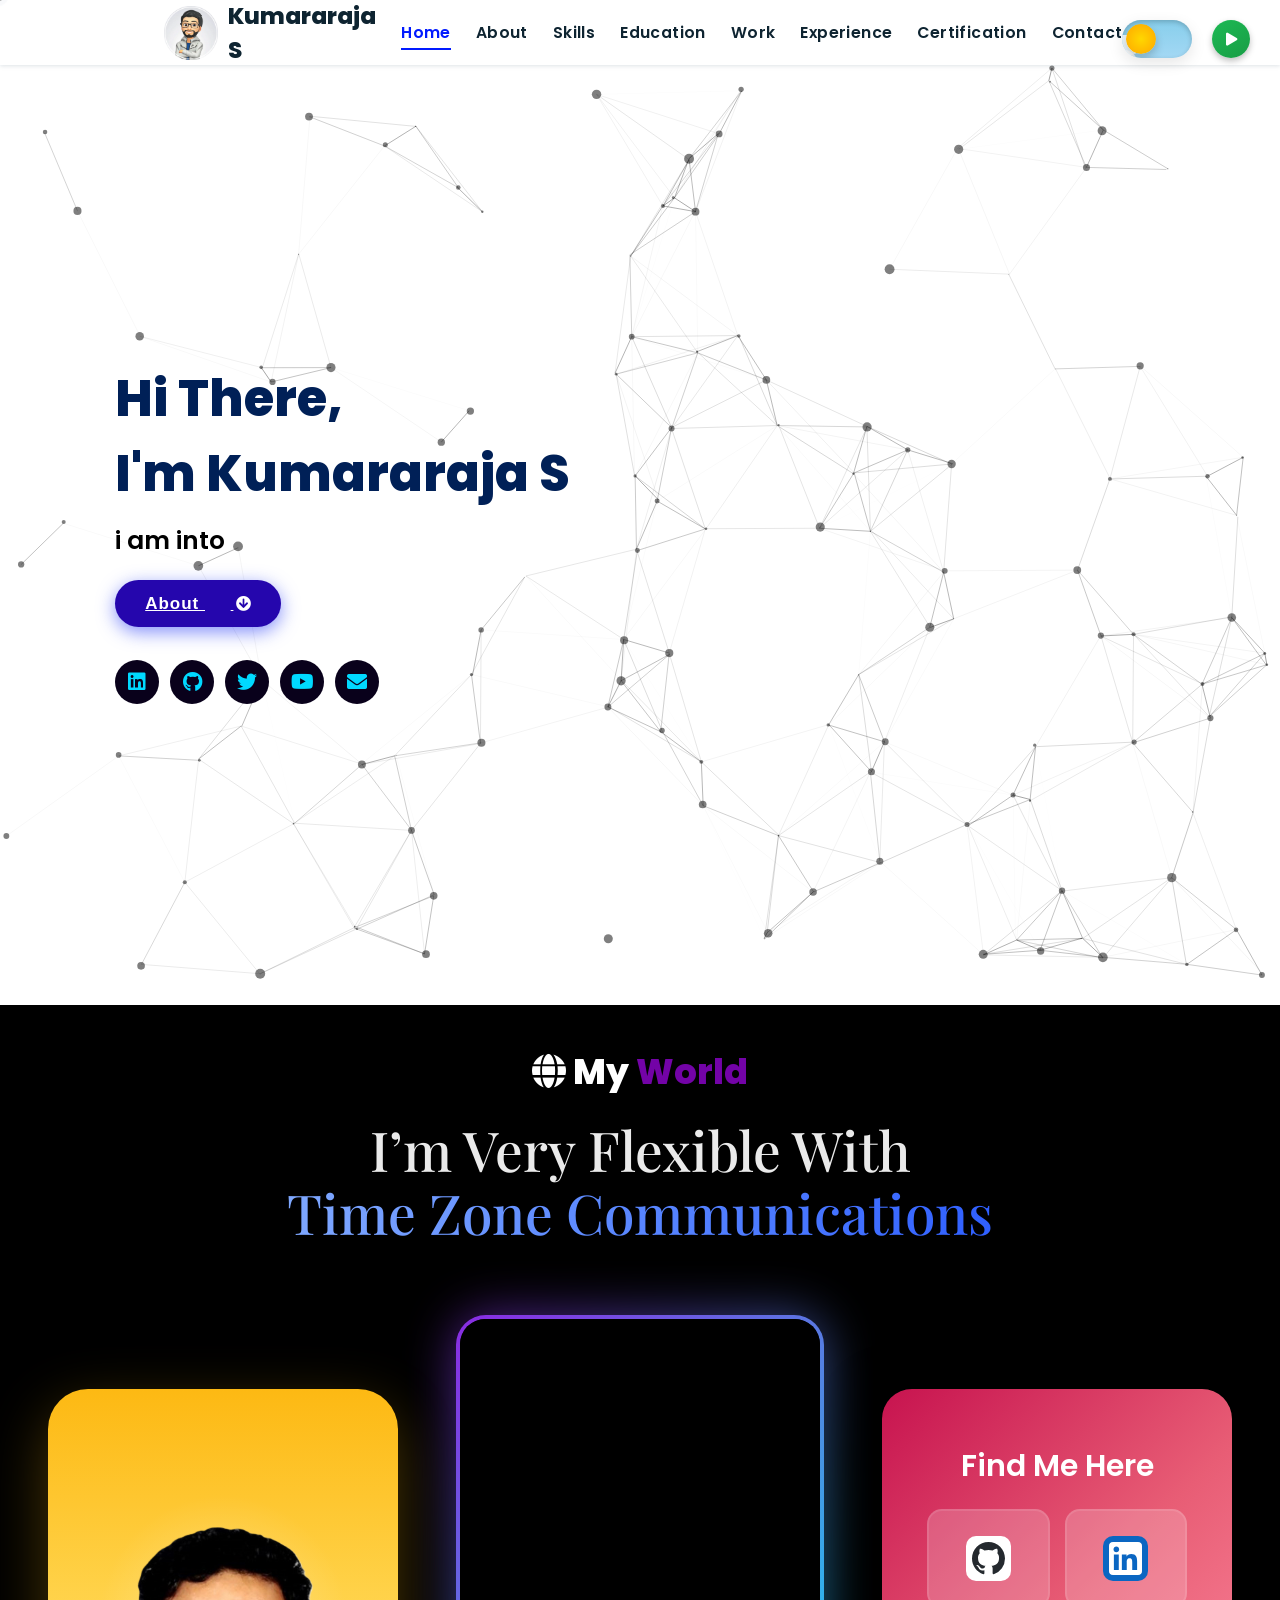
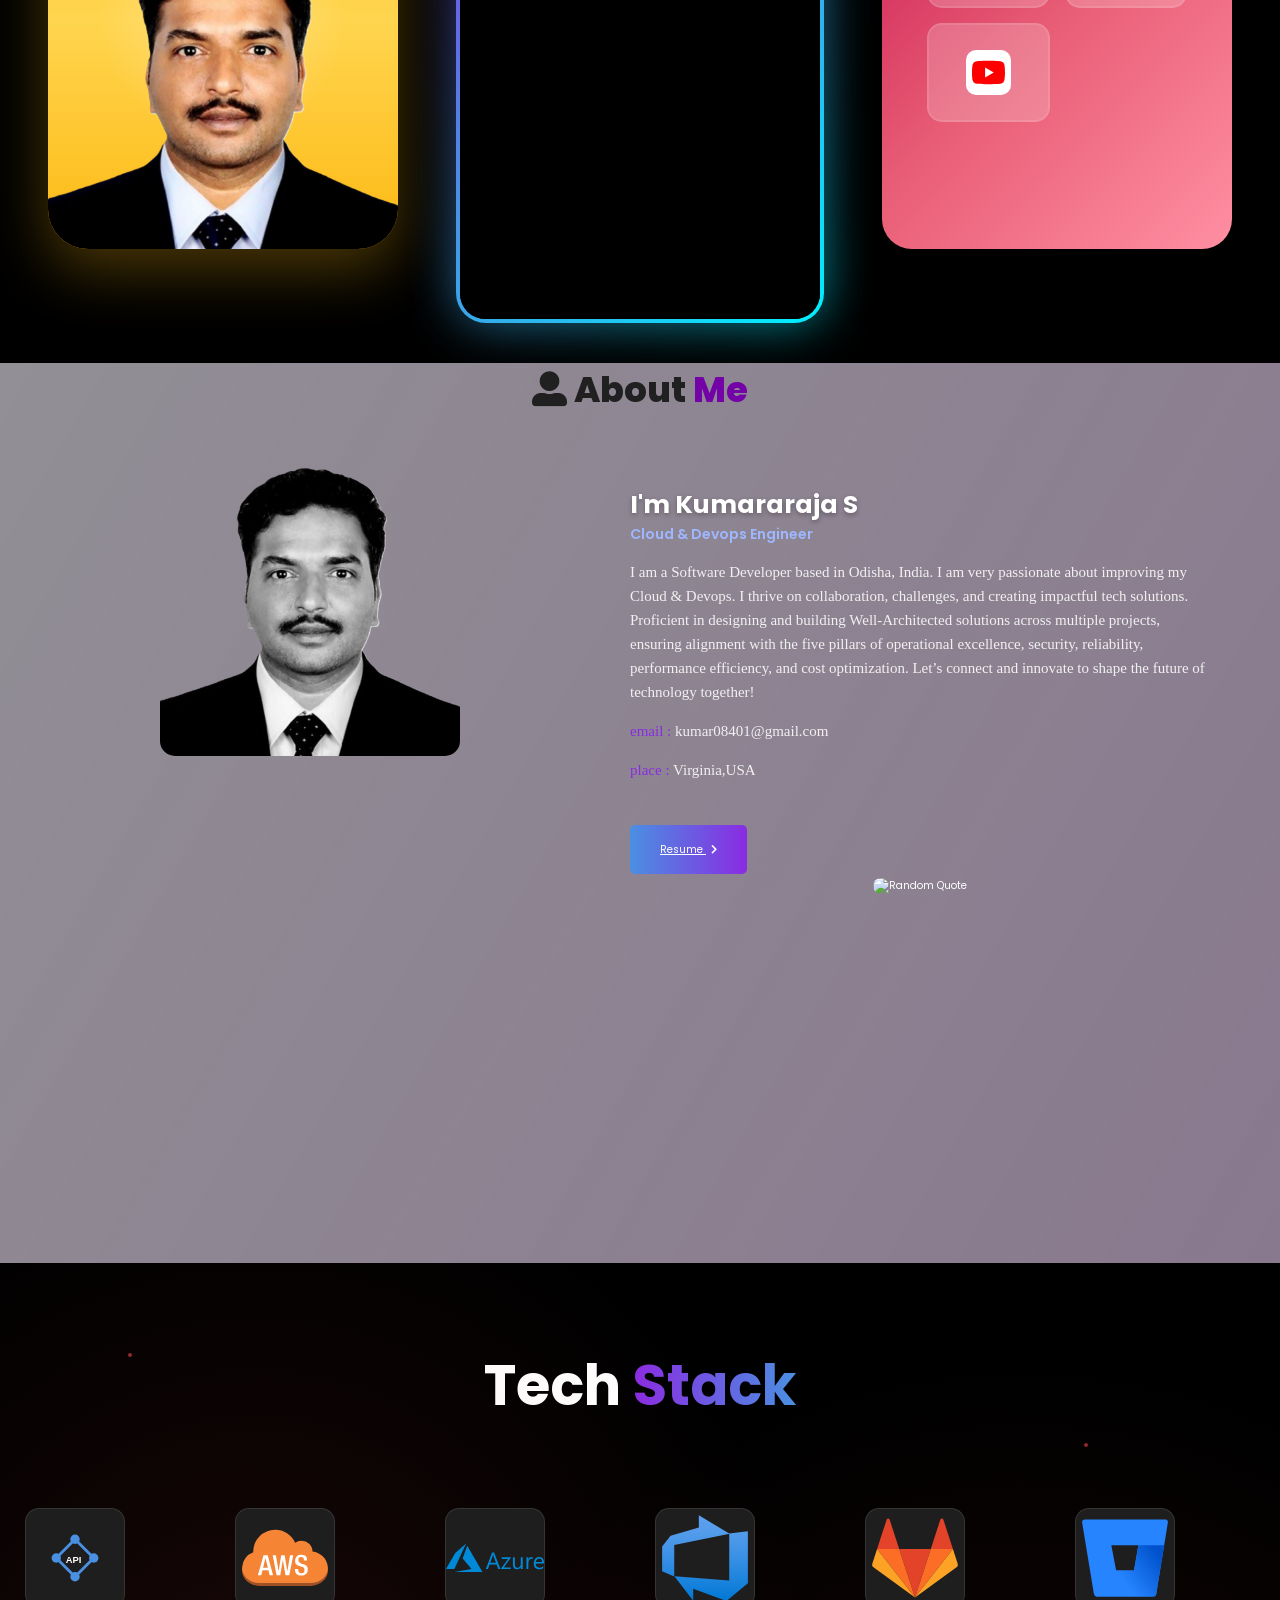
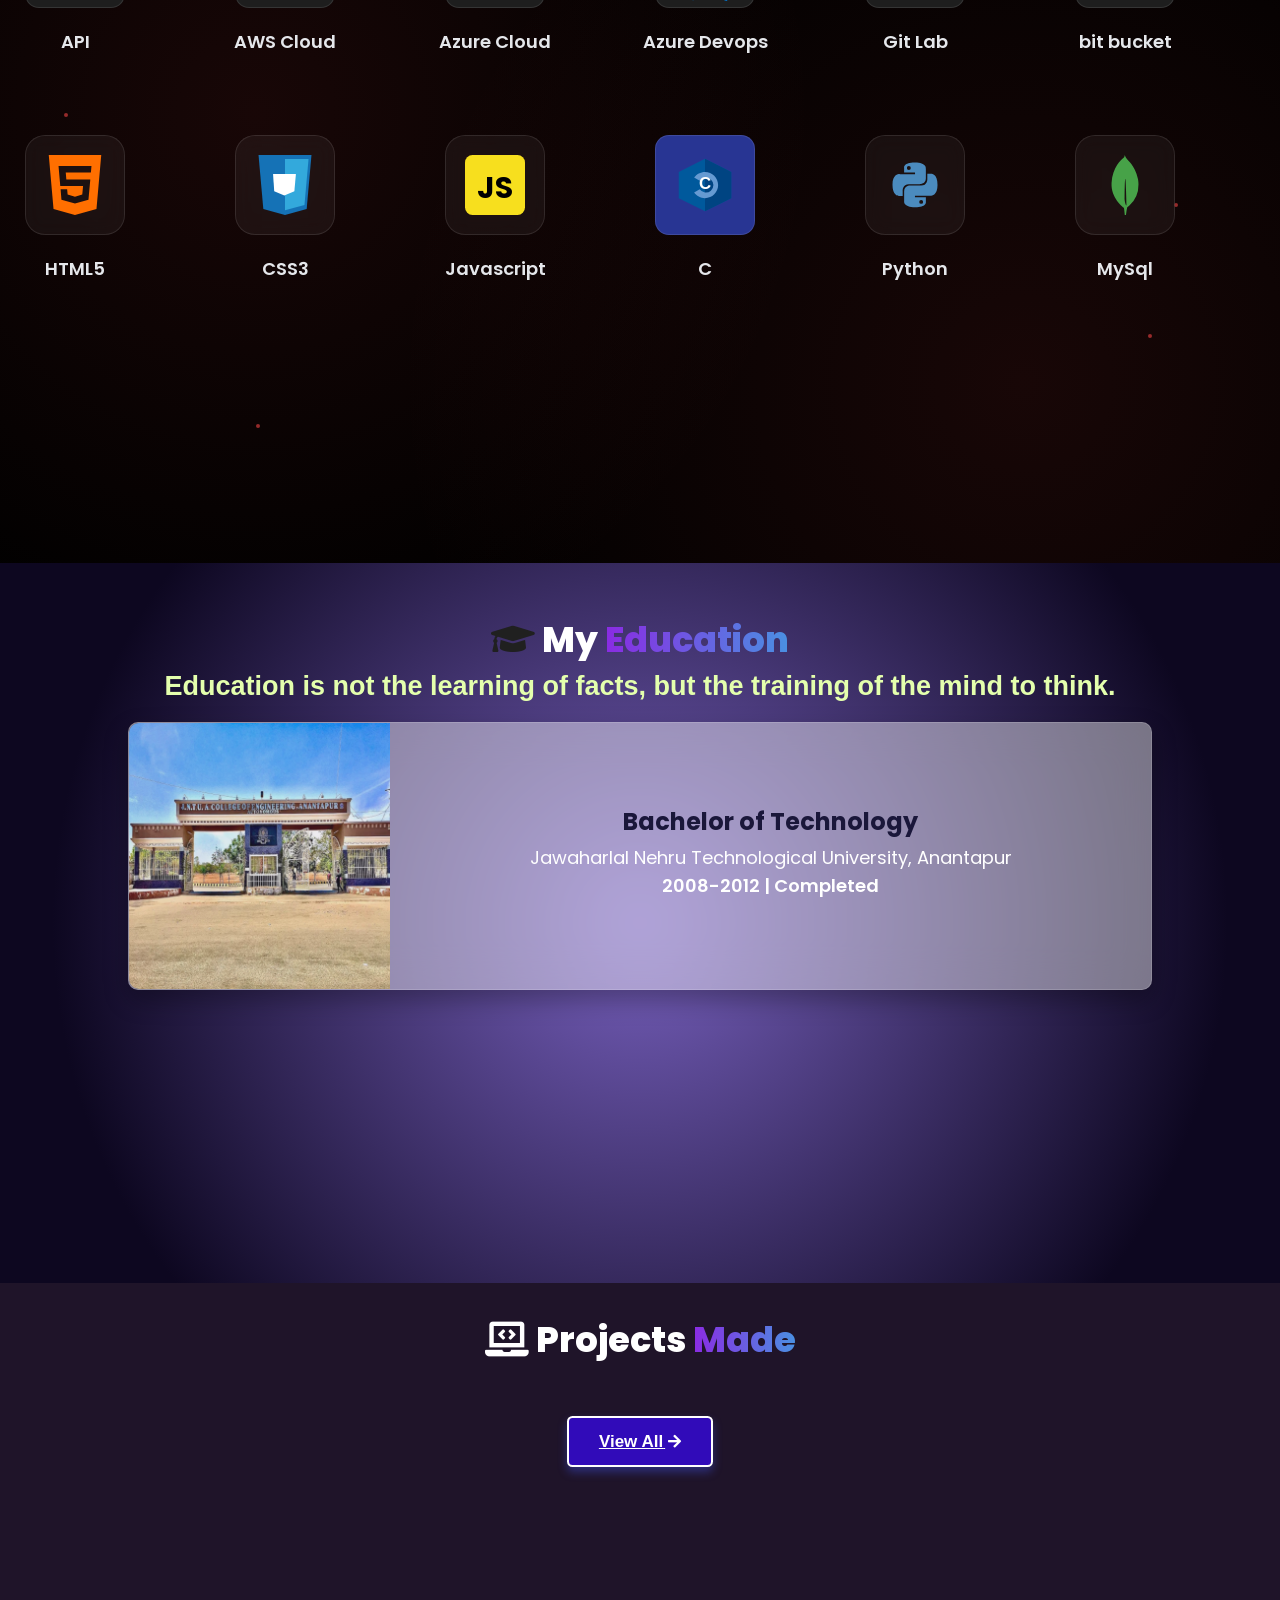
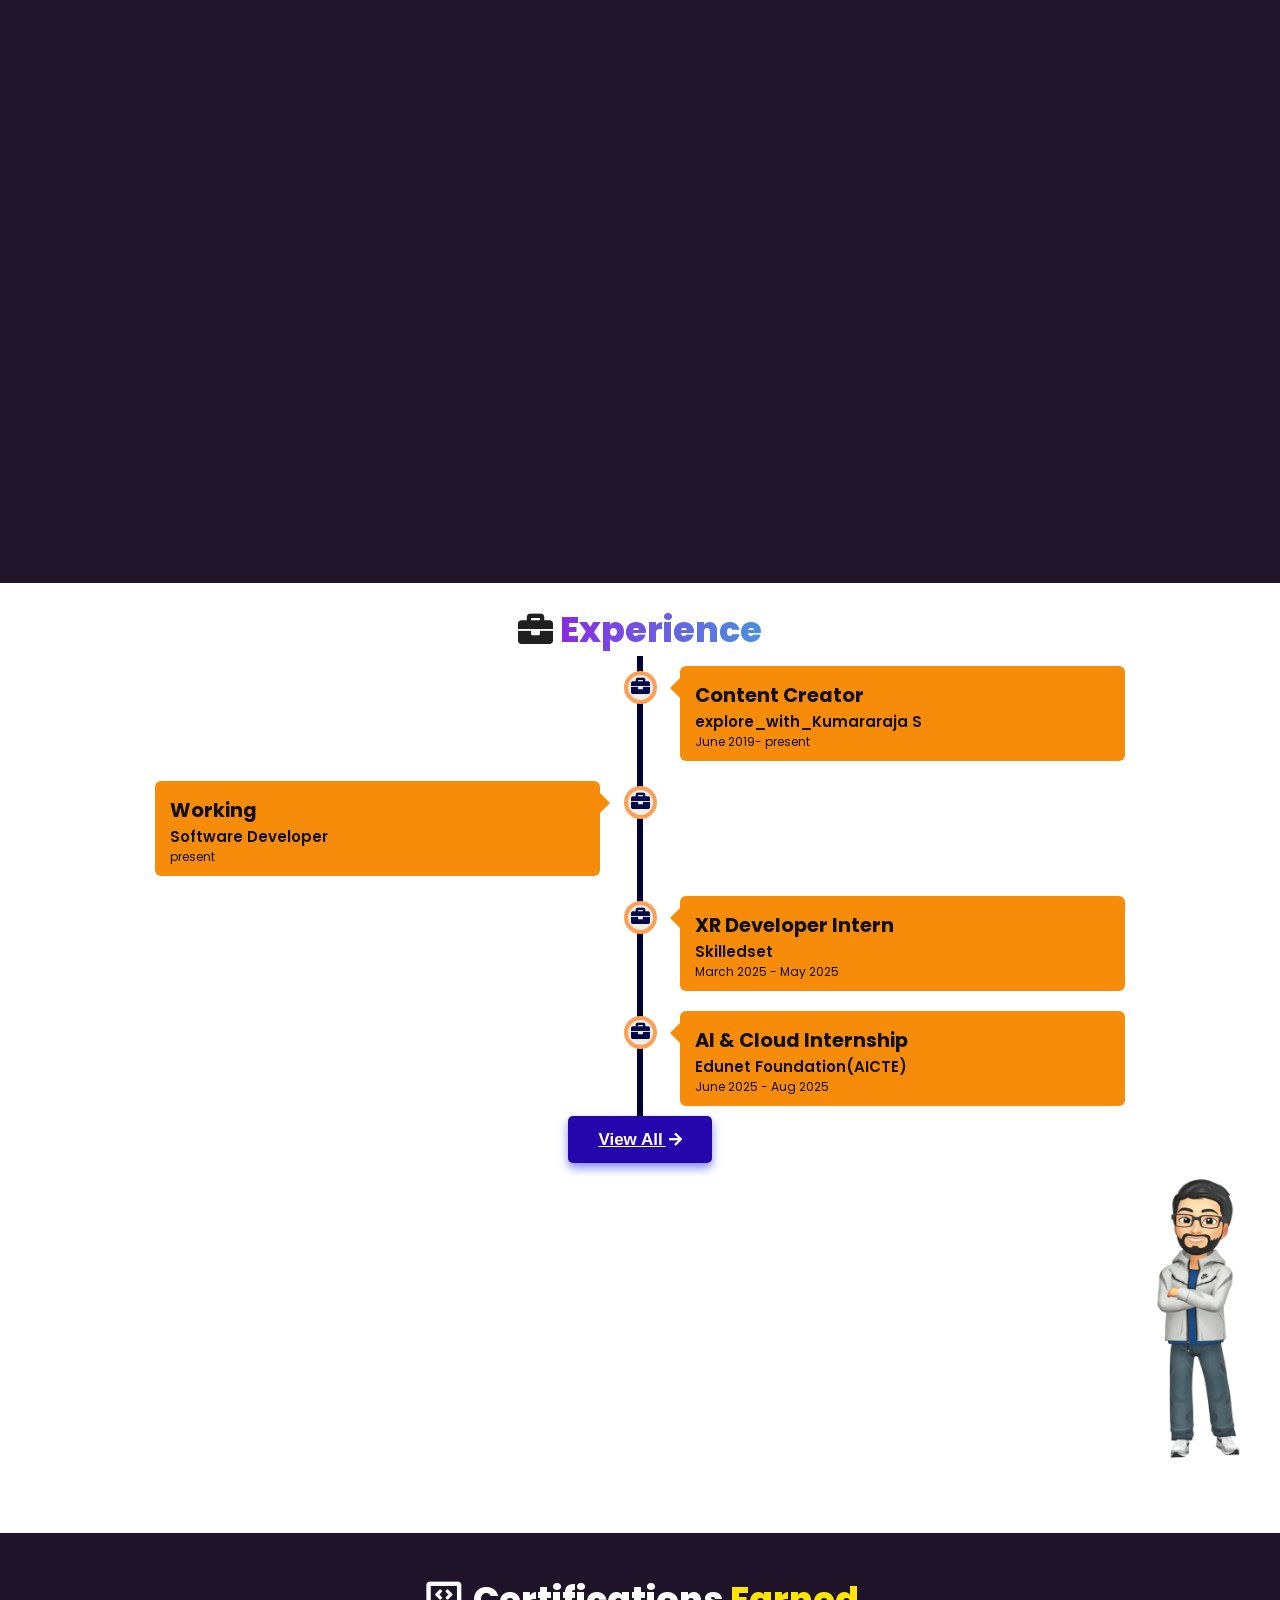
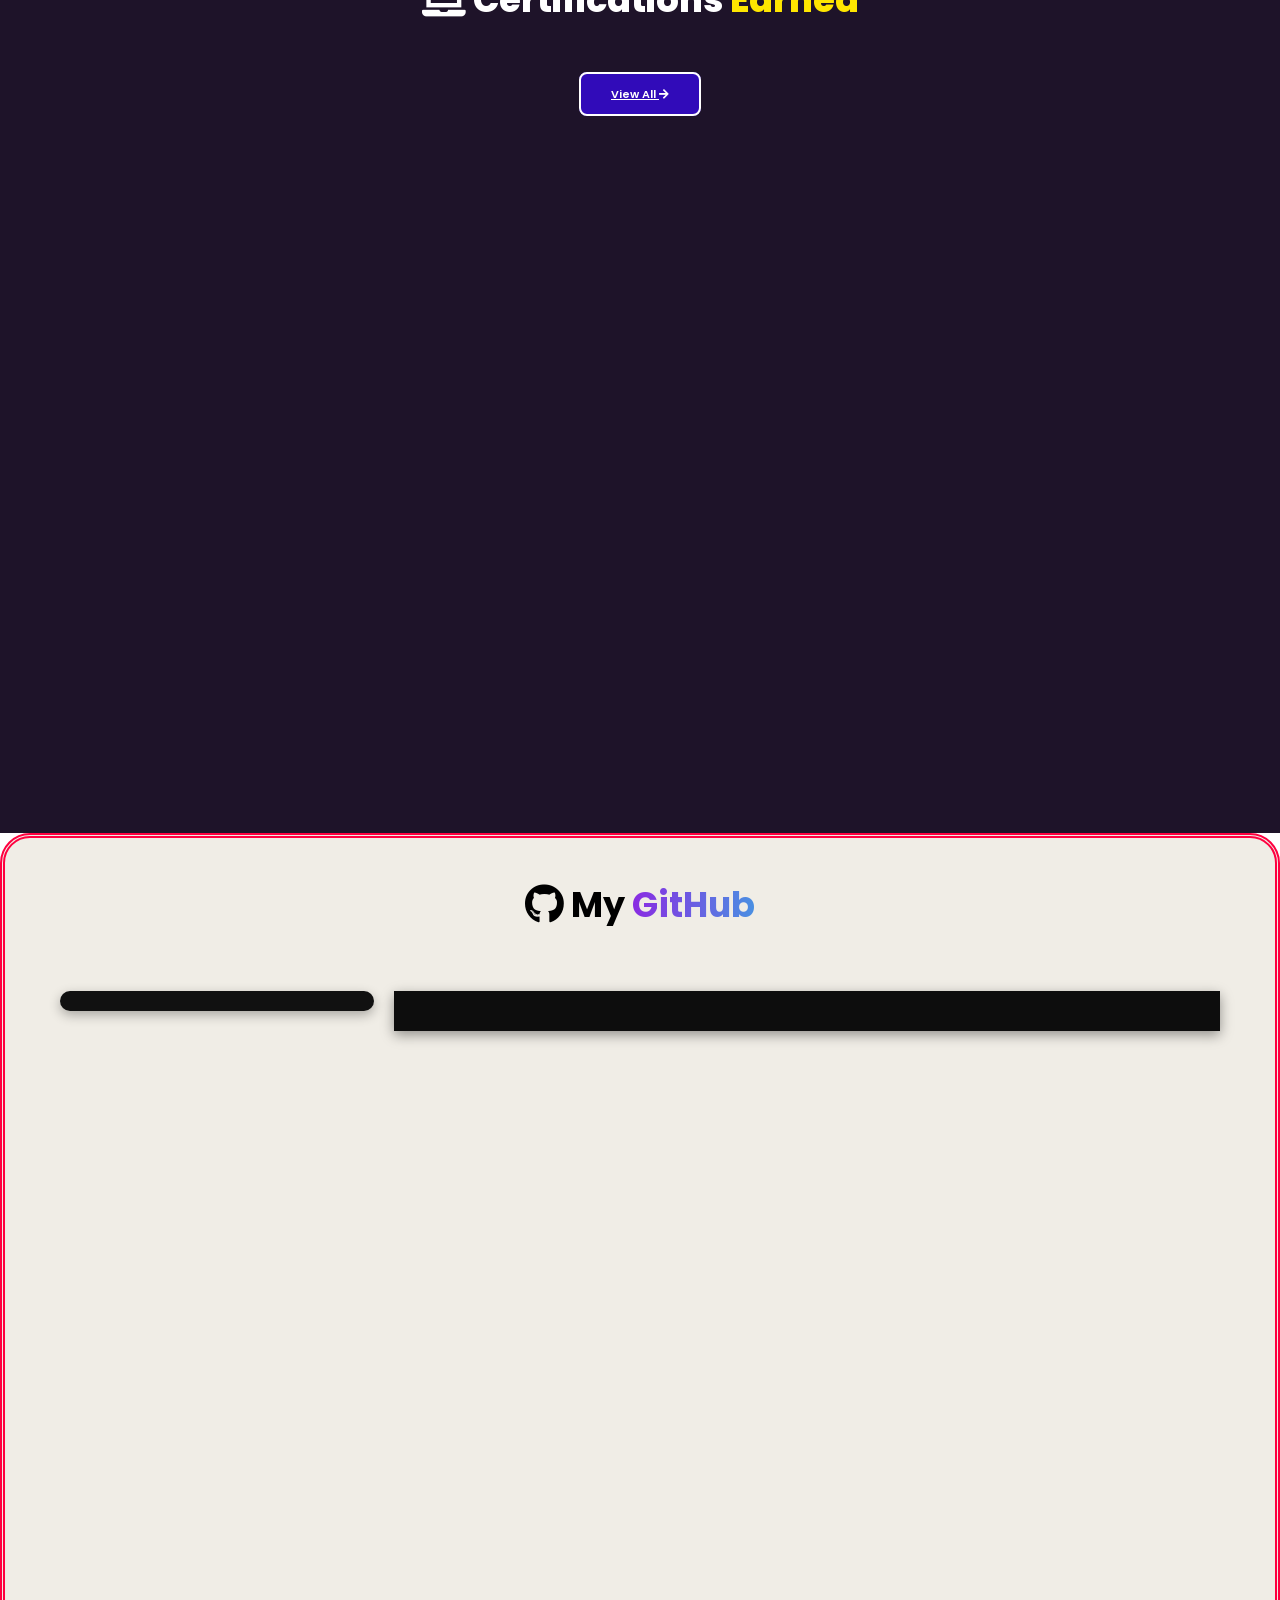
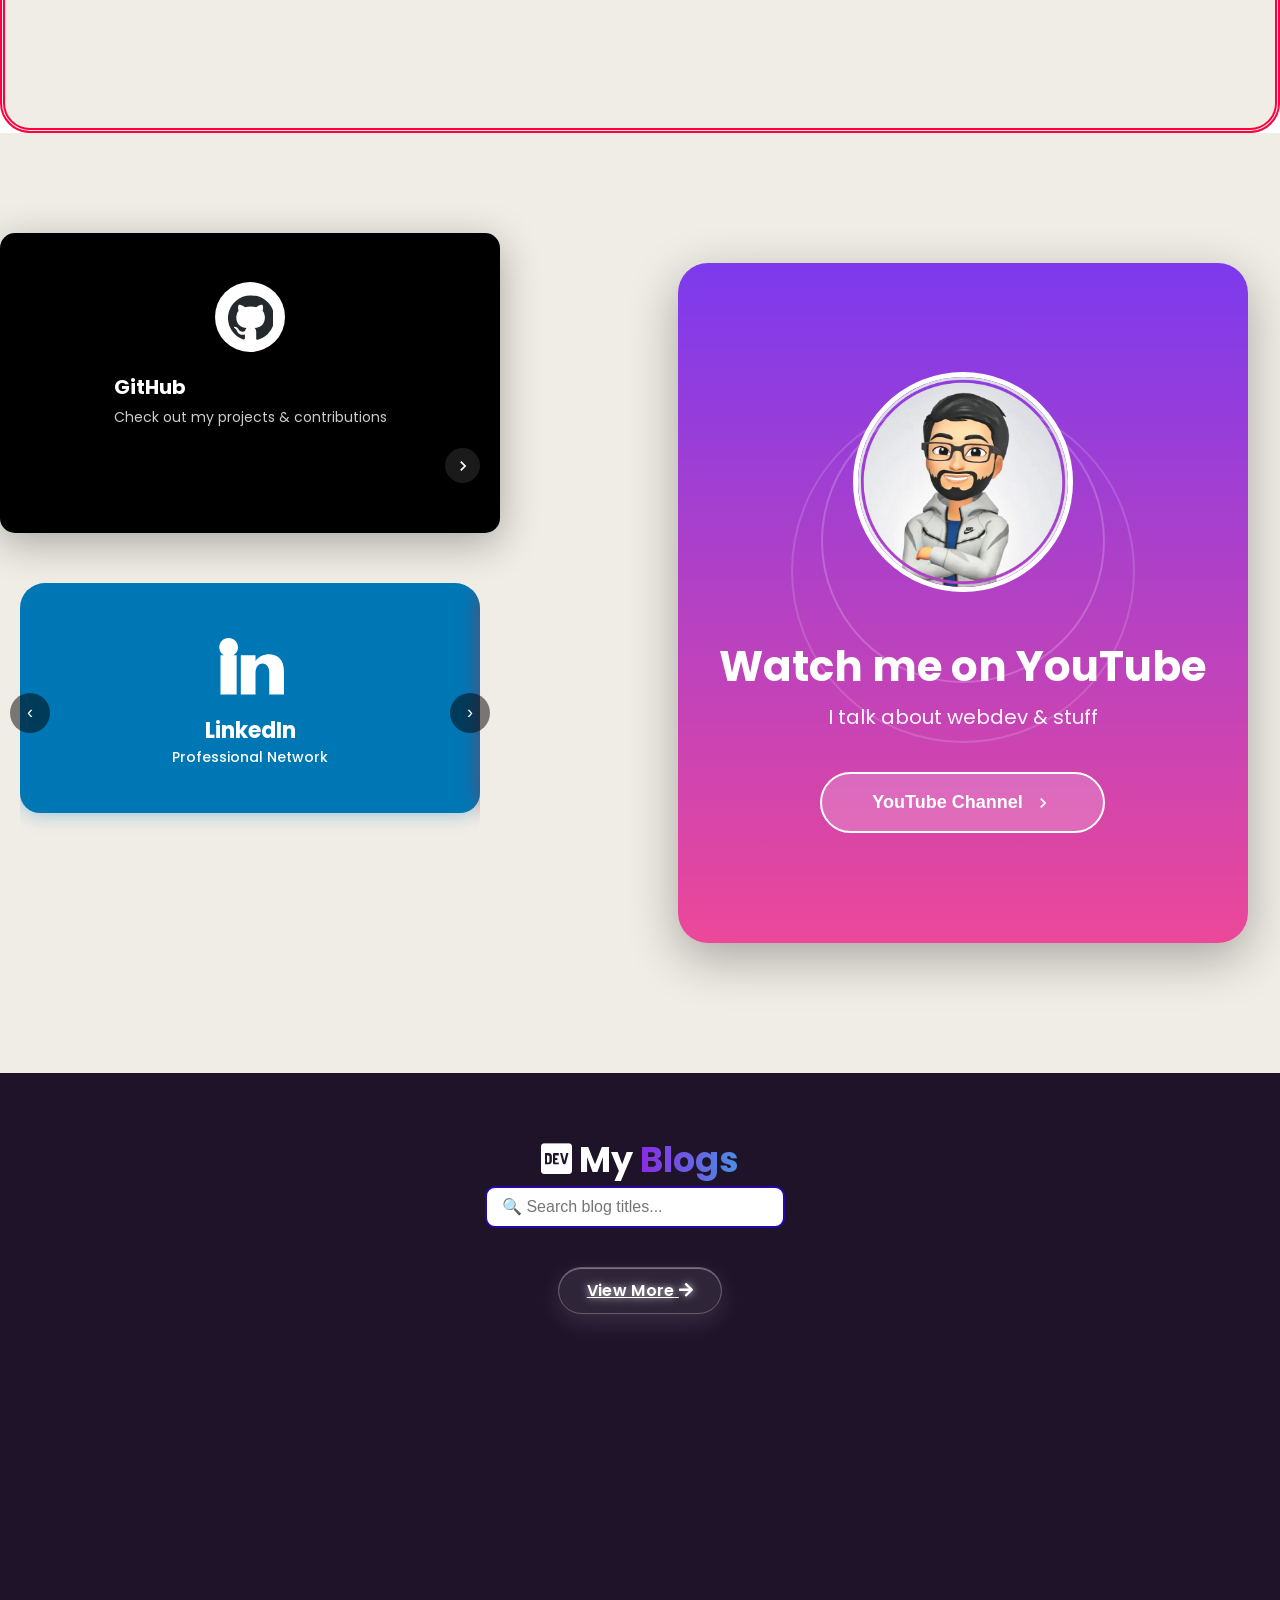
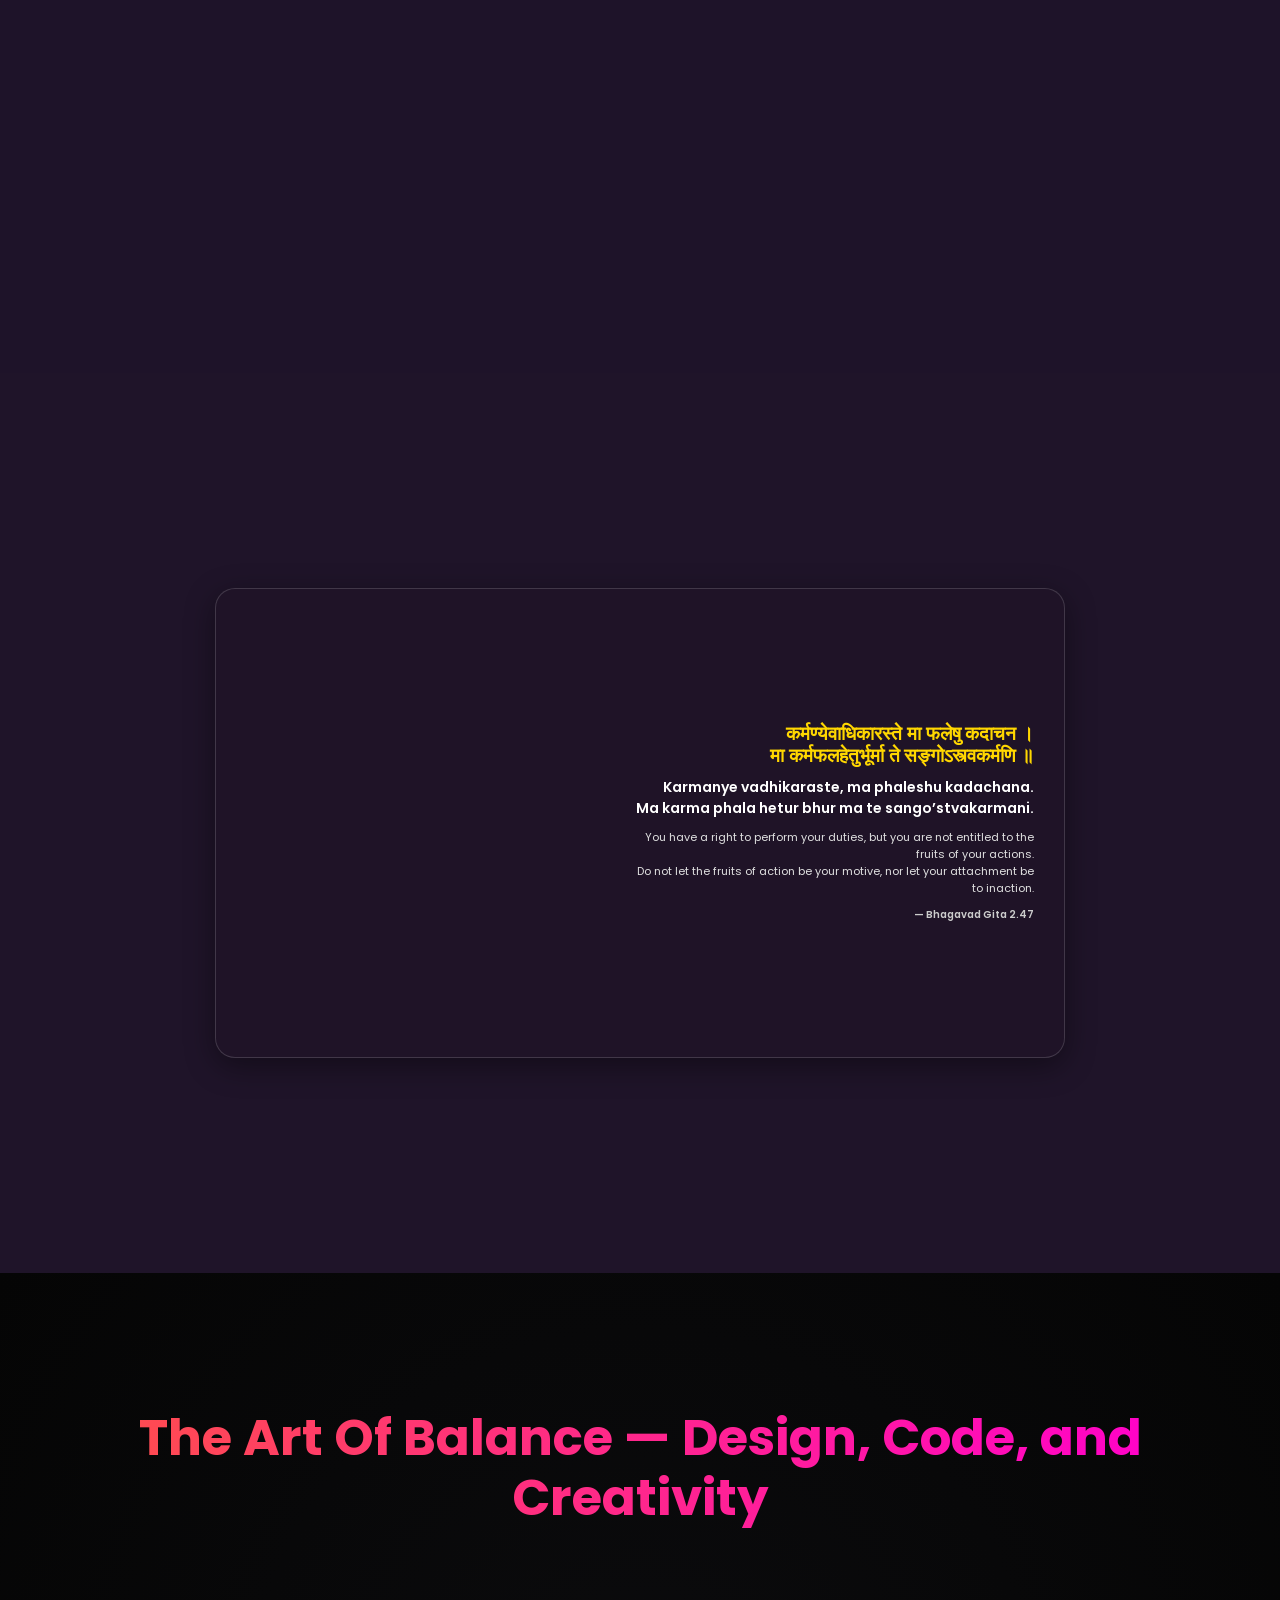
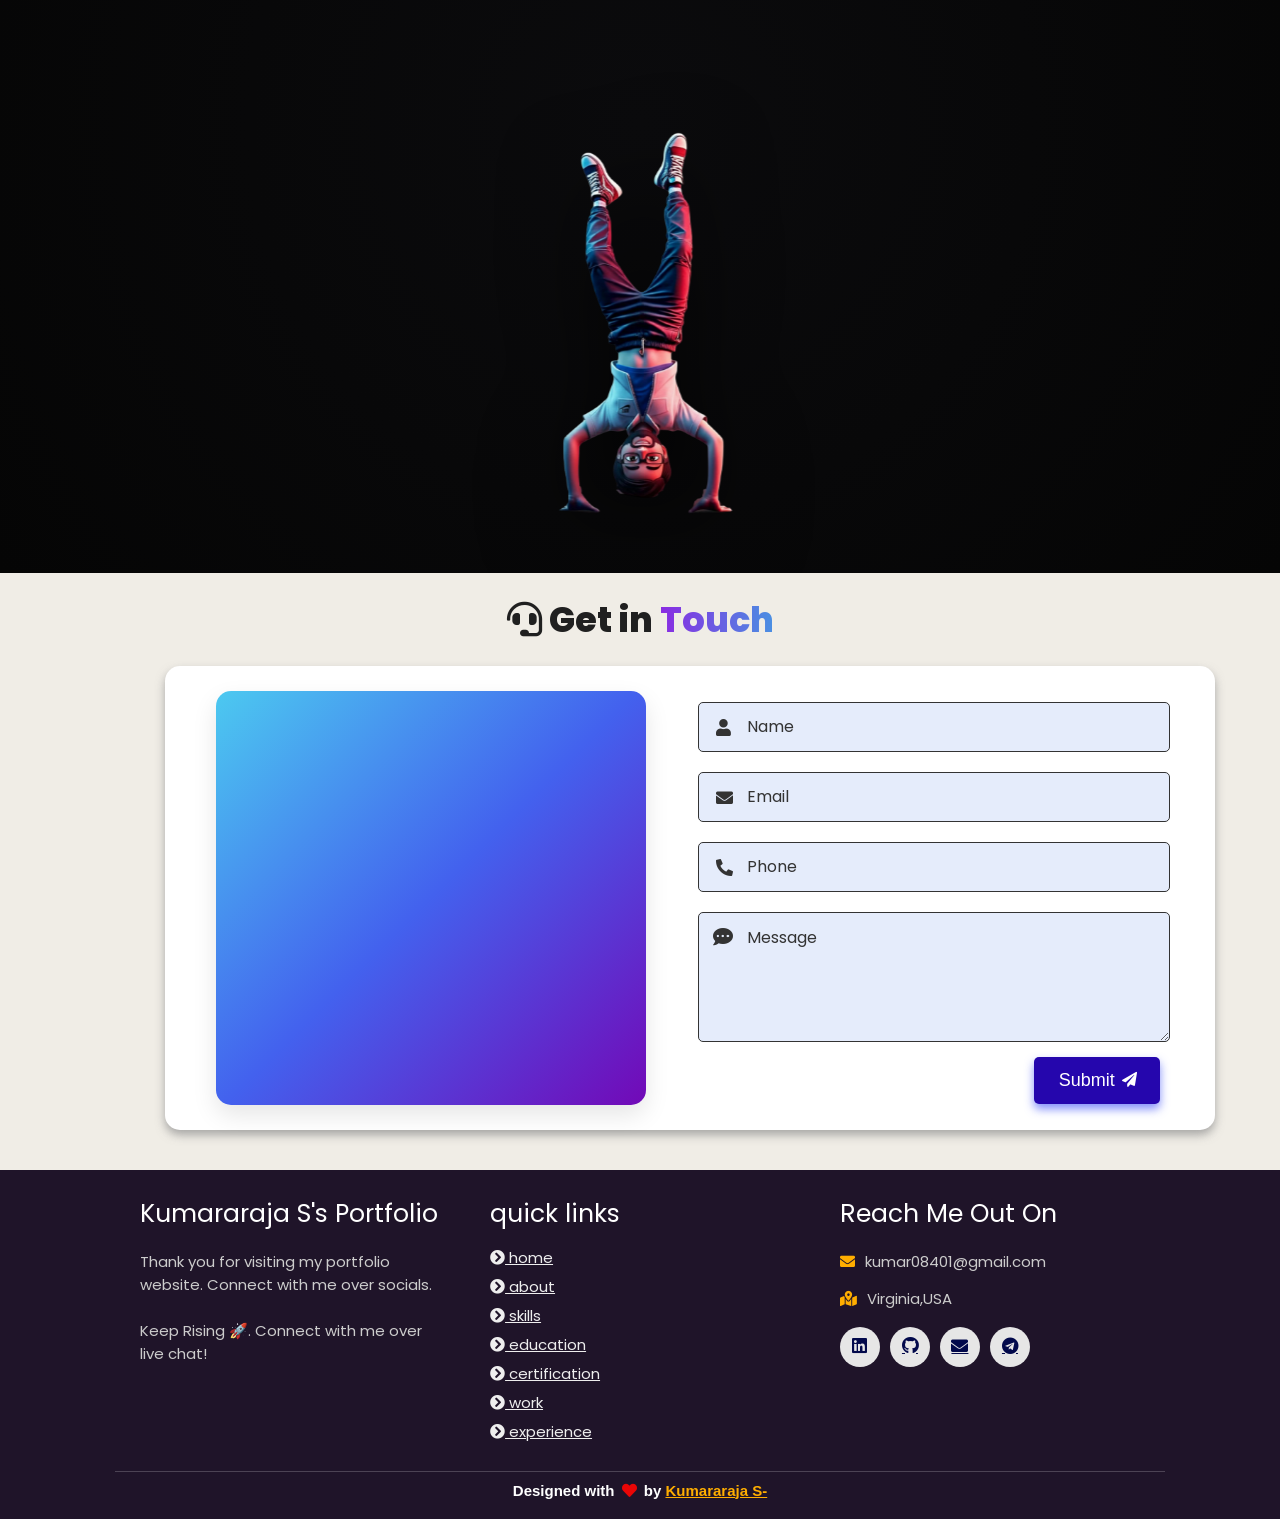
==== commit 281e2dfb: "chat bot" ====
--- a/index.html
+++ b/index.html
@@ -1141,18 +1141,19 @@
   <!--github-->
   <script src="https://cdn.jsdelivr.net/npm/showdown/dist/showdown.min.js"></script>
 
-  <!-- Tawk.to Live Chat Script -->
+    <!--Start of Tawk.to Script-->
   <script type="text/javascript">
-    var Tawk_API = Tawk_API || {}, Tawk_LoadStart = new Date();
-    (function () {
-      var s1 = document.createElement("script"), s0 = document.getElementsByTagName("script")[0];
-      s1.async = true;
-      s1.src = 'https://embed.tawk.to/69c337b3f9f0211c36fde7c1/default';
-      s1.charset = 'UTF-8';
-      s1.setAttribute('crossorigin', '*');
-      s0.parentNode.insertBefore(s1, s0);
-    })();
+  var Tawk_API=Tawk_API||{}, Tawk_LoadStart=new Date();
+  (function(){
+  var s1=document.createElement("script"),s0=document.getElementsByTagName("script")[0];
+  s1.async=true;
+  s1.src='https://embed.tawk.to/69c33e59ffb4f81c353b5573/1jkhan3jo';
+  s1.charset='UTF-8';
+  s1.setAttribute('crossorigin','*');
+  s0.parentNode.insertBefore(s1,s0);
+  })();
   </script>
+  <!--End of Tawk.to Script-->
   <script>
     document.addEventListener("DOMContentLoaded", () => {
       const darkToggle = document.getElementById("darkmode-toggle");
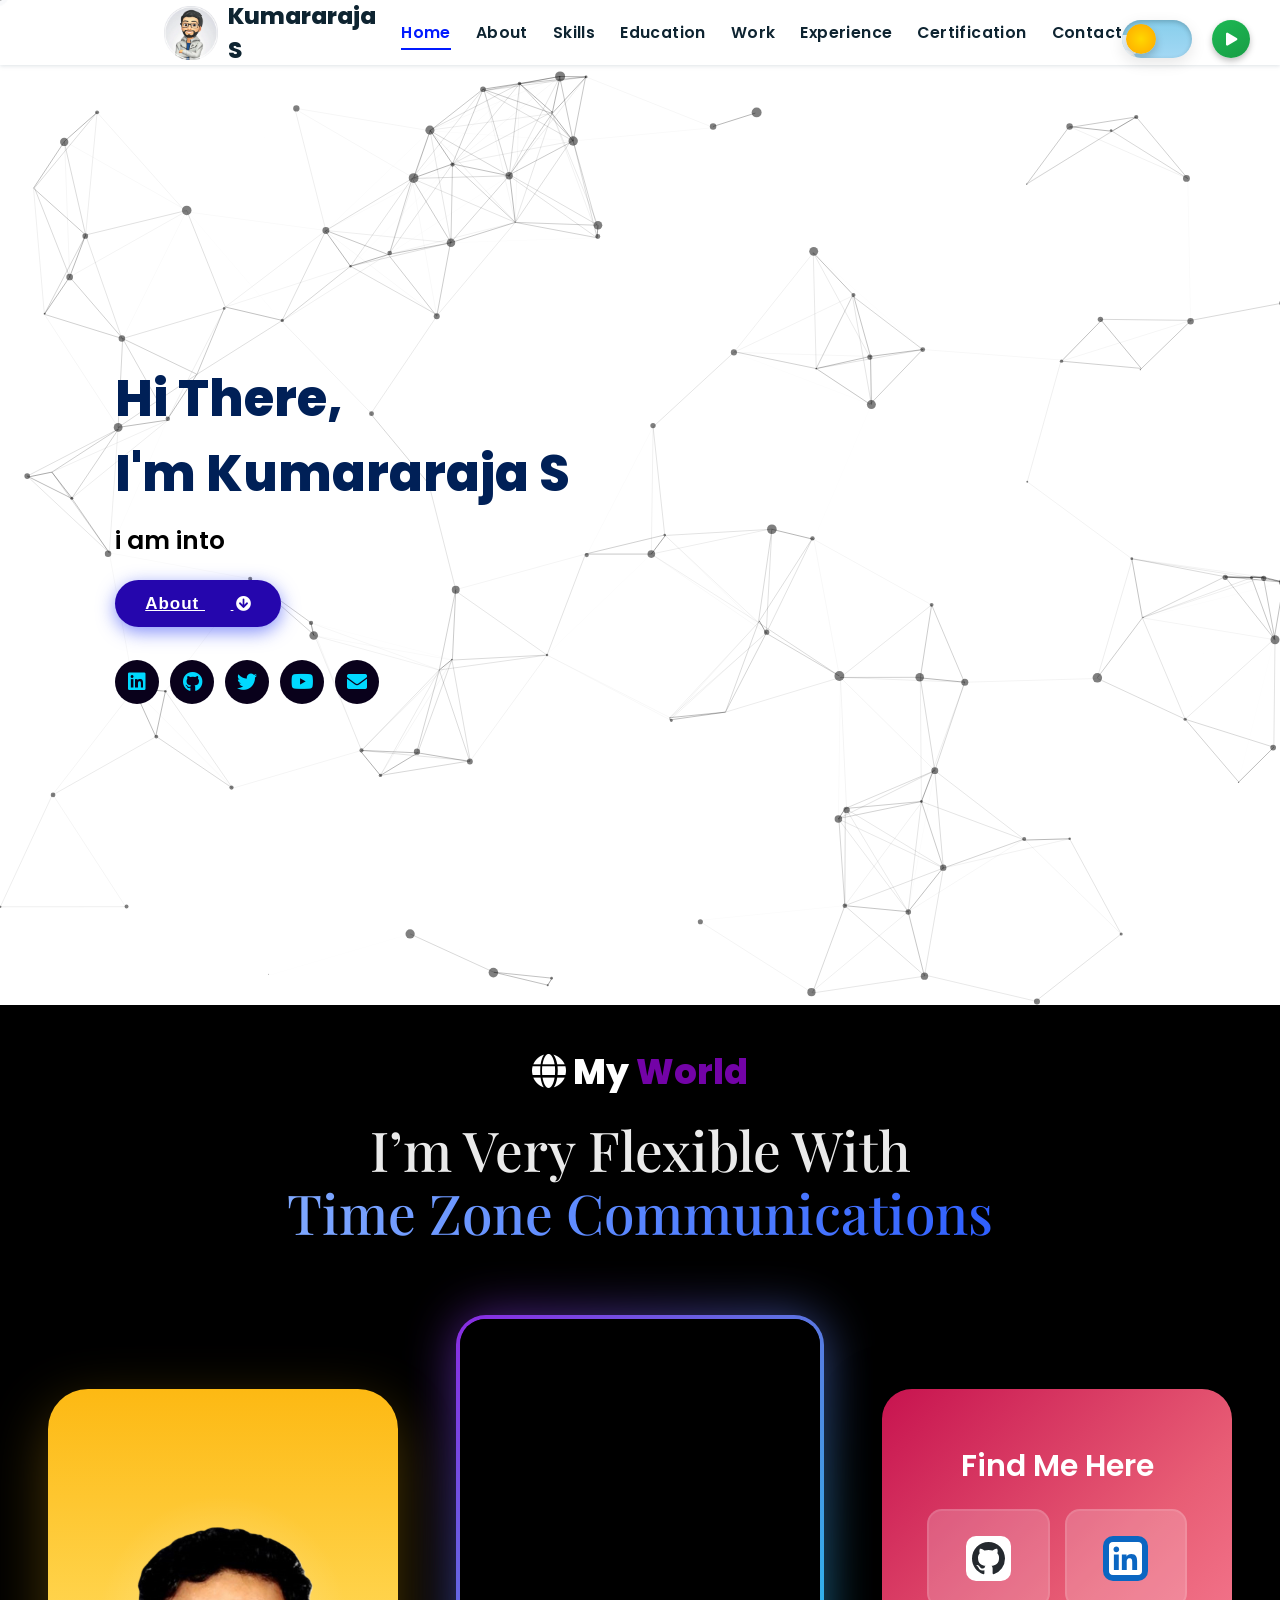
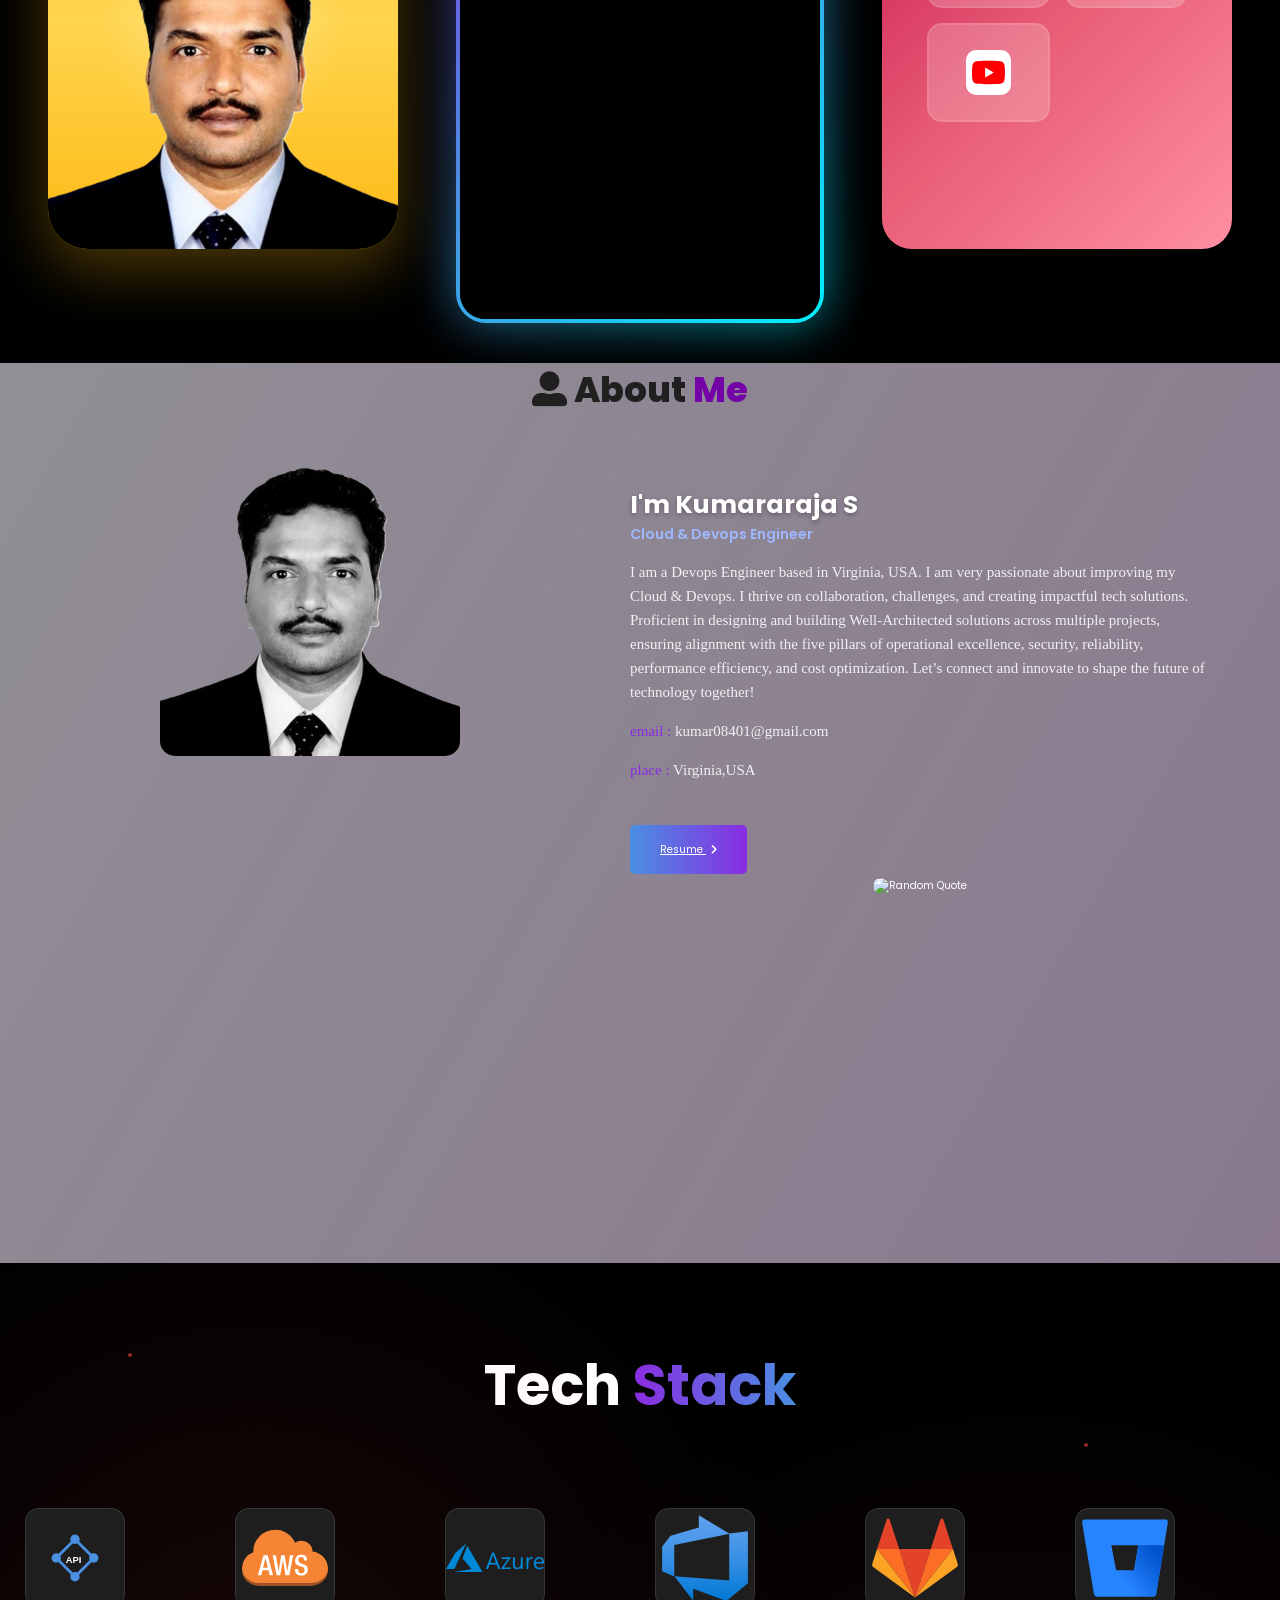
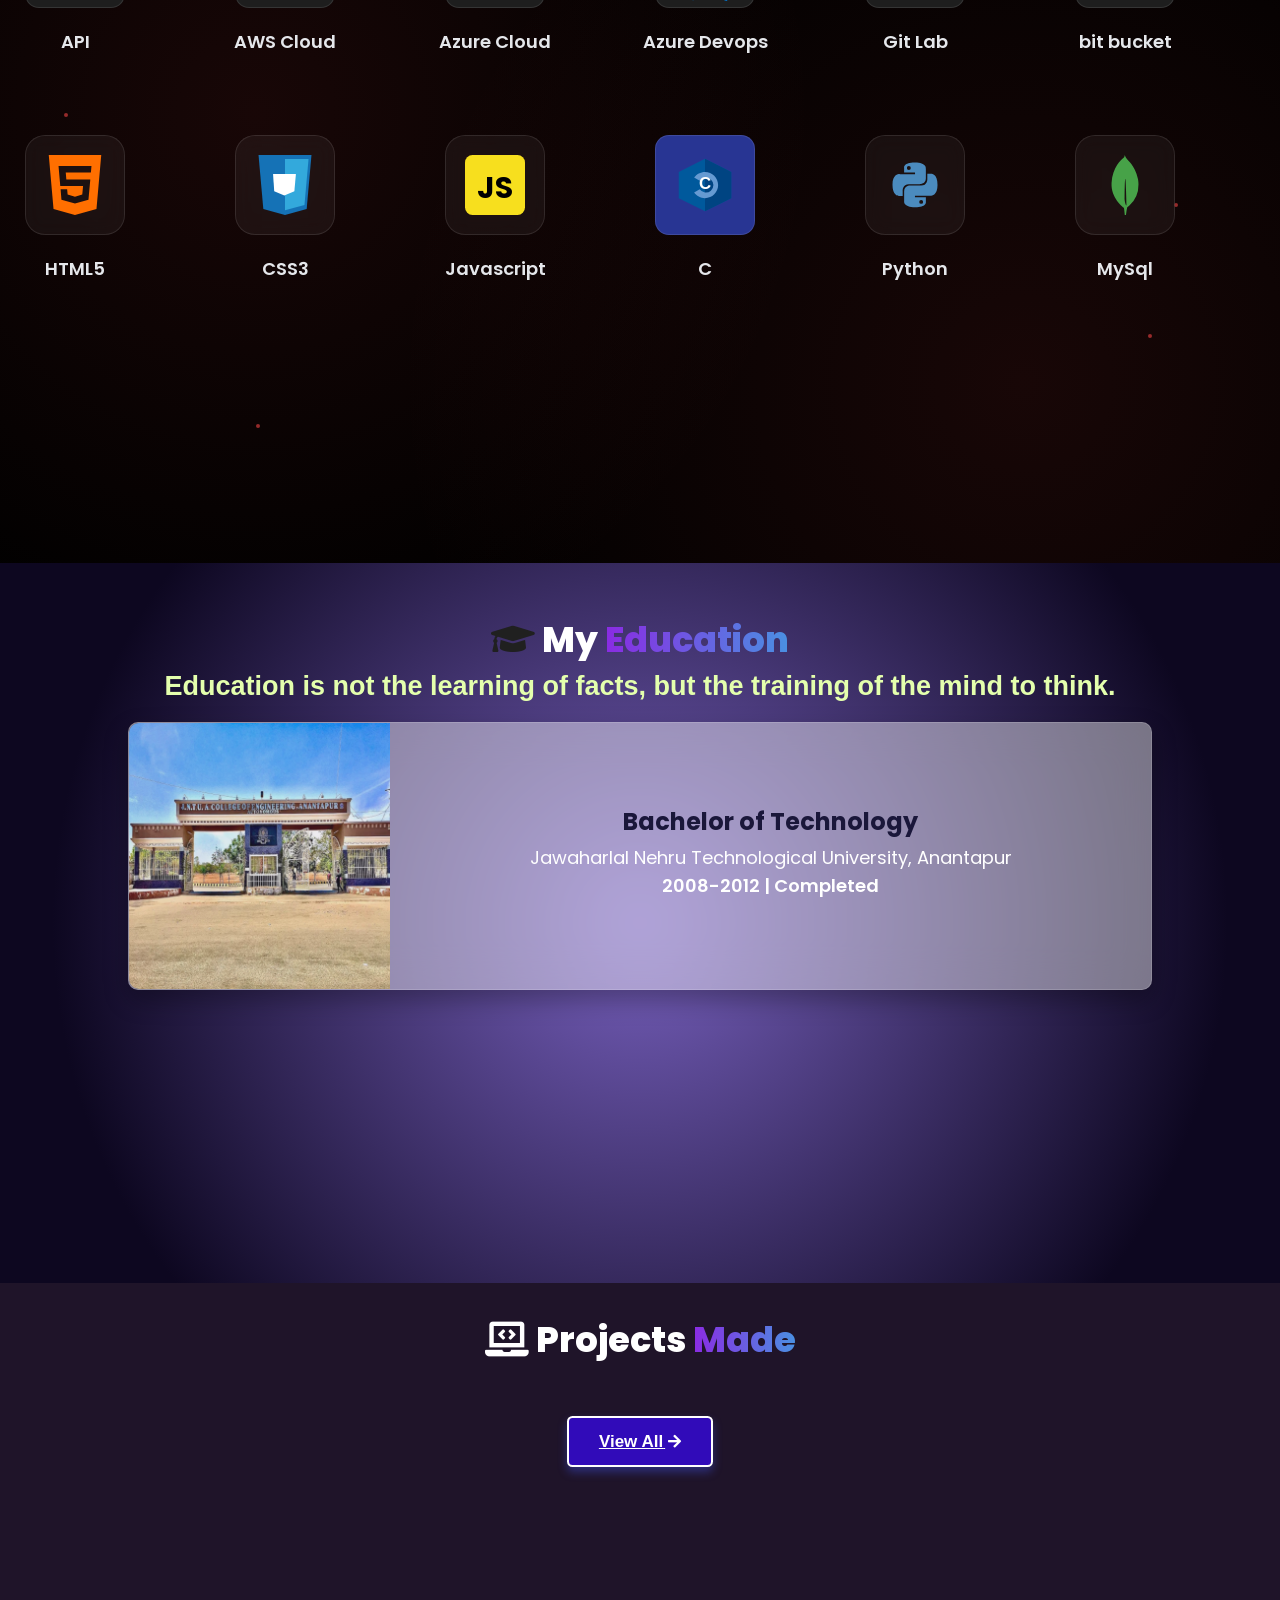
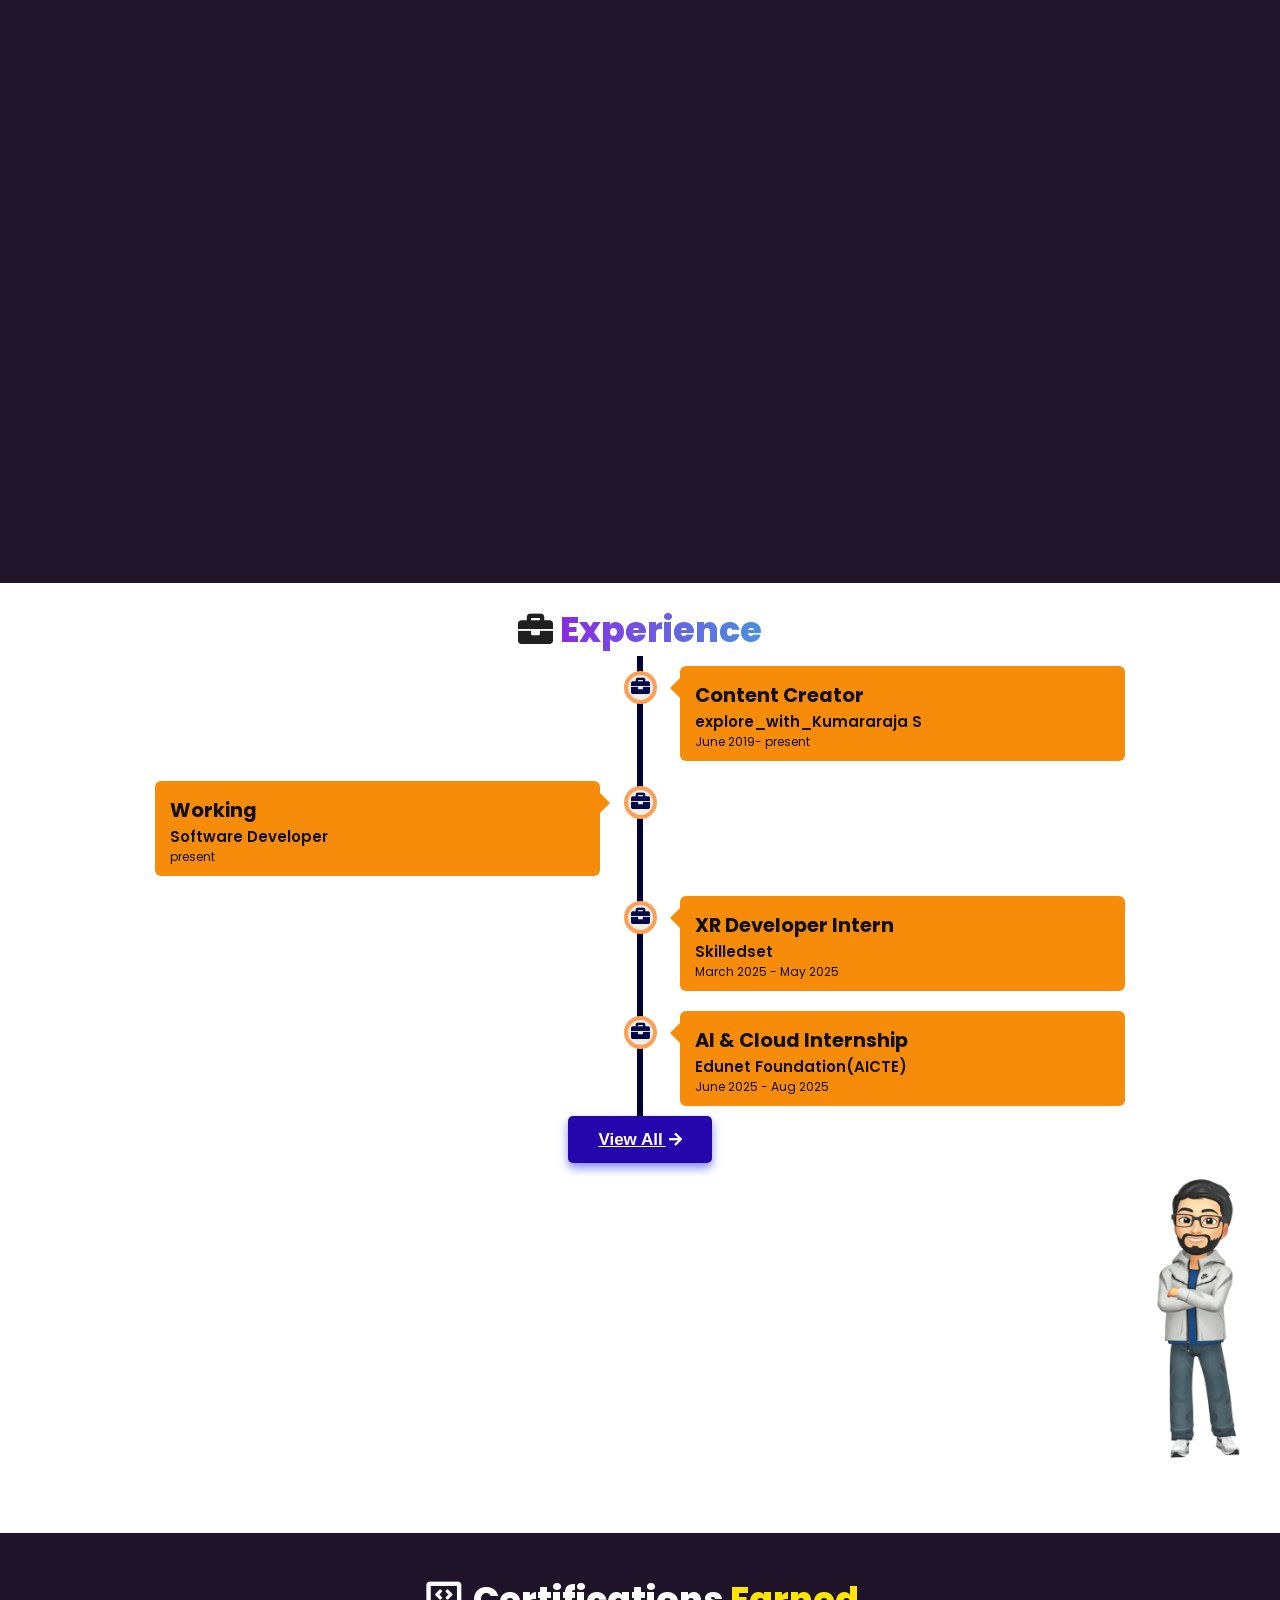
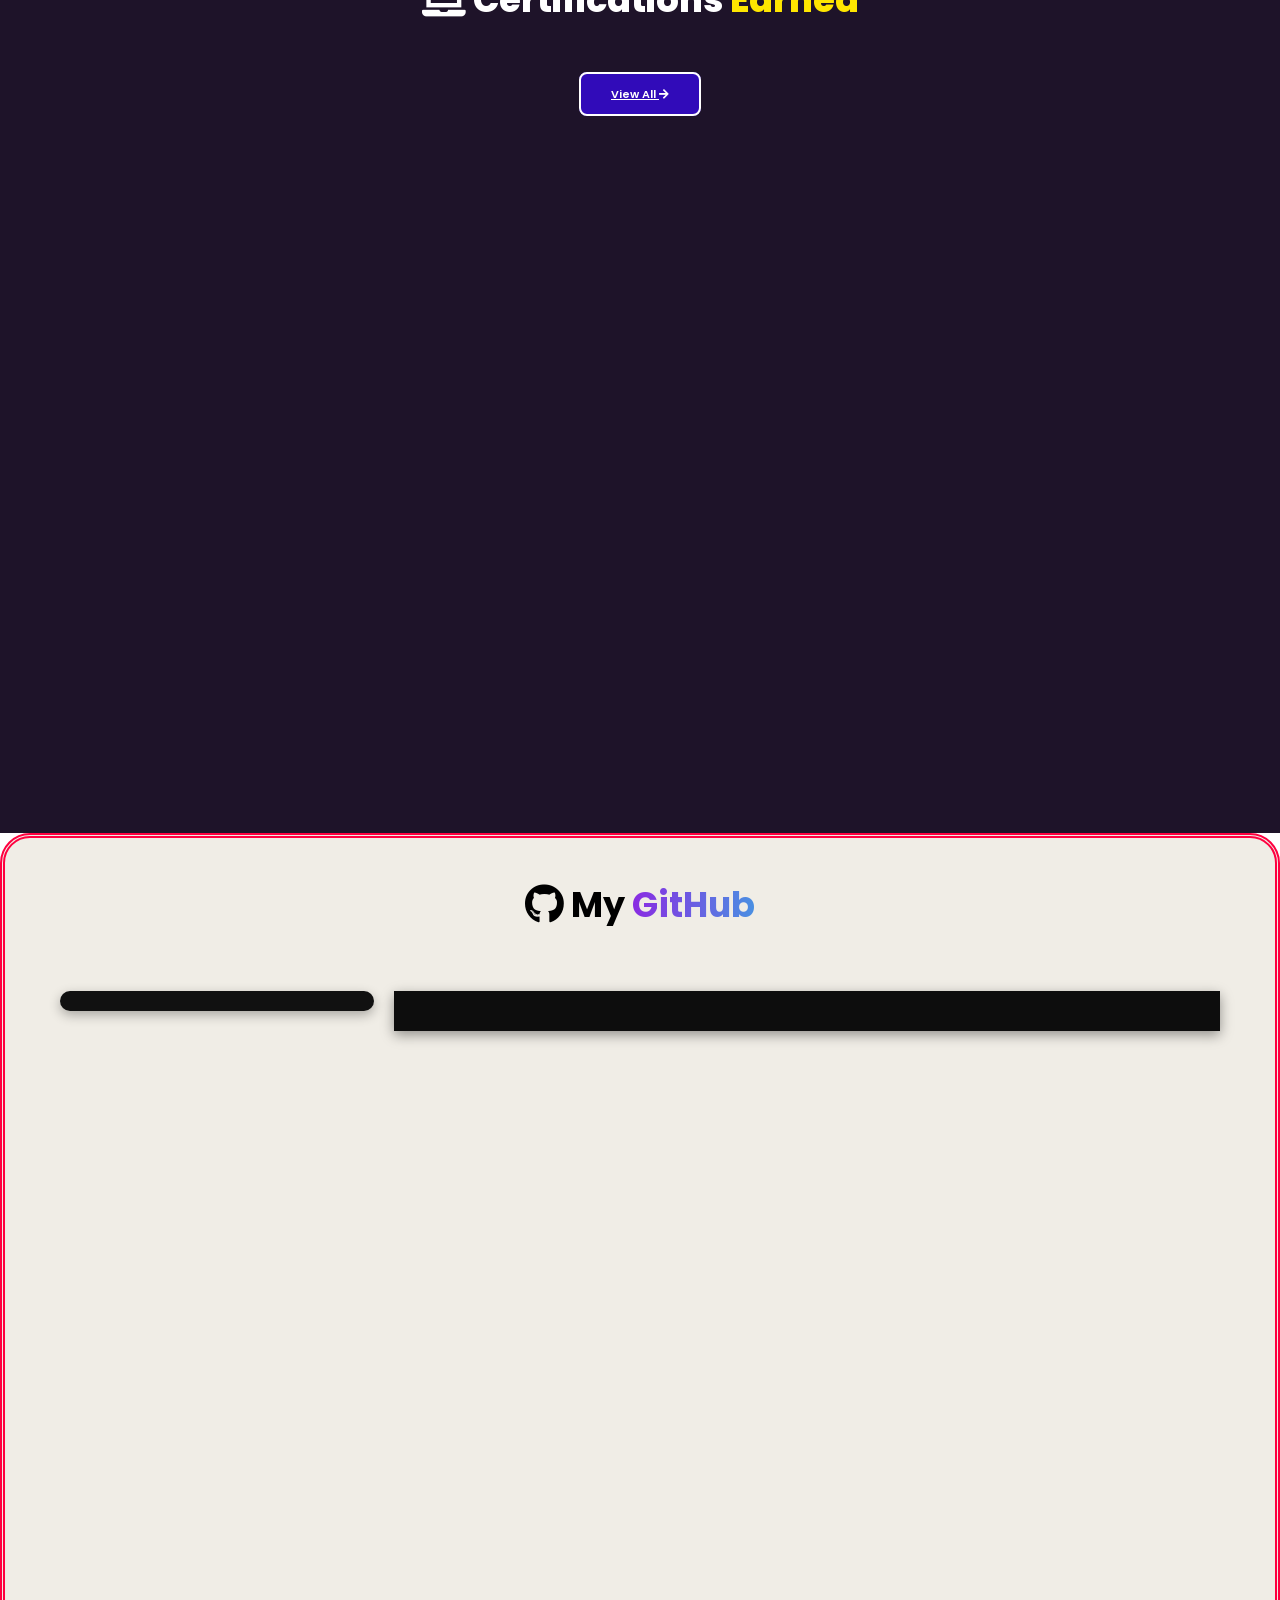
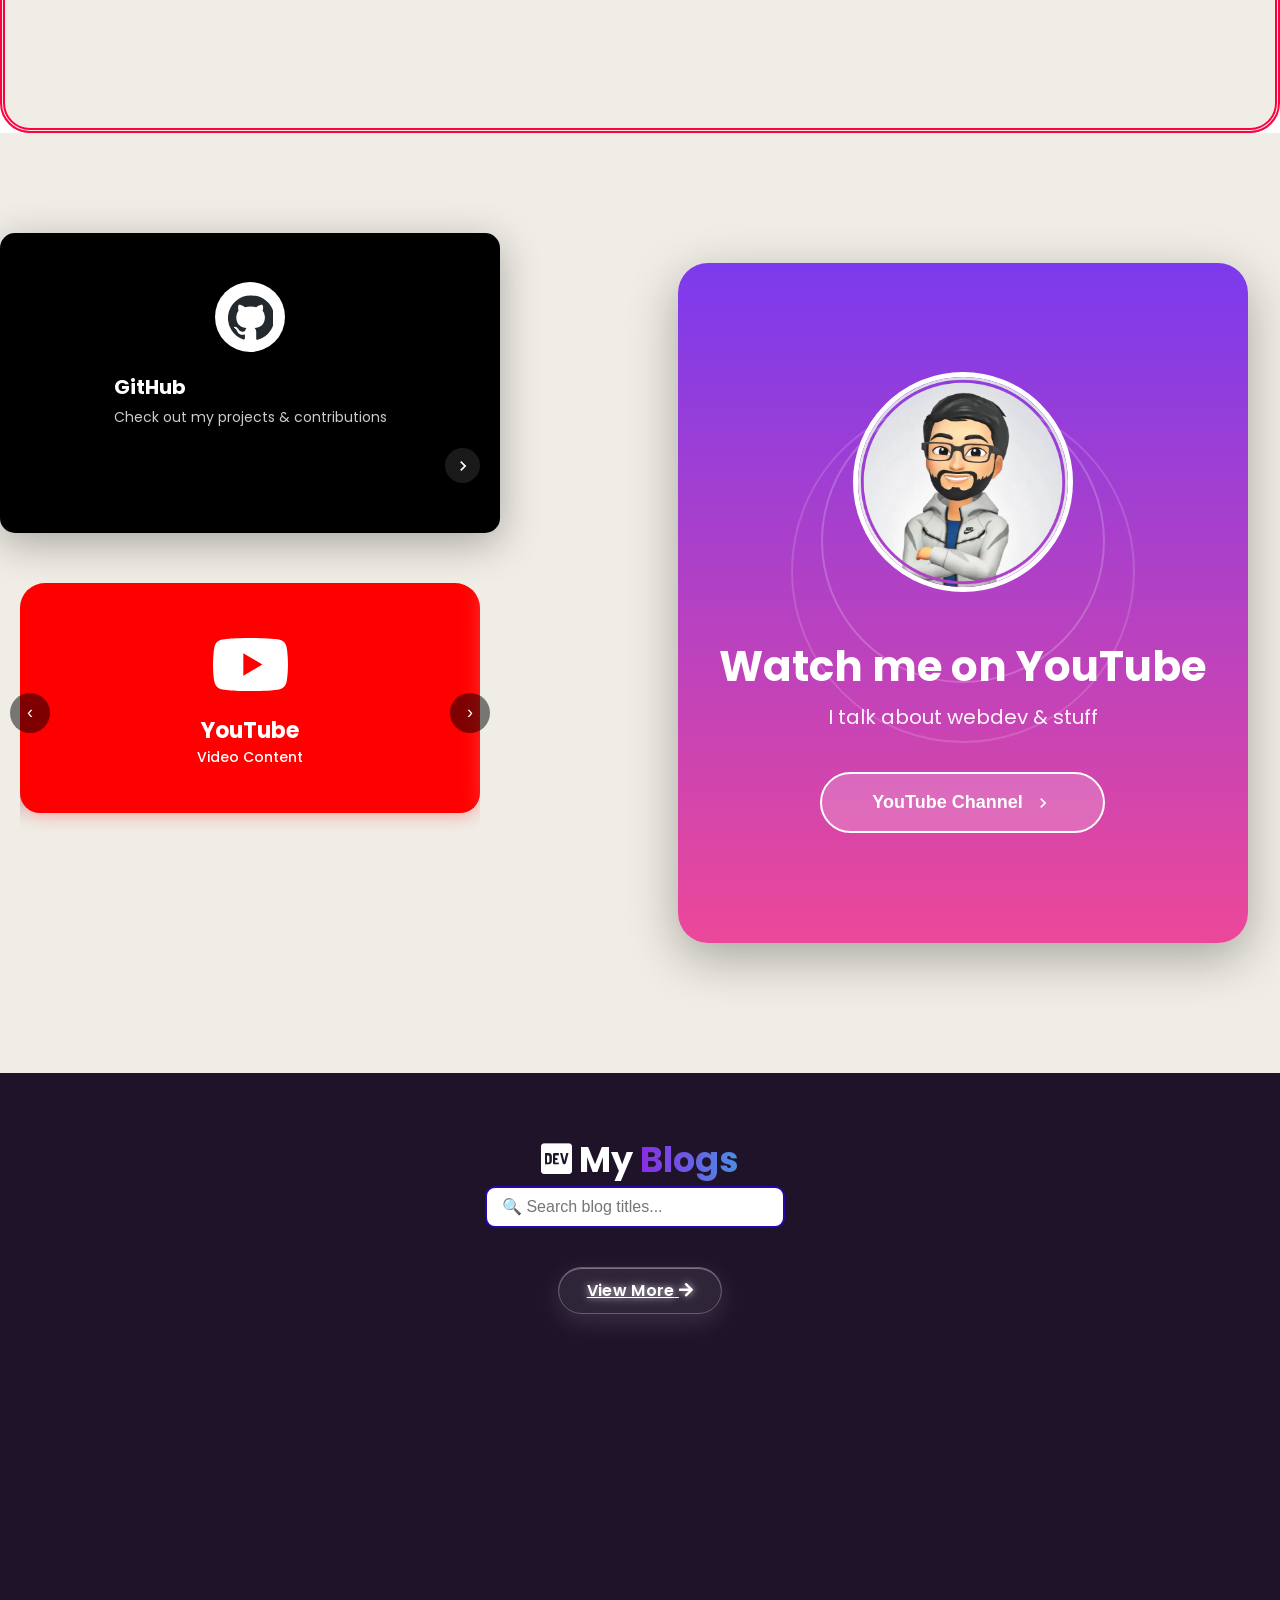
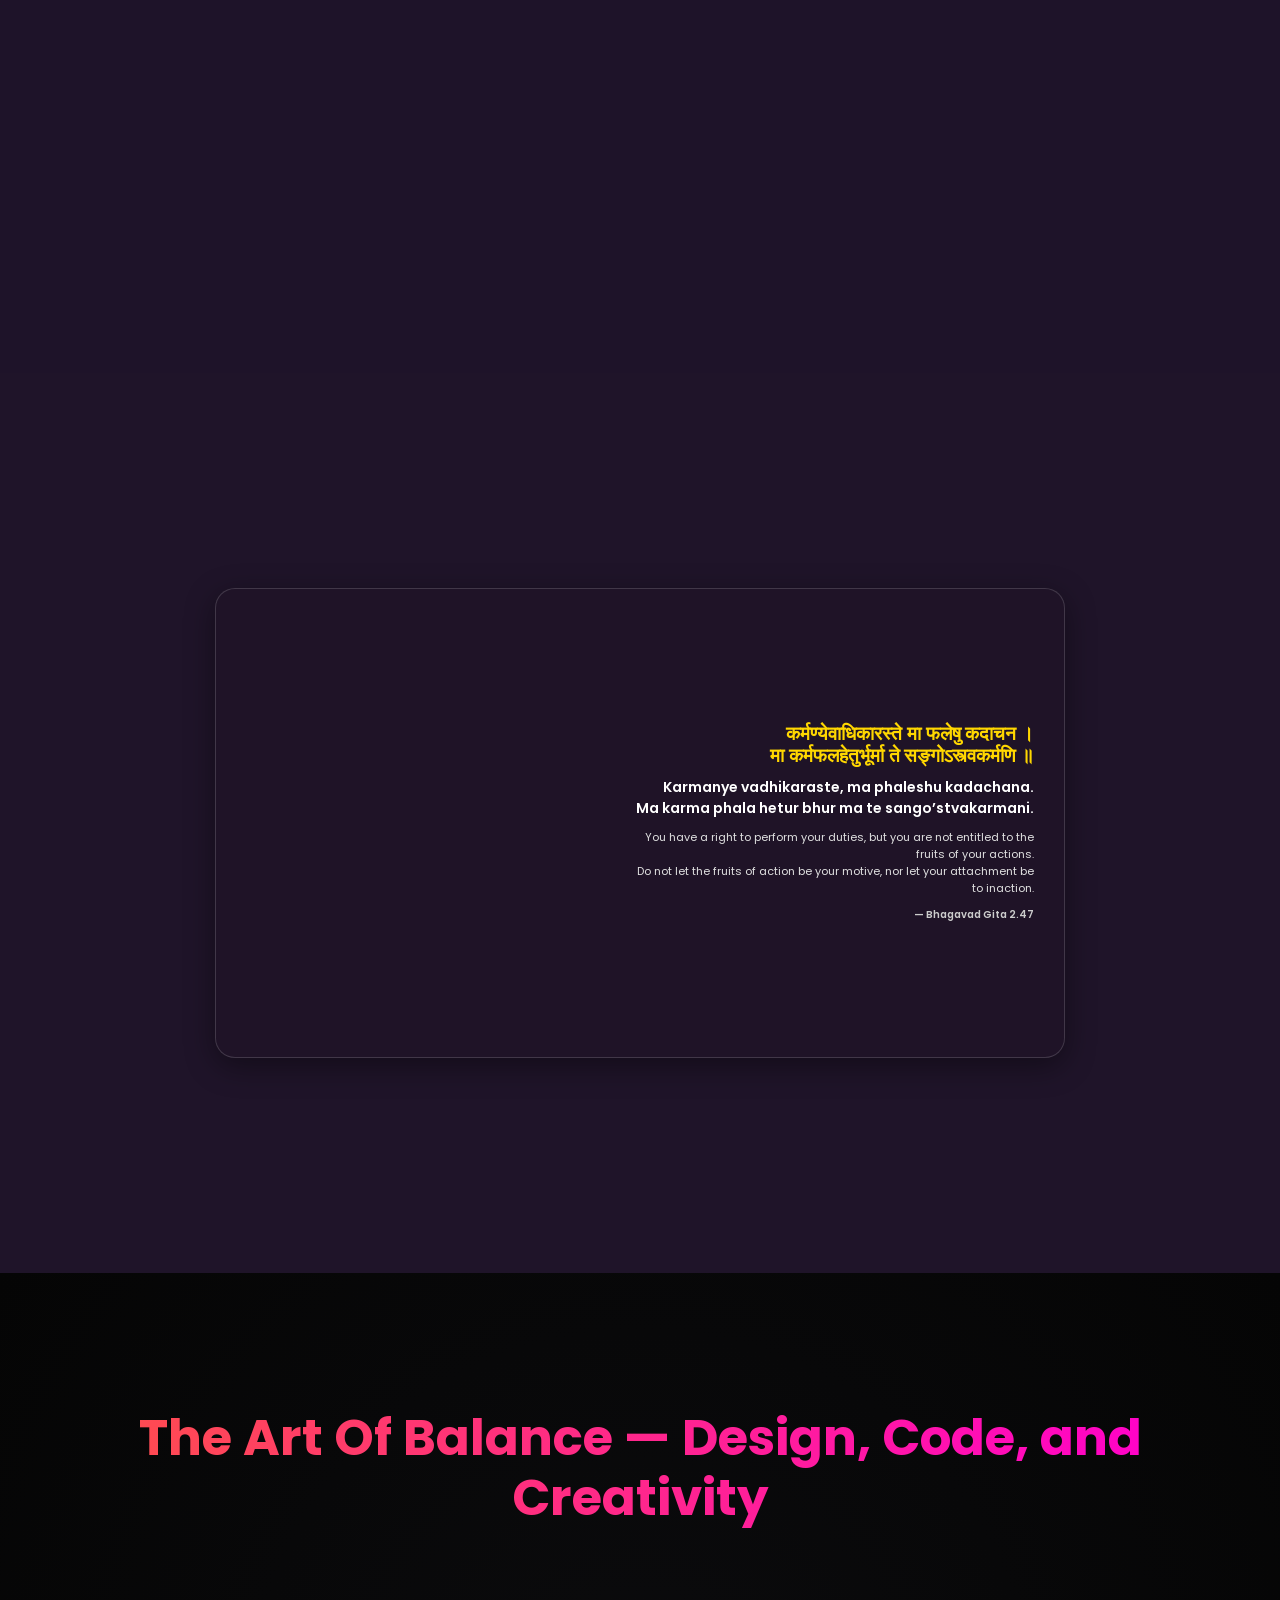
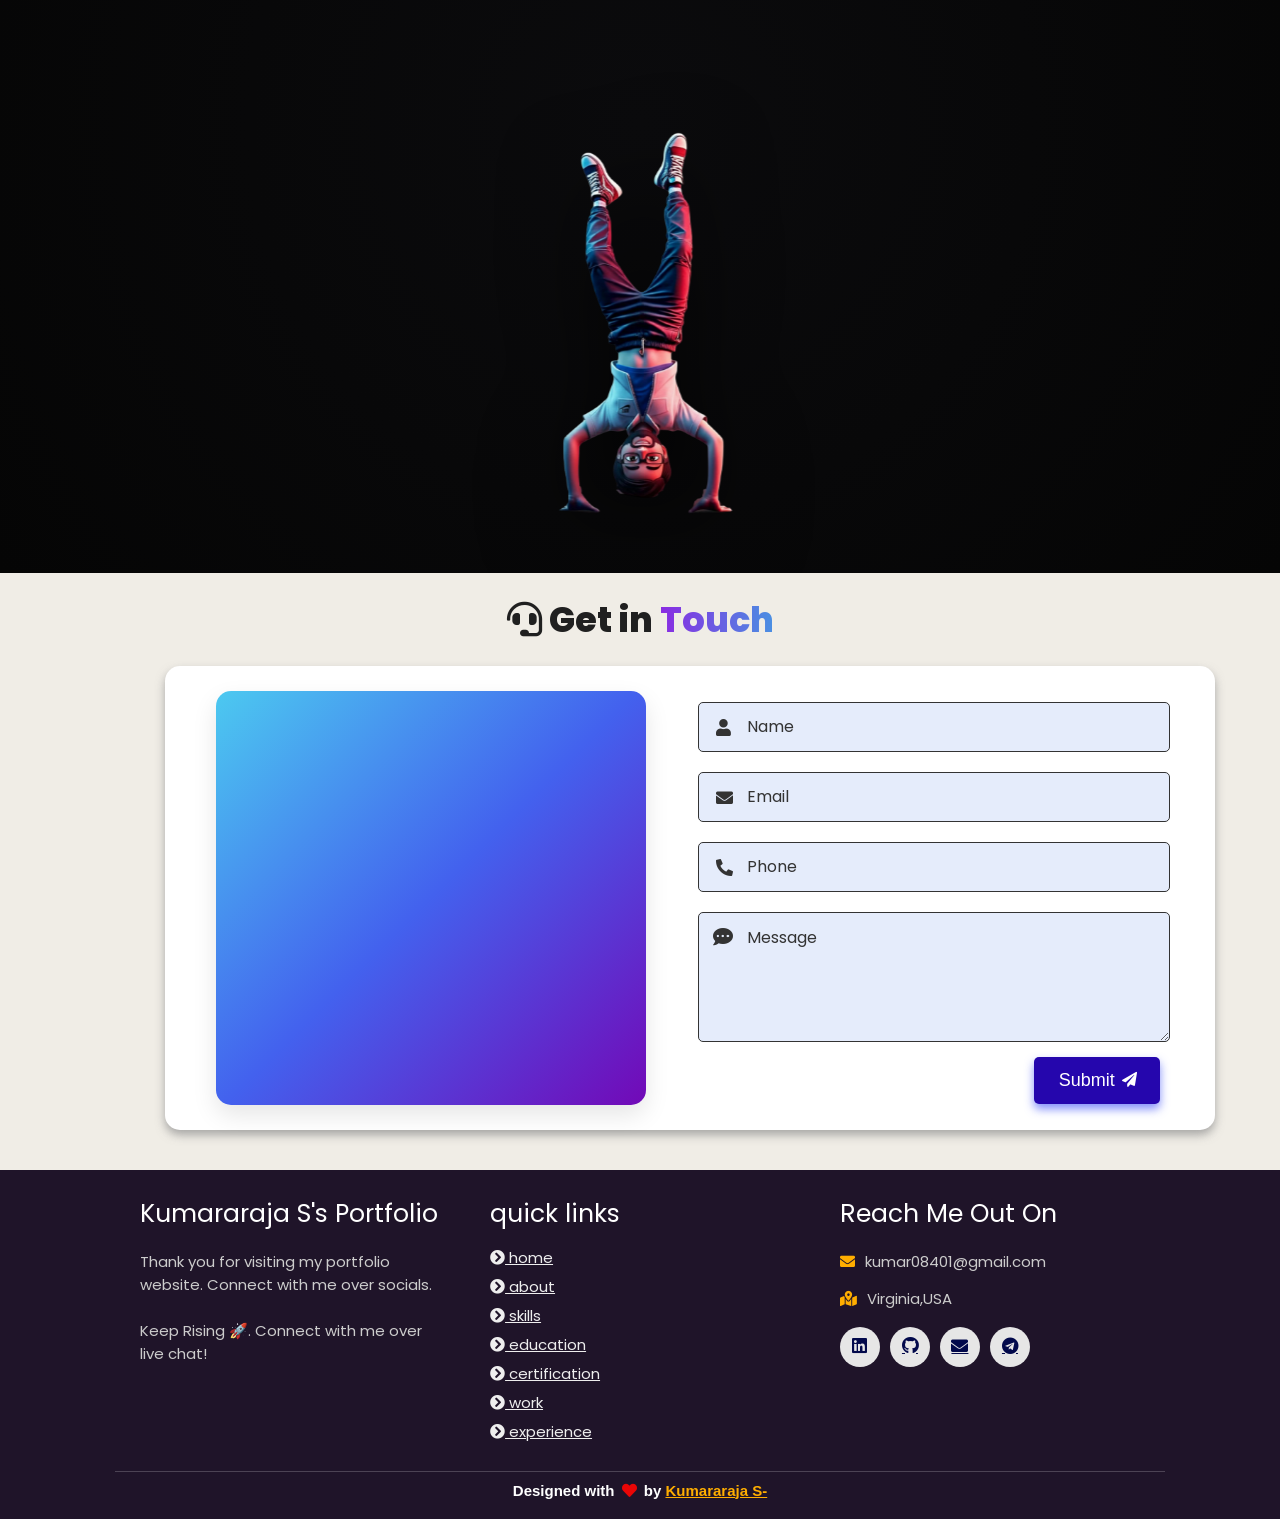
==== commit 174d1e05: "assest" ====
--- a/index.html
+++ b/index.html
@@ -237,7 +237,7 @@
         <h3>I'm Kumararaja S</h3>
         <span class="tag">Cloud & Devops Engineer</span>
 
-        <p>I am a Software Developer based in Odisha, India.
+        <p>I am a Devops Engineer based in Virginia, USA.
           I am very passionate about improving my Cloud & Devops.
           I thrive on collaboration, challenges, and creating impactful tech solutions.
           Proficient in designing and building Well-Architected solutions across multiple projects, ensuring alignment with the five pillars of operational excellence, security, reliability, performance efficiency, and cost optimization.
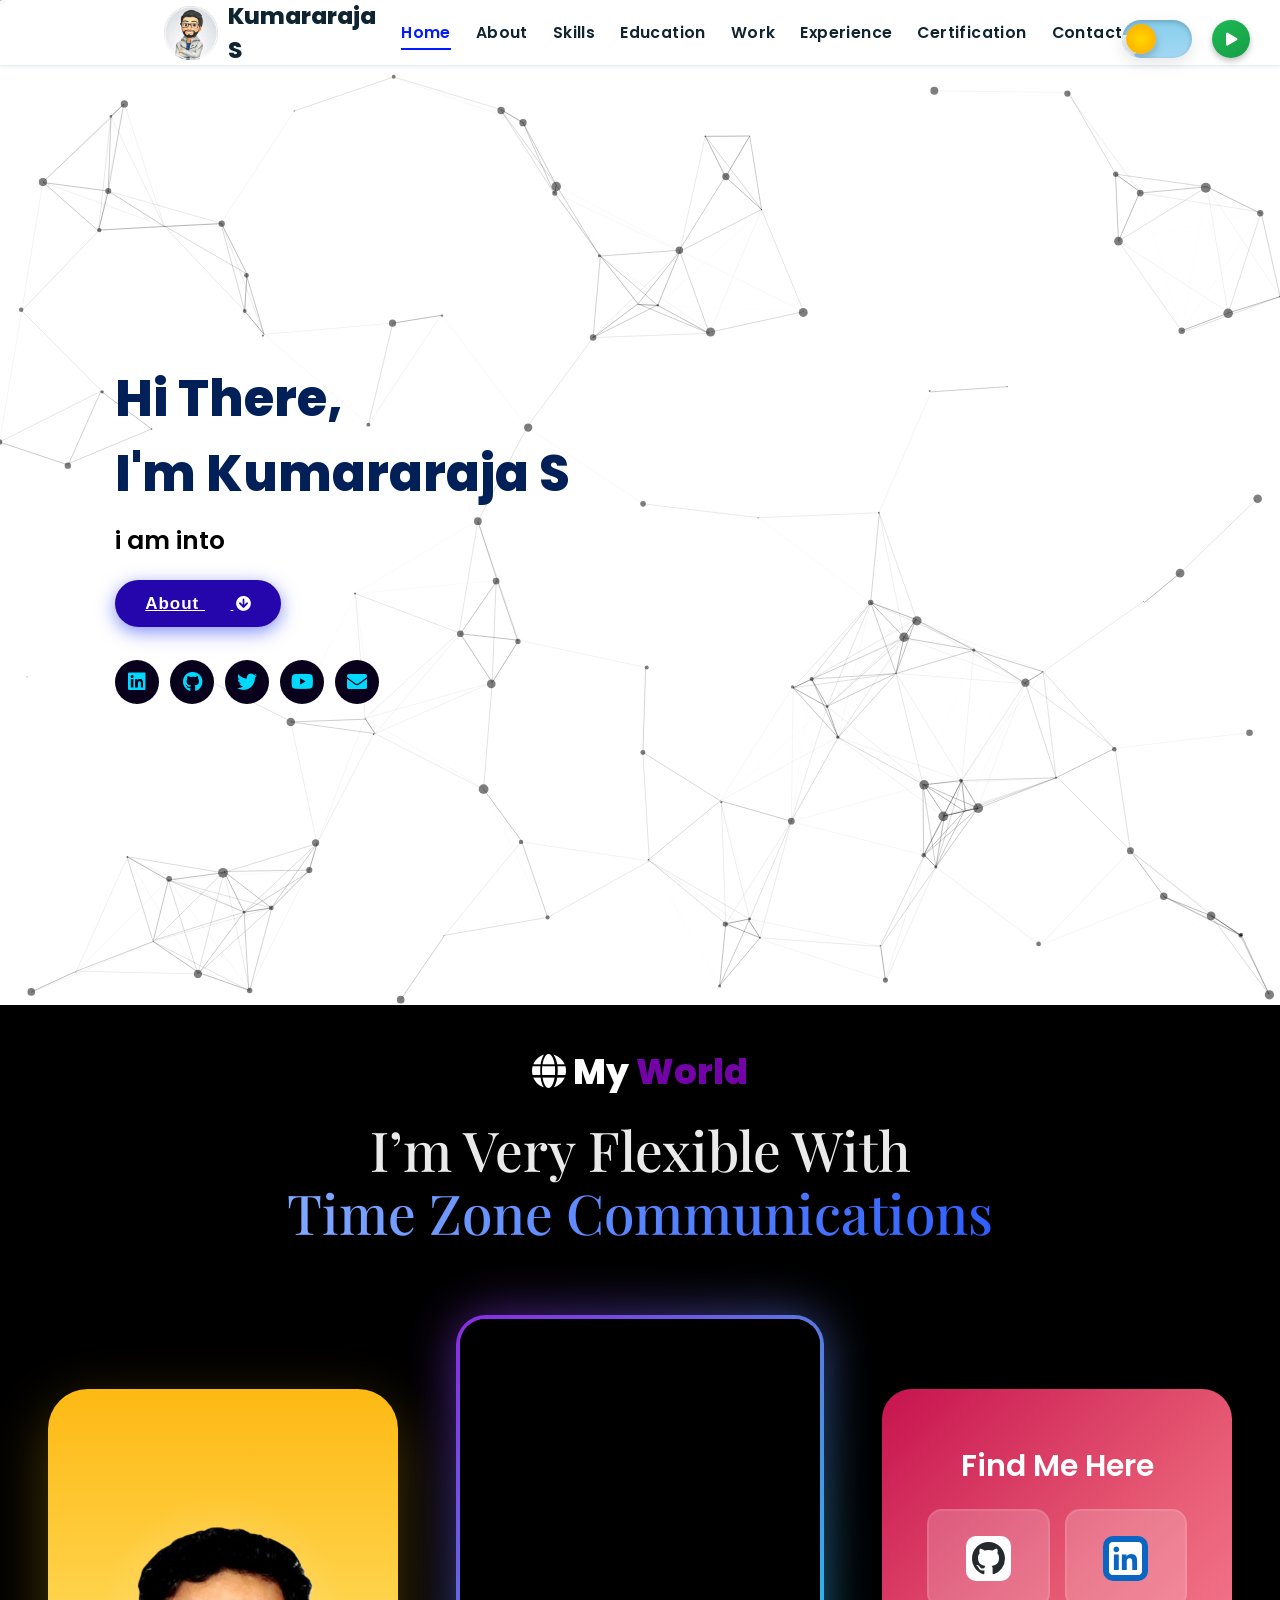
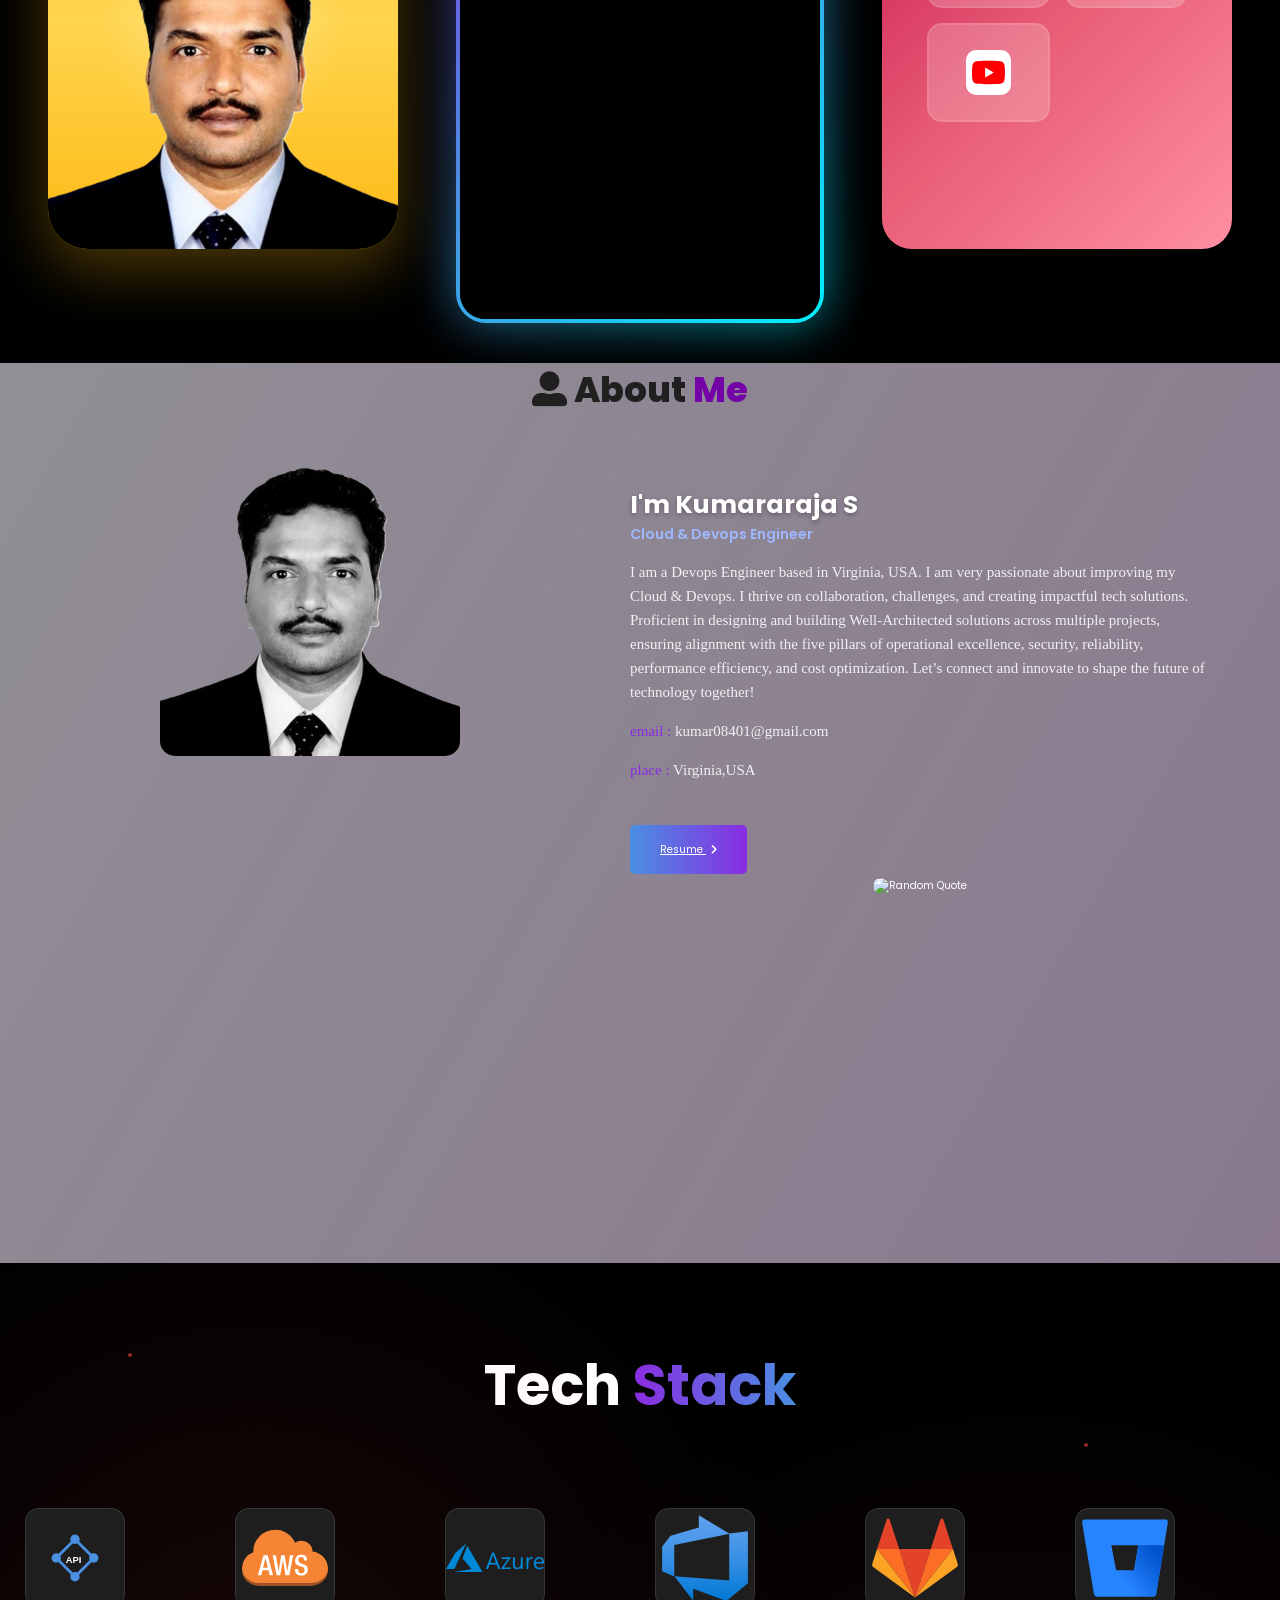
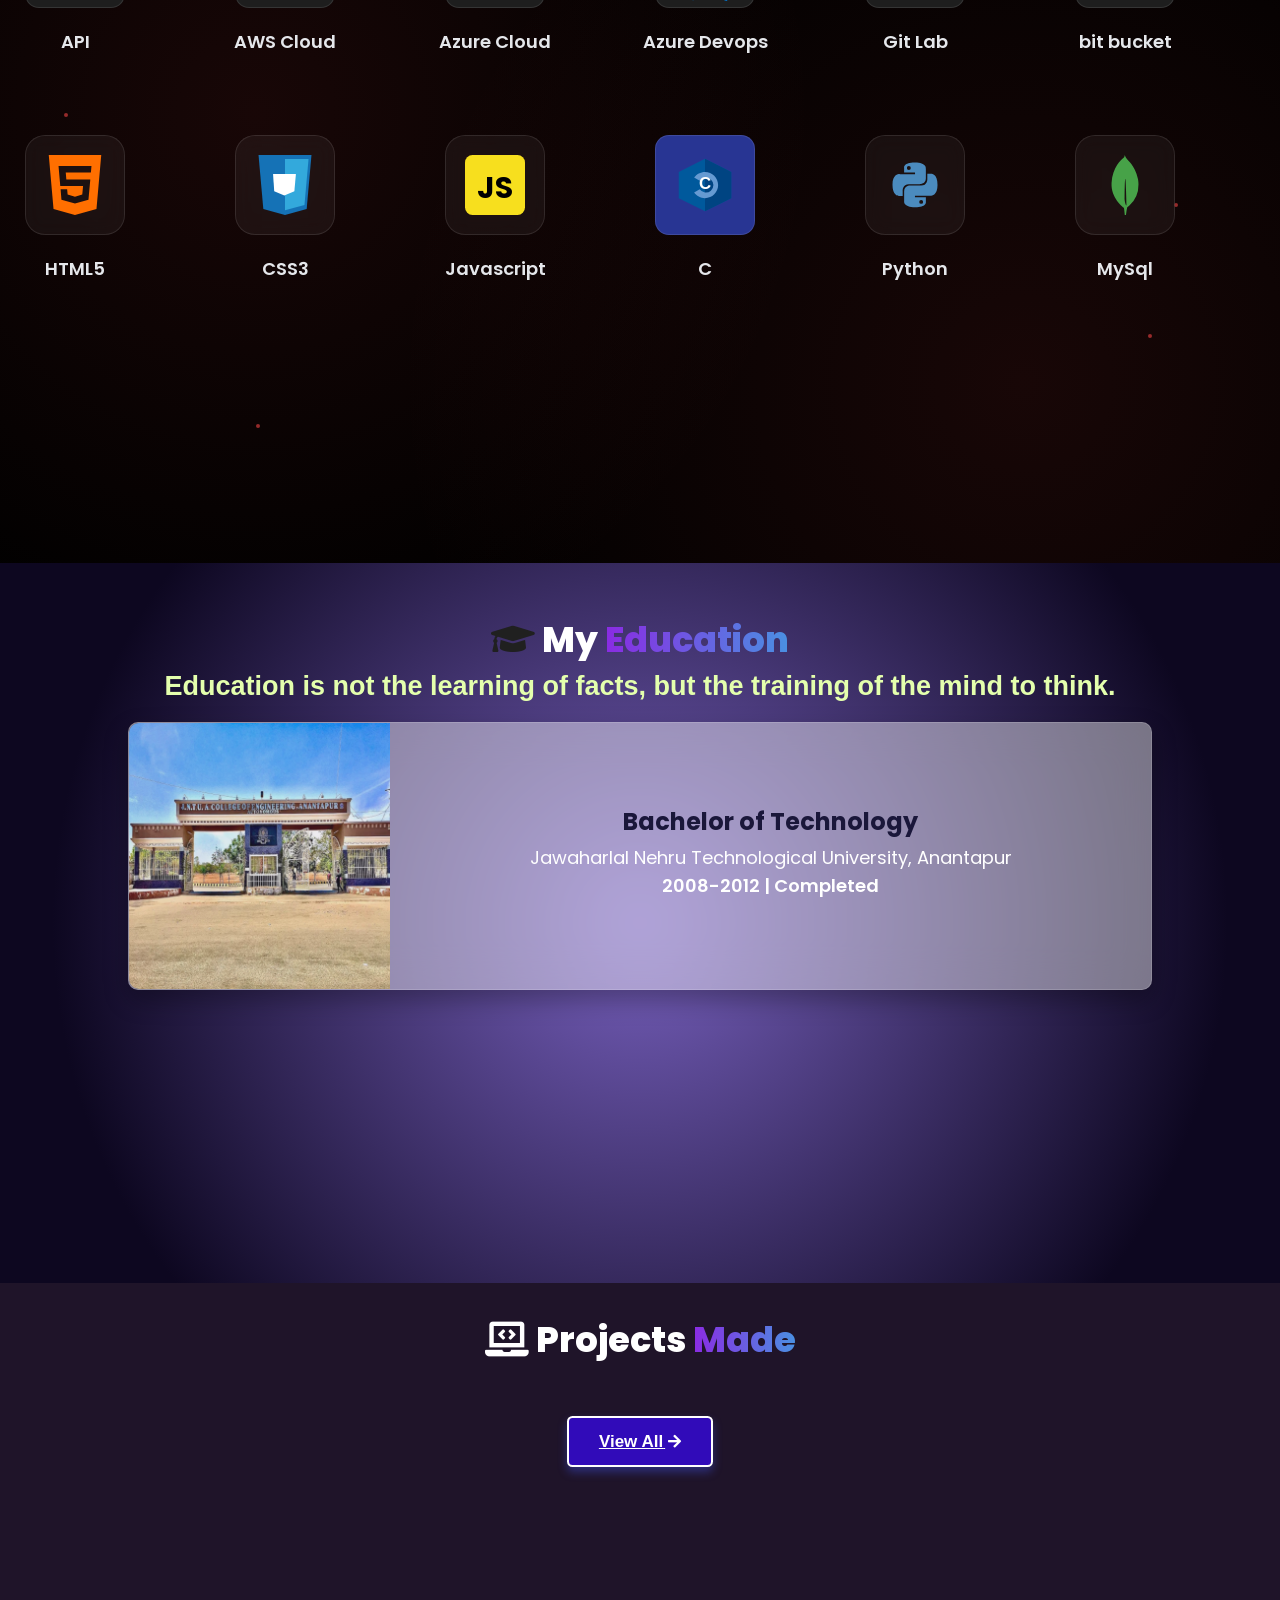
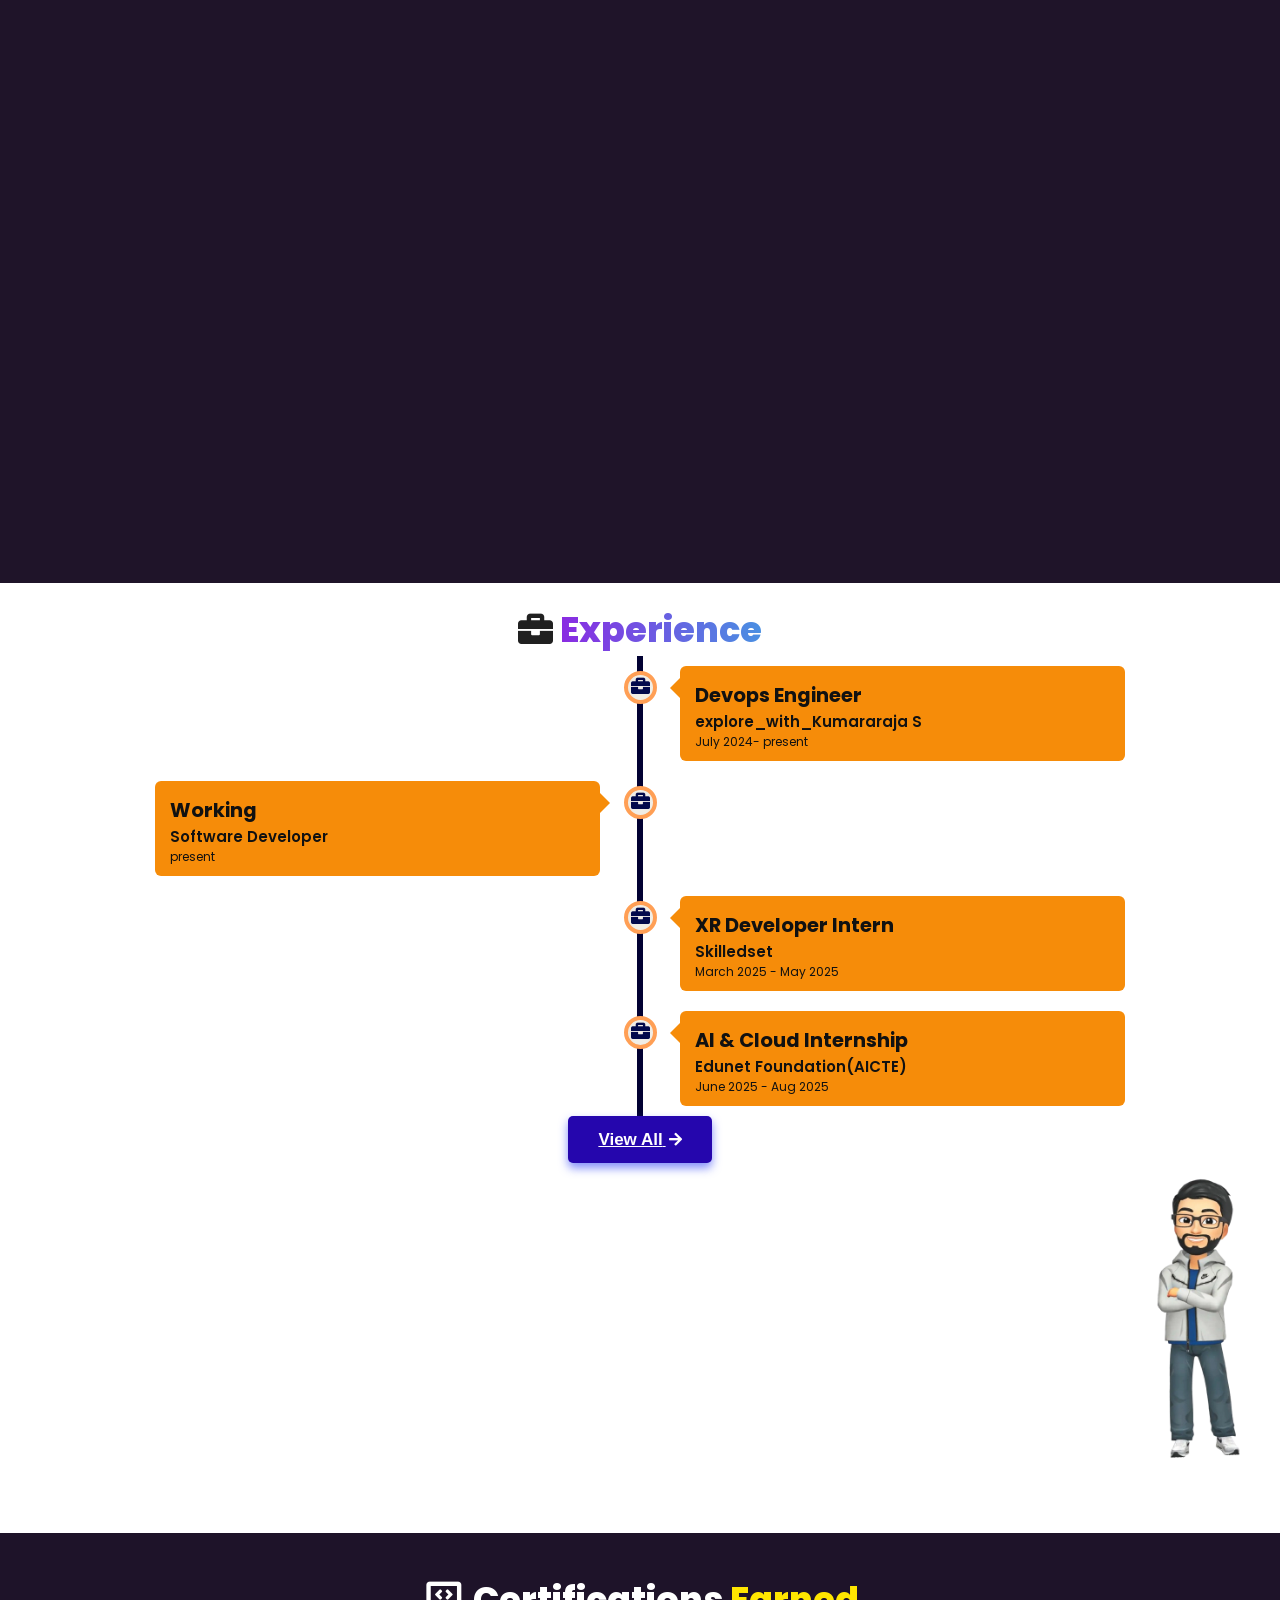
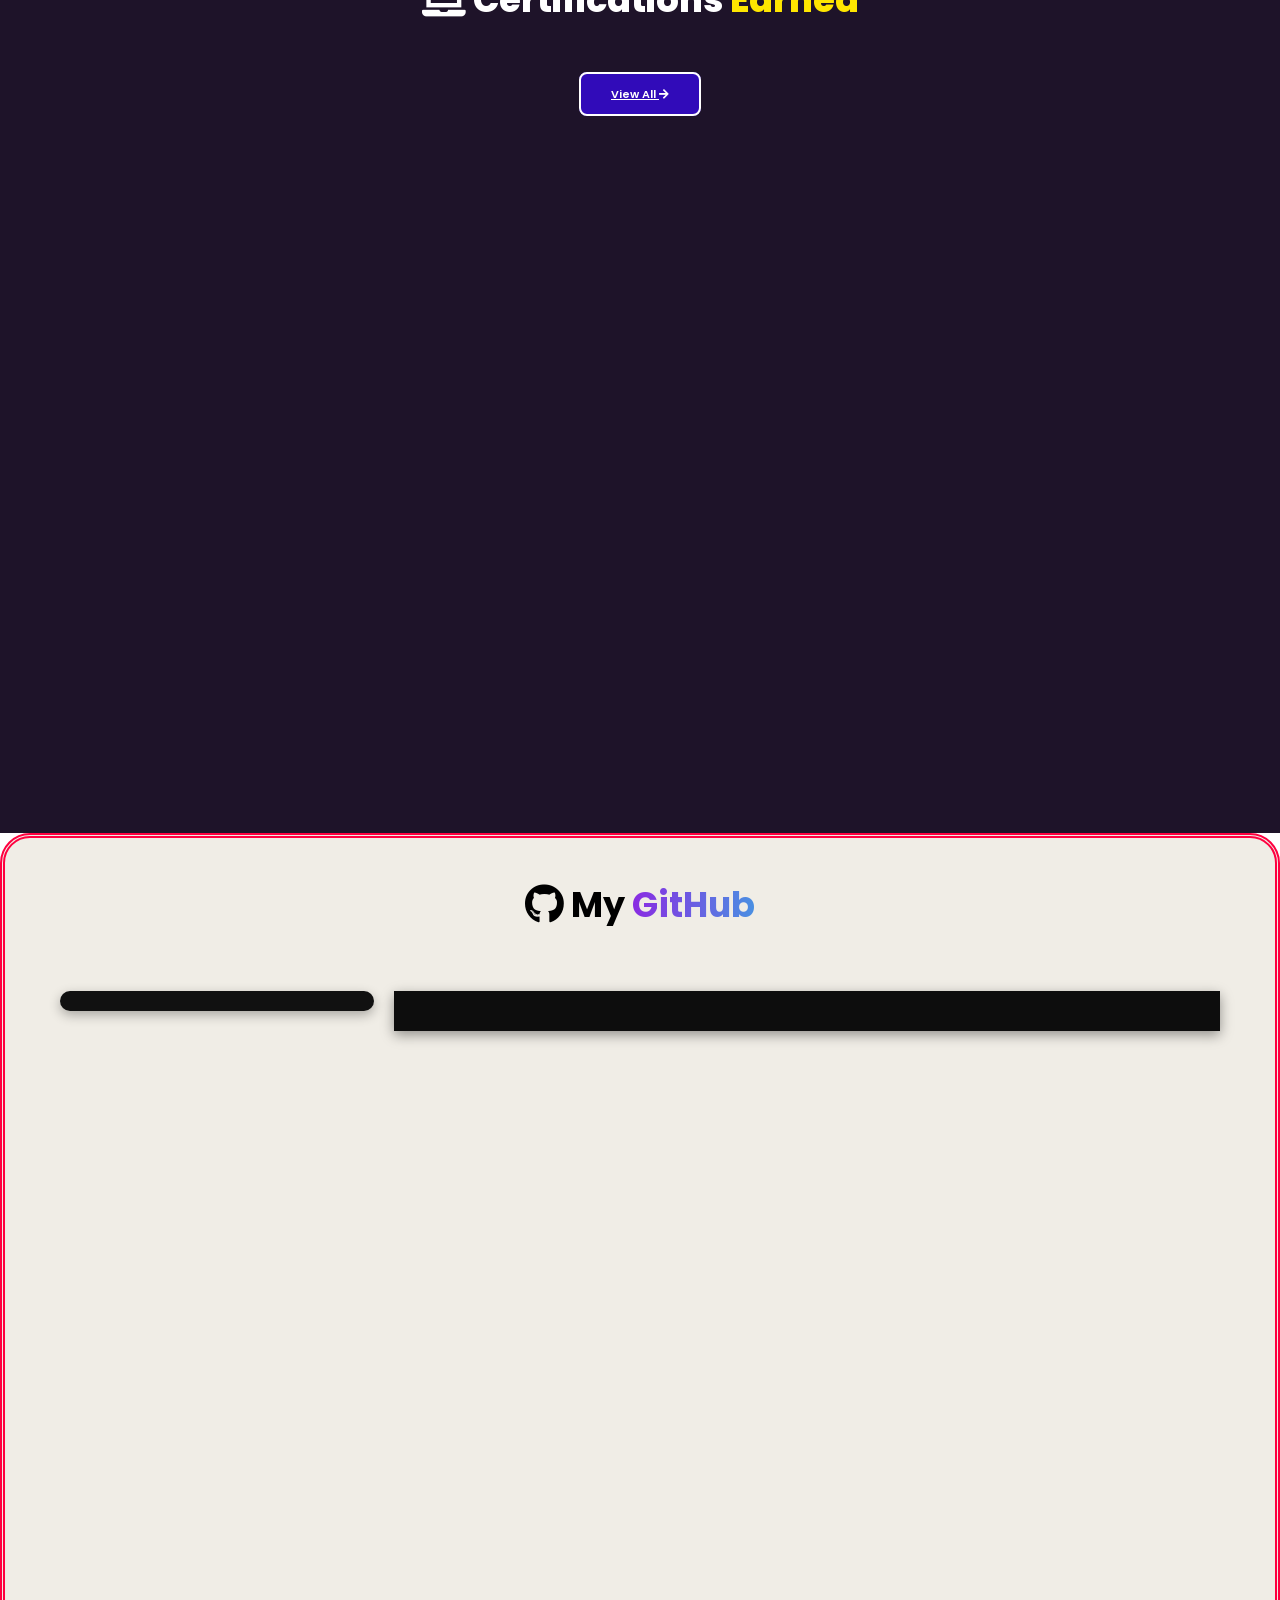
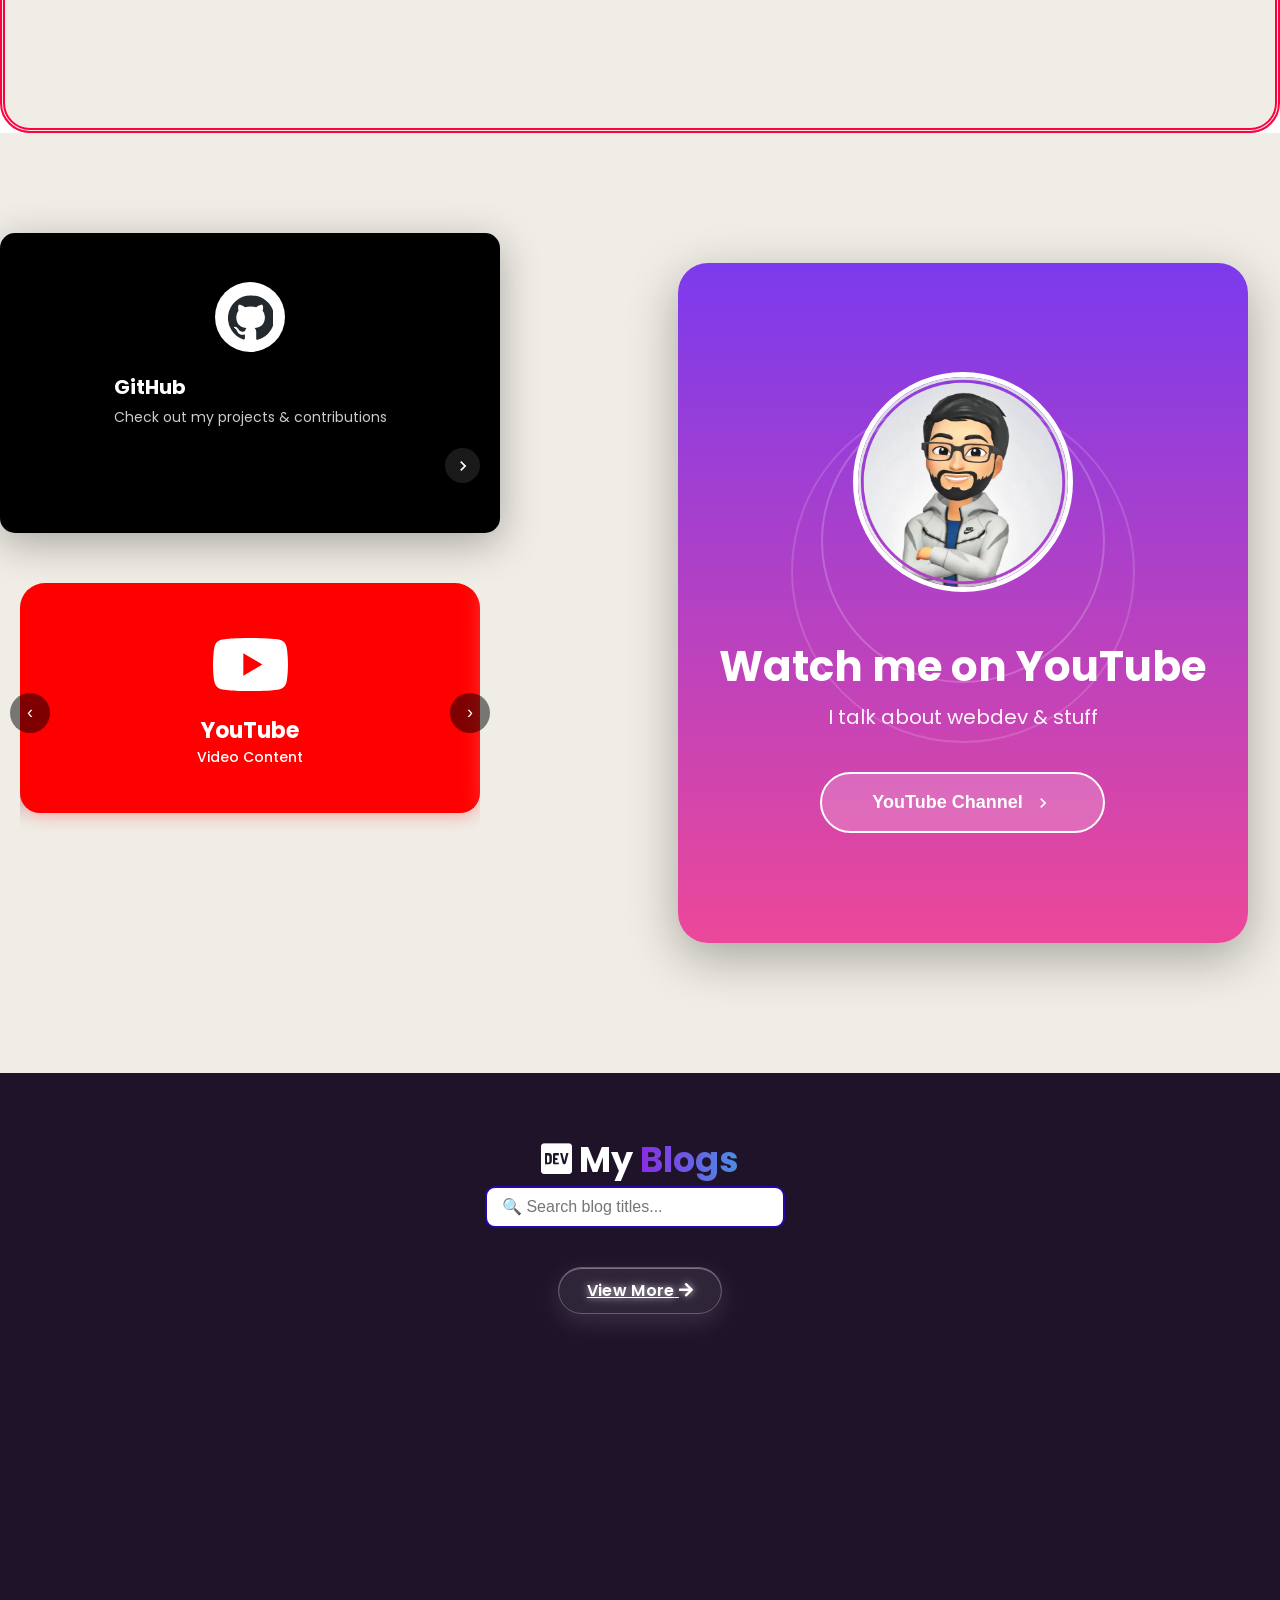
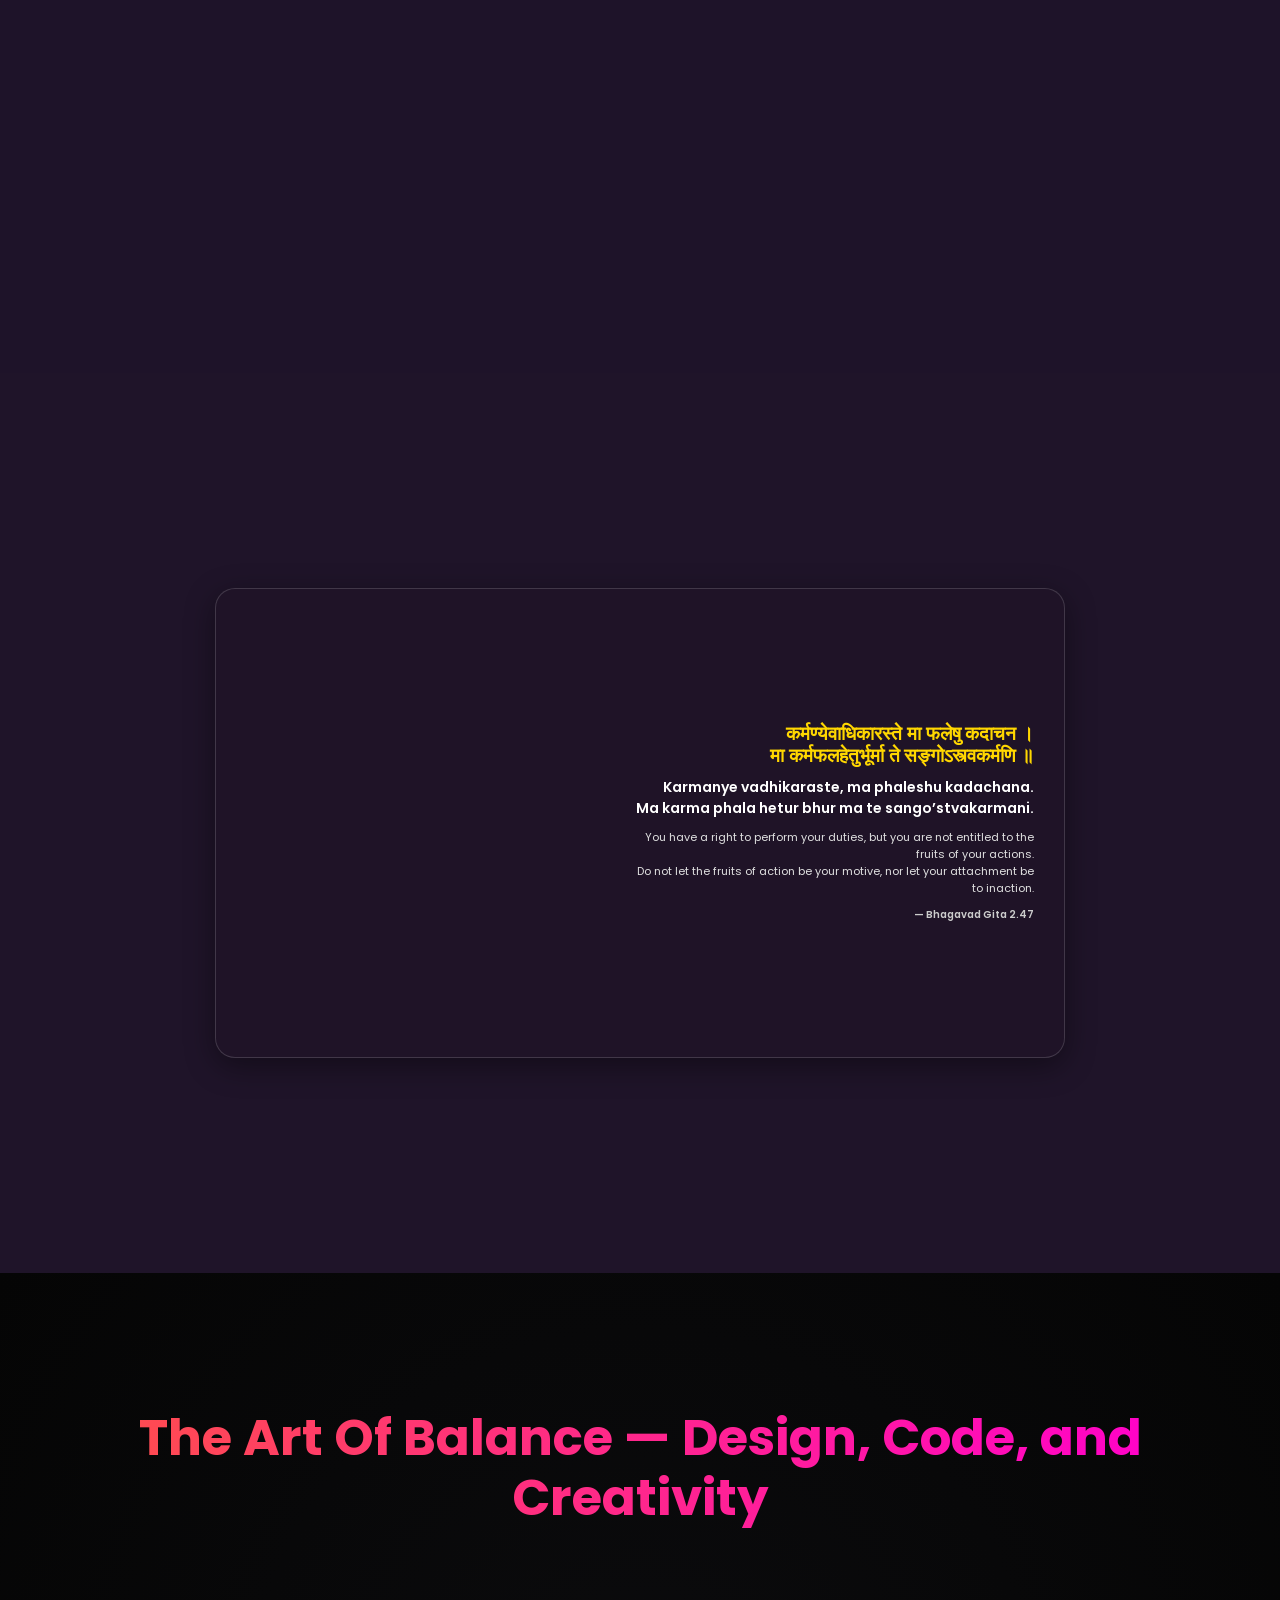
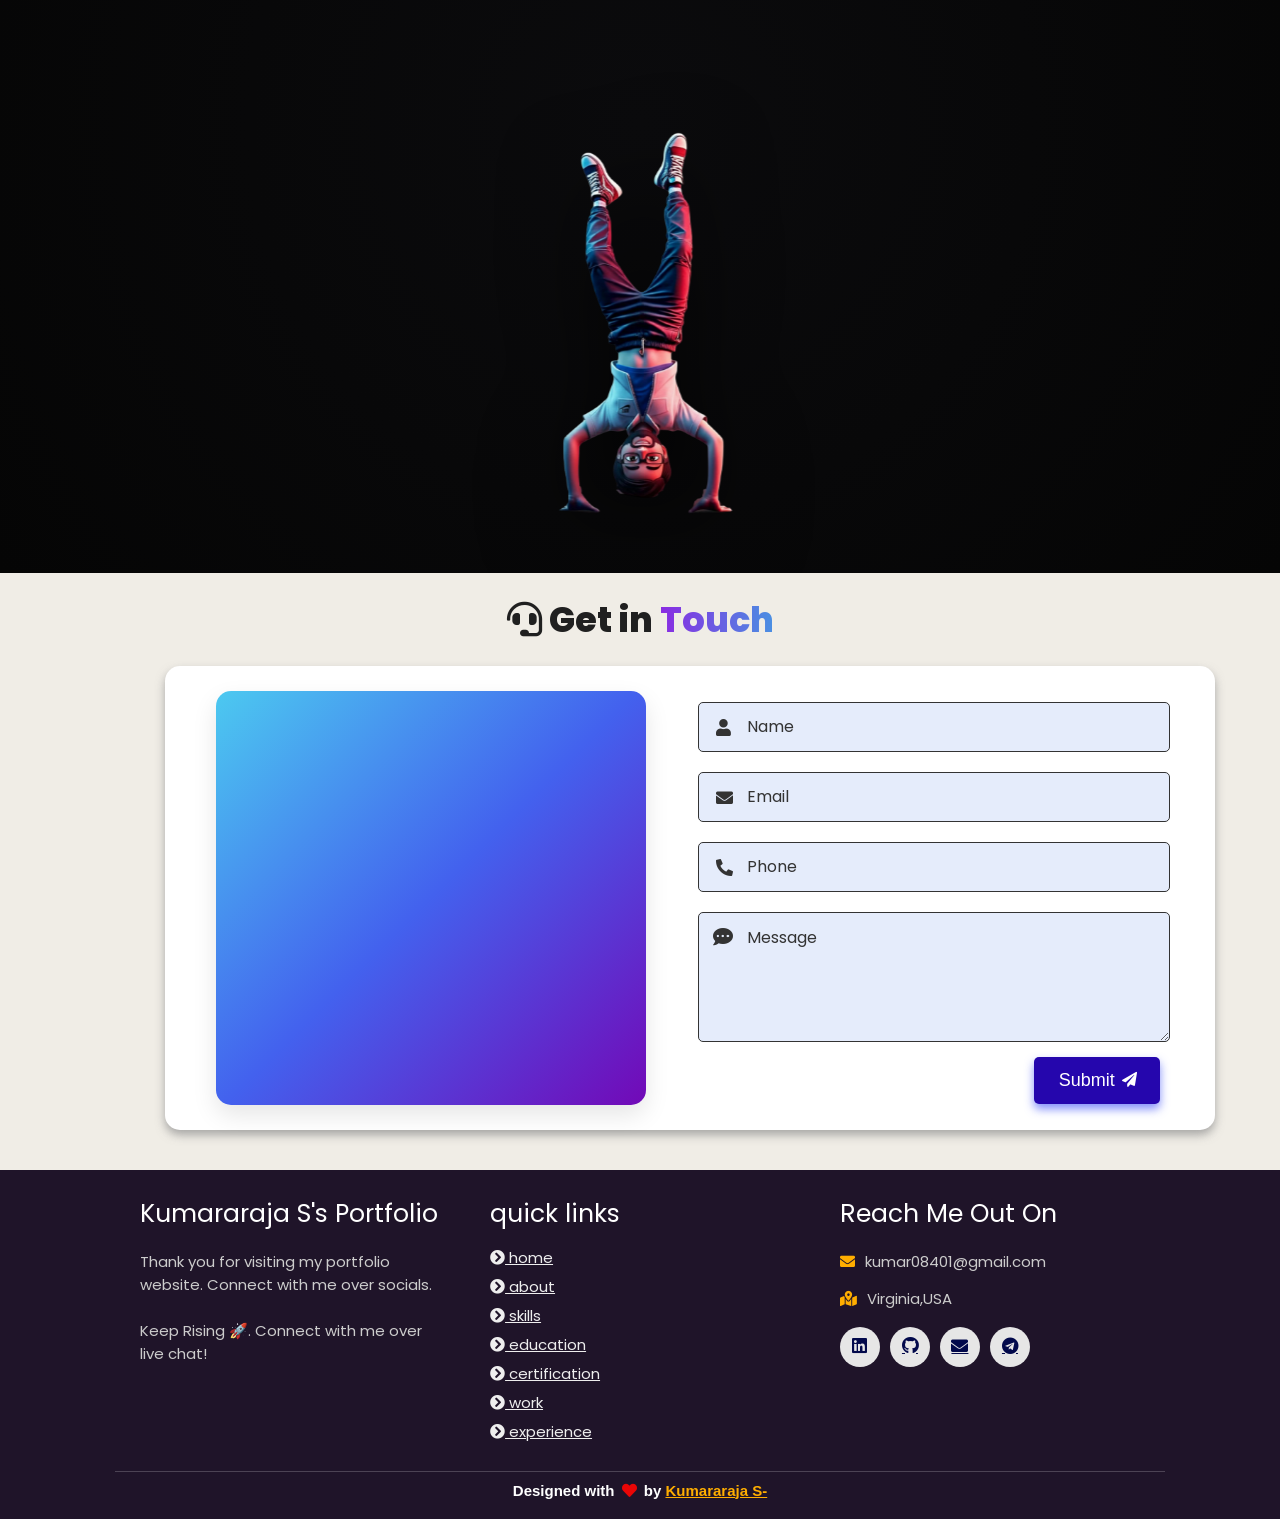
==== commit 357b5cf2: "first exp" ====
--- a/index.html
+++ b/index.html
@@ -722,11 +722,11 @@
       <div class="container right">
         <div class="content">
           <div class="tag">
-            <h2>Content Creator</h2>
+            <h2>Devops Engineer </h2>
           </div>
           <div class="desc">
             <h3>explore_with_Kumararaja S</h3>
-            <p>June 2019- present</p>
+            <p>July 2024- present</p>
           </div>
         </div>
       </div>
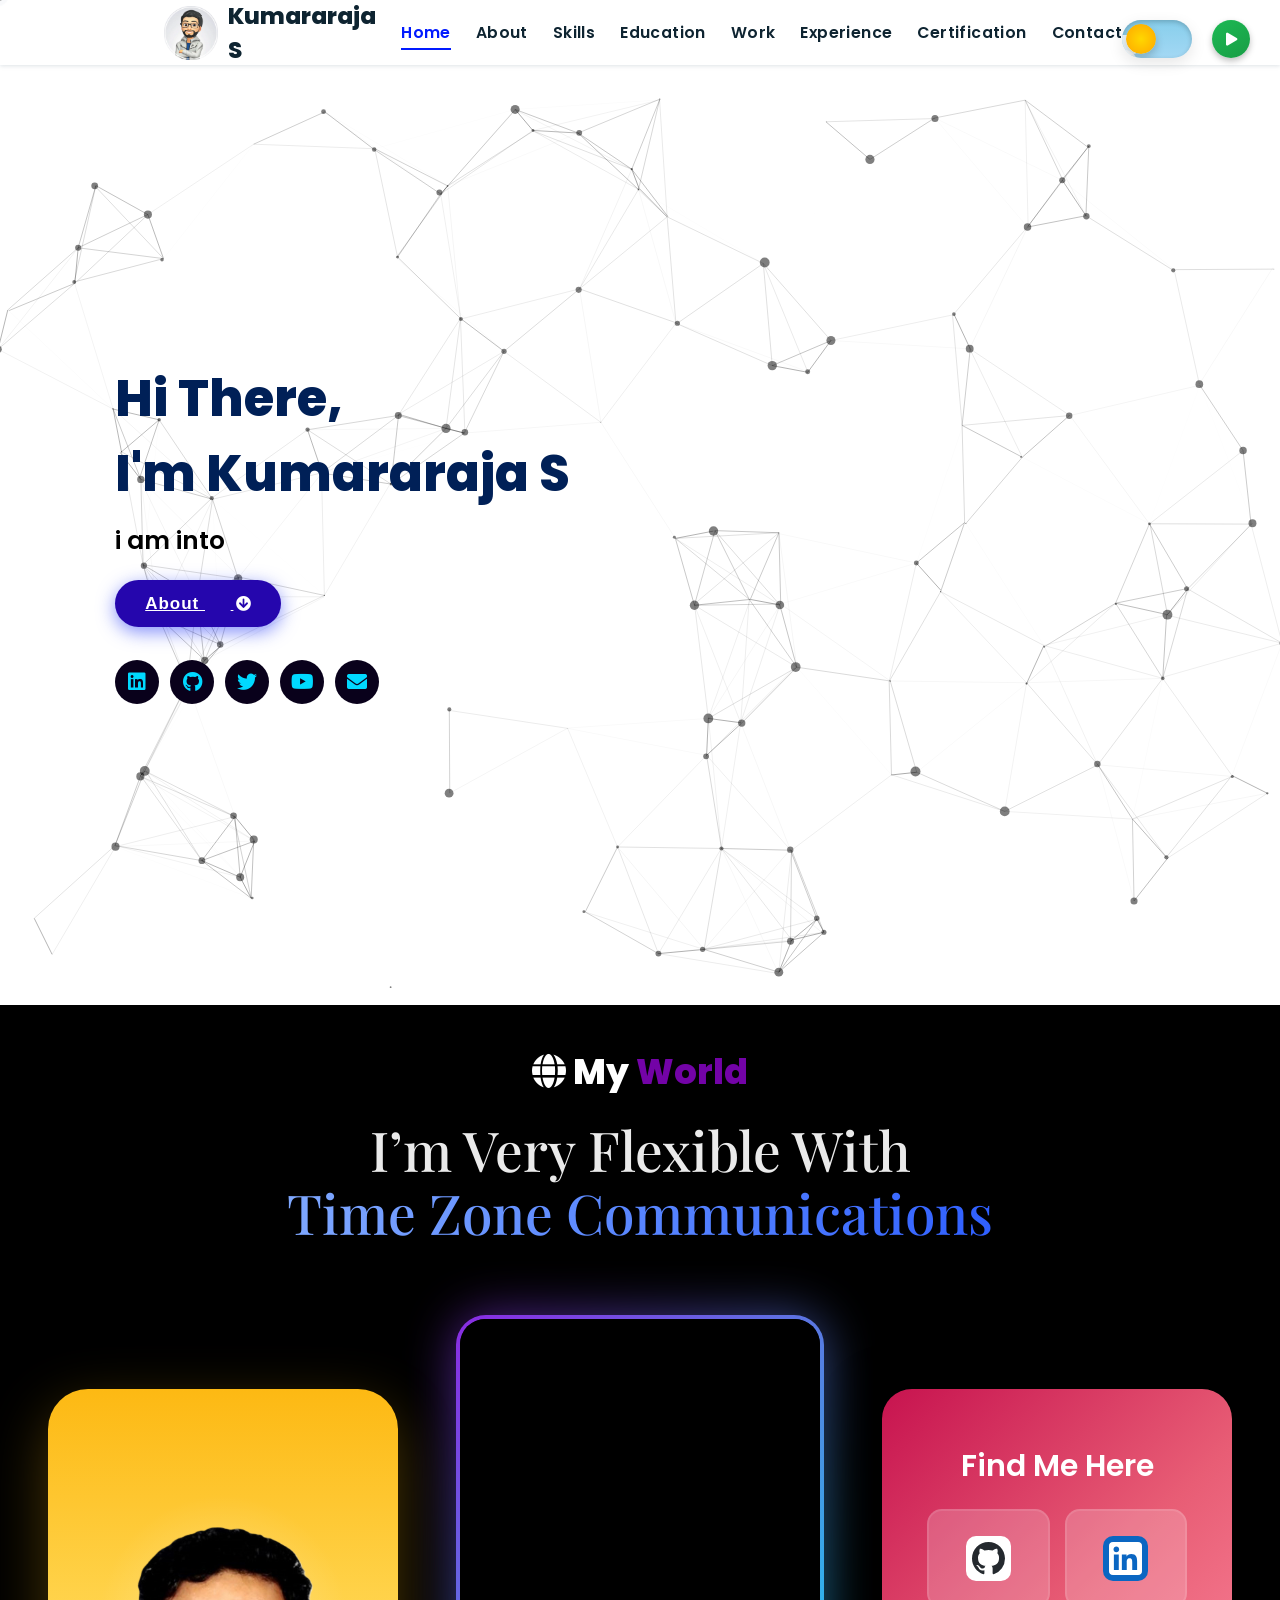
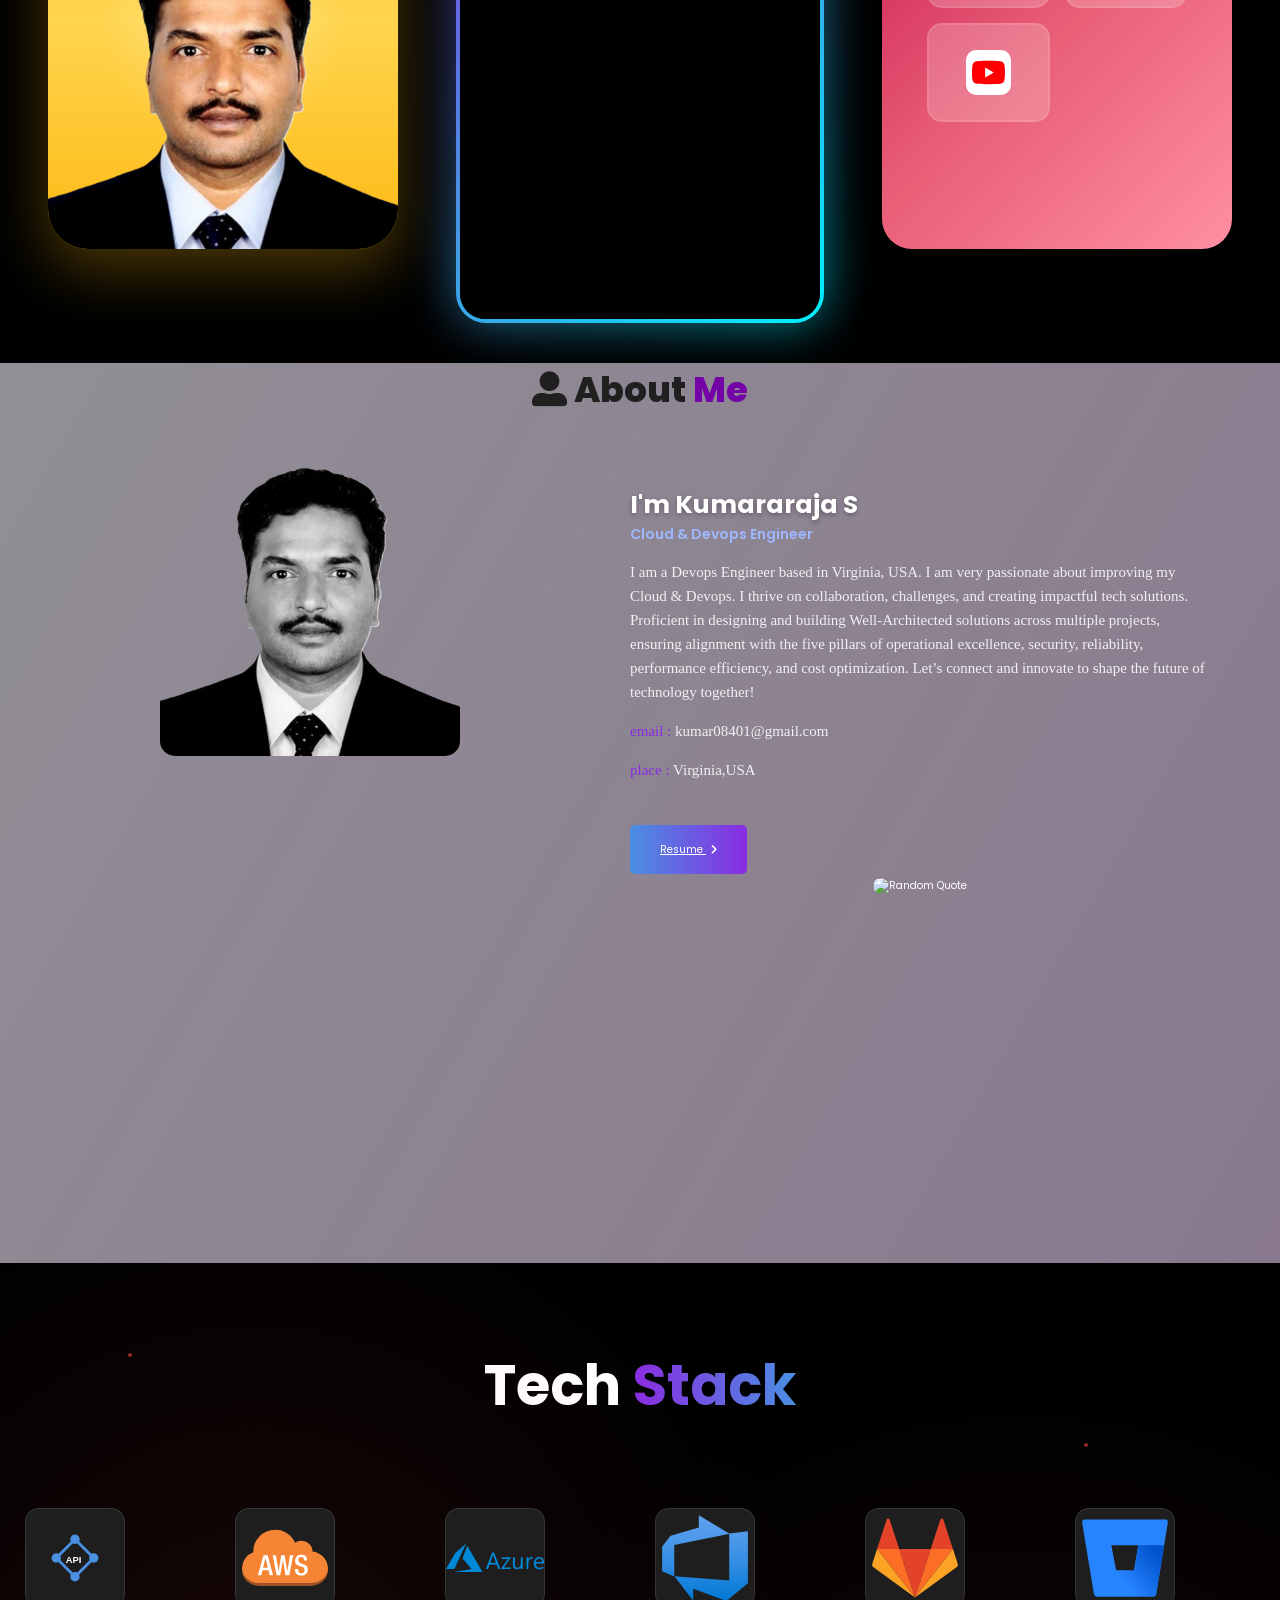
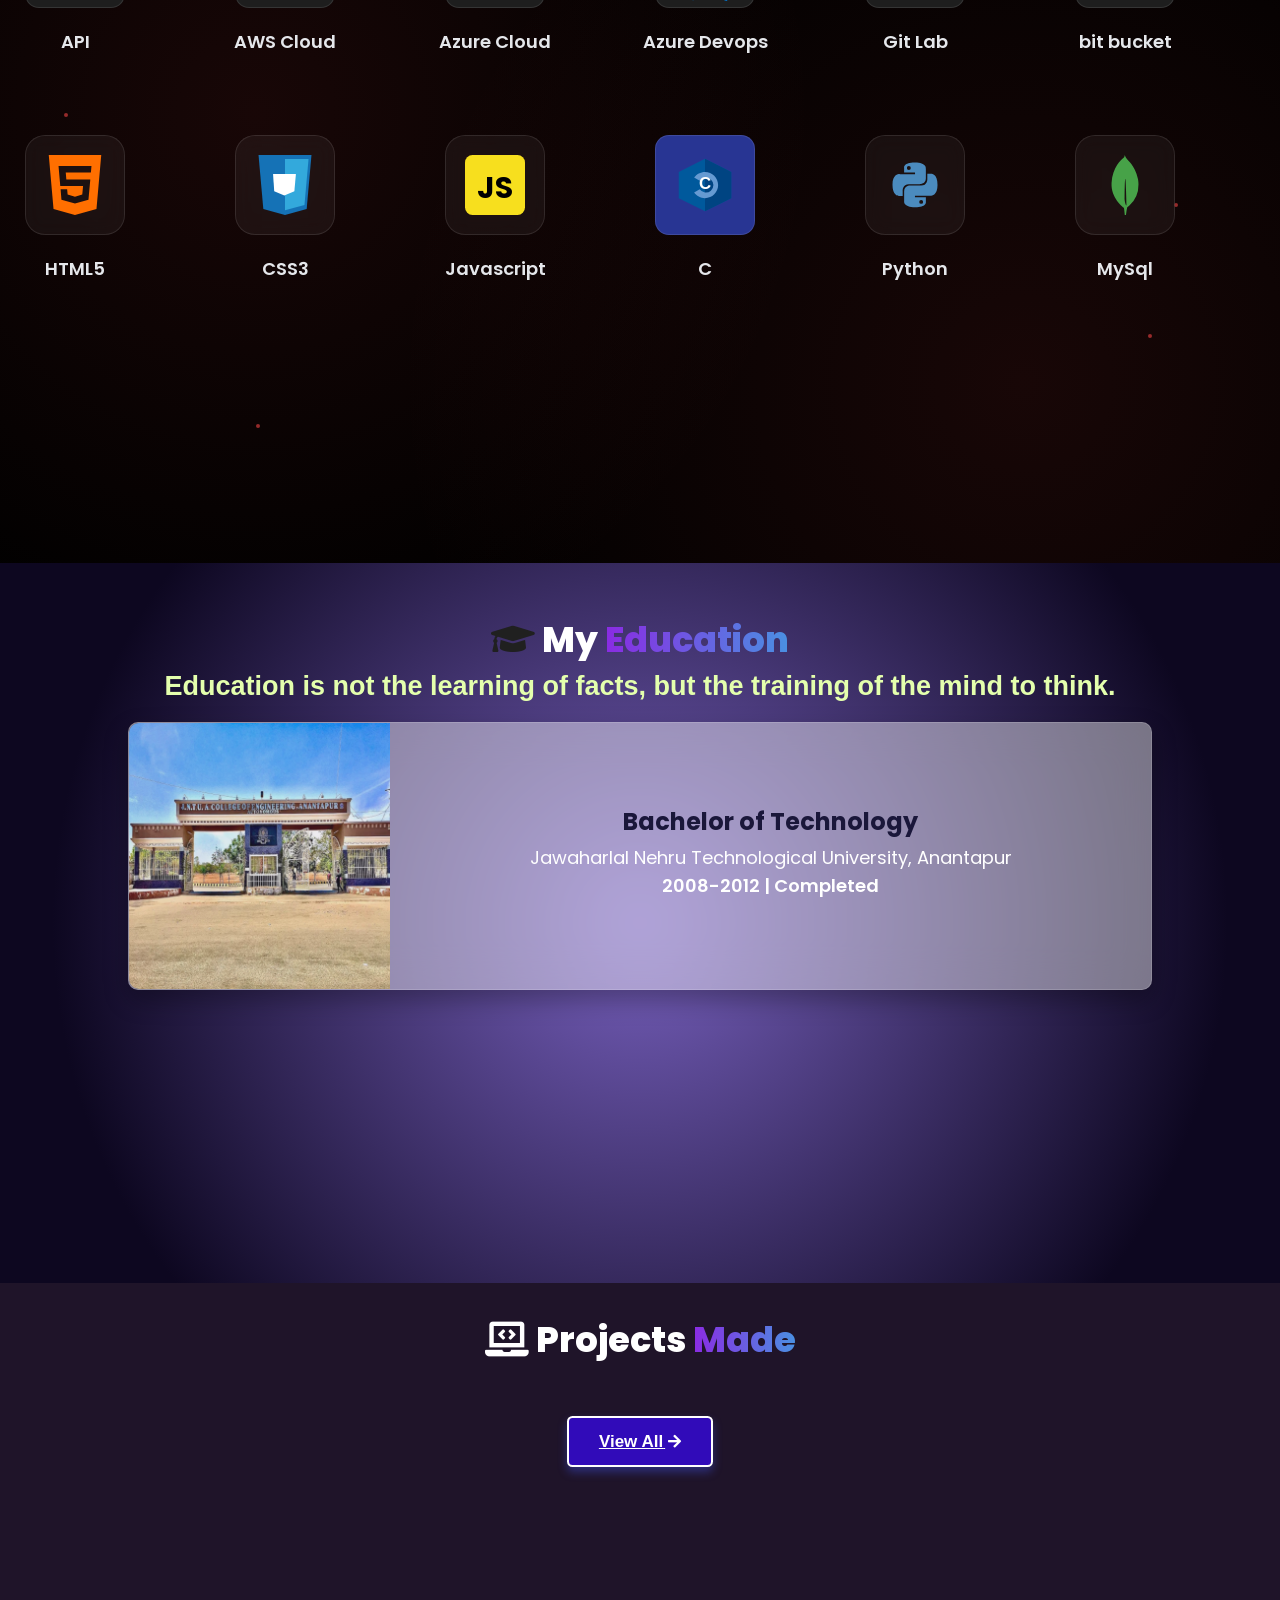
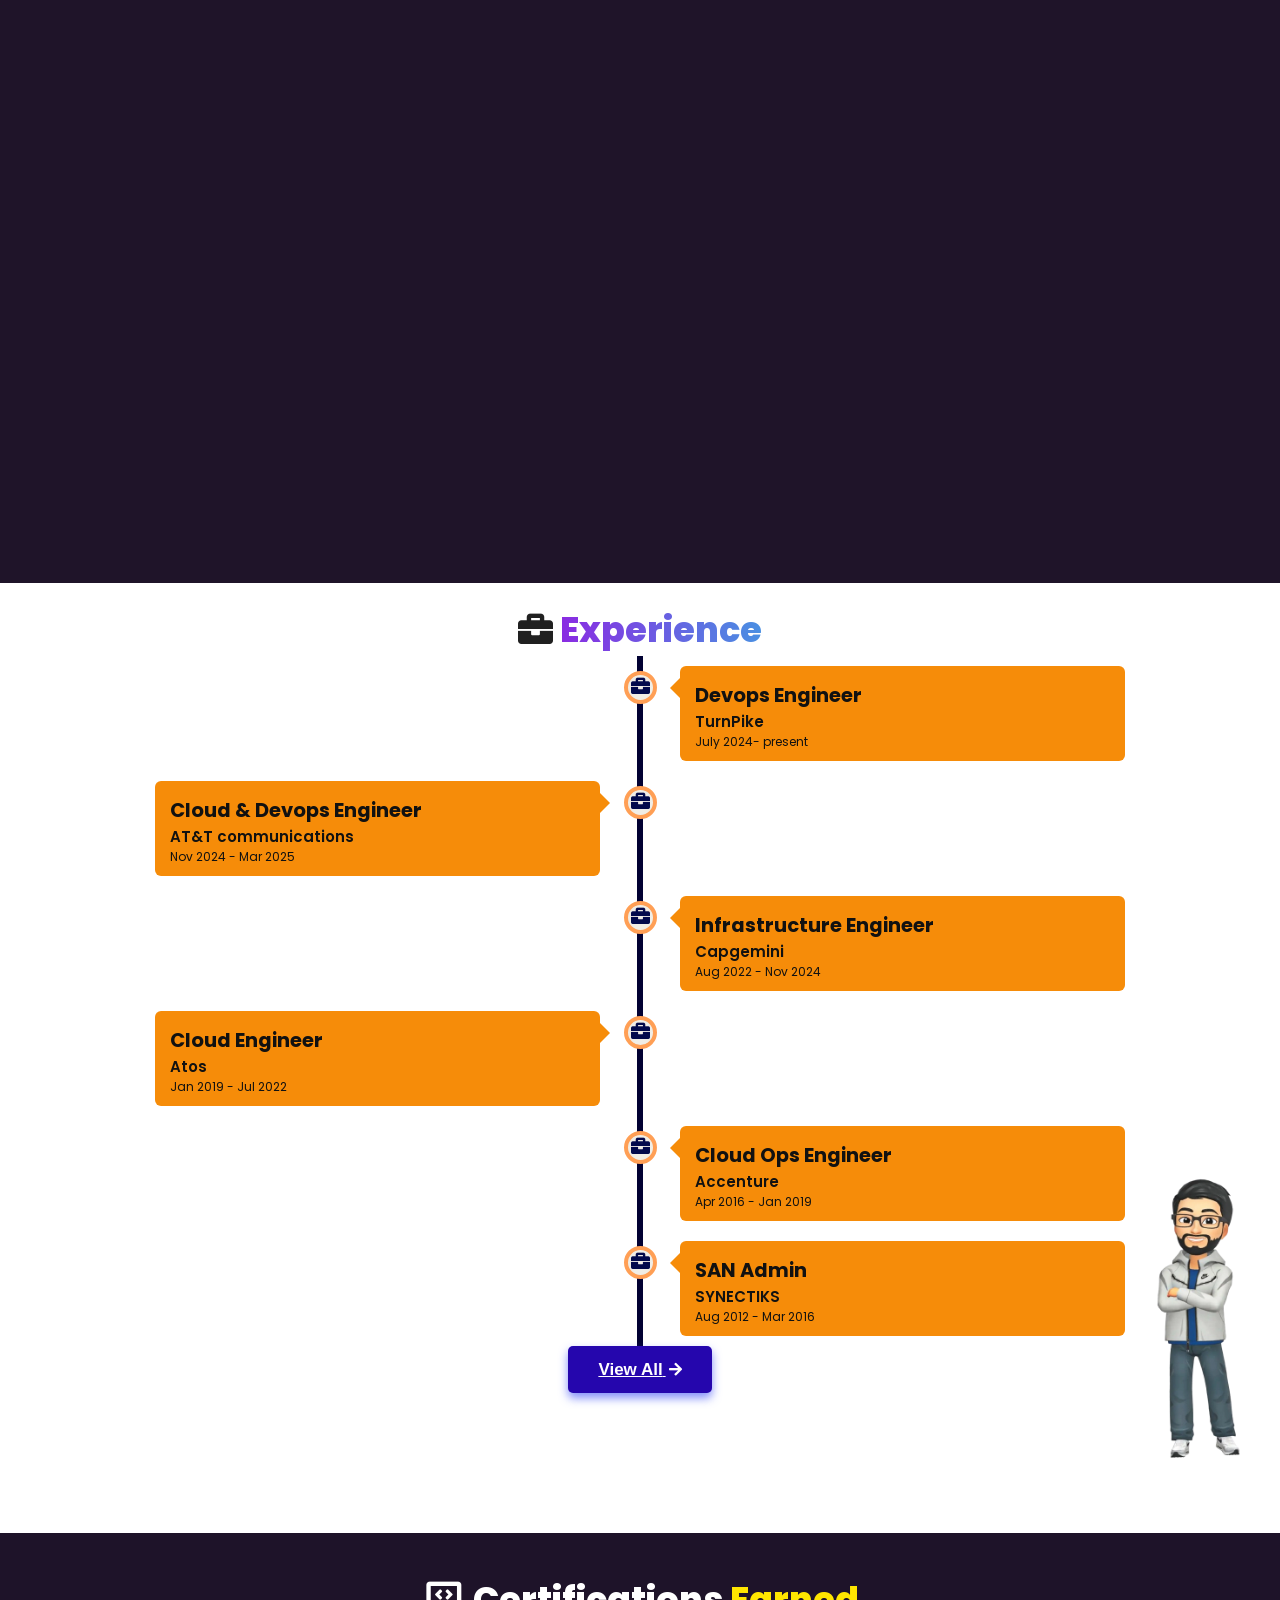
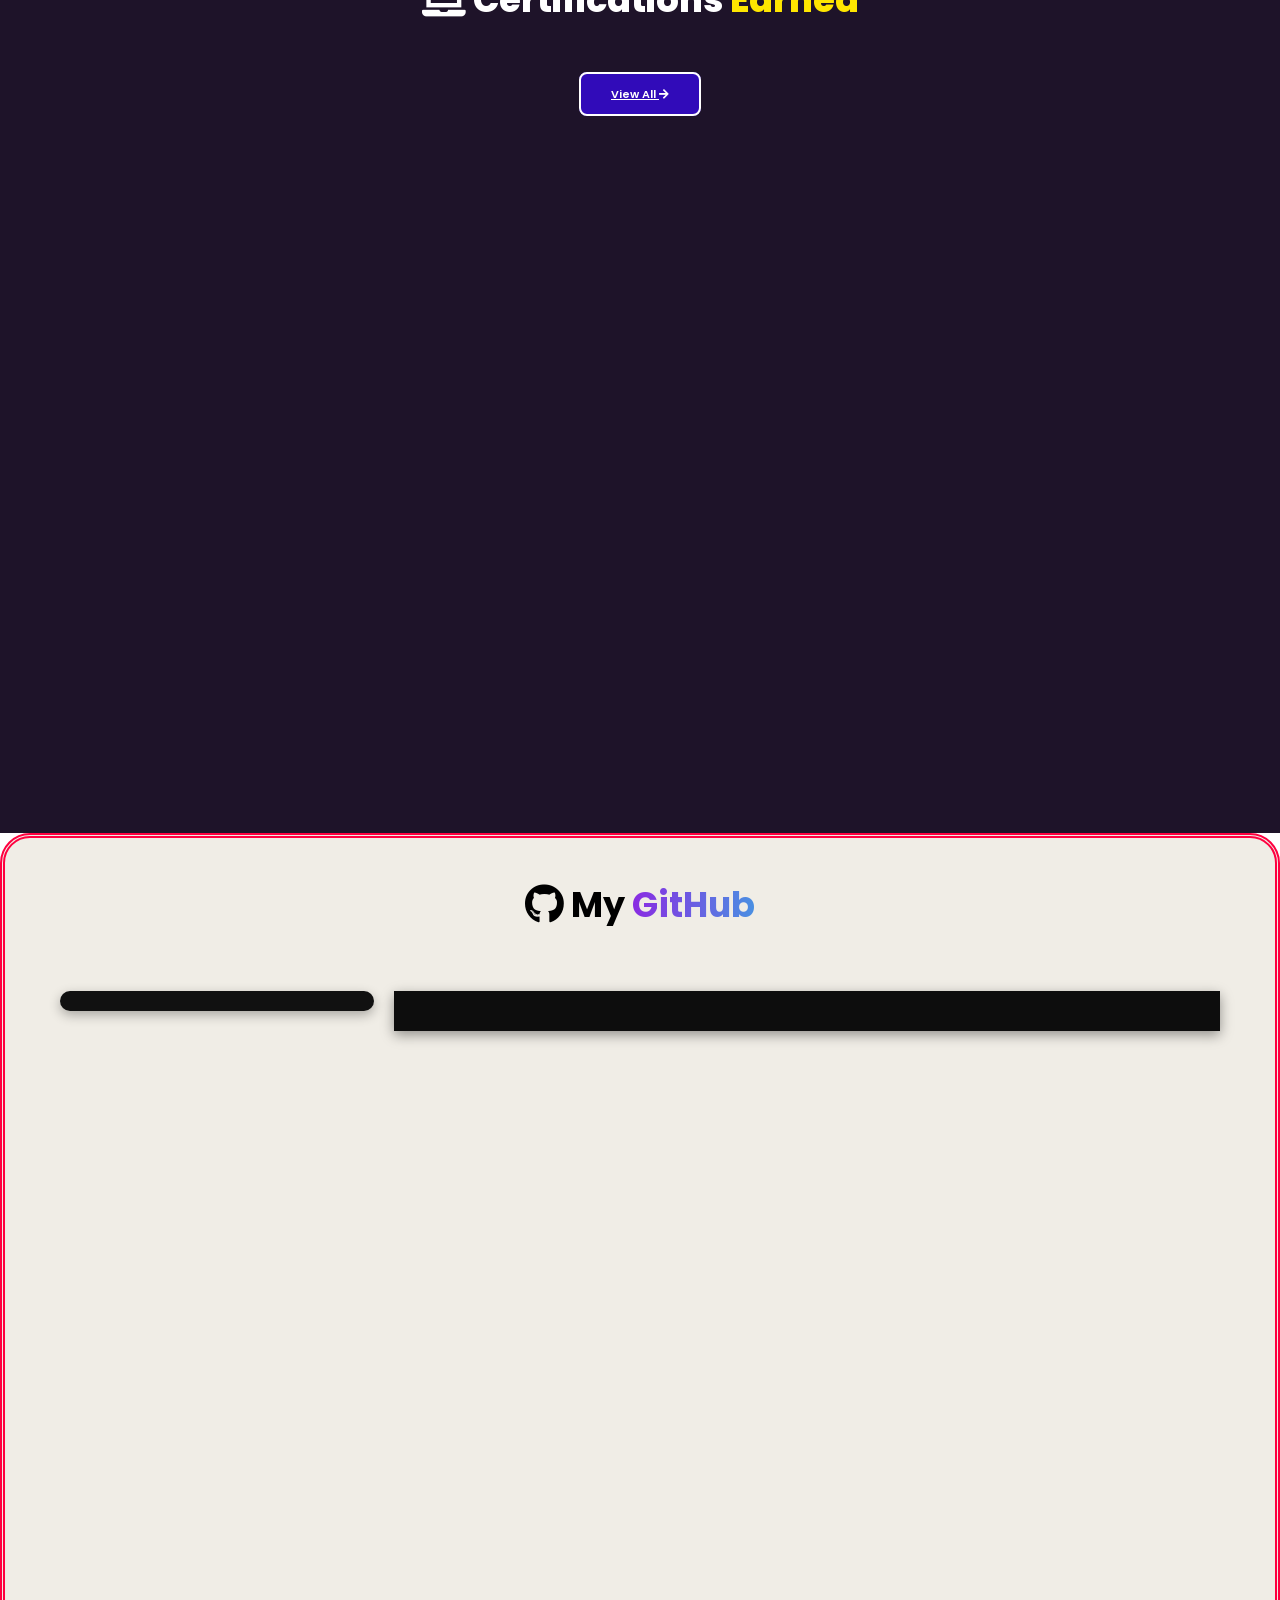
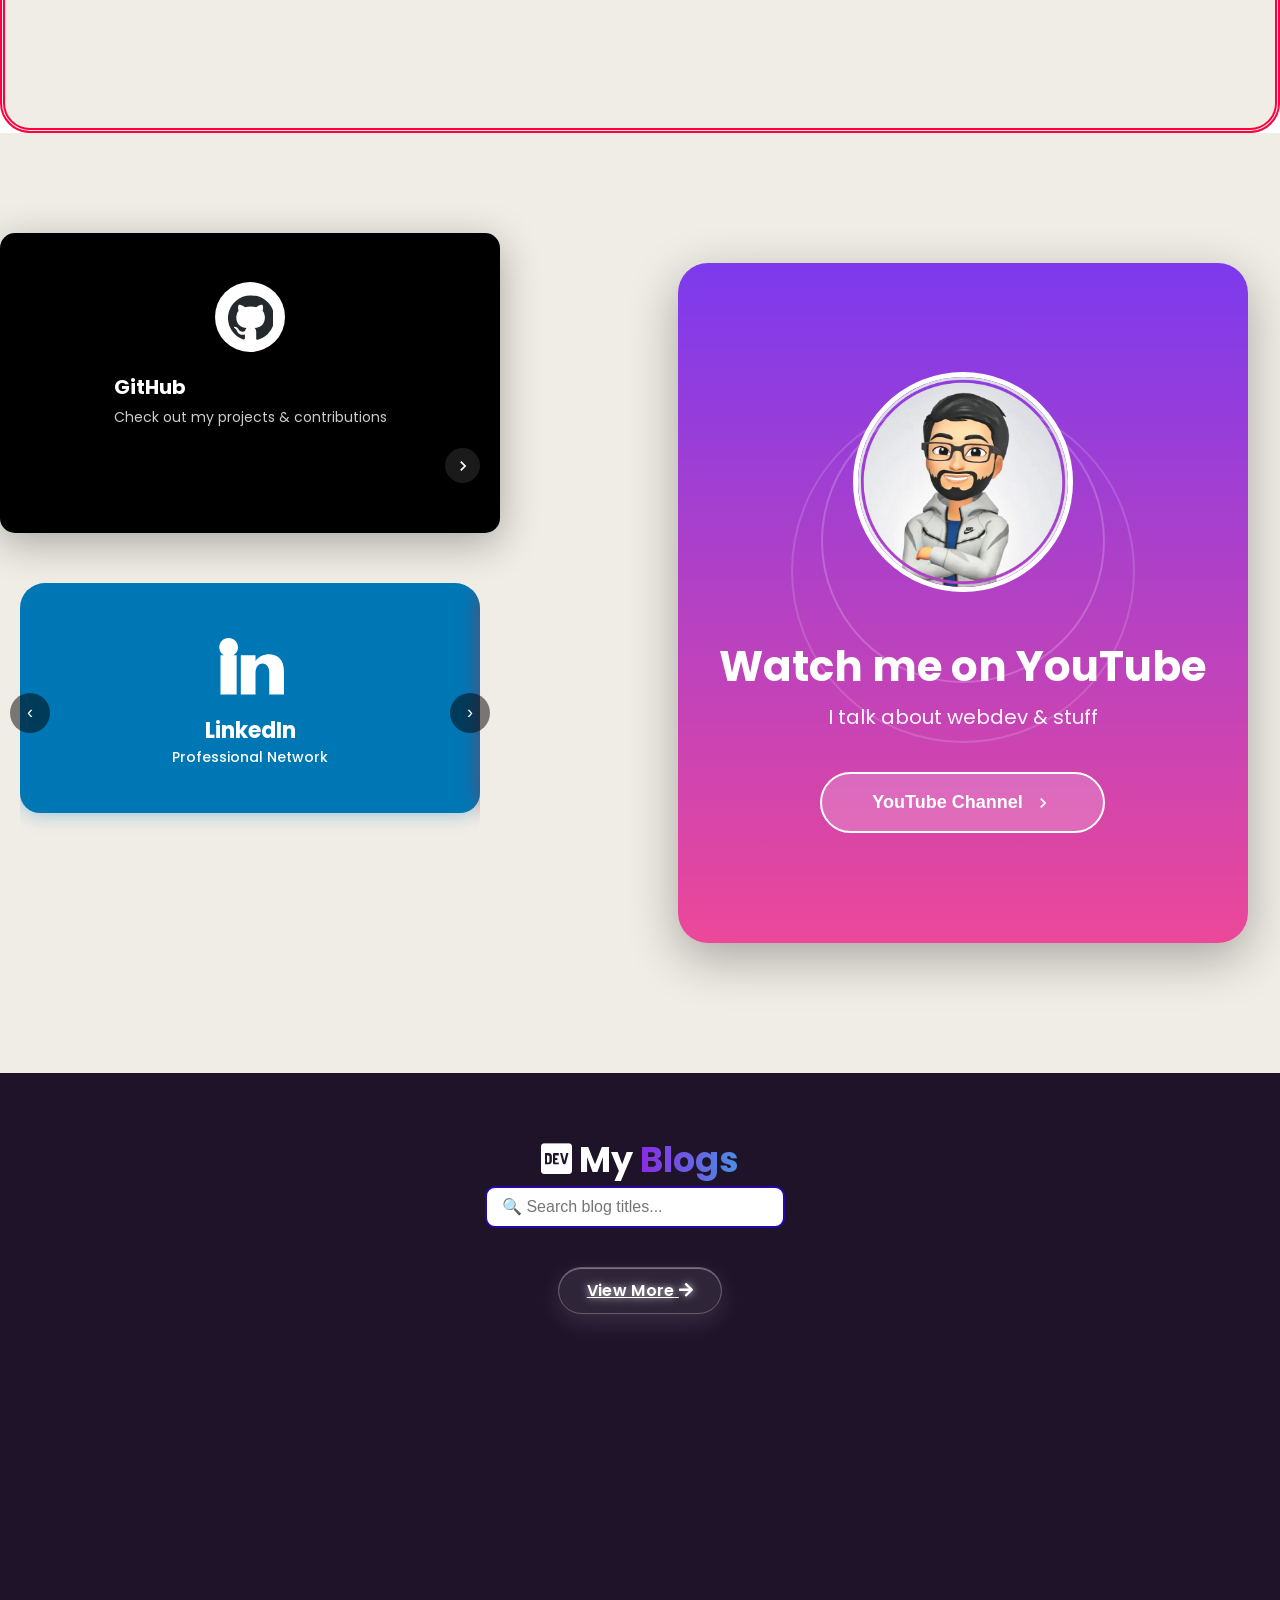
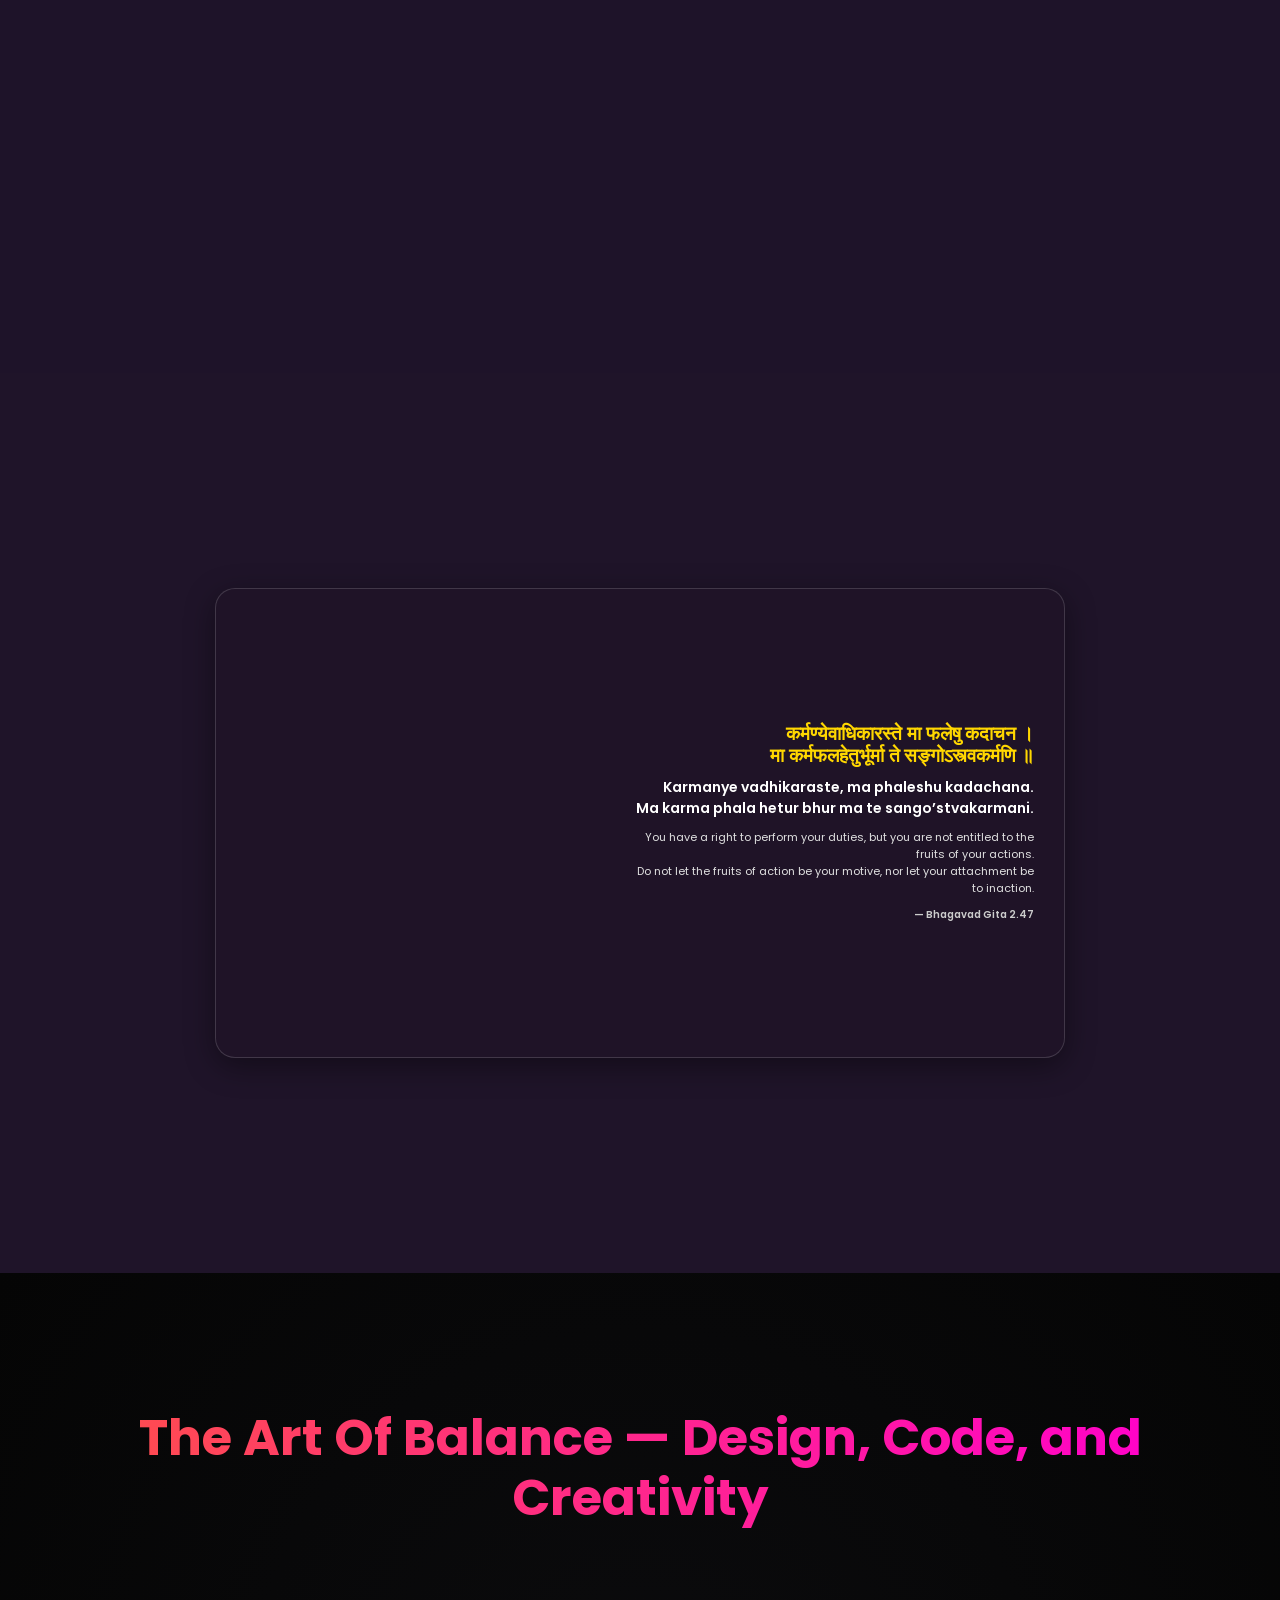
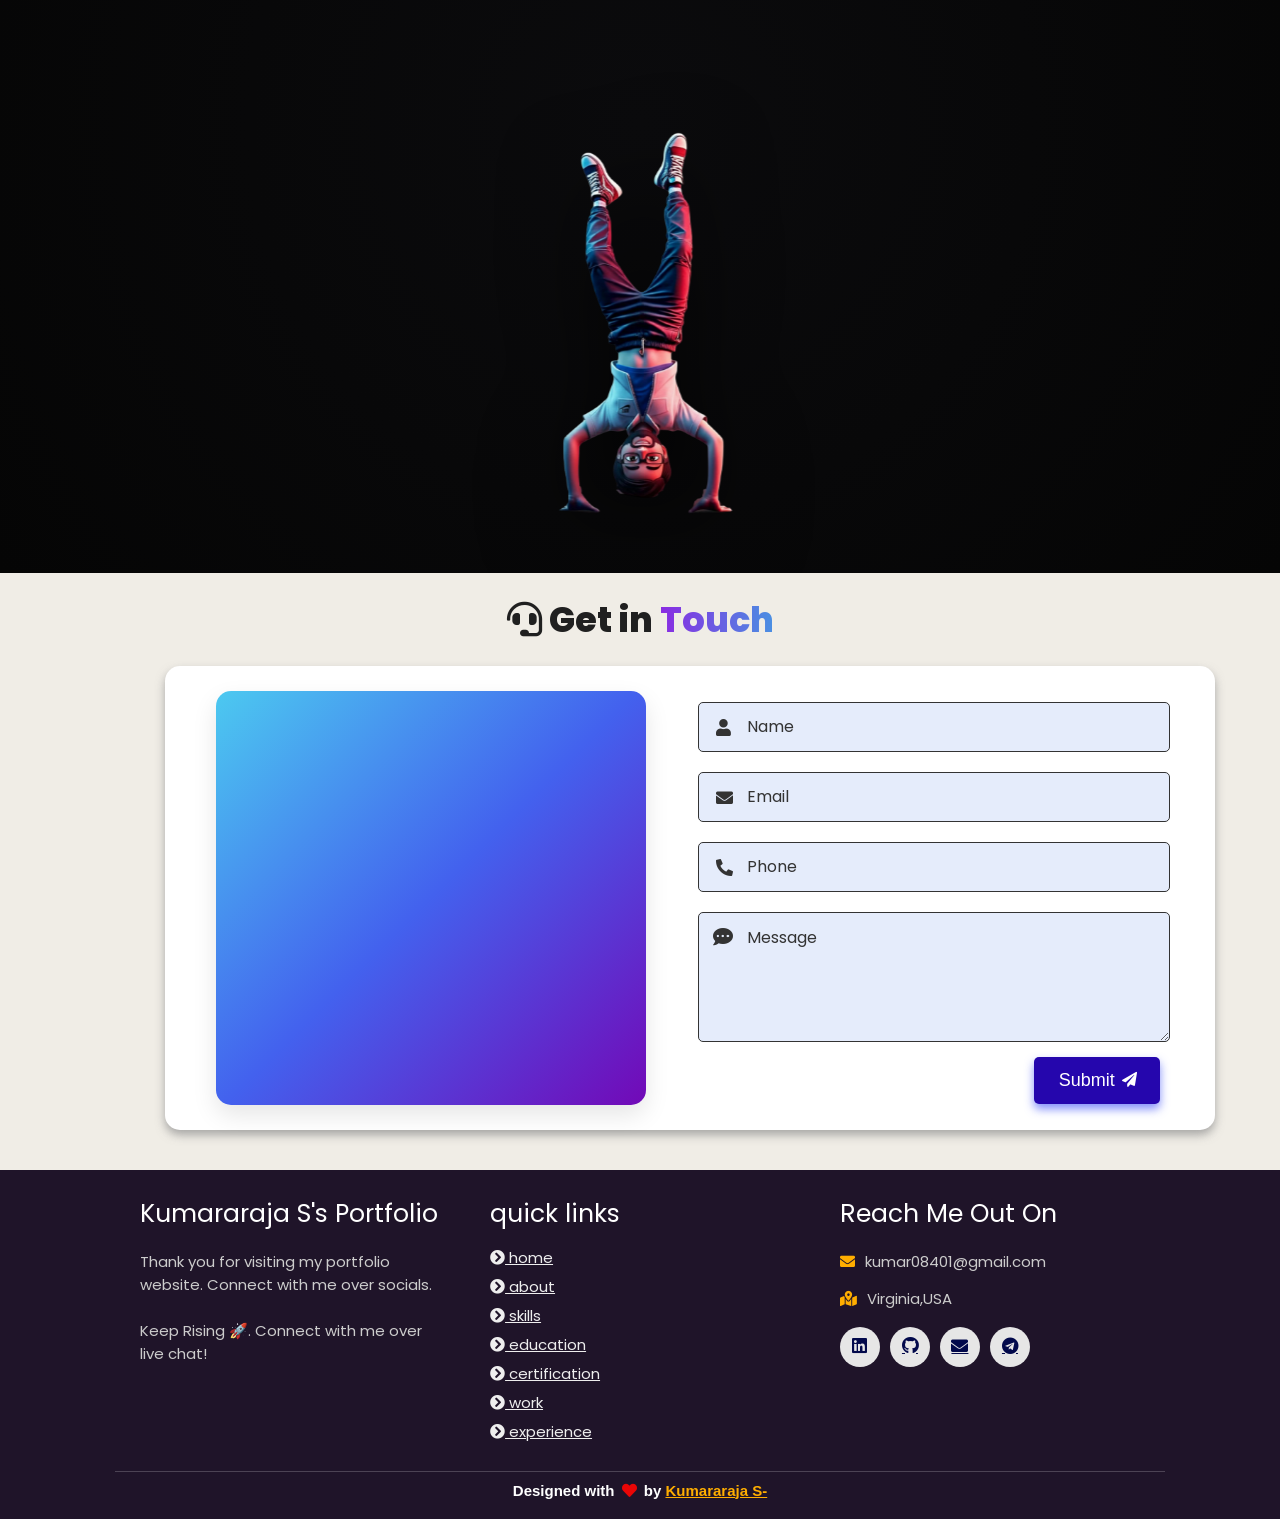
==== commit d16987db: "test" ====
--- a/index.html
+++ b/index.html
@@ -725,7 +725,7 @@
             <h2>Devops Engineer </h2>
           </div>
           <div class="desc">
-            <h3>explore_with_Kumararaja S</h3>
+            <h3>TurnPike</h3>
             <p>July 2024- present</p>
           </div>
         </div>
@@ -734,11 +734,11 @@
       <div class="container left">
         <div class="content">
           <div class="tag">
-            <h2>Working</h2>
+            <h2>Cloud & Devops Engineer</h2>
           </div>
           <div class="desc">
-            <h3>Software Developer</h3>
-            <p>present</p>
+            <h3>AT&T communications</h3>
+            <p>Nov 2024 - Mar 2025</p>
           </div>
         </div>
       </div>
@@ -746,11 +746,23 @@
       <div class="container right">
         <div class="content">
           <div class="tag">
-            <h2>XR Developer Intern</h2>
+            <h2>Infrastructure Engineer</h2>
           </div>
           <div class="desc">
-            <h3>Skilledset</h3>
-            <p>March 2025 - May 2025</p>
+            <h3> Capgemini </h3>
+            <p>Aug 2022 - Nov 2024</p>
+          </div>
+        </div>
+      </div>
+
+      <div class="container left">
+        <div class="content">
+          <div class="tag">
+            <h2>Cloud Engineer</h2>
+          </div>
+          <div class="desc">
+            <h3>Atos</h3>
+            <p>Jan 2019 - Jul 2022</p>
           </div>
         </div>
       </div>
@@ -758,11 +770,23 @@
       <div class="container right">
         <div class="content">
           <div class="tag">
-            <h2>AI & Cloud Internship</h2>
+            <h2>Cloud Ops Engineer</h2>
           </div>
           <div class="desc">
-            <h3>Edunet Foundation(AICTE)</h3>
-            <p>June 2025 - Aug 2025</p>
+            <h3>Accenture </h3>
+            <p>Apr 2016 - Jan 2019</p>
+          </div>
+        </div>
+      </div>
+
+      <div class="container right">
+        <div class="content">
+          <div class="tag">
+            <h2>SAN Admin</h2>
+          </div>
+          <div class="desc">
+            <h3>SYNECTIKS </h3>
+            <p>Aug 2012 - Mar 2016</p>
           </div>
         </div>
       </div>
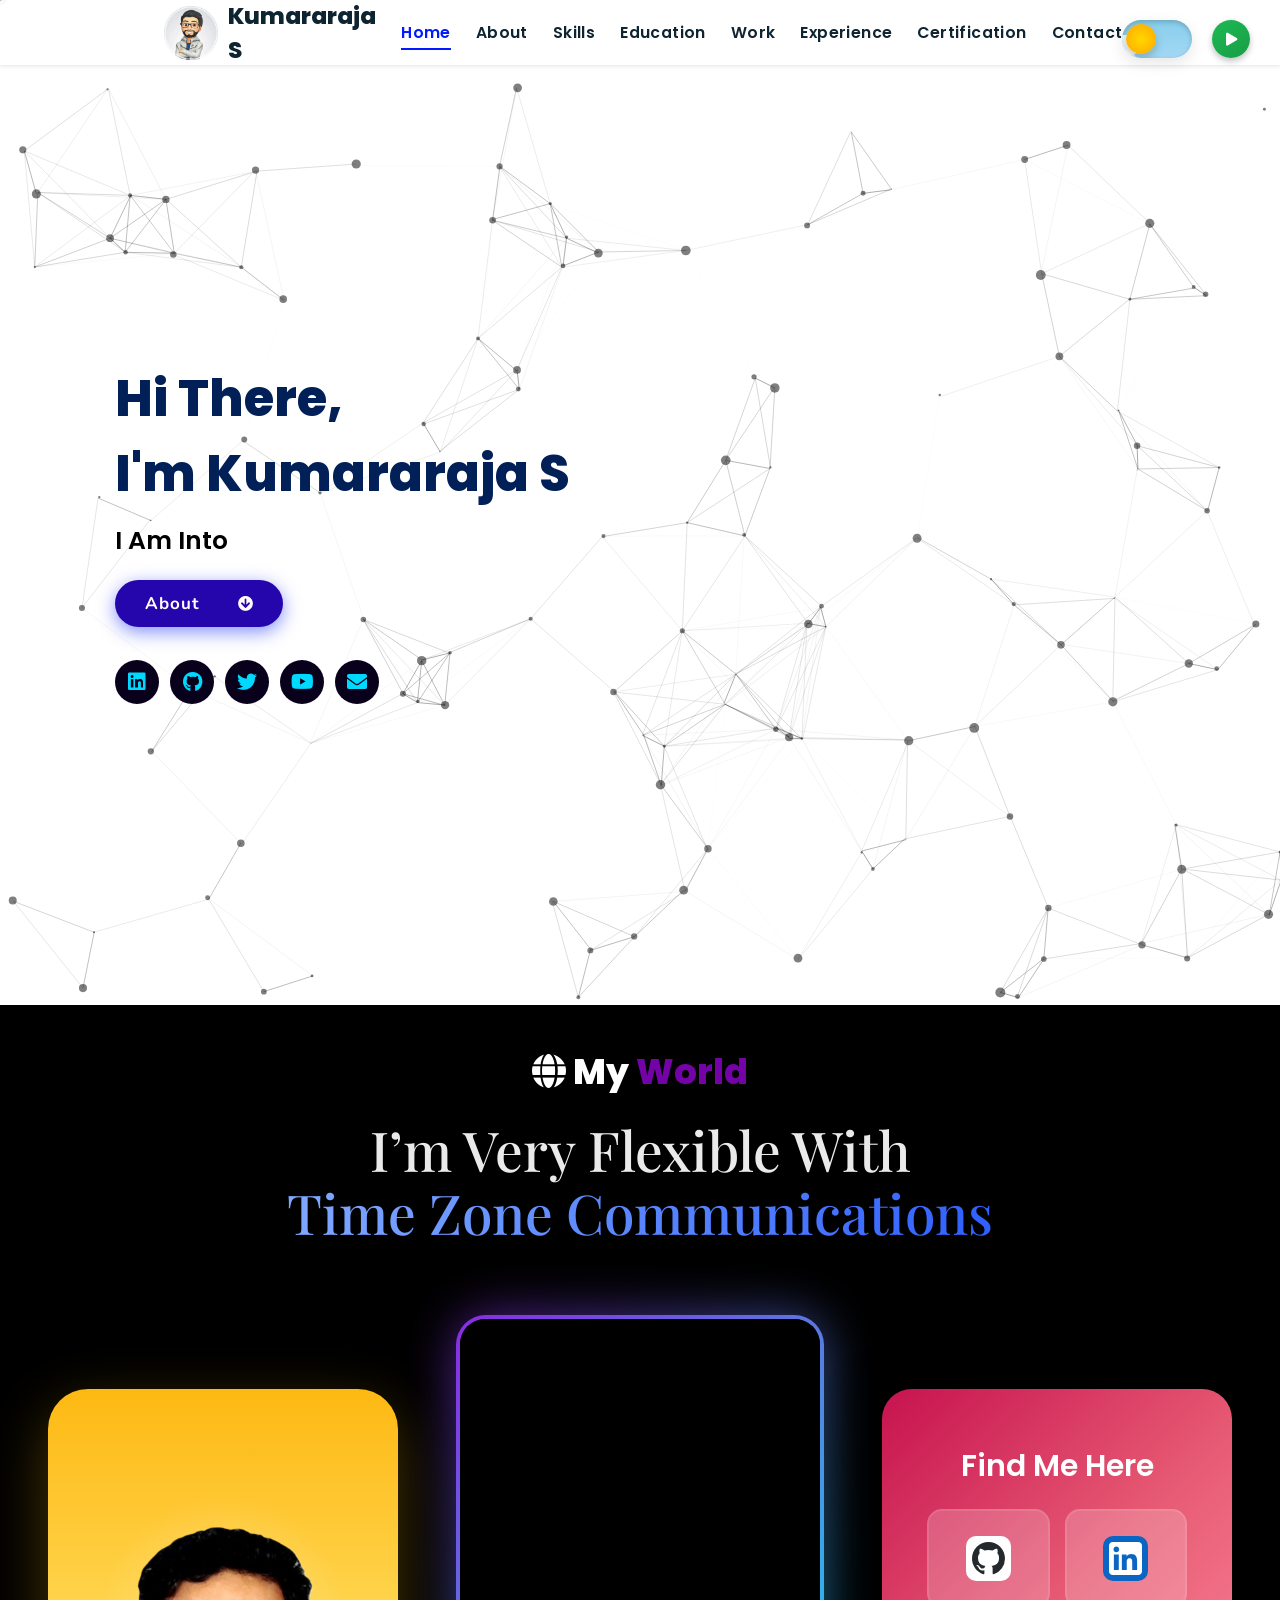
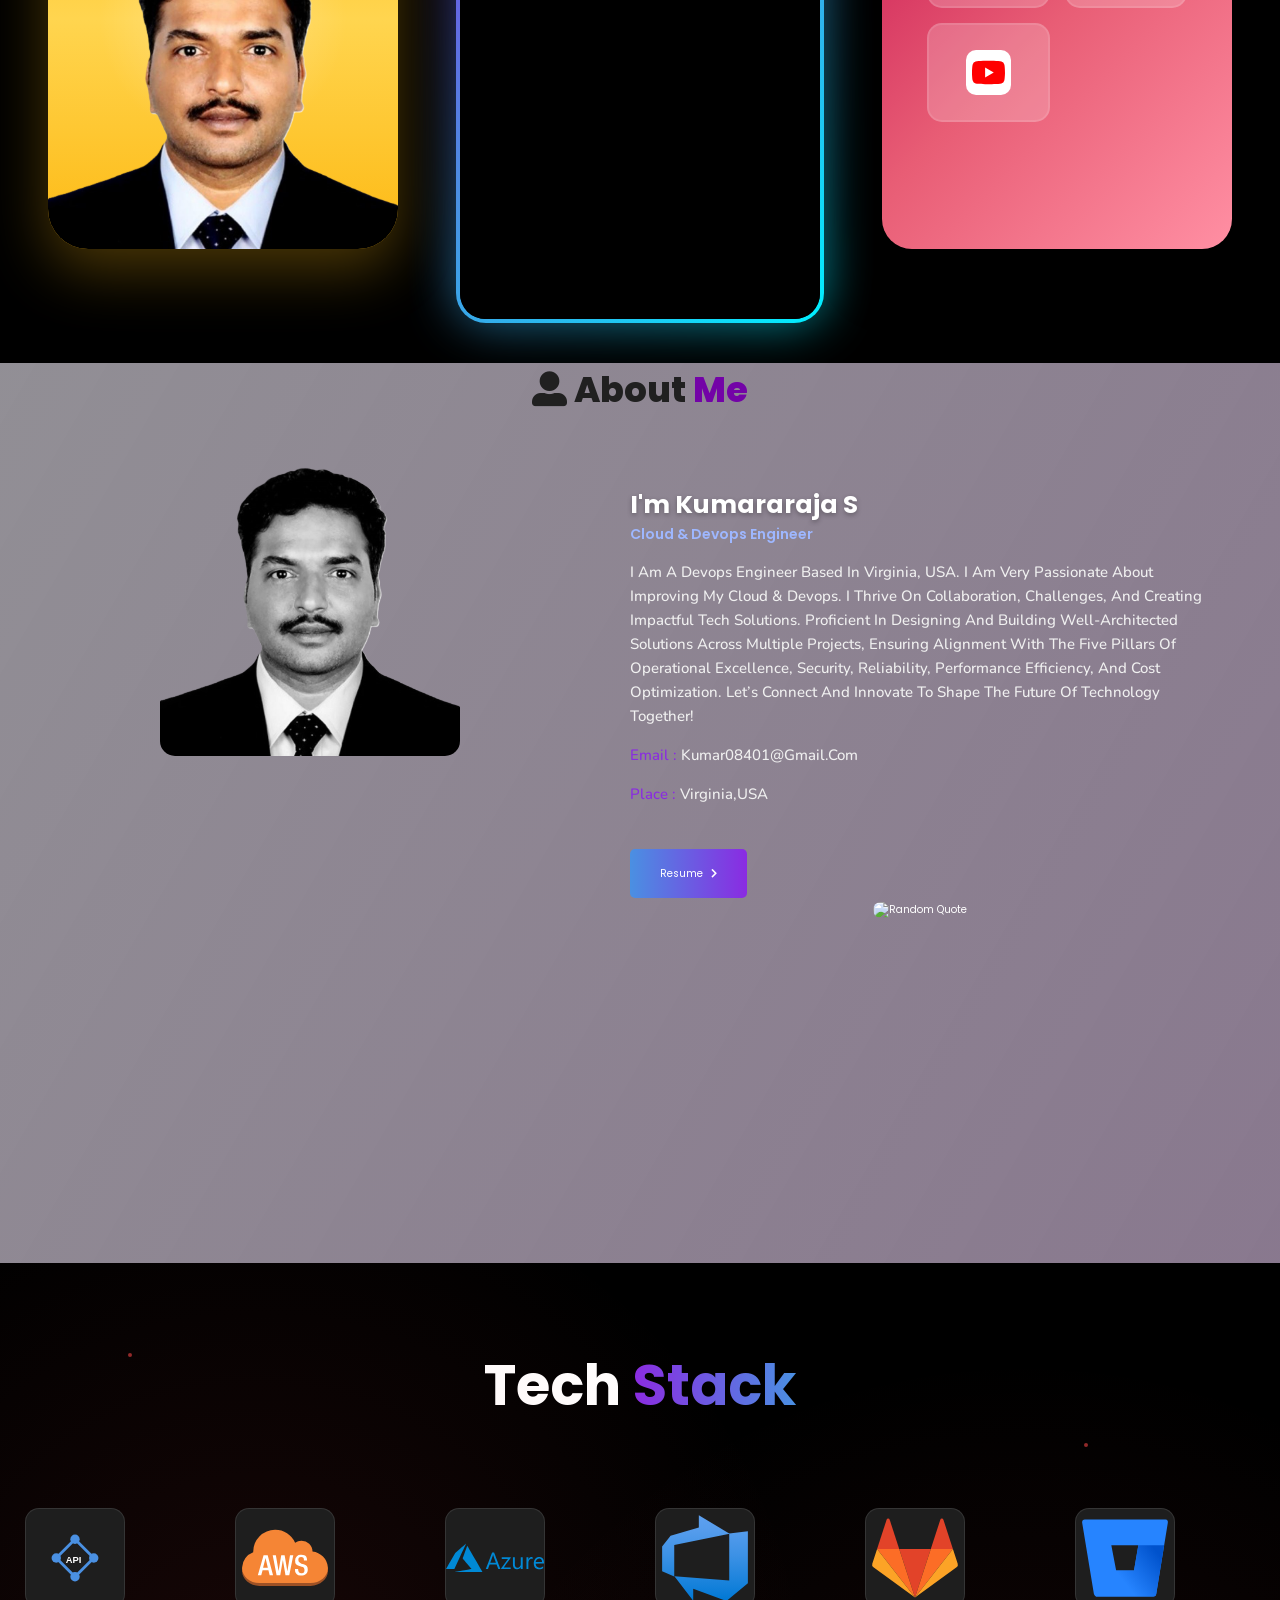
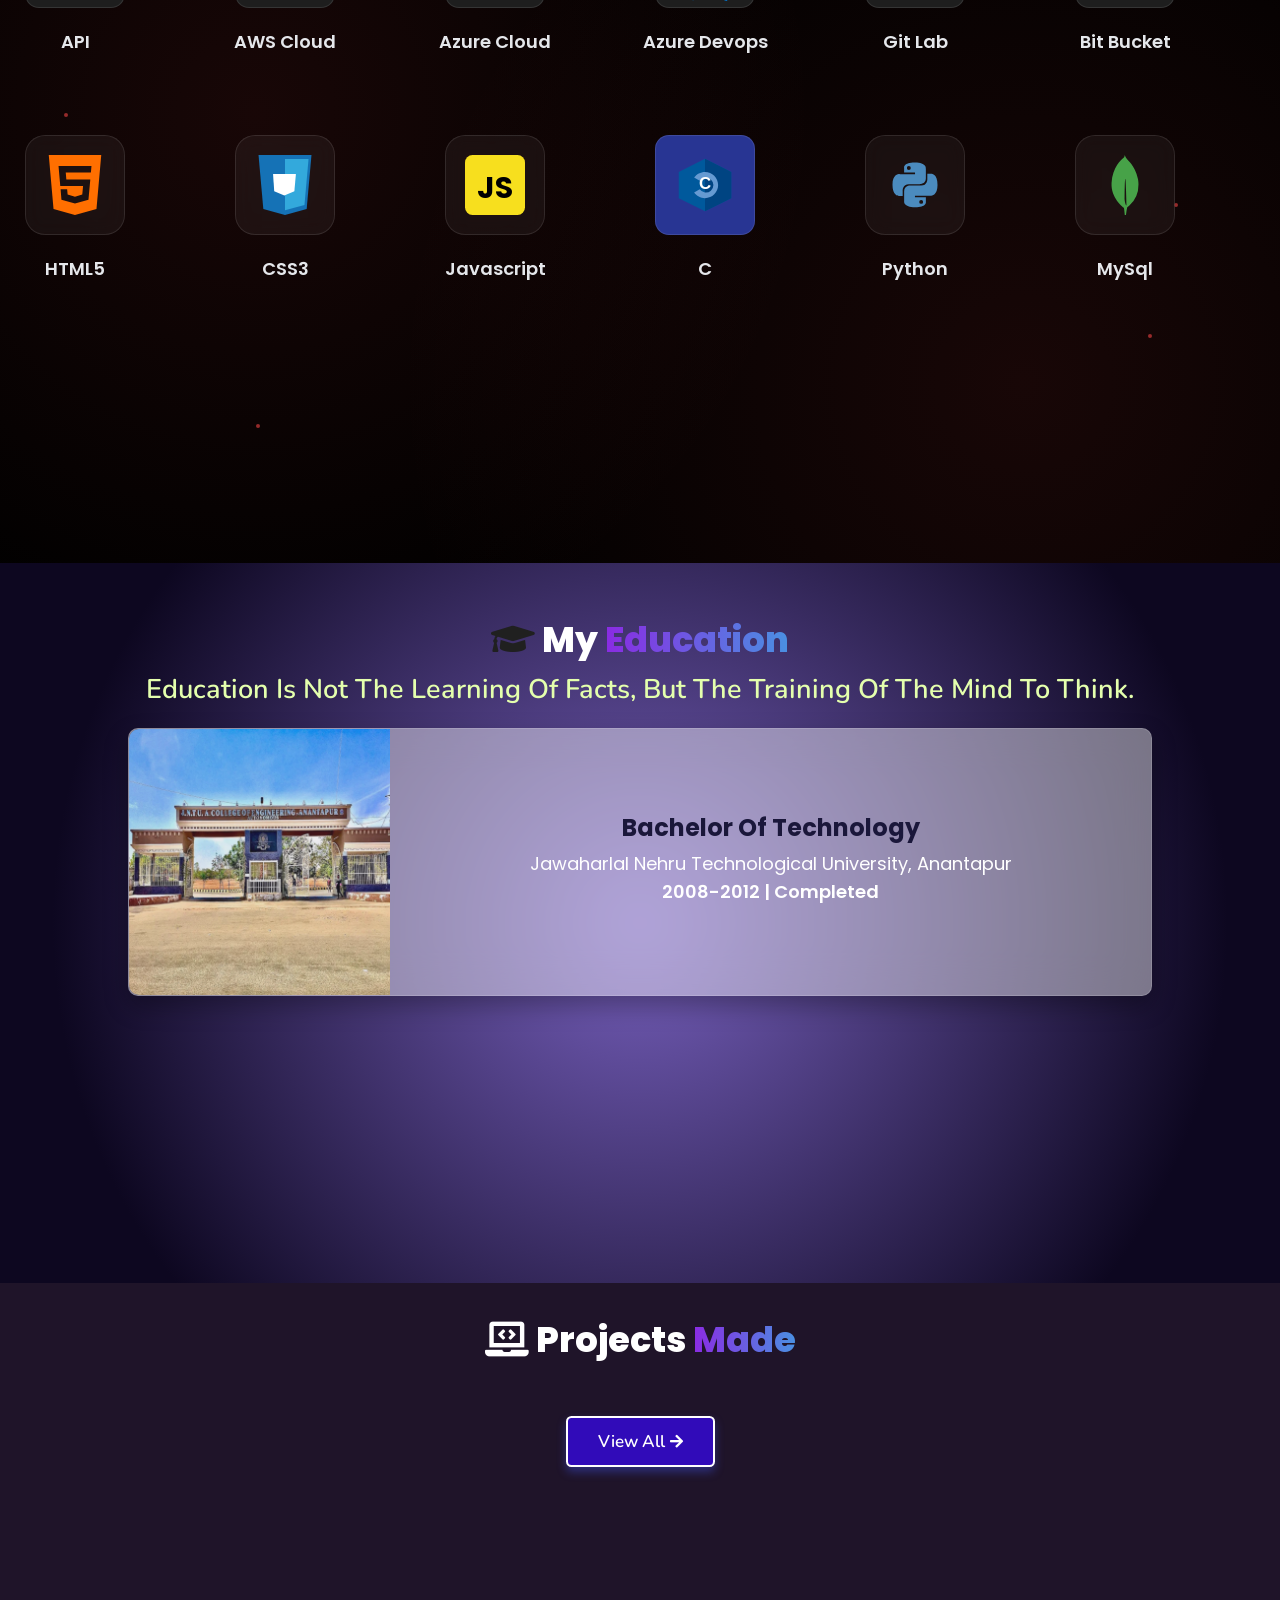
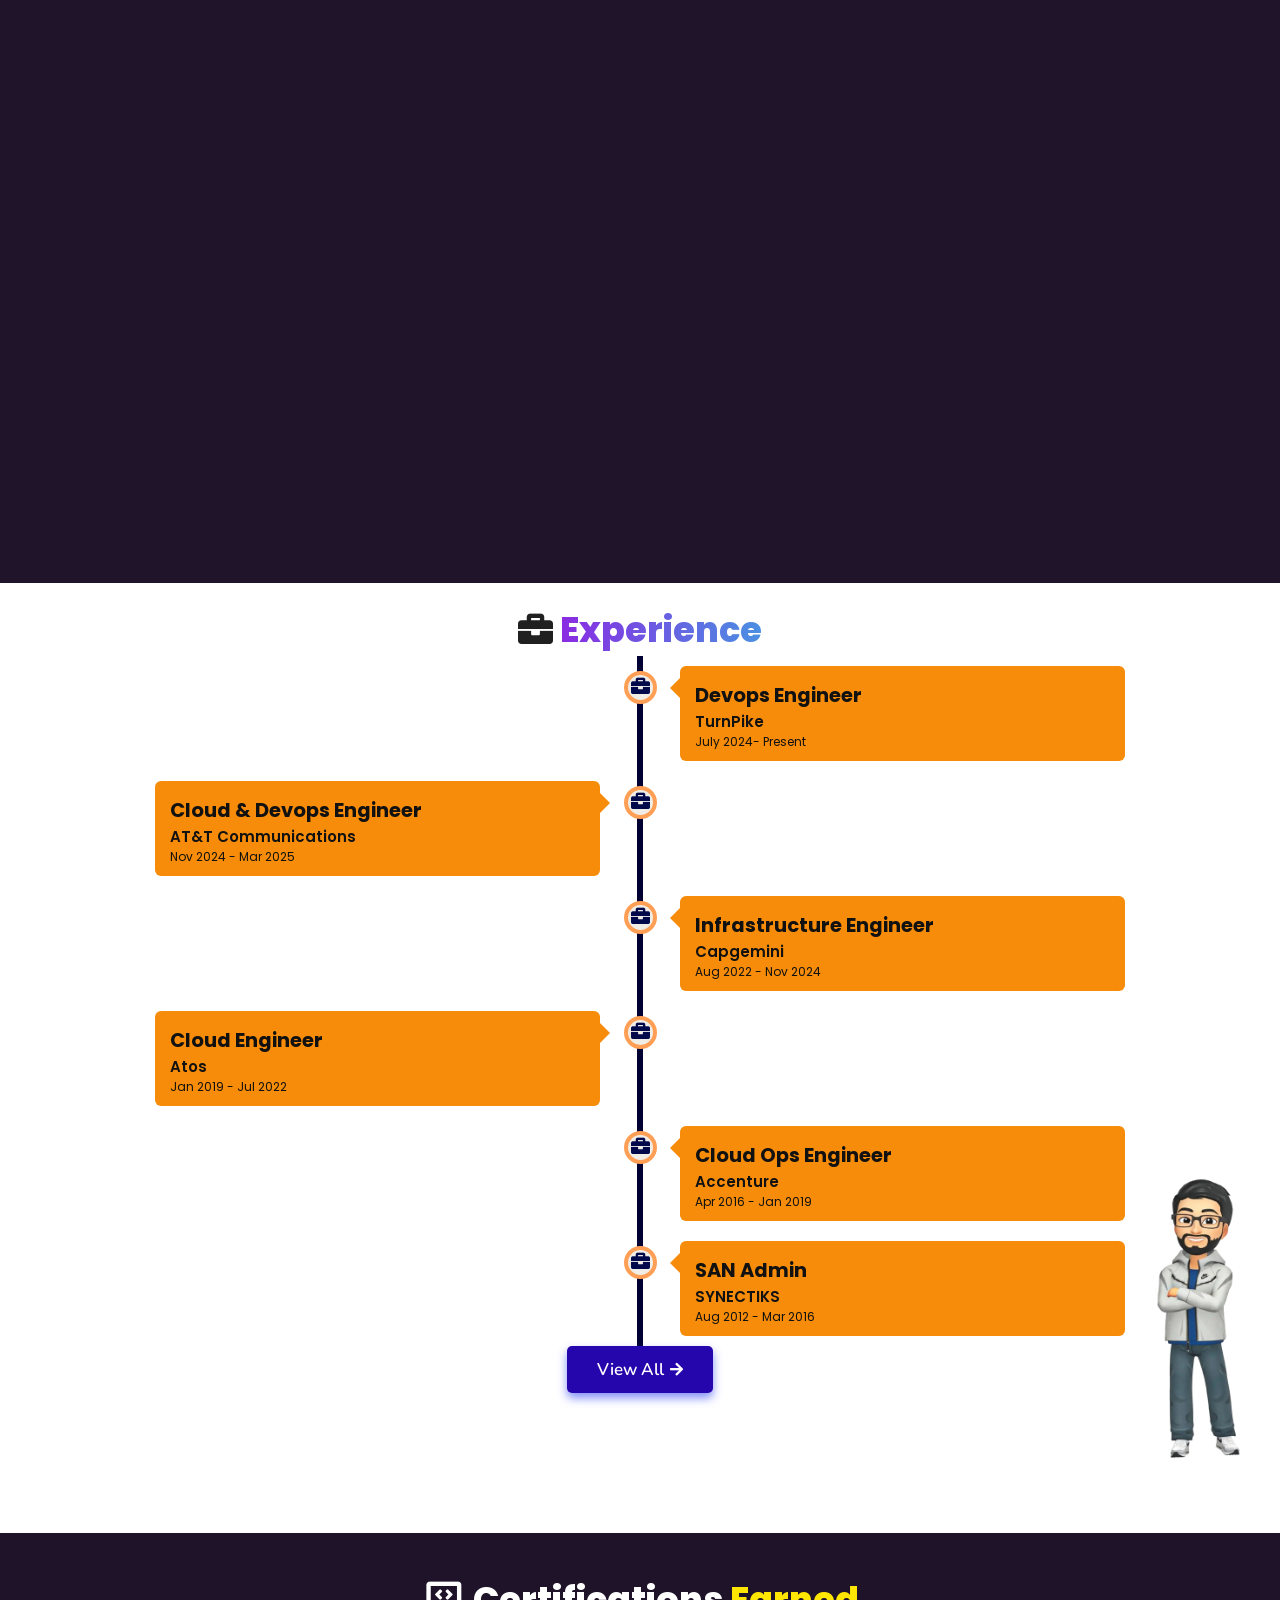
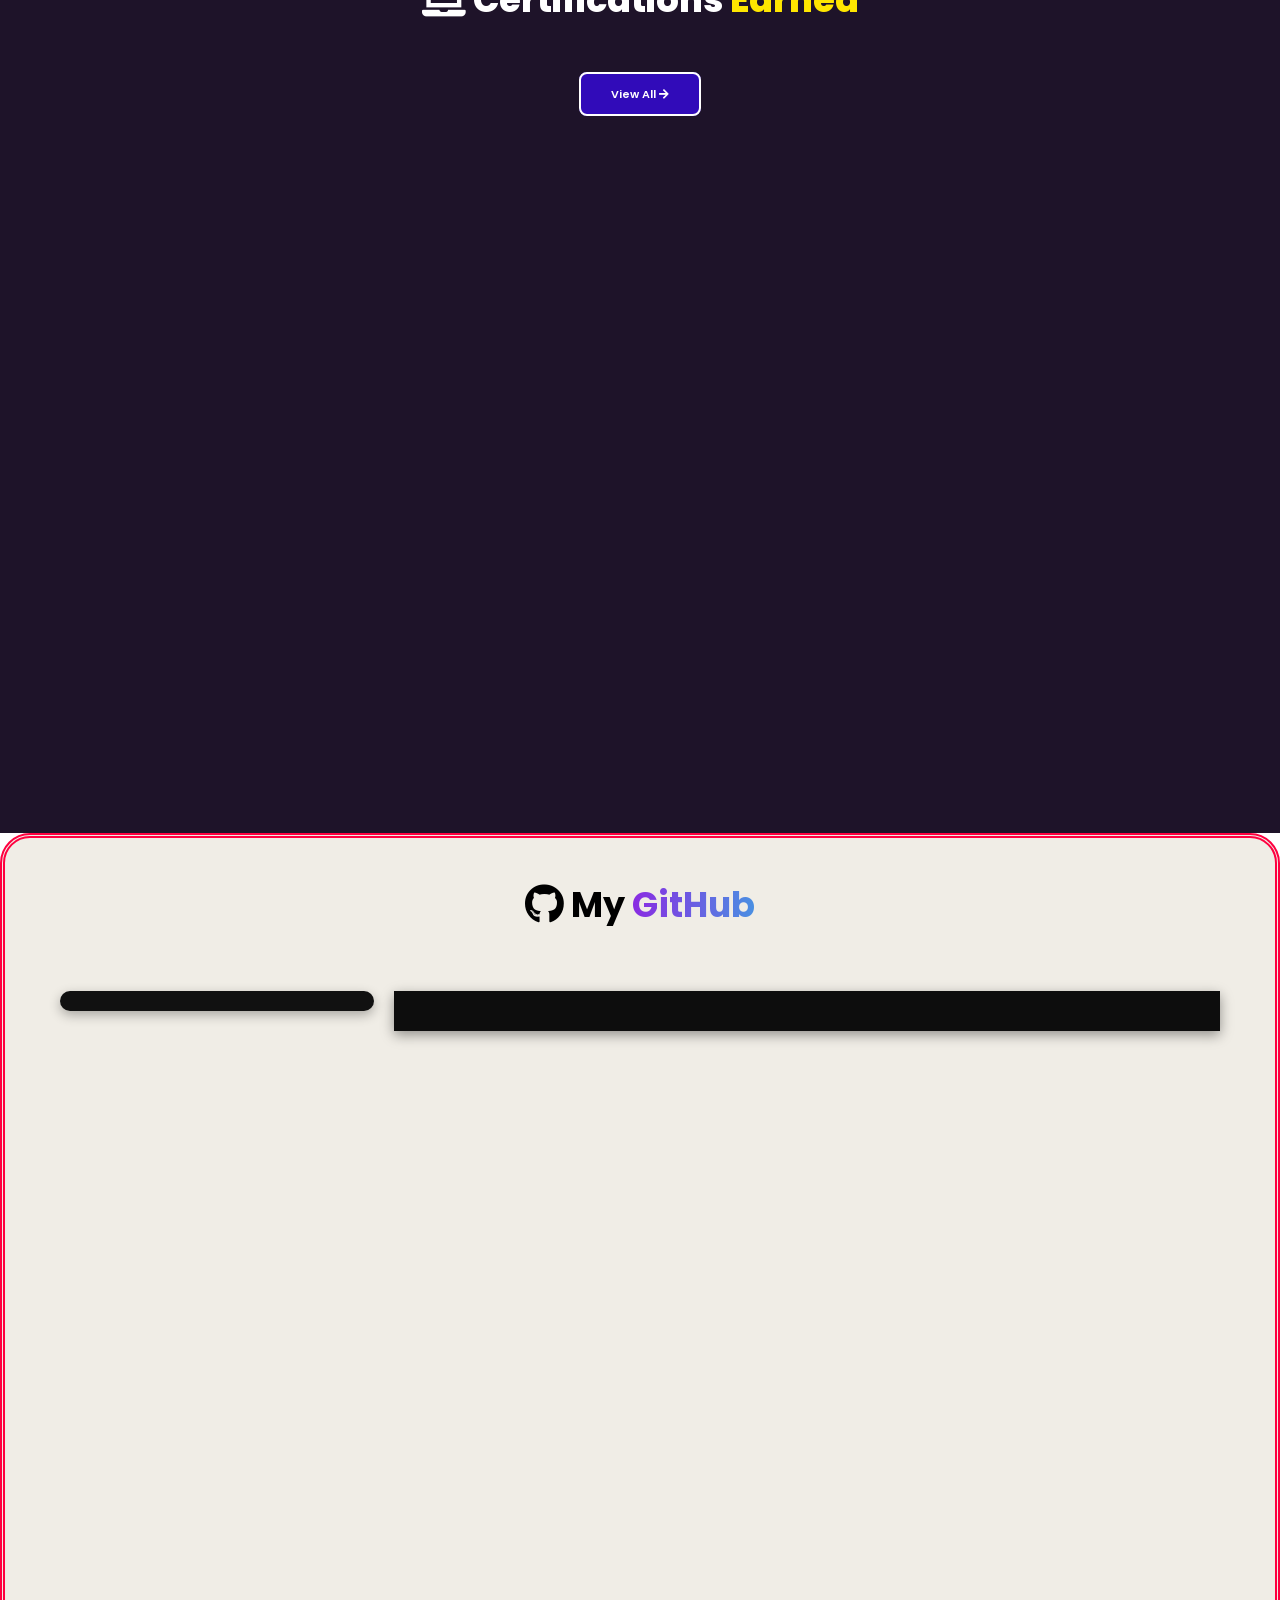
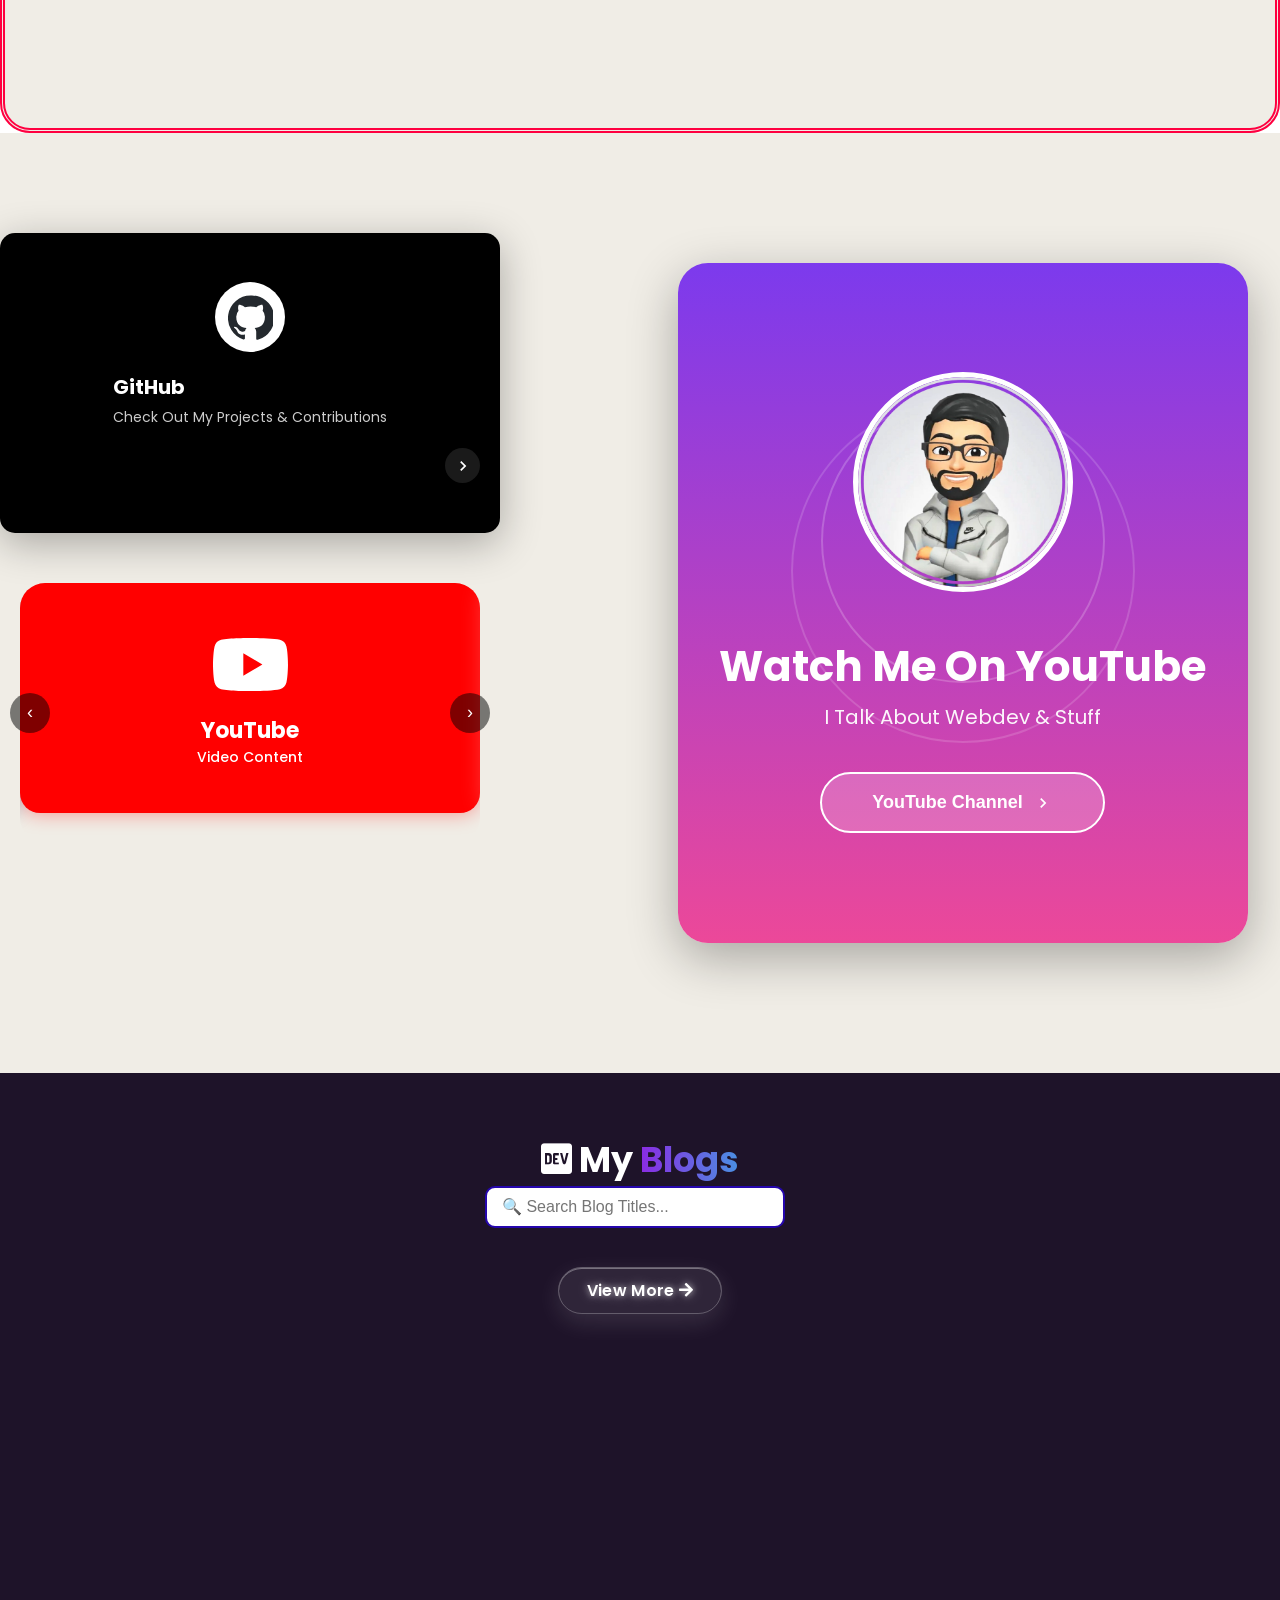
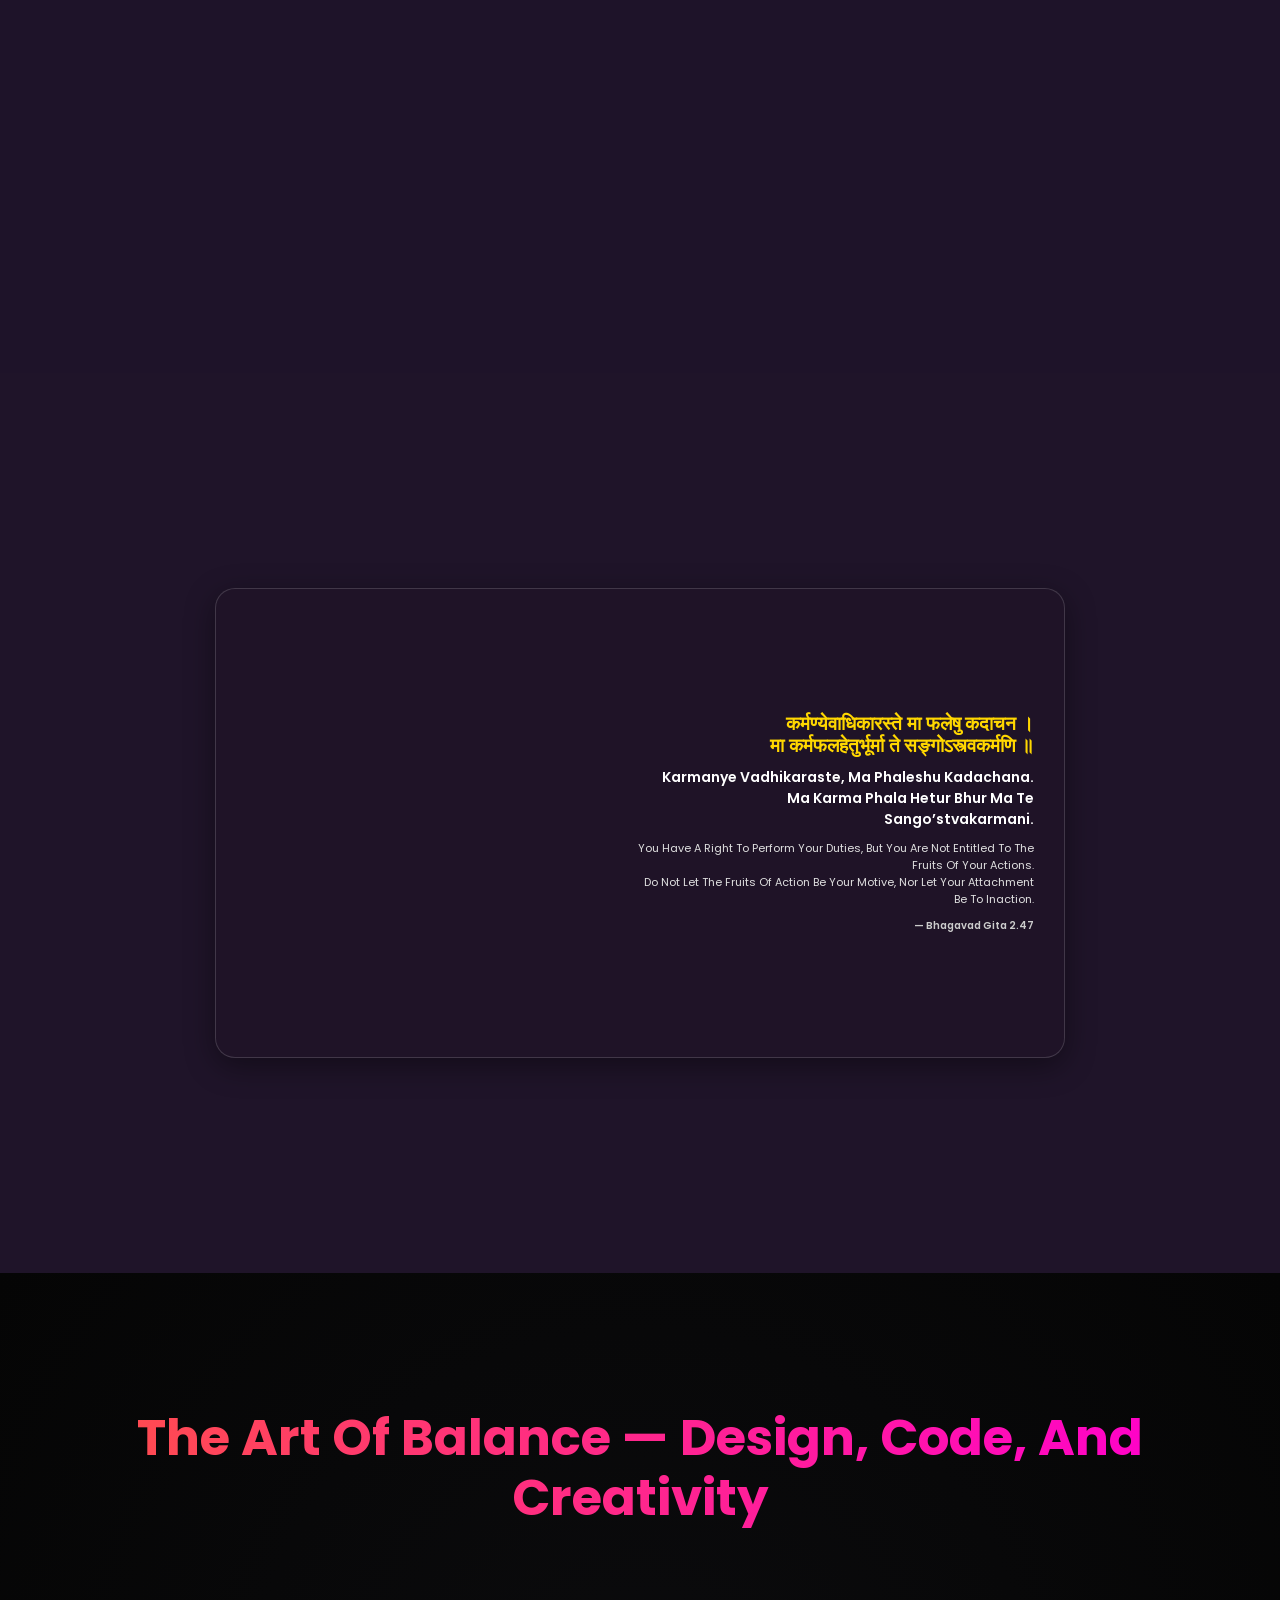
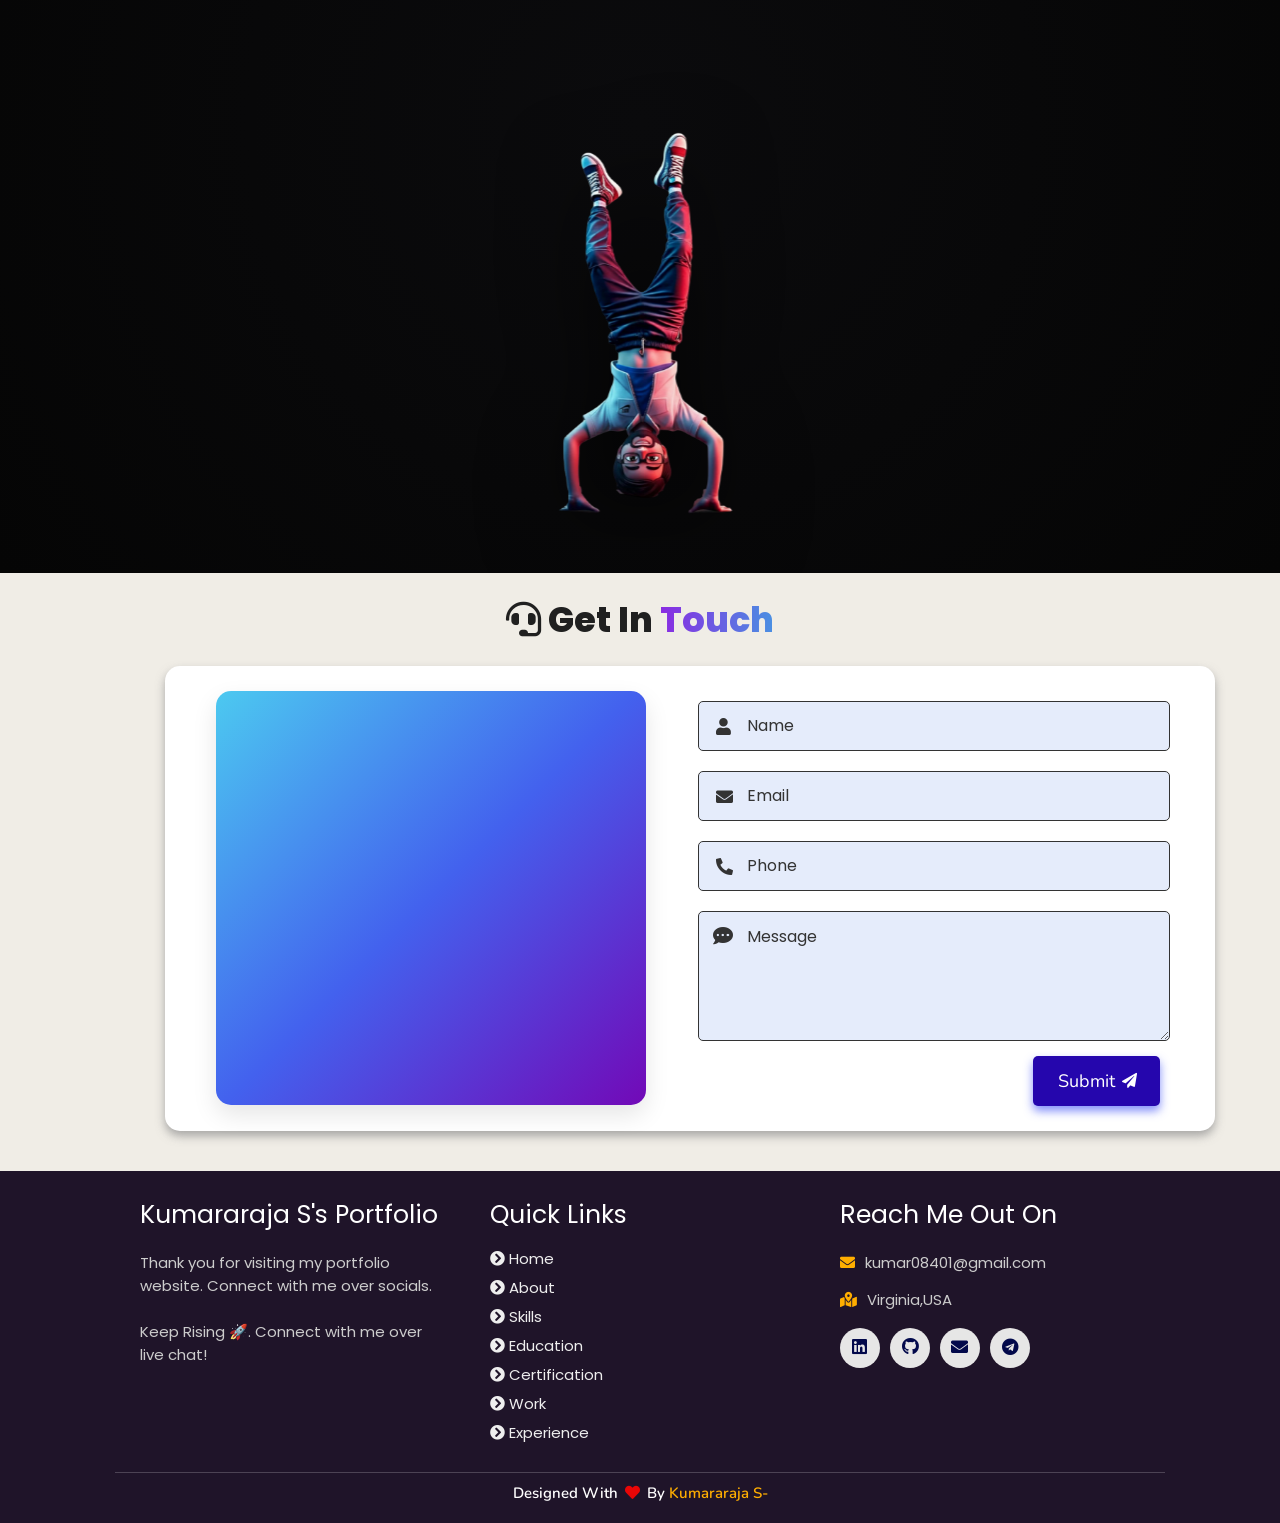
==== commit d1090183: "test" ====
--- a/index.html
+++ b/index.html
@@ -1049,23 +1049,27 @@
           </div>
         </div>
 
-        <form id="contact-form">
+        <form id="contact-form"
+              action="https://docs.google.com/forms/d/e/1FAIpQLSe913WOhDBq_jFqJSV03aKyMaw2R1K9WEyNVHuiRHTyptscrw/viewform?usp=publish-editor"
+              method="POST"
+              target="hidden_iframe"
+              onsubmit="submitted=true;">
 
           <div class="form-group">
             <div class="field">
-              <input type="text" name="name" placeholder="Name" required>
+              <input type="text" name="entry.111" name="name" placeholder="Name" required>
               <i class='fas fa-user'></i>
             </div>
             <div class="field">
-              <input type="text" name="email" placeholder="Email" required>
+              <input type="text" name="entry.222" name="email" placeholder="Email" required>
               <i class='fas fa-envelope'></i>
             </div>
             <div class="field">
-              <input type="text" name="phone" placeholder="Phone">
+              <input type="text" name="entry.333" name="phone" placeholder="Phone">
               <i class='fas fa-phone-alt hoverable'></i>
             </div>
             <div class="message">
-              <textarea placeholder="Message" name="message" required></textarea>
+              <textarea name="entry.444" placeholder="Message" name="message" required></textarea>
               <i class="fas fa-comment-dots"></i>
             </div>
           </div>
--- a/assets/main-C_yYovMB.css
+++ b/assets/main-C_yYovMB.css
@@ -1,6 +1,5 @@
 @import"https://fonts.googleapis.com/css2?family=Poppins:wght@400;600;700&display=swap";
-@
-import"https://fonts.googleapis.com/css2?family=Nunito:ital,wght@0,300;0,400;0,600;0,700;1,300;1,400&display=swap";
+@import"https://fonts.googleapis.com/css2?family=Nunito:ital,wght@0,300;0,400;0,600;0,700;1,300;1,400&display=swap";
 *{margin:0;padding:0;box-sizing:border-box;text-decoration:none;outline:none;border:none;text-transform:capitalize;transition:background-color .3s ease,color .3s ease}html{font-size:62.5%;overflow-x:hidden;scroll-behavior:smooth}body{background:#f7f7f7;font-family:Poppins,sans-serif}*::selection{background:#2b3dda;color:#fff}html{font-size:62.5%;overflow-x:hidden}html::-webkit-scrollbar{width:.8rem}html::-webkit-scrollbar-track{background:#ebcaf5}html::-webkit-scrollbar-thumb{background:#420177}
 .loader{position:fixed;top:0;left:0;width:100%;height:100%;display:flex;align-items:center;justify-content:center;background:#050505;z-index:9999;transition:opacity .8s ease,visibility .8s ease;overflow:hidden}#rocket{filter:drop-shadow(0 0 20px #00ffff) drop-shadow(0 0 40px #011aff)}
 .loader.hidden{opacity:0;visibility:hidden}#toggle,.toggle-switch{position:absolute;top:15px;right:20px;z-index:2000}label.toggle-switch{width:80px;height:40px;border-radius:999px;background:#f3f3f3;box-shadow:inset 5px 5px 10px #0000000d;cursor:pointer;position:relative;transition:all .3s ease}
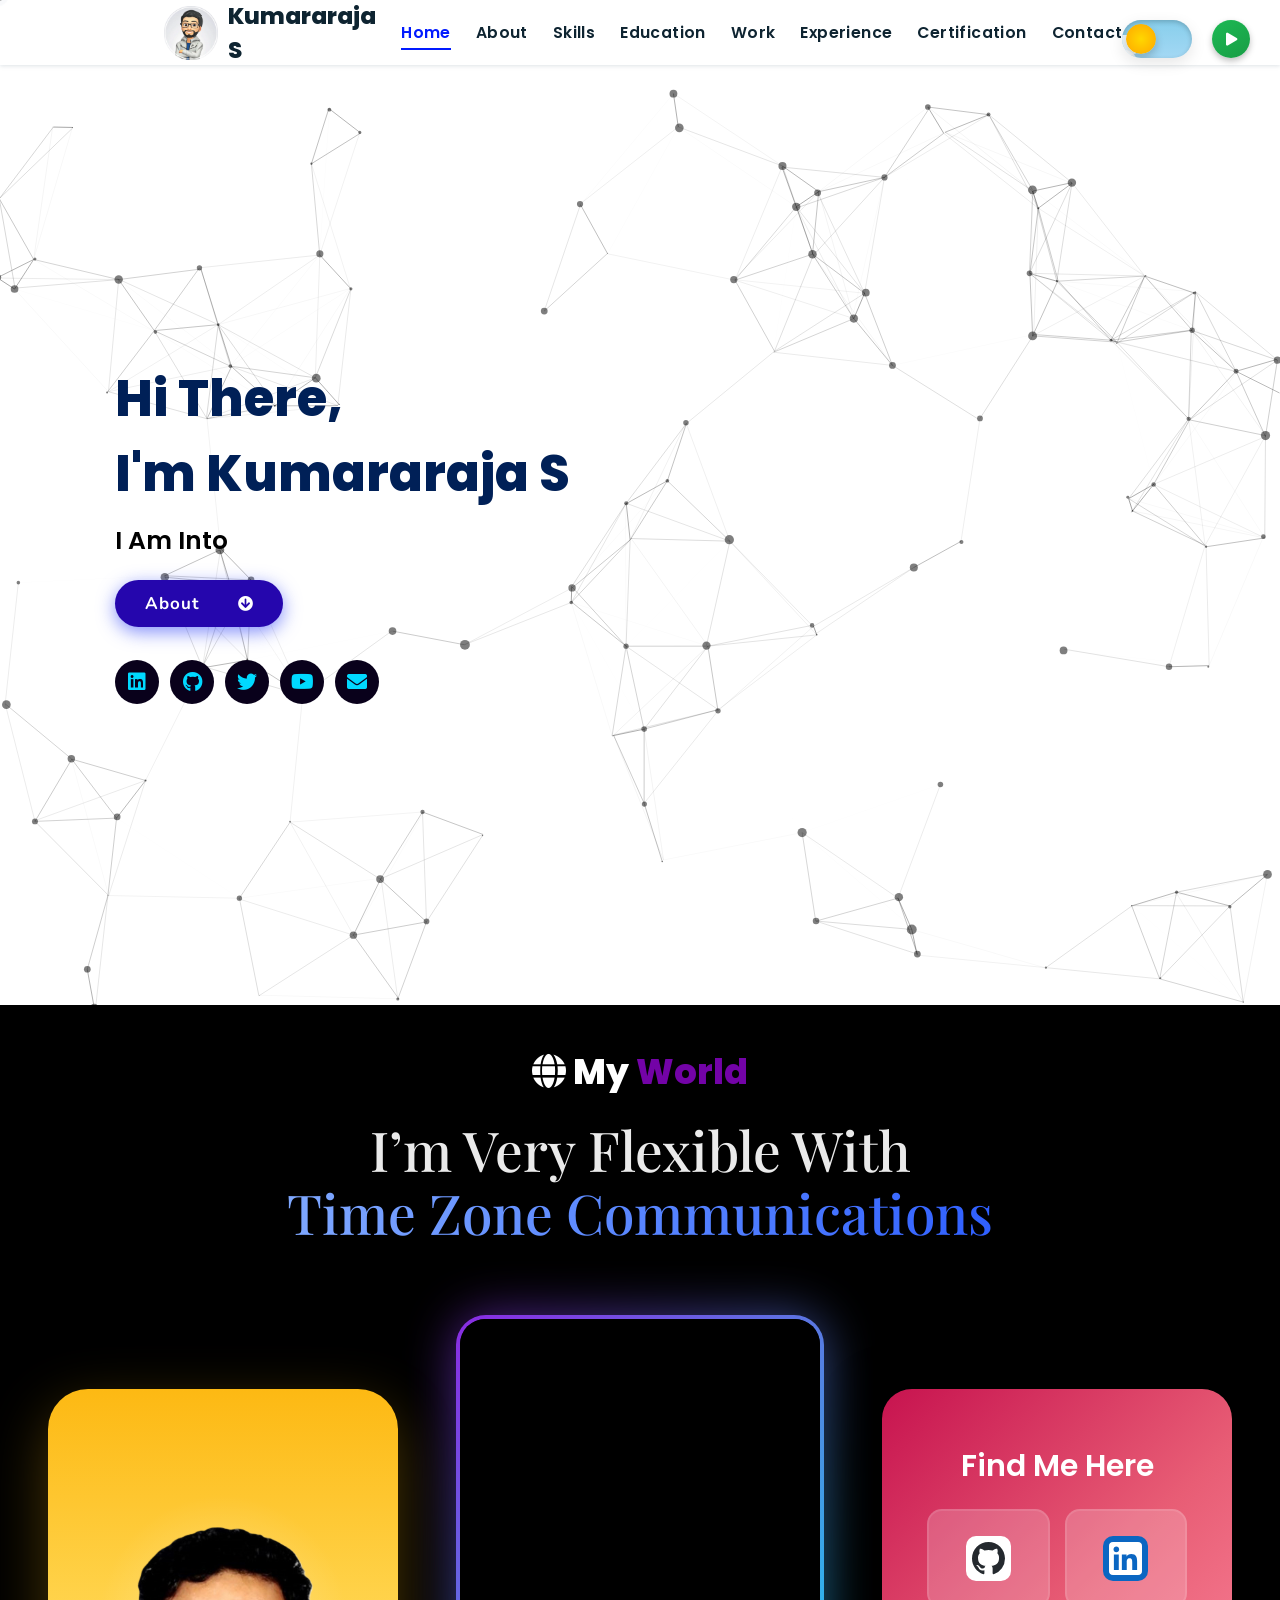
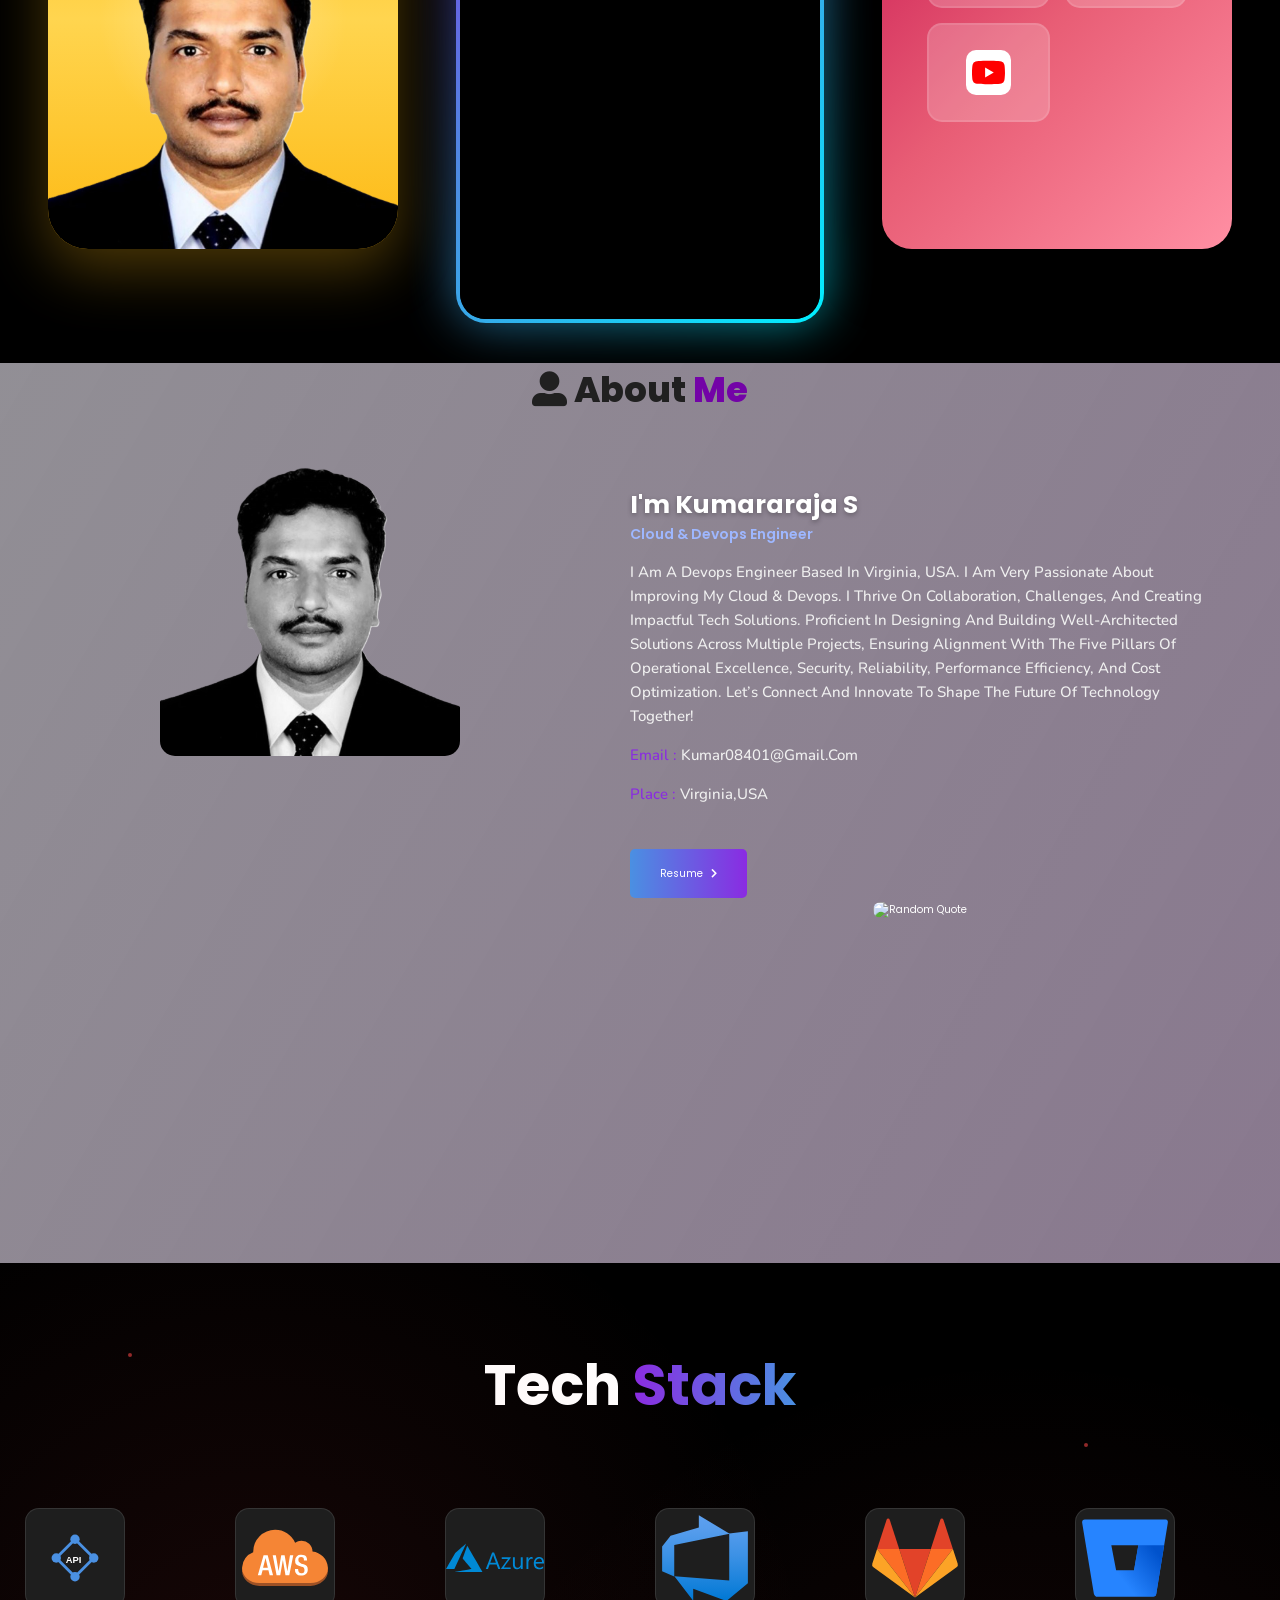
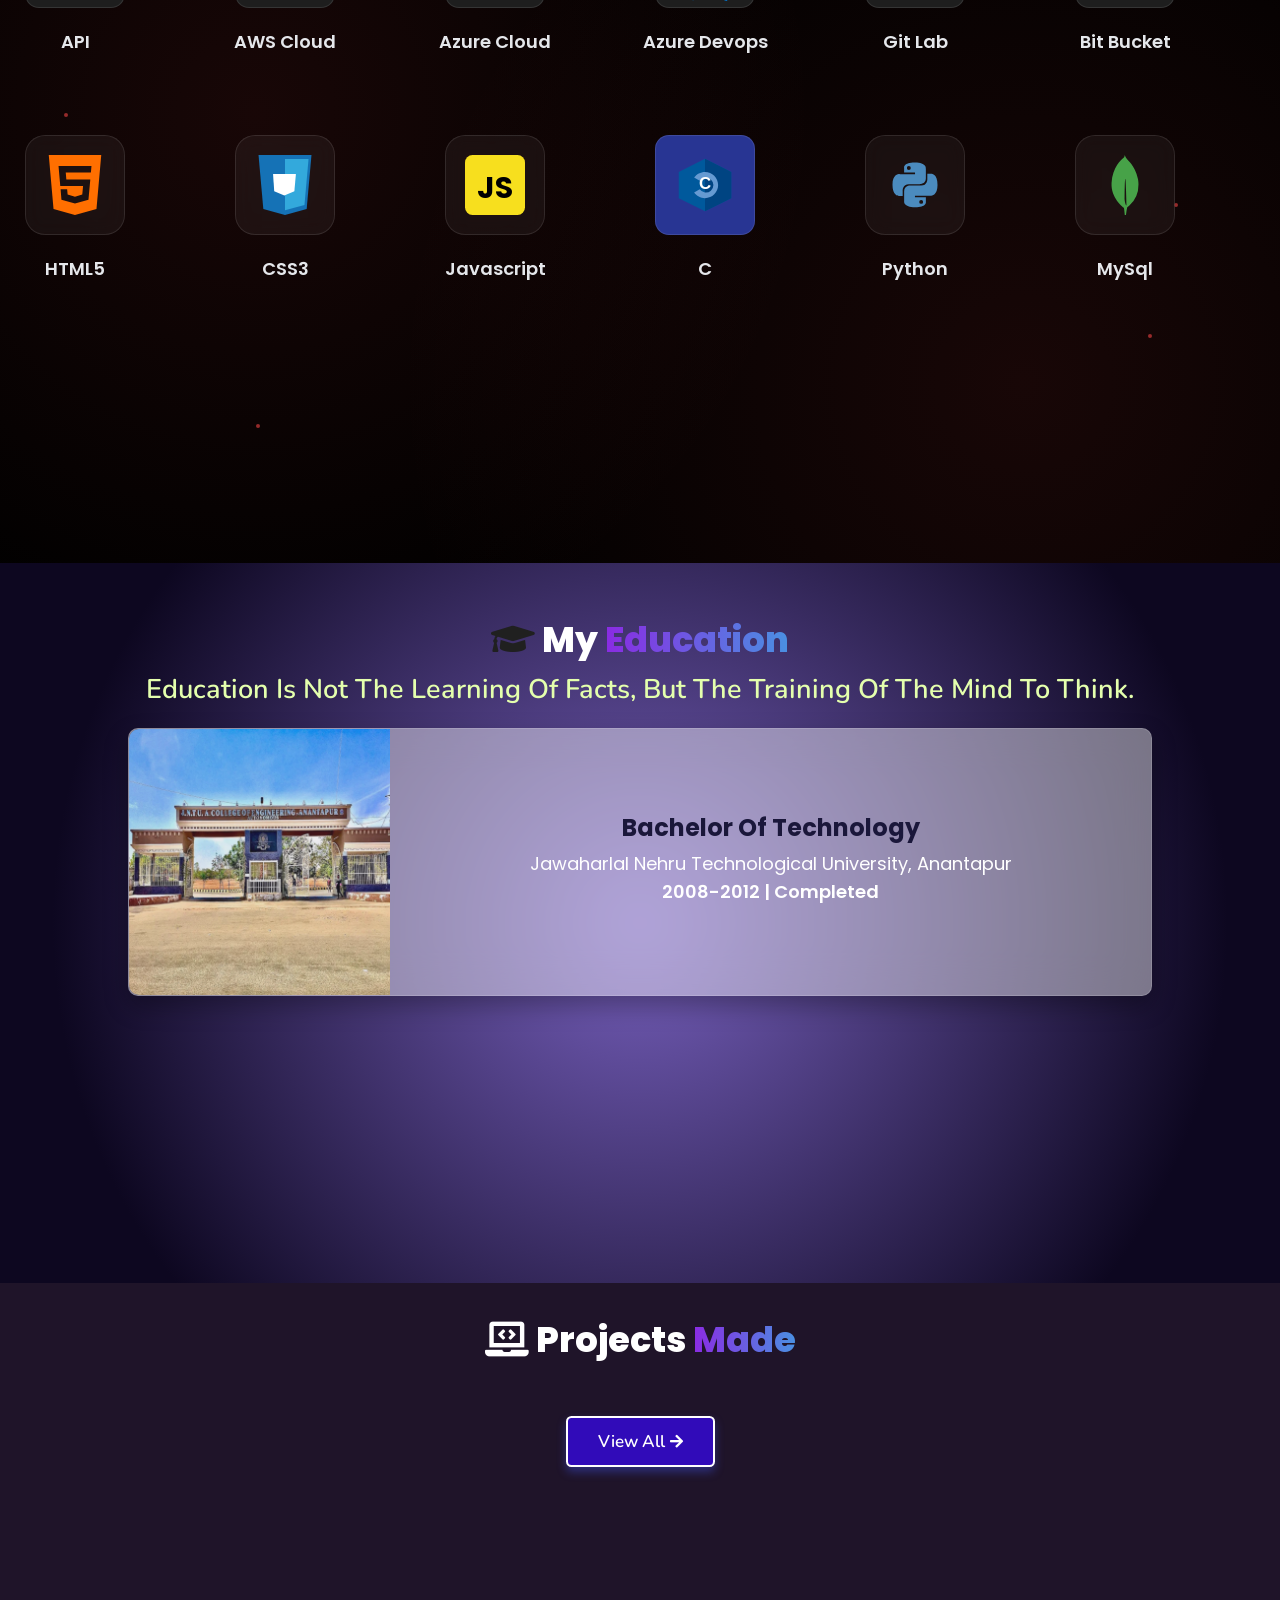
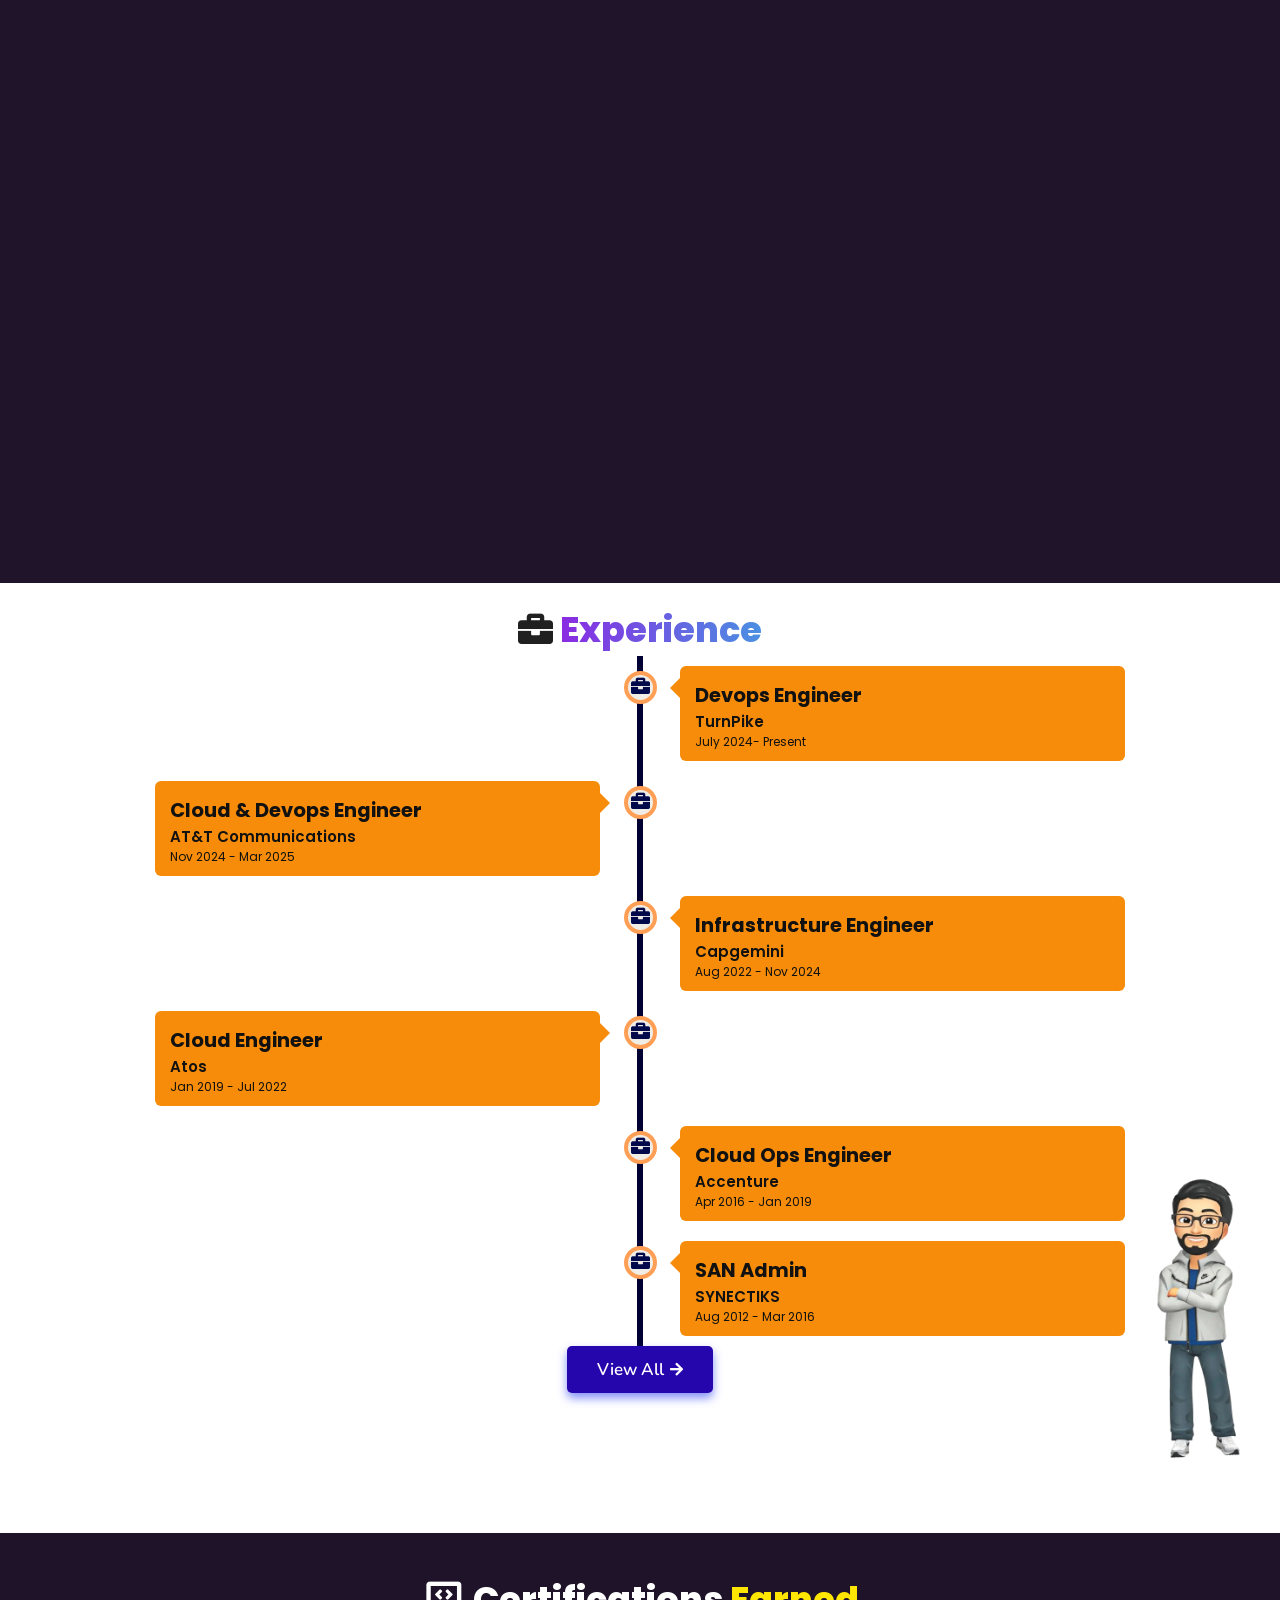
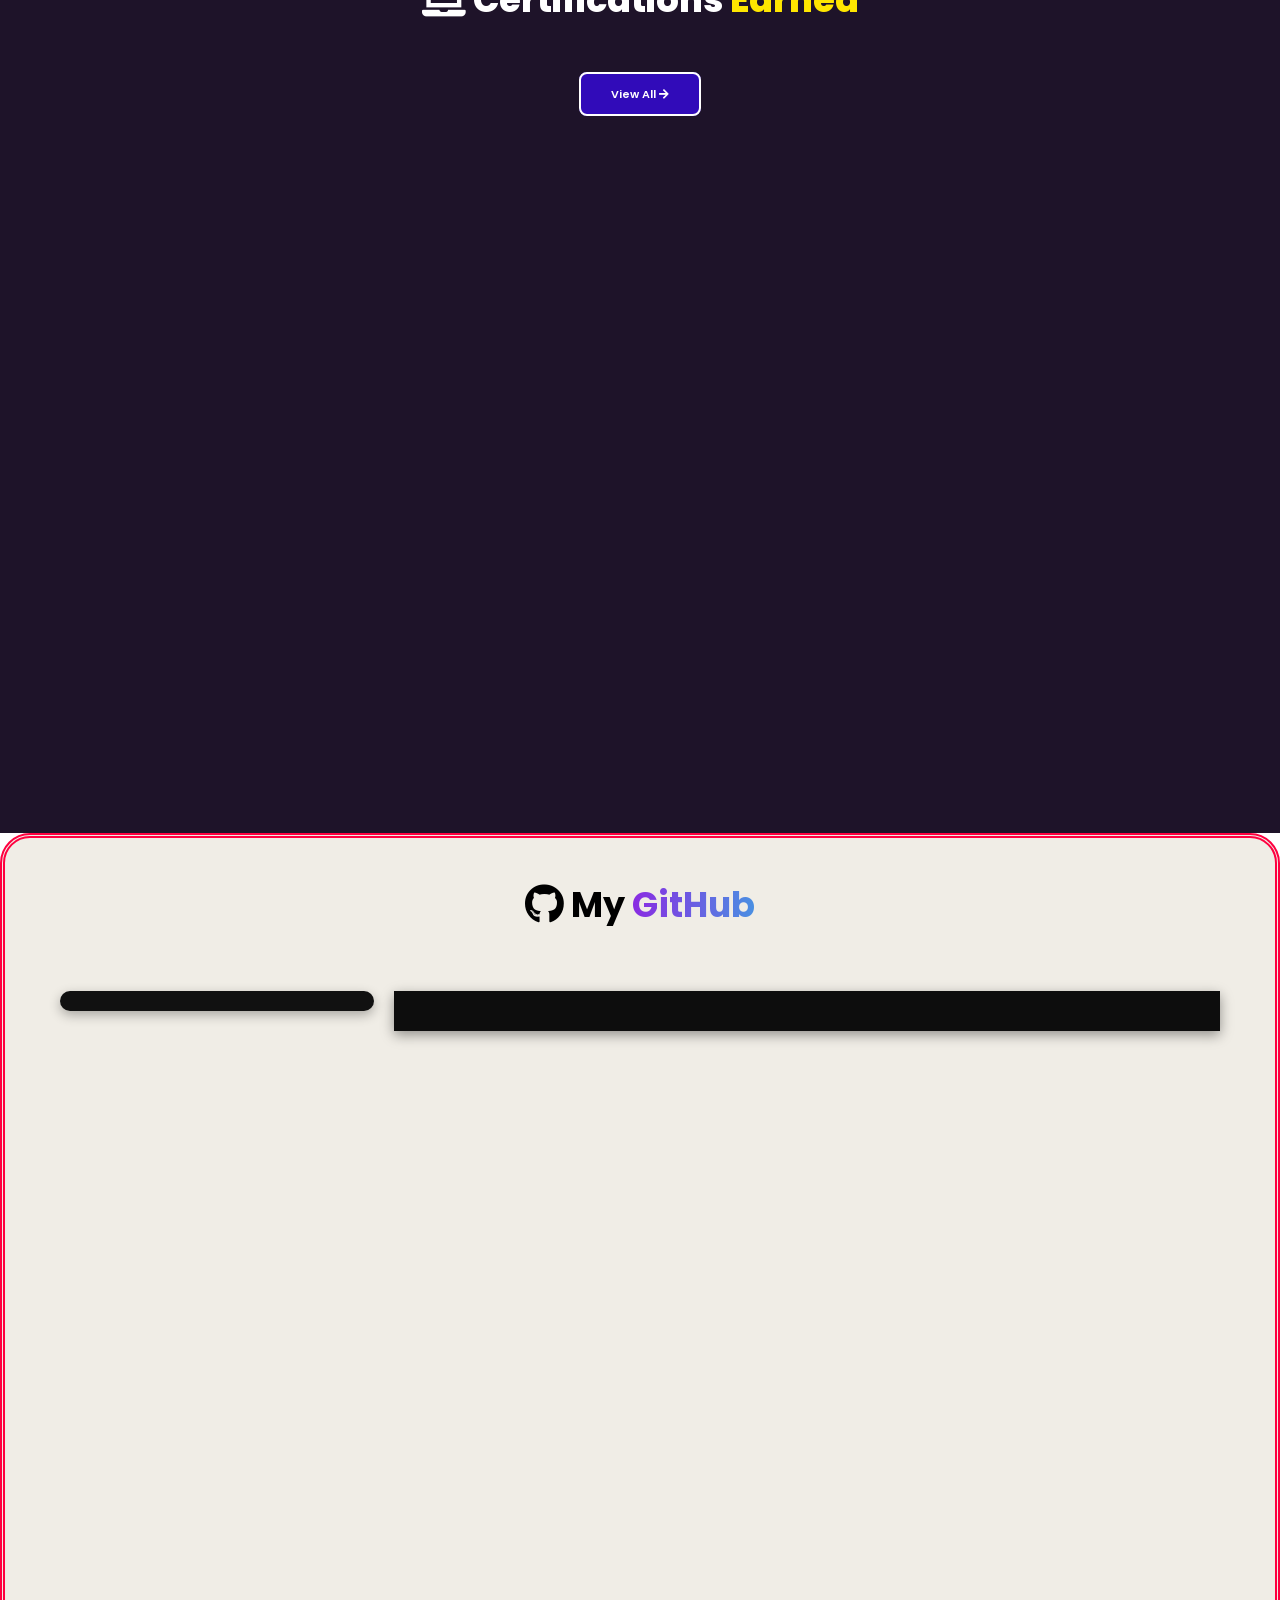
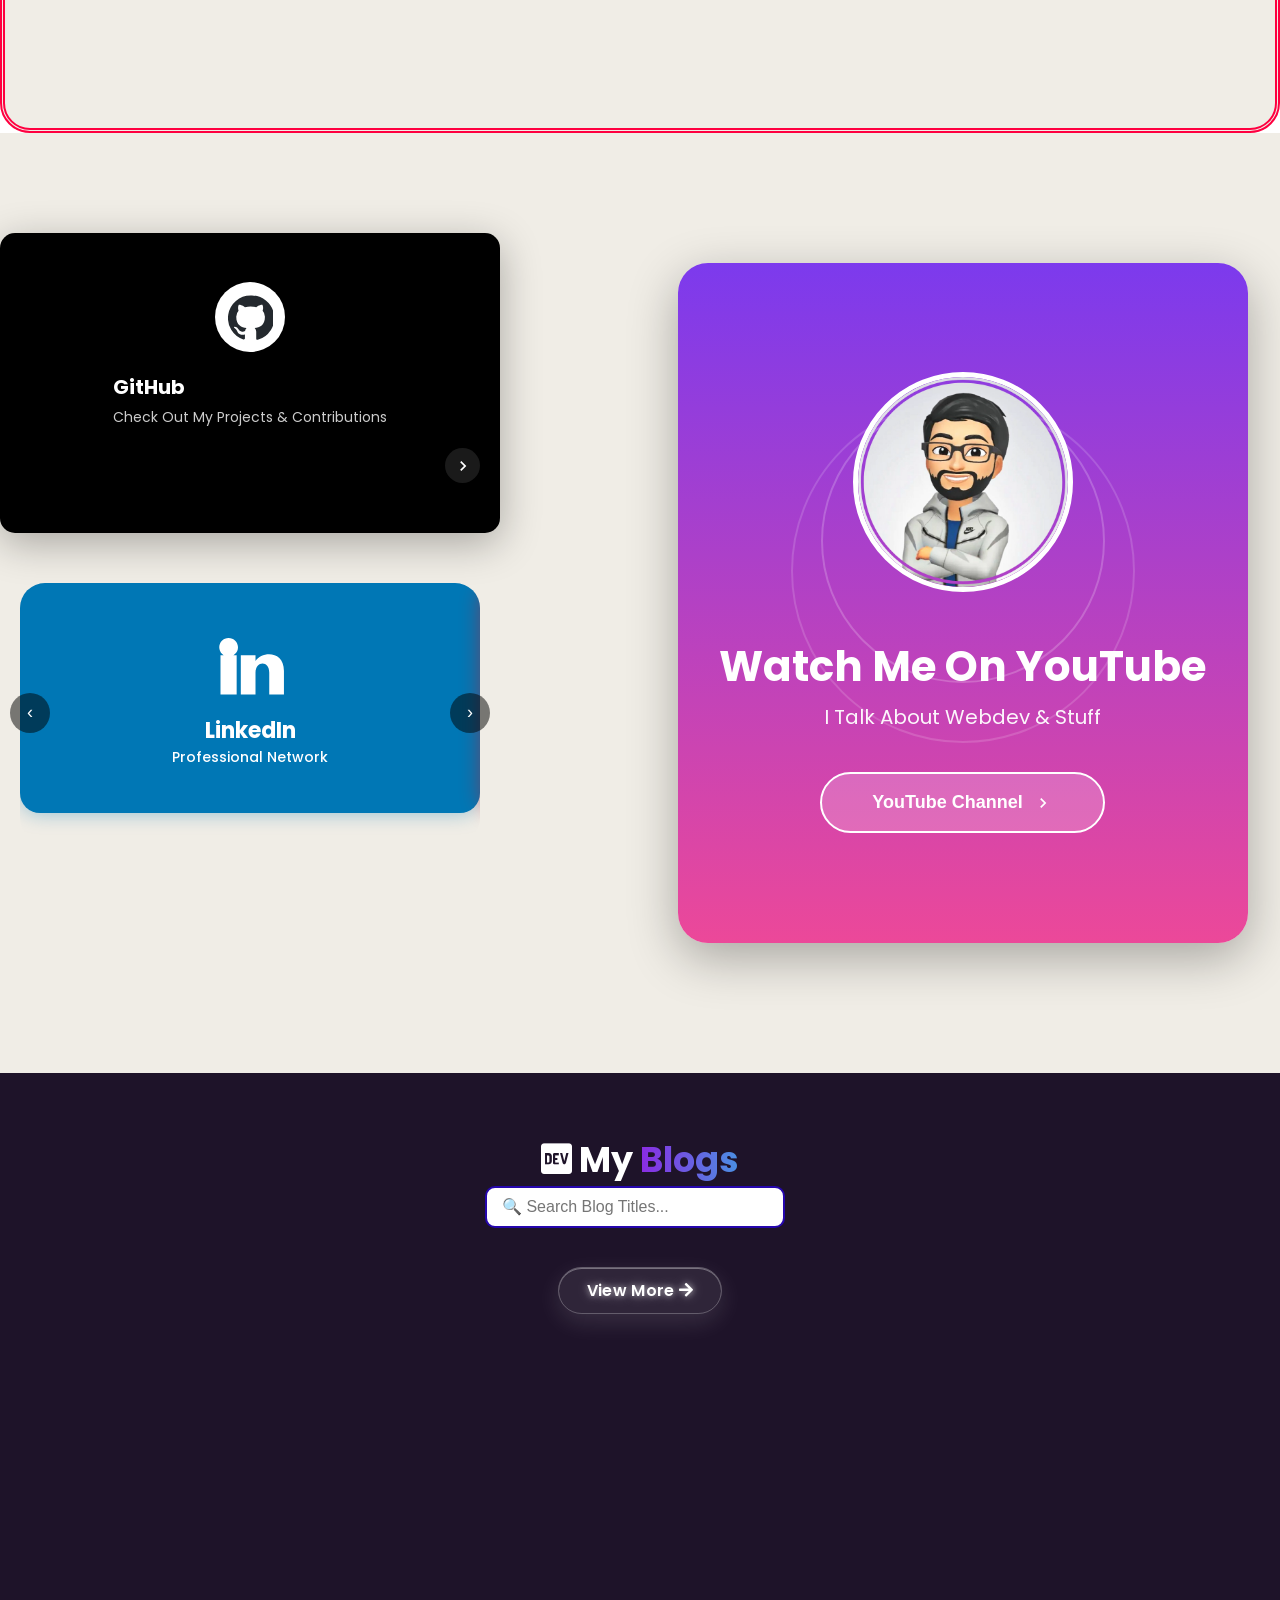
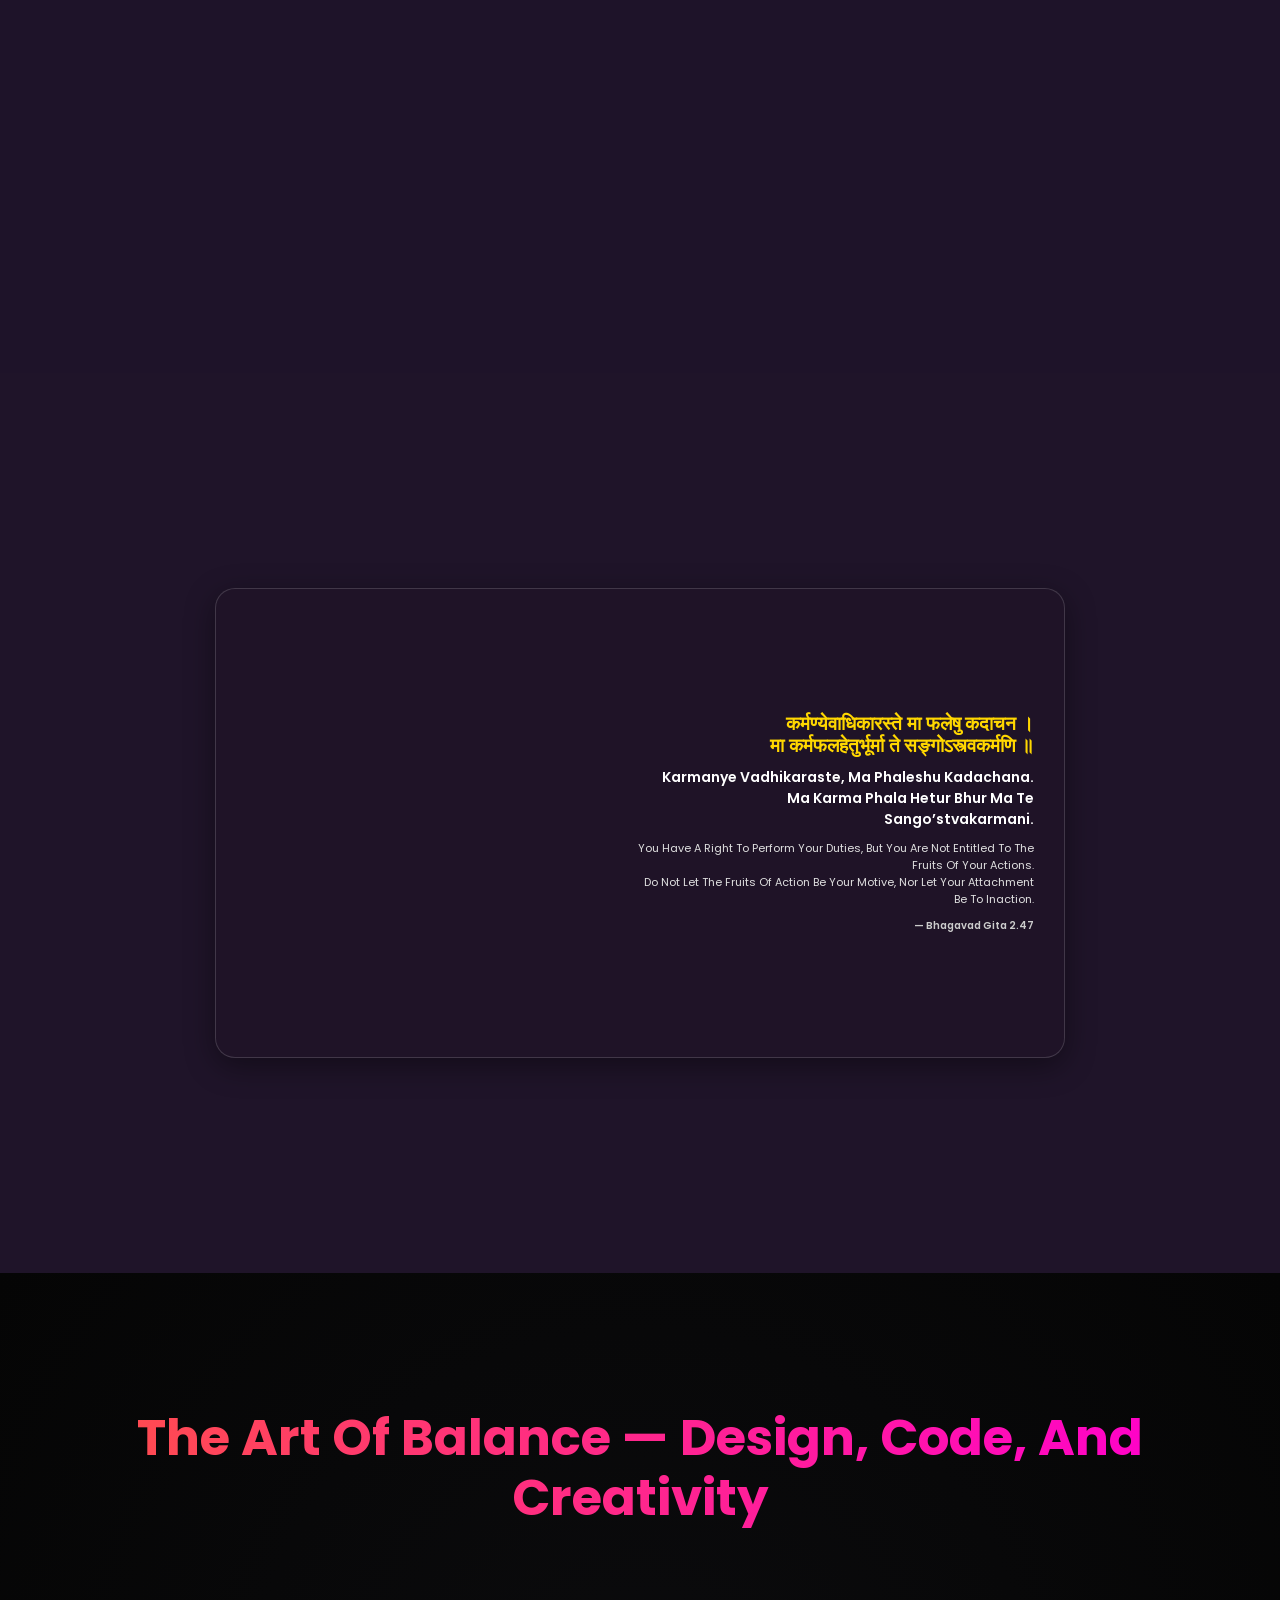
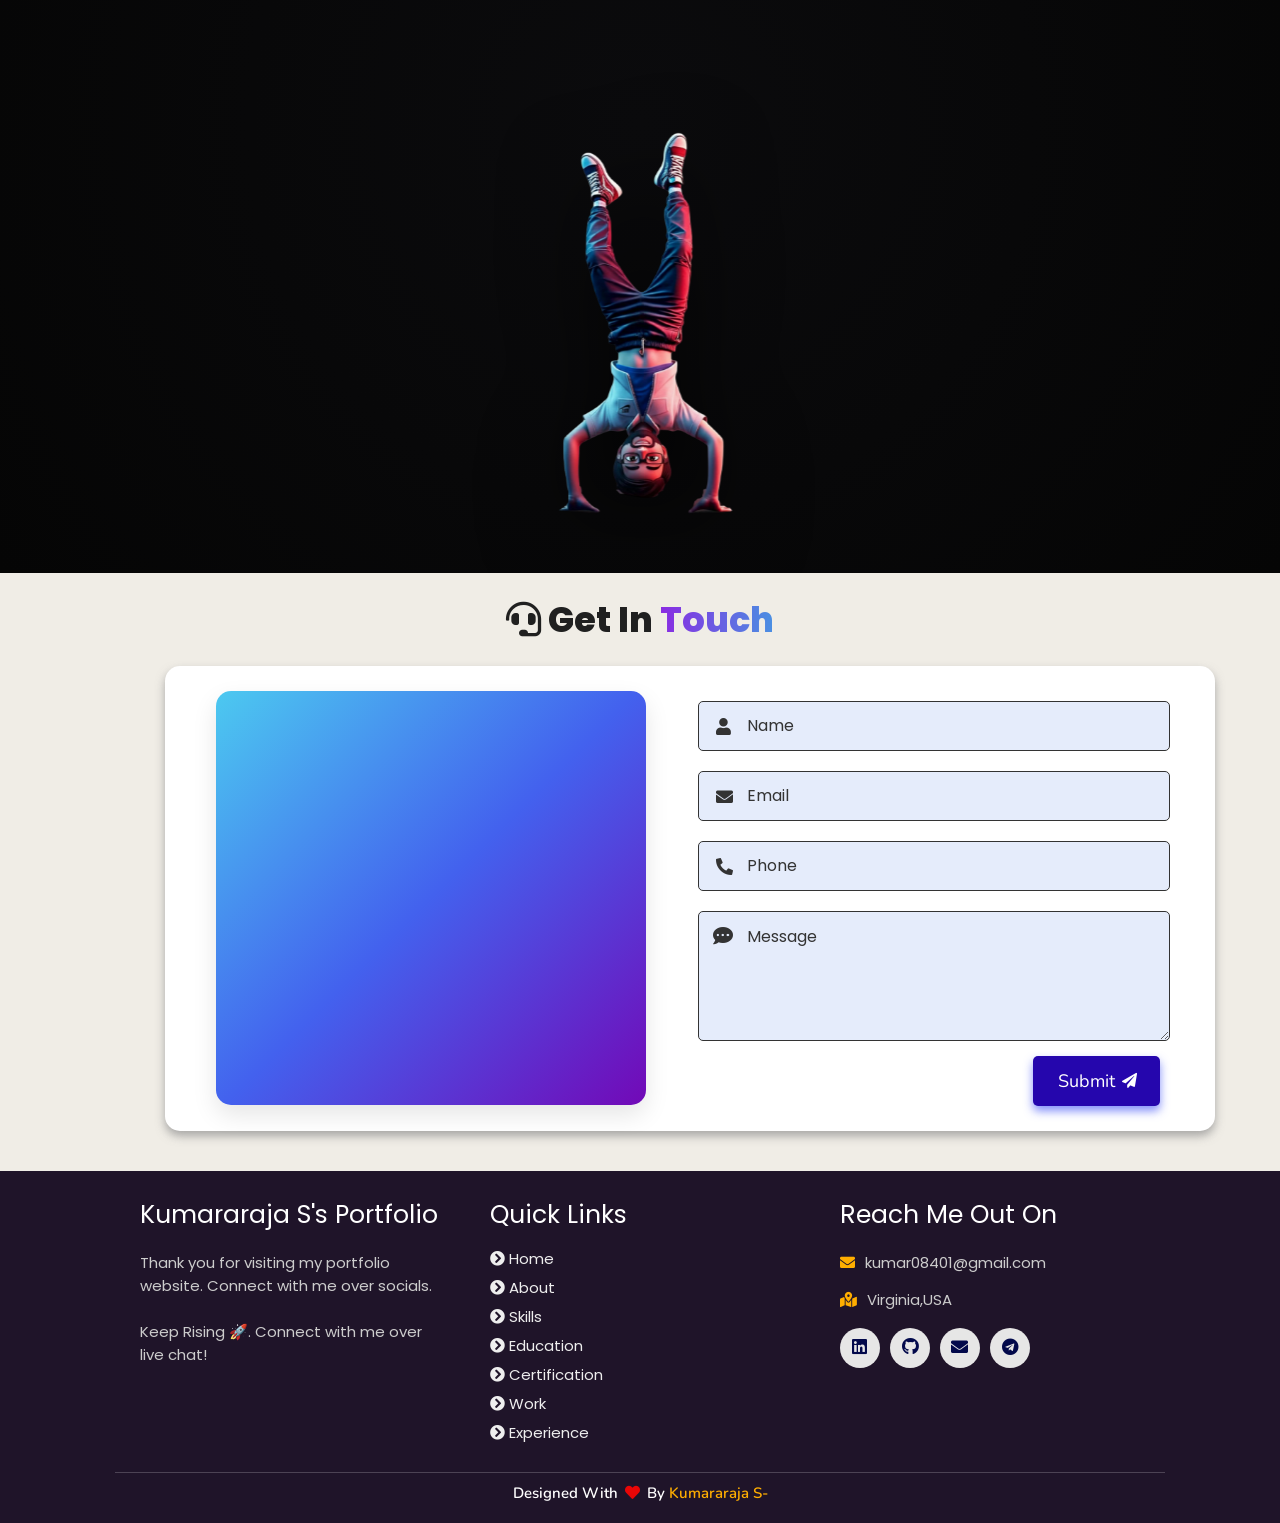
==== commit 656319b7: "test" ====
--- a/index.html
+++ b/index.html
@@ -928,14 +928,14 @@
               </a>
 
               <!-- ✅ Facebook -->
-              <a href="https://www.facebook.com/abhinash..520900" target="_blank" class="oksocial-card facebook">
+              <!-- <a href="https://www.facebook.com/abhinash..520900" target="_blank" class="oksocial-card facebook">
                 <svg class="oksocial-icon" viewBox="0 0 24 24" fill="currentColor">
                   <path
                     d="M22 12a10 10 0 1 0-11.6 9.9v-7h-2v-3h2v-2.3c0-2 1.2-3.2 3-3.2.9 0 1.8.07 2 .1v2.3h-1.3c-1 0-1.3.5-1.3 1.2V12h2.5l-.4 3h-2v7A10 10 0 0 0 22 12z" />
                 </svg>
                 <h3>Facebook</h3>
                 <p>Social Connection</p>
-              </a>
+              </a> -->
             </div>
           </div>
         </div>
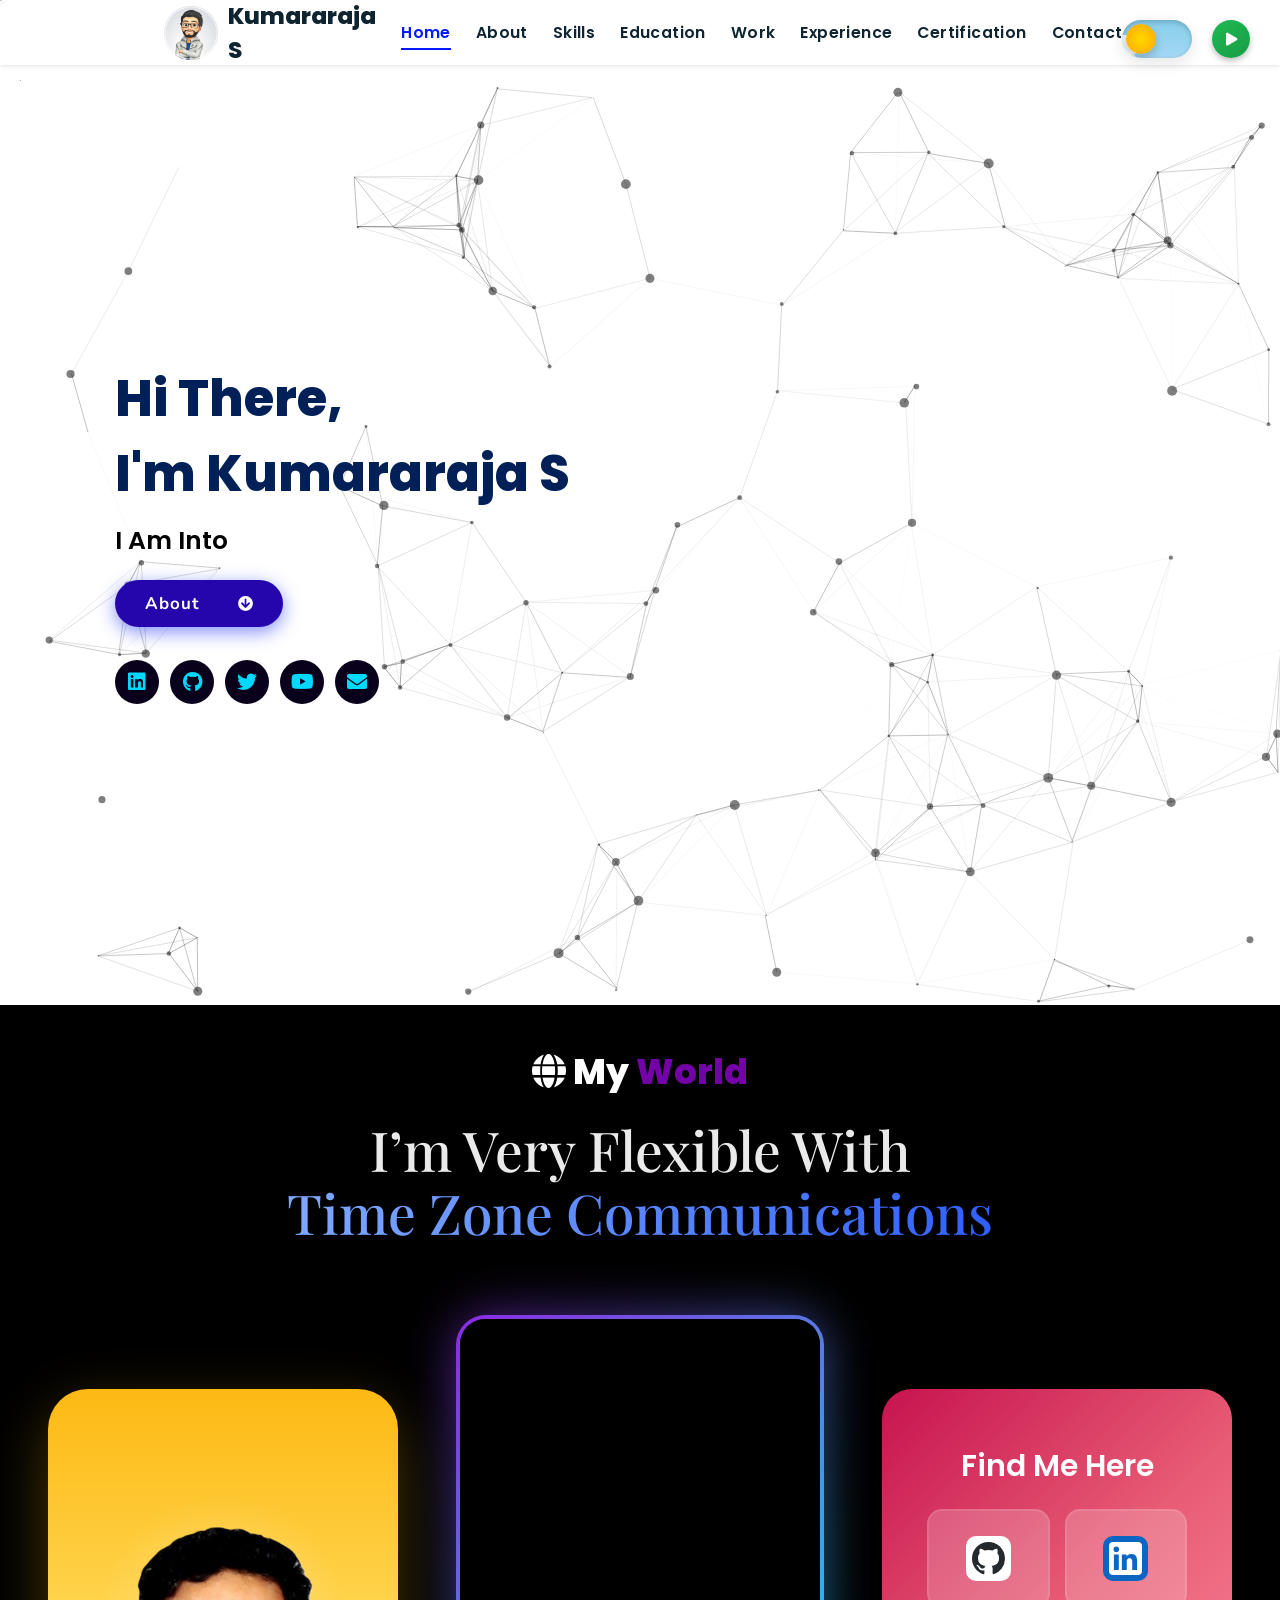
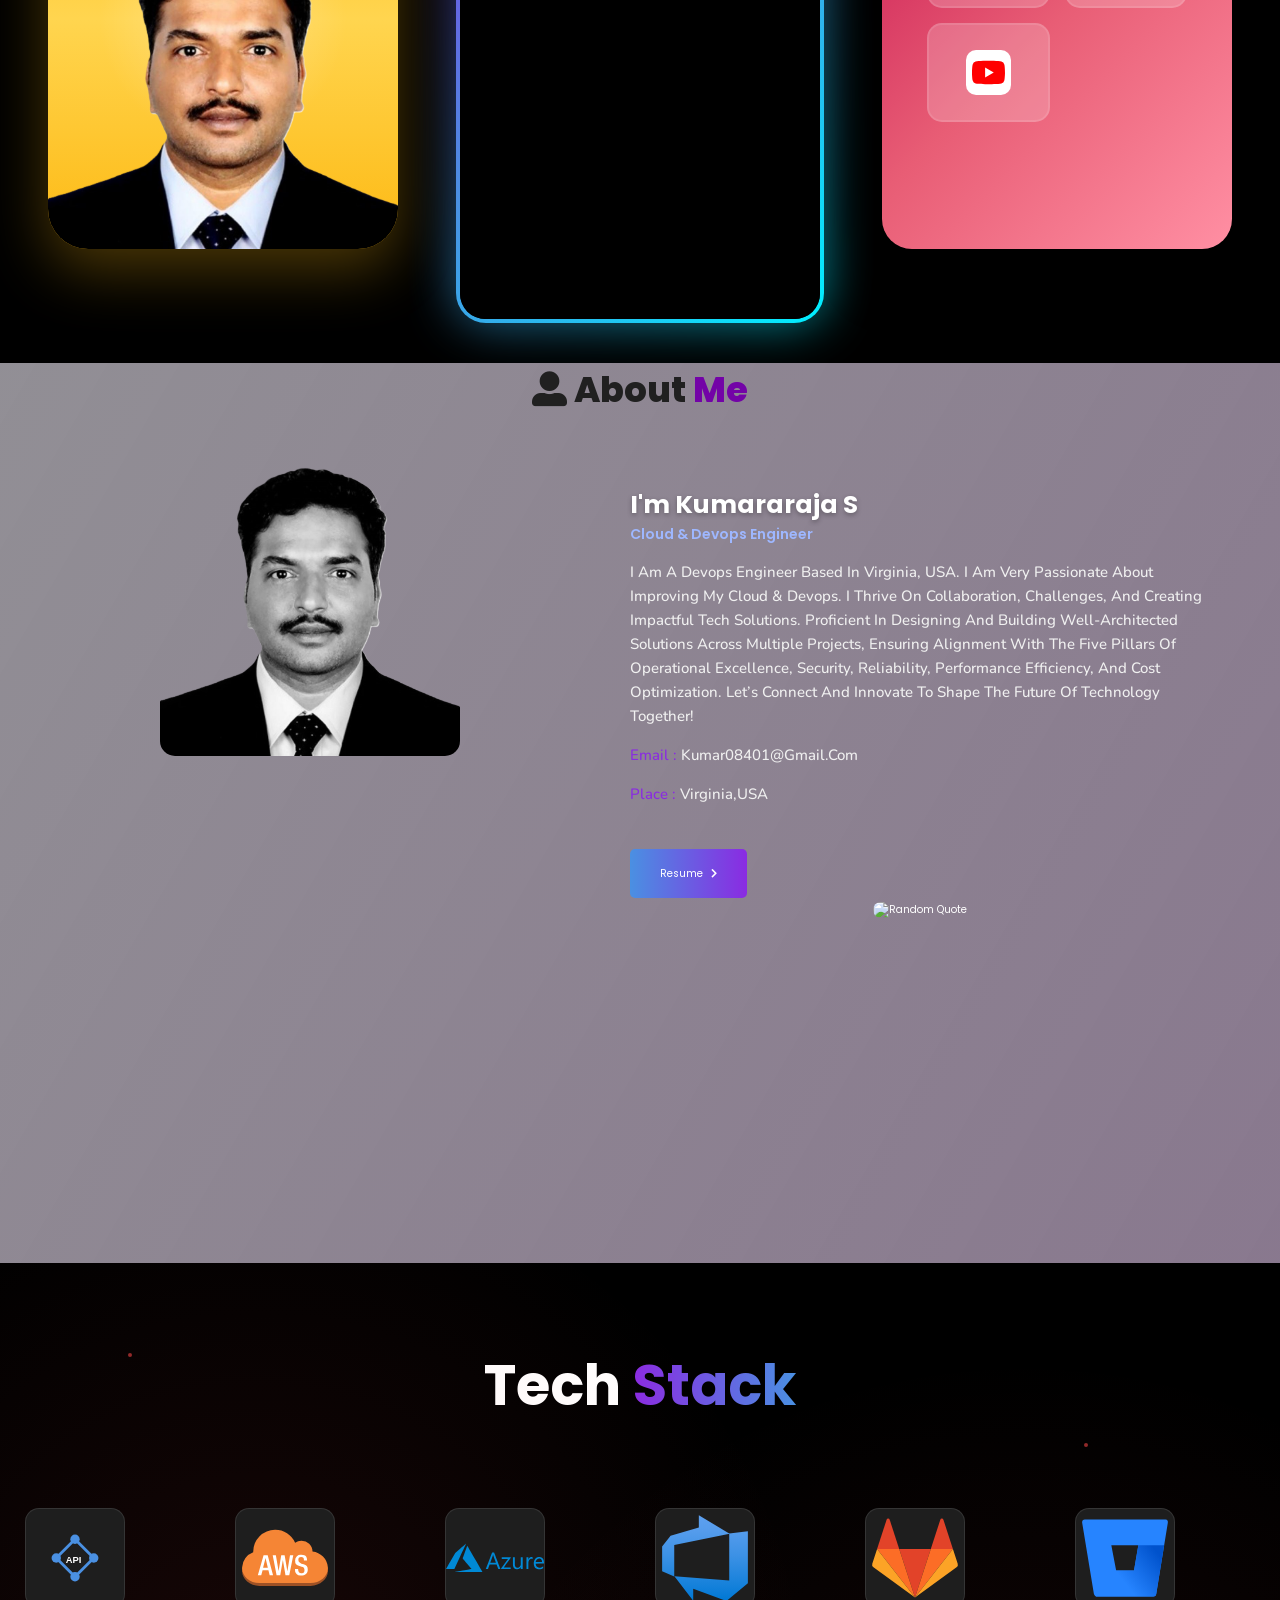
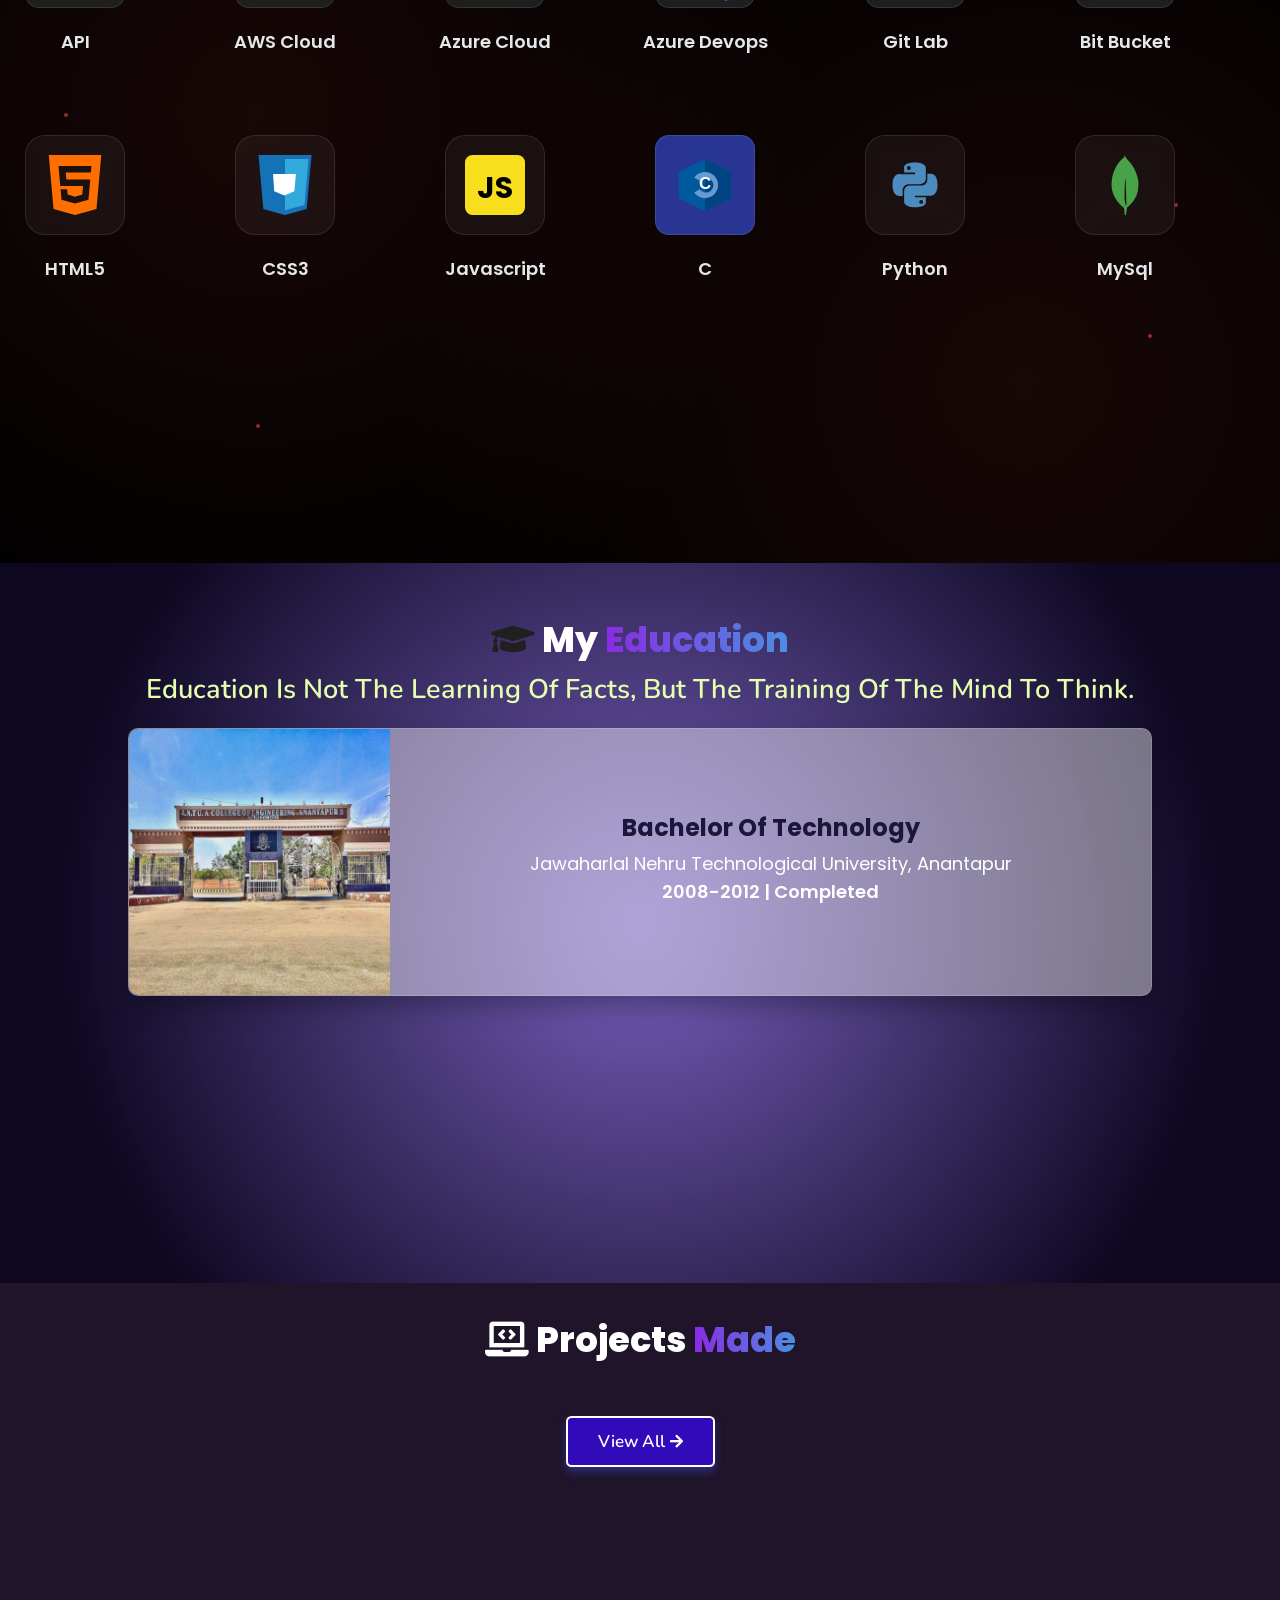
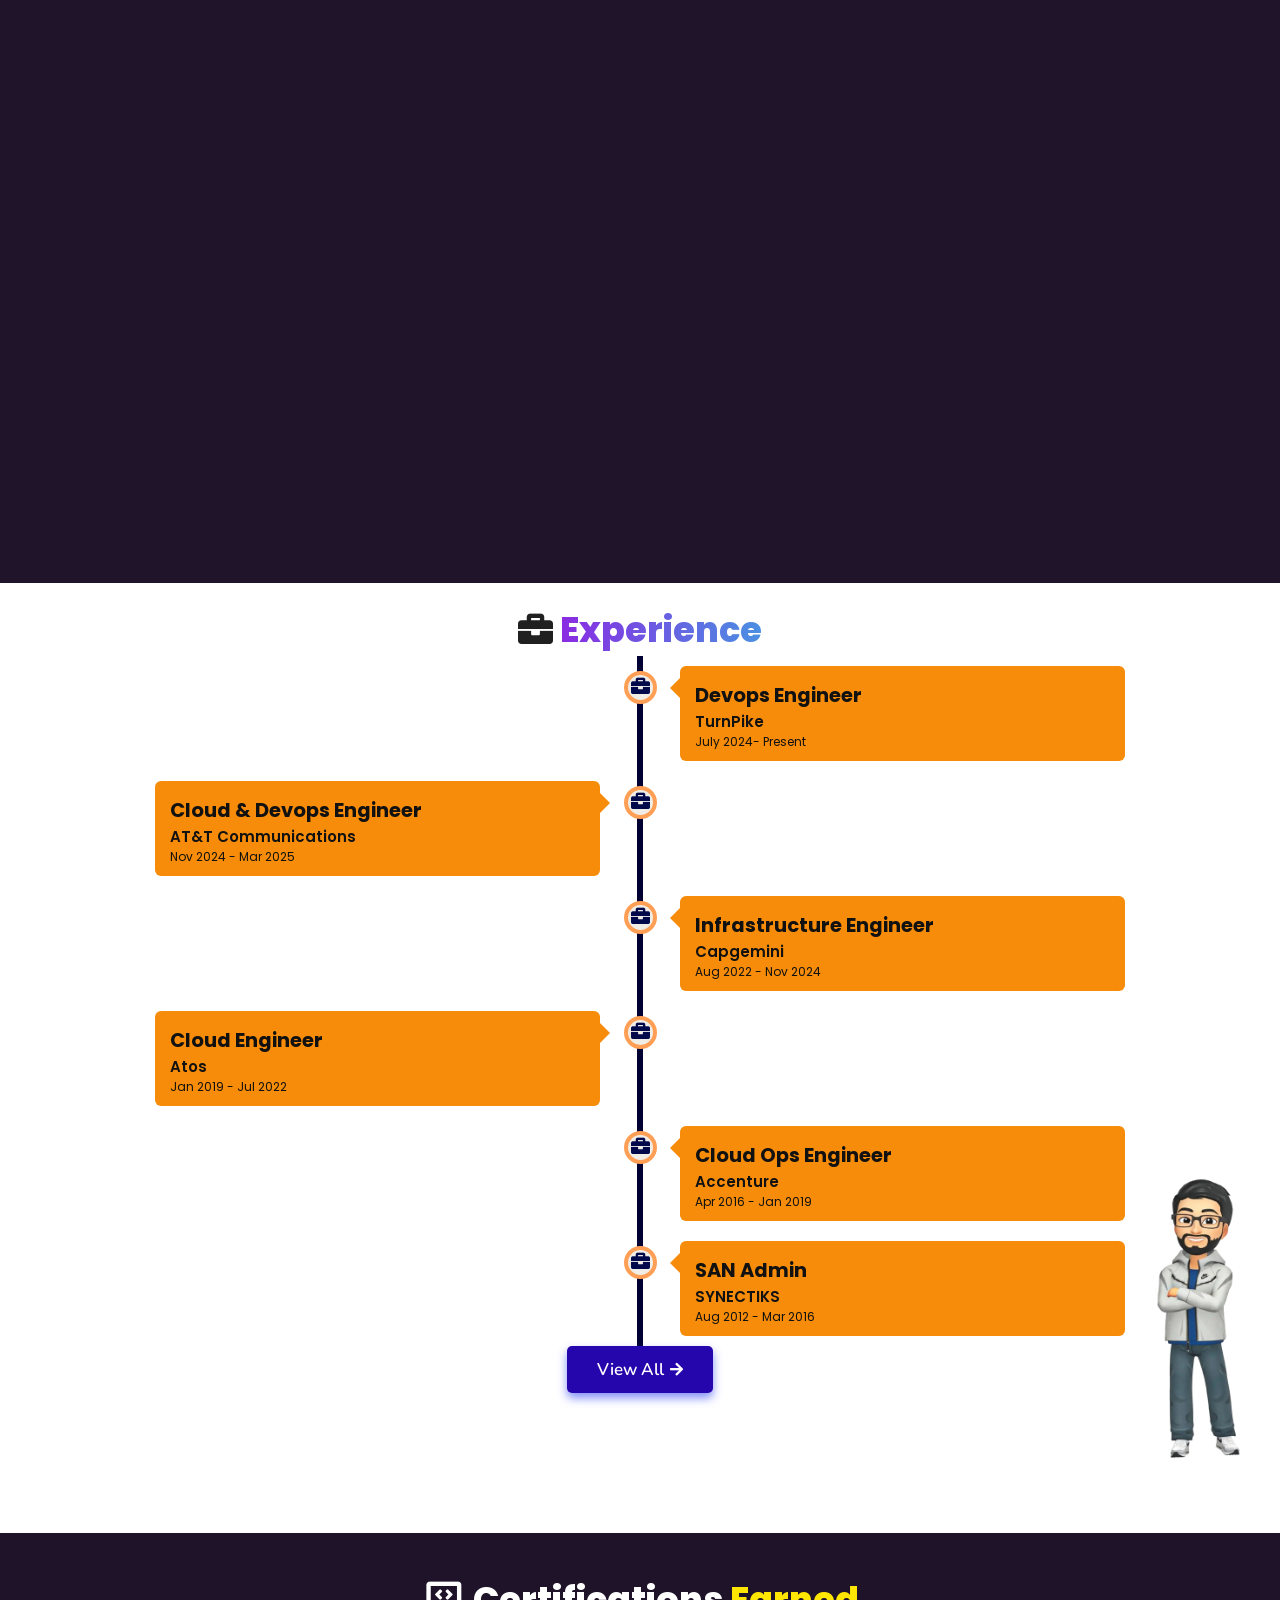
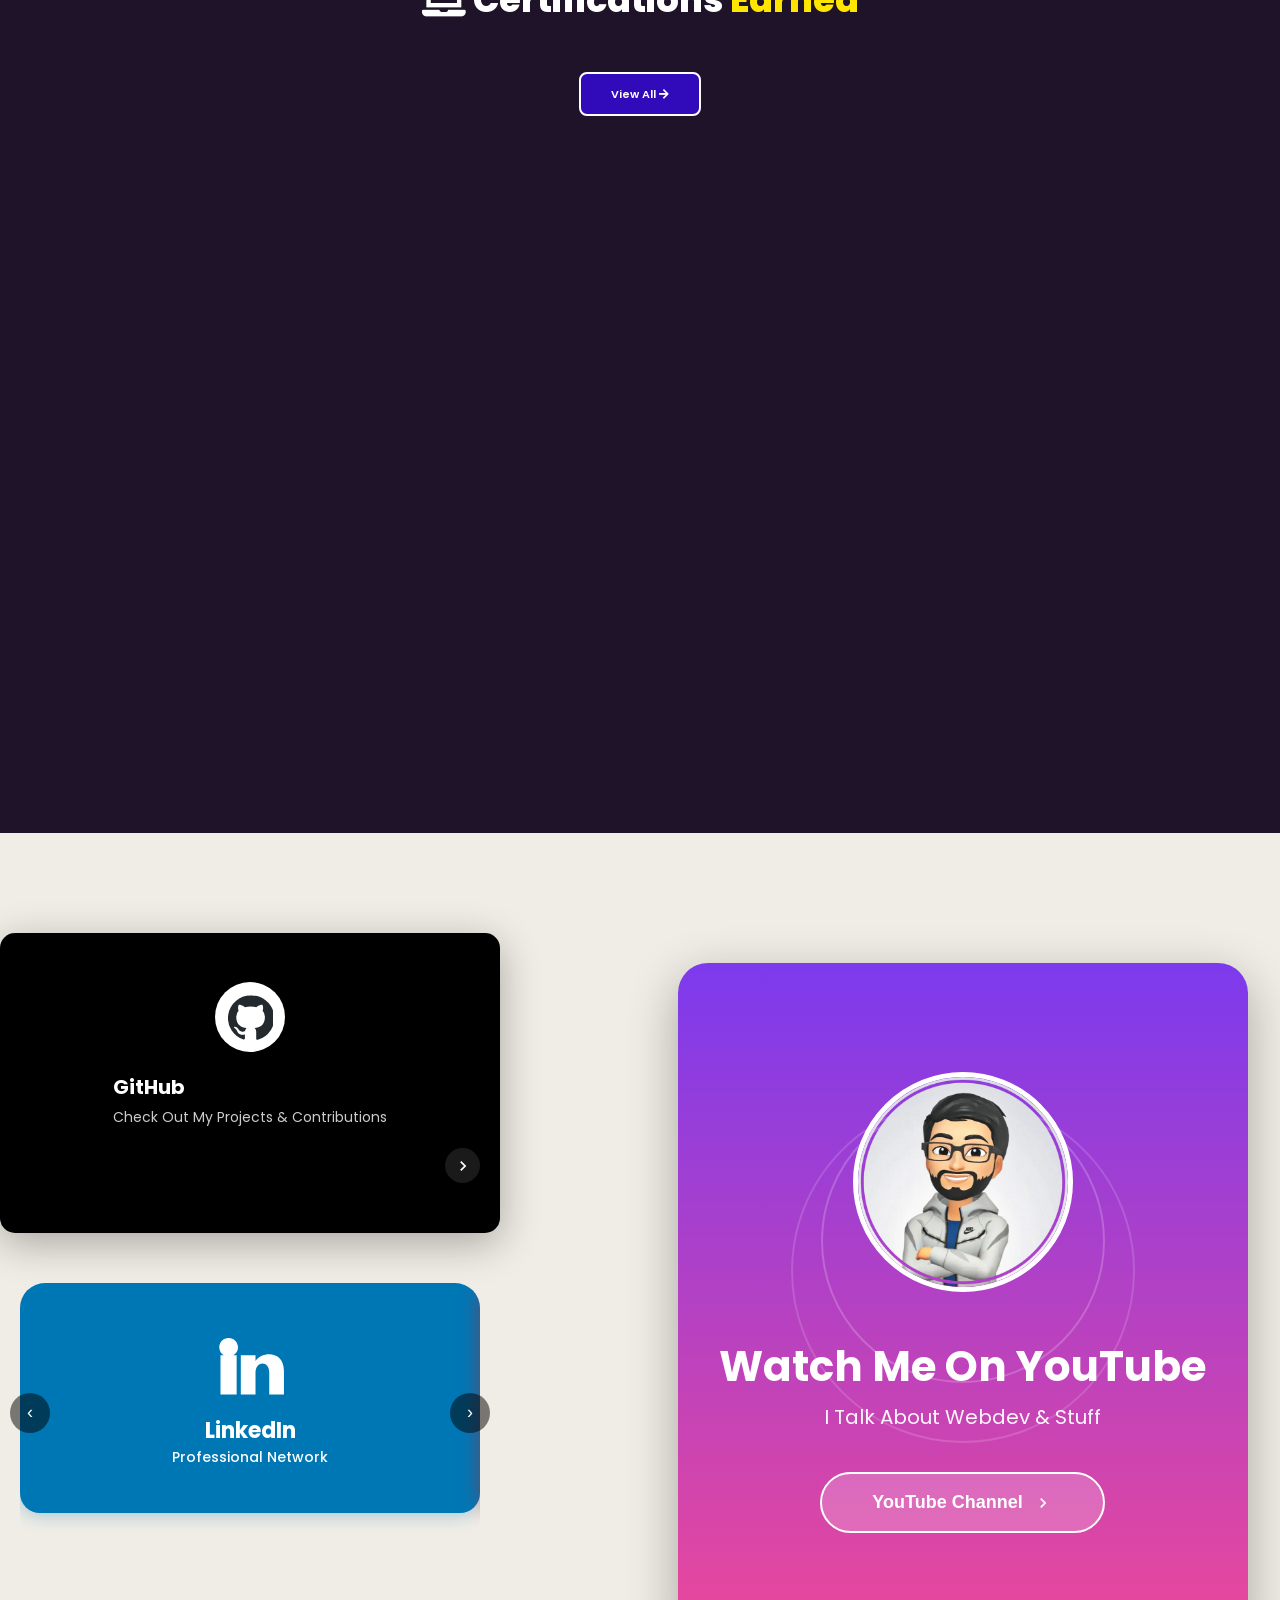
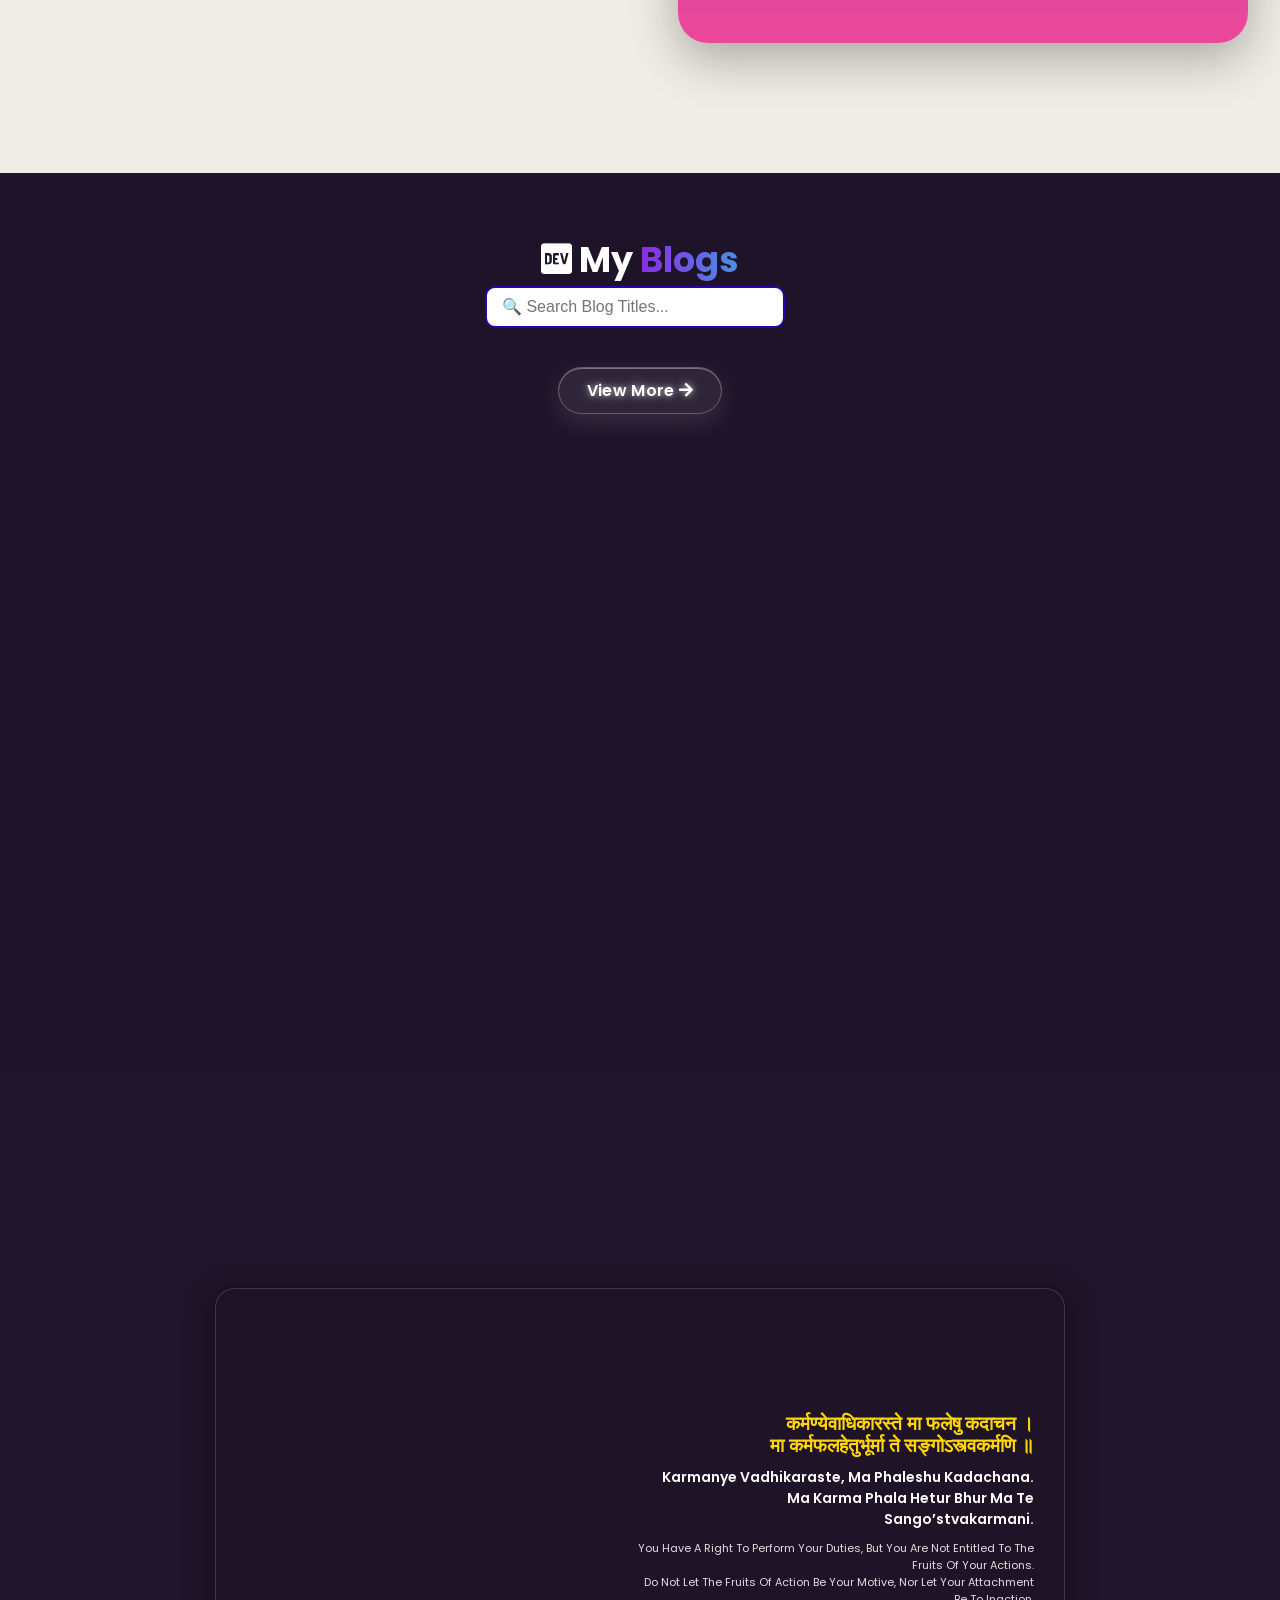
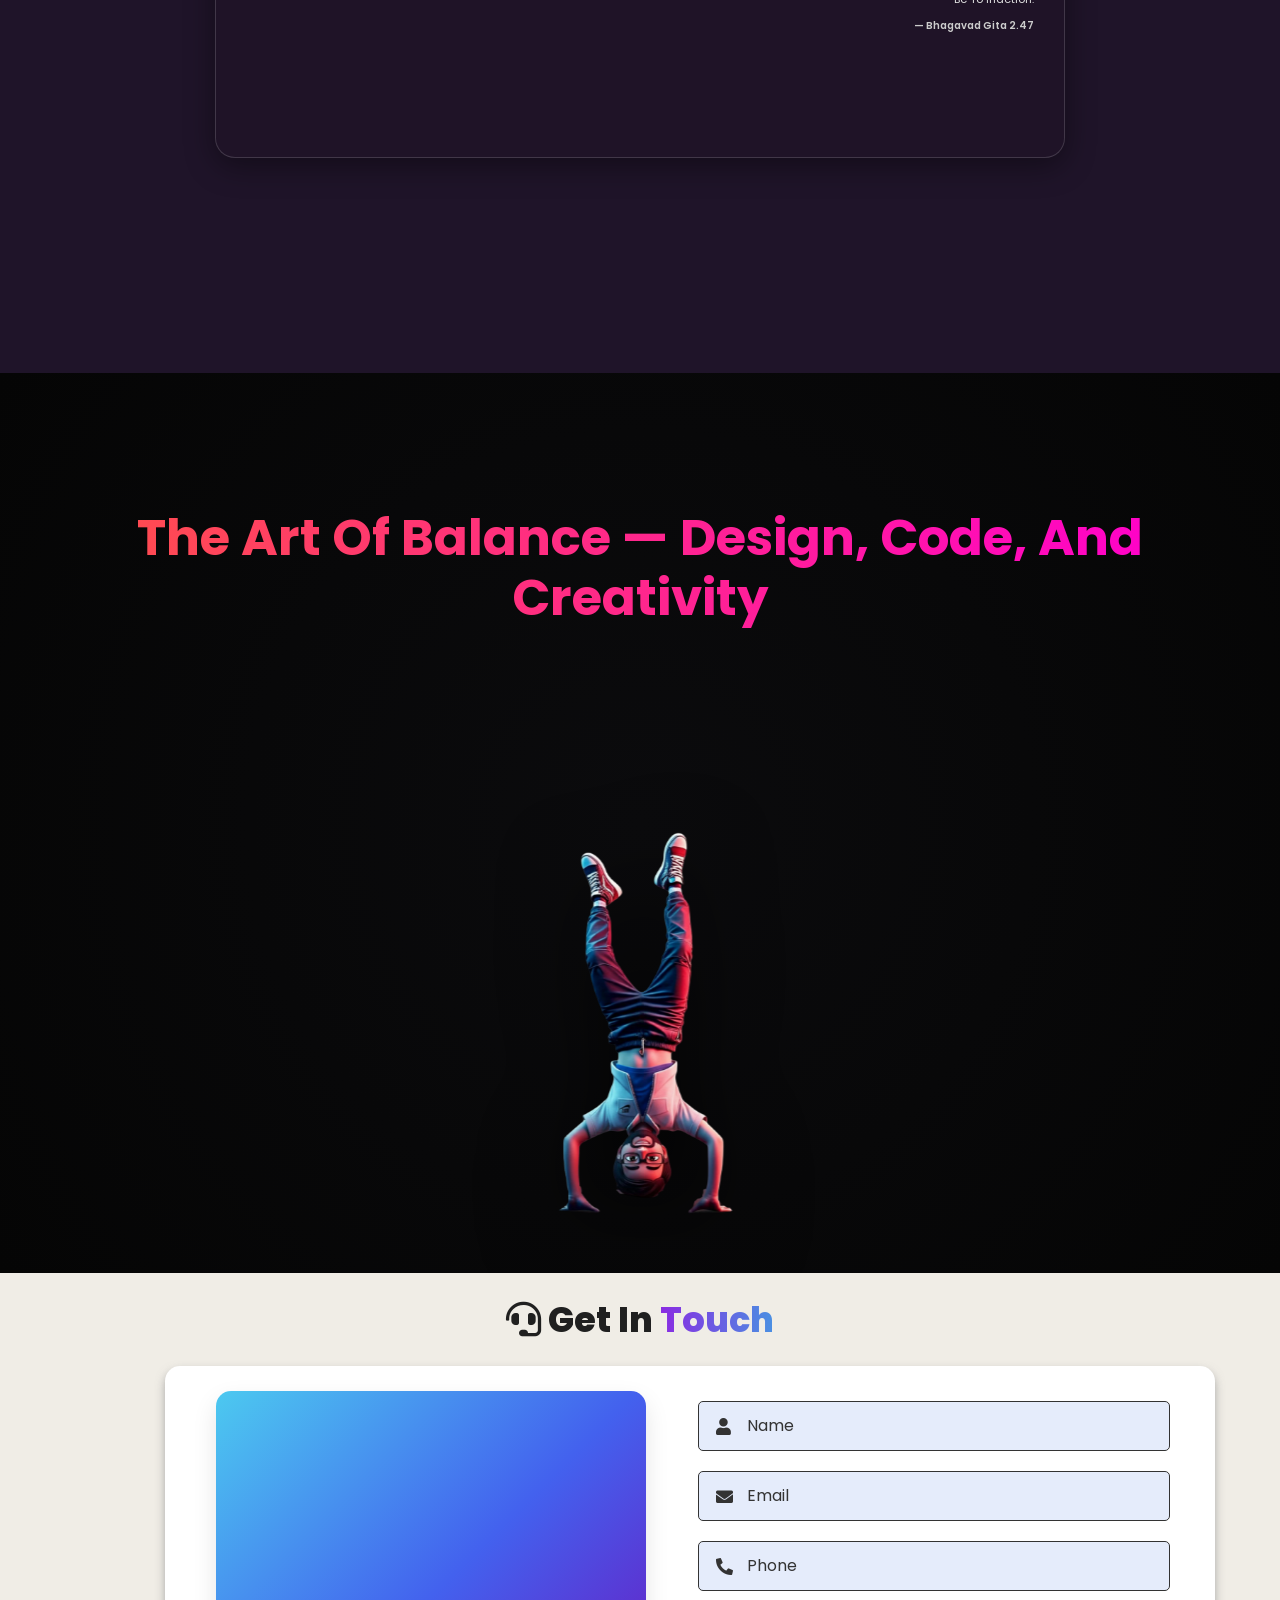
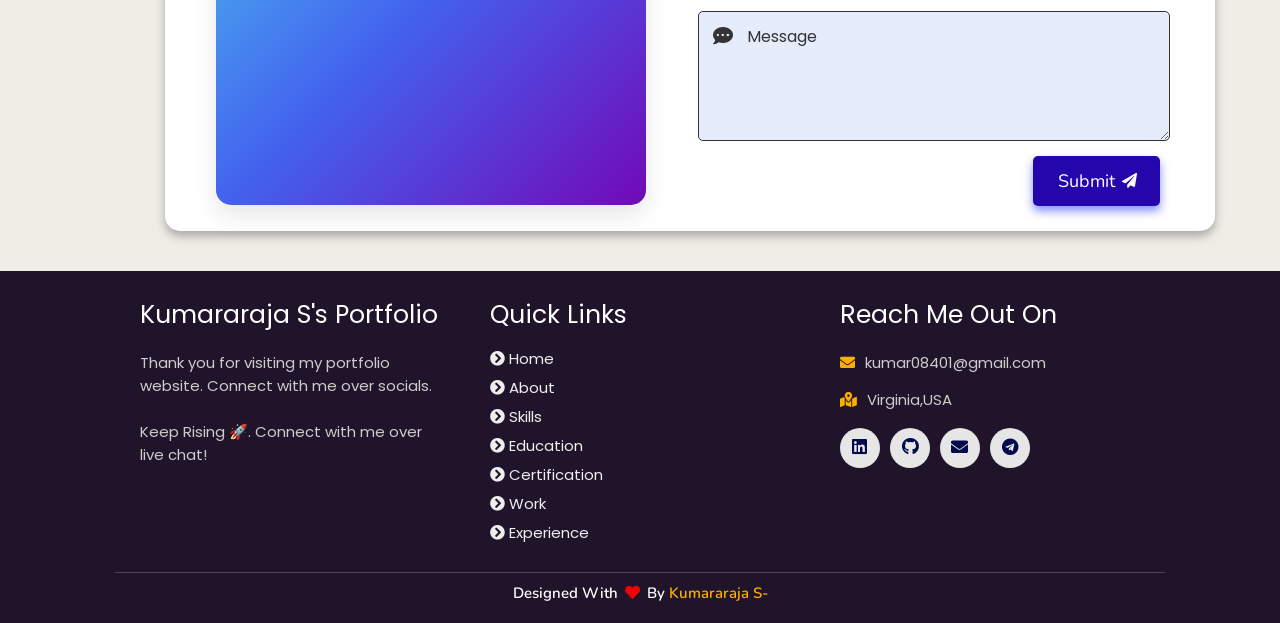
==== commit a7196e49: "comming my github infor" ====
--- a/index.html
+++ b/index.html
@@ -819,35 +819,35 @@
   </section>
   <!-- certification section ends -->
   <!-- GitHub Projects Section -->
-  <section id="github" class="github-section">
+  <!-- <section id="github" class="github-section">
     <h2 class="github-title">
       <i class="fab fa-github"></i>
       <span class="first">My</span> <span class="second">GitHub</span>
     </h2>
 
 
-    <div class="github-container">
+    <div class="github-container"> -->
 
       <!-- LEFT COLUMN (Profile + Repos) -->
-      <div class="left-column">
+      <!-- <div class="left-column"> -->
         <!-- Profile Card -->
-        <div id="profile" class="profile-card">
+        <!-- <div id="profile" class="profile-card"> -->
           <!-- JS will inject profile info -->
-        </div>
+        <!-- </div> -->
 
         <!-- Repositories -->
-        <div id="repos" class="repo-container">
+        <!-- <div id="repos" class="repo-container"> -->
           <!-- JS will inject repo cards -->
-        </div>
-      </div>
+        <!-- </div>
+      </div> -->
 
       <!-- RIGHT COLUMN (README) -->
-      <div class="readme-card" id="readme">
+      <!-- <div class="readme-card" id="readme"> -->
         <!-- JS will inject README.md -->
-      </div>
-
-    </div>
-  </section>
+      <!-- </div>
+
+    </div>
+  </section> -->
   <!-- github section end -->
 
   <!-- nice card Section start check properly  card -->
